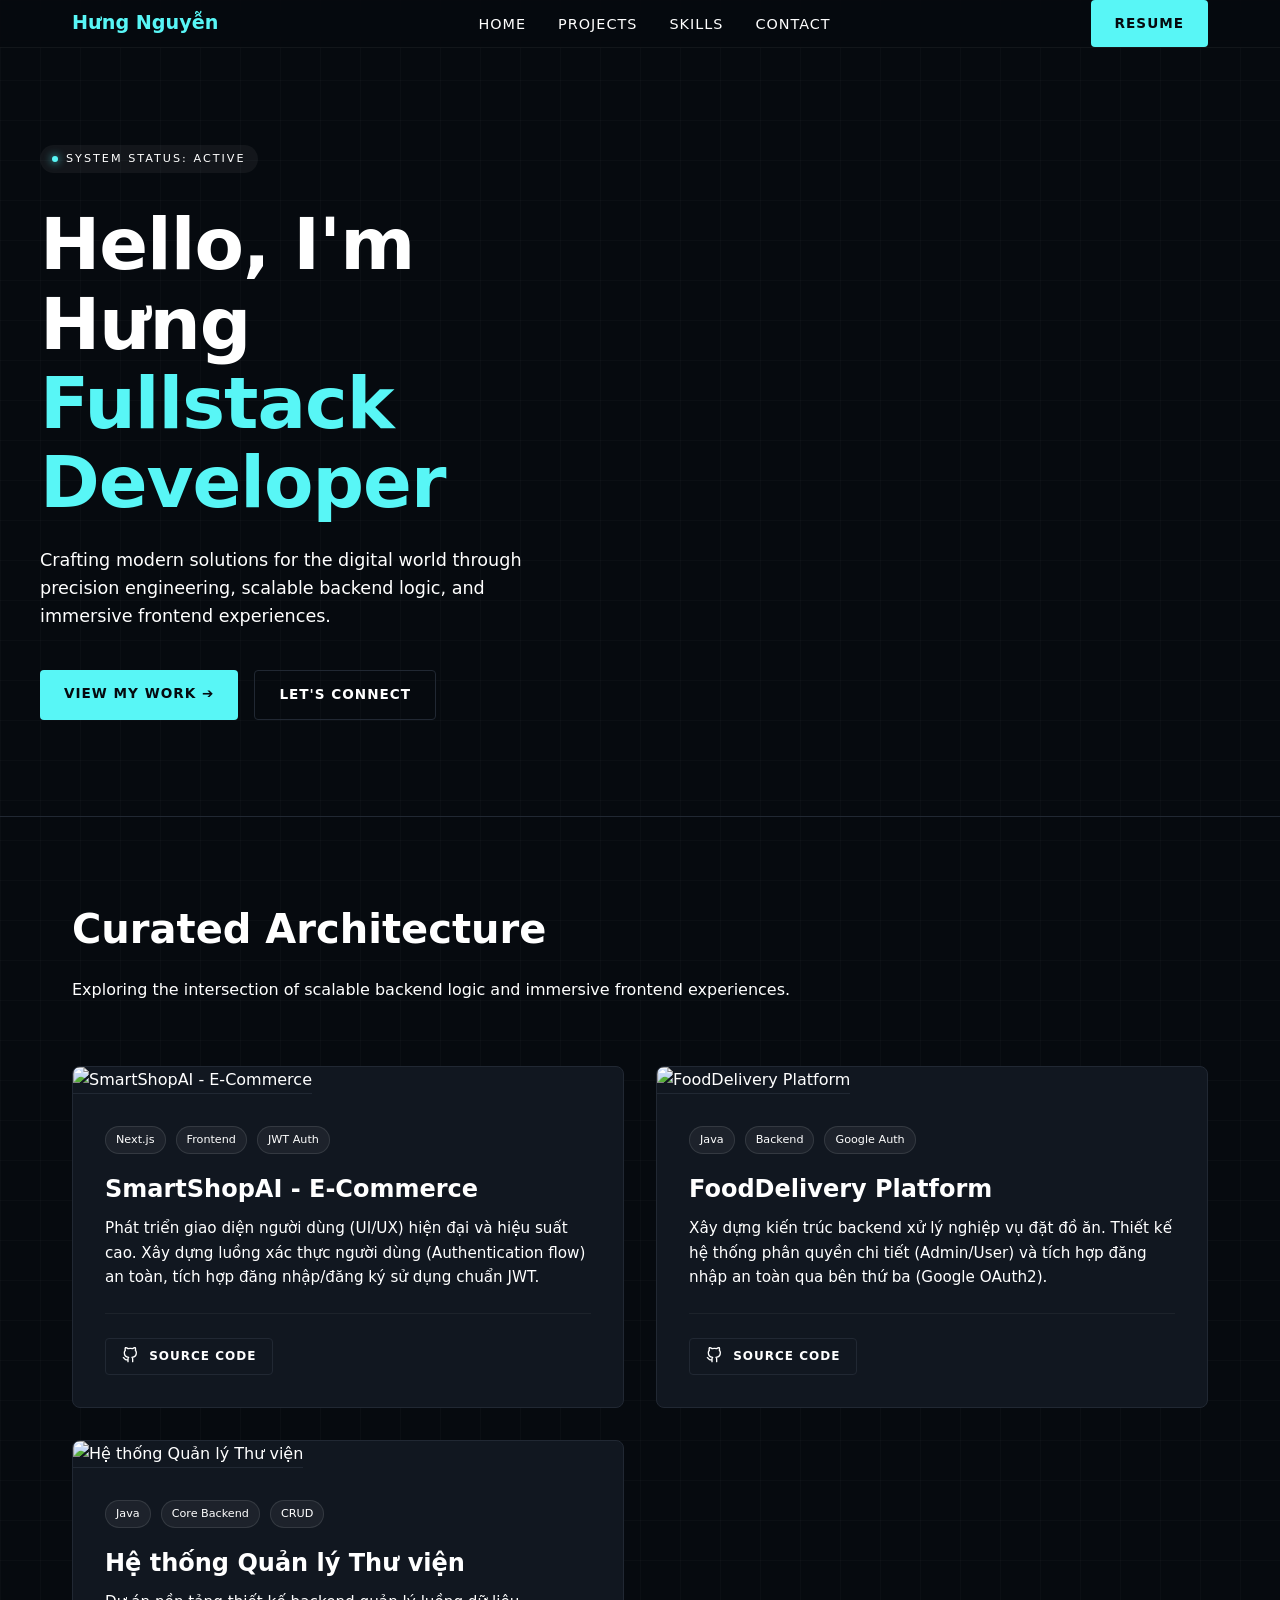
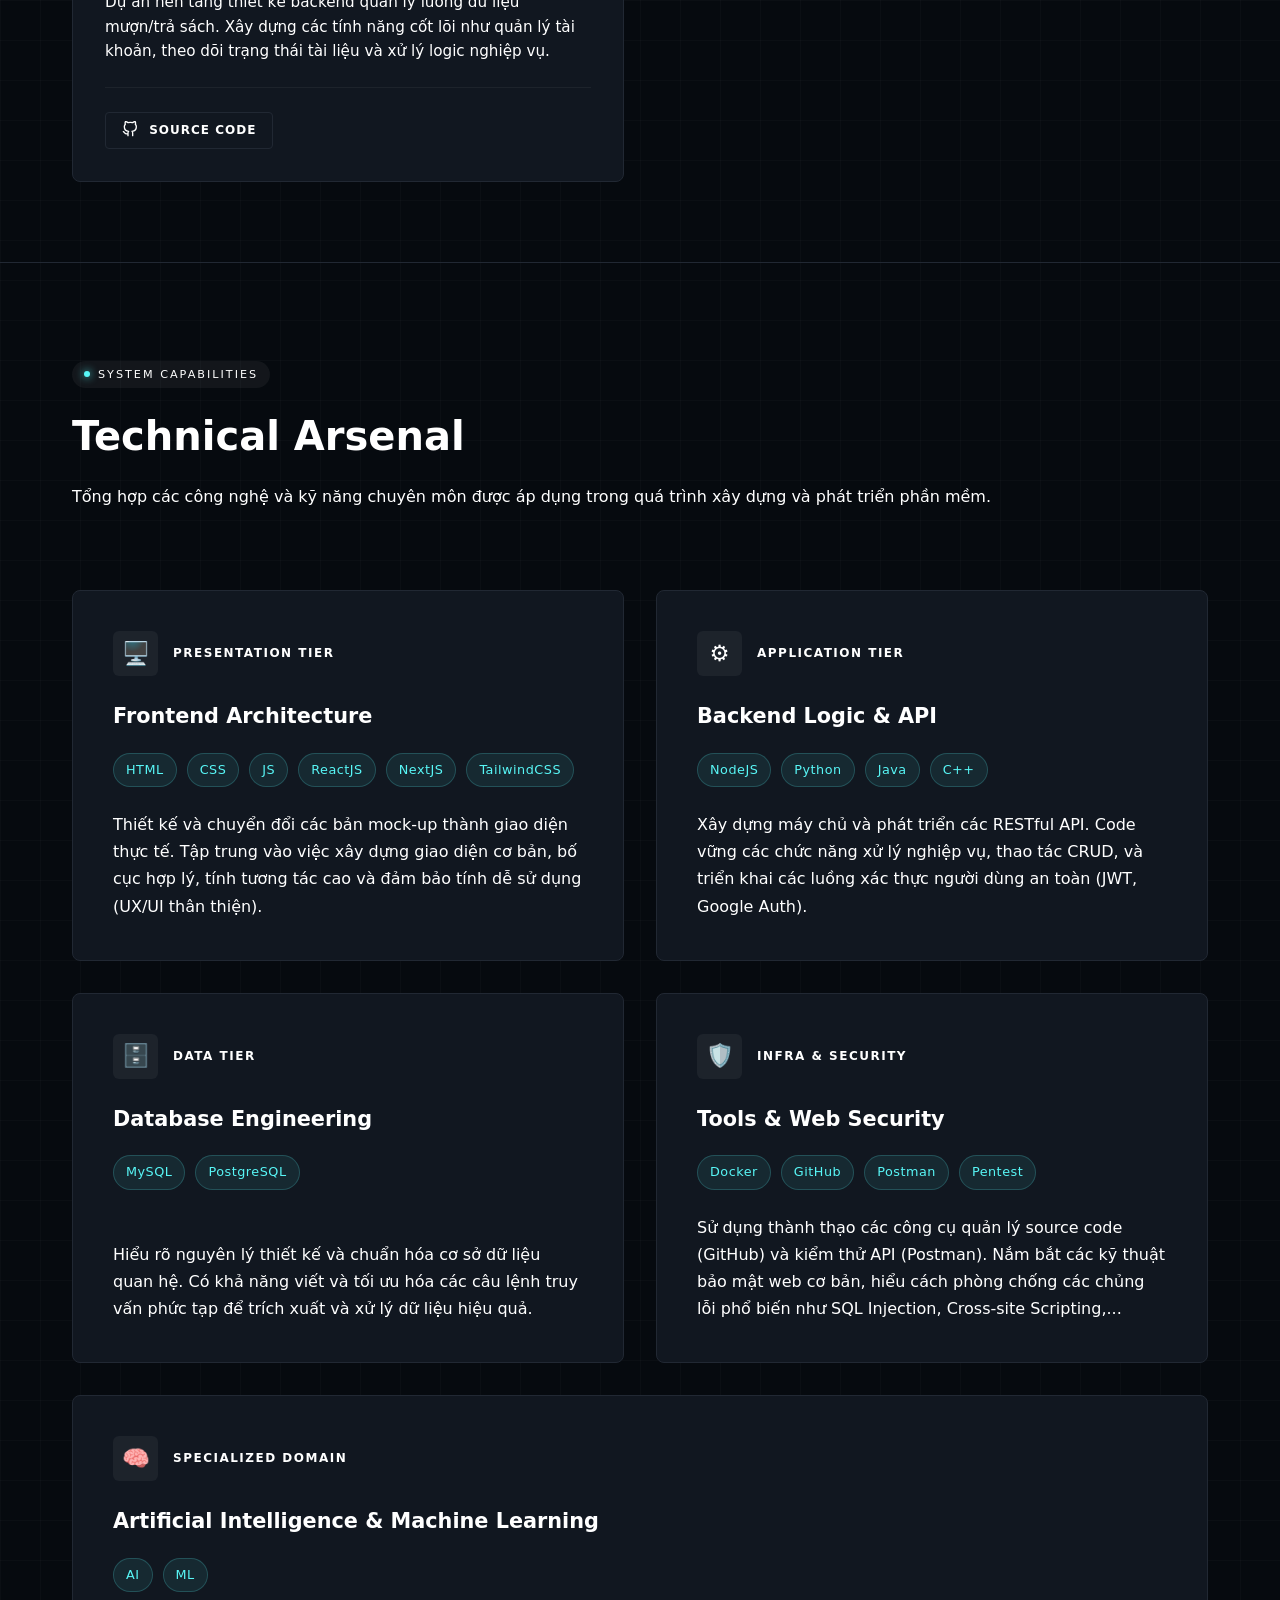
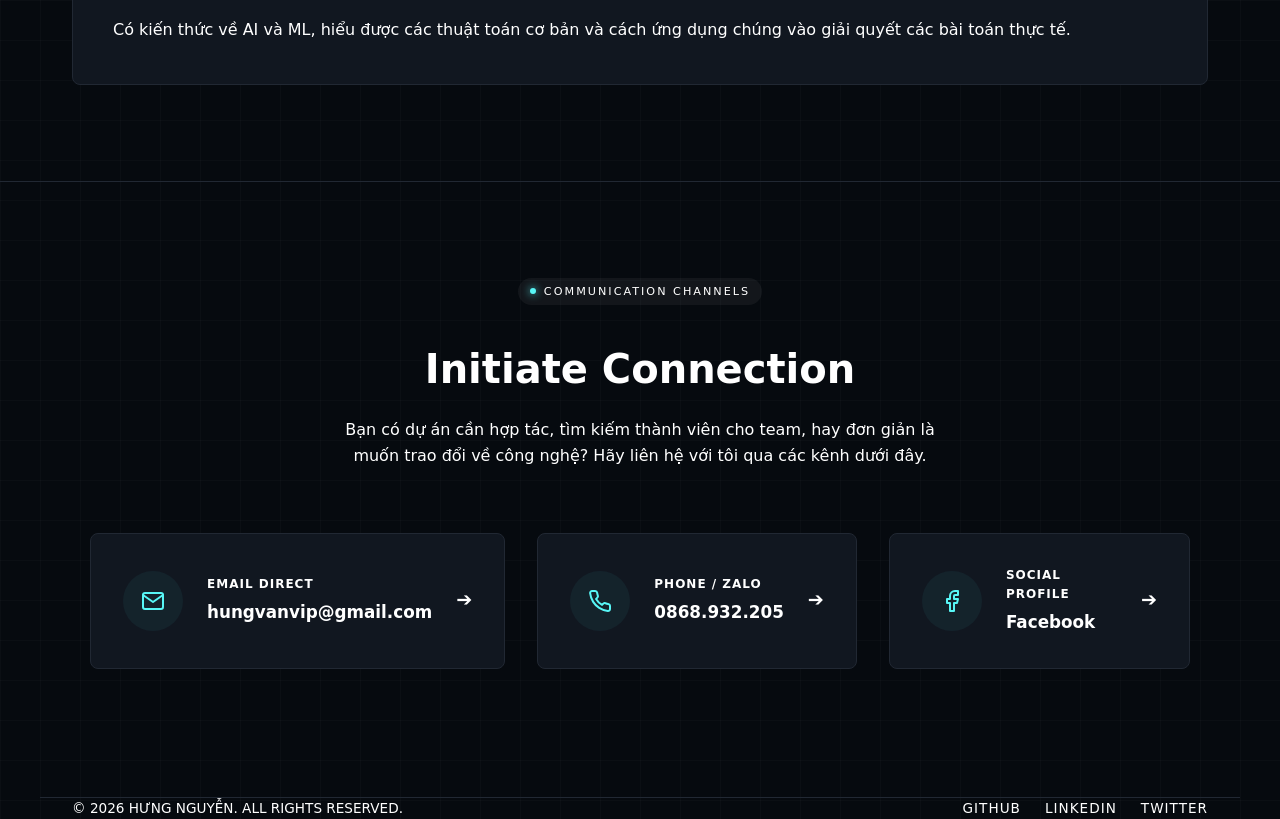
==== index.html @ 4a621cfc "First commit - Hoan thien Portfolio" ====
<!DOCTYPE html>
<html lang="en">
<head>
    <meta charset="UTF-8">
    <meta name="viewport" content="width=device-width, initial-scale=1.0">
    <title>Hưng - Fullstack Developer Portfolio</title>
    
    <link rel="stylesheet" href="css/variables.css">
    <link rel="stylesheet" href="css/style.css">
    <link rel="stylesheet" href="css/responsive.css">
</head>
<body>

    <div id="navbar-placeholder"></div>

    <main>
        <section id="Home" class="container hero">
            <div class="hero-content">
                <div class="status-pill">
                    <div class="status-dot"></div>
                    SYSTEM STATUS: ACTIVE
                </div>
                <h1>Hello, I'm Hưng <br> <span class="highlight">Fullstack Developer</span></h1>
                <p>Crafting modern solutions for the digital world through precision engineering, scalable backend logic, and immersive frontend experiences.</p>
                
                <div class="hero-actions">
                    <a href="#projects" class="btn btn-primary">VIEW MY WORK ➔</a>
                    <a href="#contact" class="btn btn-outline">LET'S CONNECT</a>
                </div>
            </div>
            <div class="hero-image-placeholder"></div>
        </section>

        <section id="projects" class="projects-section">
            <div class="container">
                <div class="section-header">
                    <h2>Curated Architecture</h2>
                    <p>Exploring the intersection of scalable backend logic and immersive frontend experiences.</p>
                </div>
                
                <div class="project-grid" id="project-grid">
                    </div>
            </div>
        </section>

        <section id="skills" class="skills-section">
            <div class="container">
                <div class="section-header">
                    <div class="status-pill">
                        <div class="status-dot"></div>
                        SYSTEM CAPABILITIES
                    </div>
                    <h2>Technical <span class="highlight">Arsenal</span></h2>
                    <p>Tổng hợp các công nghệ và kỹ năng chuyên môn được áp dụng trong quá trình xây dựng và phát triển phần mềm.</p>
                </div>

                <div class="arsenal-grid">
                    
                    <div class="skill-card">
                        <div class="card-header-top">
                            <div class="icon-box">🖥️</div>
                            <span class="layer-text">PRESENTATION TIER</span>
                        </div>
                        <h4>Frontend Architecture</h4>
                        <div class="tech-tags">
                            <span>HTML</span><span>CSS</span><span>JS</span><span>ReactJS</span><span>NextJS</span><span>TailwindCSS</span>
                        </div>
                        <p class="skill-desc">Thiết kế và chuyển đổi các bản mock-up thành giao diện thực tế. Tập trung vào việc xây dựng giao diện cơ bản, bố cục hợp lý, tính tương tác cao và đảm bảo tính dễ sử dụng (UX/UI thân thiện).</p>
                    </div>

                    <div class="skill-card">
                        <div class="card-header-top">
                            <div class="icon-box">⚙️</div>
                            <span class="layer-text">APPLICATION TIER</span>
                        </div>
                        <h4>Backend Logic & API</h4>
                        <div class="tech-tags">
                            <span>NodeJS</span><span>Python</span><span>Java</span><span>C++</span>
                        </div>
                        <p class="skill-desc">Xây dựng máy chủ và phát triển các RESTful API. Code vững các chức năng xử lý nghiệp vụ, thao tác CRUD, và triển khai các luồng xác thực người dùng an toàn (JWT, Google Auth).</p>
                    </div>

                    <div class="skill-card">
                        <div class="card-header-top">
                            <div class="icon-box">🗄️</div>
                            <span class="layer-text">DATA TIER</span>
                        </div>
                        <h4>Database Engineering</h4>
                        <div class="tech-tags">
                            <span>MySQL</span><span>PostgreSQL</span>
                        </div>
                        <p class="skill-desc">Hiểu rõ nguyên lý thiết kế và chuẩn hóa cơ sở dữ liệu quan hệ. Có khả năng viết và tối ưu hóa các câu lệnh truy vấn phức tạp để trích xuất và xử lý dữ liệu hiệu quả.</p>
                    </div>

                    <div class="skill-card">
                        <div class="card-header-top">
                            <div class="icon-box">🛡️</div>
                            <span class="layer-text">INFRA & SECURITY</span>
                        </div>
                        <h4>Tools & Web Security</h4>
                        <div class="tech-tags">
                            <span>Docker</span><span>GitHub</span><span>Postman</span><span>Pentest</span>
                        </div>
                        <p class="skill-desc">Sử dụng thành thạo các công cụ quản lý source code (GitHub) và kiểm thử API (Postman). Nắm bắt các kỹ thuật bảo mật web cơ bản, hiểu cách phòng chống các chủng lỗi phổ biến như SQL Injection, Cross-site Scripting,...</p>
                    </div>

                    <div class="skill-card full-width">
                        <div class="card-header-top">
                            <div class="icon-box">🧠</div>
                            <span class="layer-text">SPECIALIZED DOMAIN</span>
                        </div>
                        <h4>Artificial Intelligence & Machine Learning</h4>
                        <div class="tech-tags">
                            <span>AI</span><span>ML</span>
                        </div>
                        <p class="skill-desc">Có kiến thức về AI và ML, hiểu được các thuật toán cơ bản và cách ứng dụng chúng vào giải quyết các bài toán thực tế.</p>
                    </div>
                    
                </div>
            </div>
        </section>

        <section id="contact" class="contact-section">
            <div class="container">
                <div class="section-header center-header">
                    <div class="status-pill">
                        <div class="status-dot"></div>
                        COMMUNICATION CHANNELS
                    </div>
                    <h2>Initiate <span class="highlight">Connection</span></h2>
                    <p>Bạn có dự án cần hợp tác, tìm kiếm thành viên cho team, hay đơn giản là muốn trao đổi về công nghệ? Hãy liên hệ với tôi qua các kênh dưới đây.</p>
                </div>

                <div class="contact-grid">
                    <a href="mailto:hungvanvip@gmail.com" class="contact-card">
                        <div class="contact-icon">
                            <svg width="24" height="24" viewBox="0 0 24 24" fill="none" stroke="currentColor" stroke-width="2" stroke-linecap="round" stroke-linejoin="round"><path d="M4 4h16c1.1 0 2 .9 2 2v12c0 1.1-.9 2-2 2H4c-1.1 0-2-.9-2-2V6c0-1.1.9-2 2-2z"></path><polyline points="22,6 12,13 2,6"></polyline></svg>
                        </div>
                        <div class="contact-details">
                            <h4>Email Direct</h4>
                            <p>hungvanvip@gmail.com</p>
                        </div>
                        <div class="contact-arrow">➔</div>
                    </a>

                    <a href="tel:0868932205" class="contact-card">
                        <div class="contact-icon">
                            <svg width="24" height="24" viewBox="0 0 24 24" fill="none" stroke="currentColor" stroke-width="2" stroke-linecap="round" stroke-linejoin="round"><path d="M22 16.92v3a2 2 0 0 1-2.18 2 19.79 19.79 0 0 1-8.63-3.07 19.5 19.5 0 0 1-6-6 19.79 19.79 0 0 1-3.07-8.67A2 2 0 0 1 4.11 2h3a2 2 0 0 1 2 1.72 12.84 12.84 0 0 0 .7 2.81 2 2 0 0 1-.45 2.11L8.09 9.91a16 16 0 0 0 6 6l1.27-1.27a2 2 0 0 1 2.11-.45 12.84 12.84 0 0 0 2.81.7A2 2 0 0 1 22 16.92z"></path></svg>
                        </div>
                        <div class="contact-details">
                            <h4>Phone / Zalo</h4>
                            <p>0868.932.205</p>
                        </div>
                        <div class="contact-arrow">➔</div>
                    </a>

                    <a href="https://www.facebook.com/nguyen.van.hung.46654" target="_blank" class="contact-card">
                        <div class="contact-icon">
                            <svg width="24" height="24" viewBox="0 0 24 24" fill="none" stroke="currentColor" stroke-width="2" stroke-linecap="round" stroke-linejoin="round"><path d="M18 2h-3a5 5 0 0 0-5 5v3H7v4h3v8h4v-8h3l1-4h-4V7a1 1 0 0 1 1-1h3z"></path></svg>
                        </div>
                        <div class="contact-details">
                            <h4>Social Profile</h4>
                            <p>Facebook</p>
                        </div>
                        <div class="contact-arrow">➔</div>
                    </a>
                </div>
            </div>
        </section>        
    </main>

    <div id="footer-placeholder"></div>

    <script src="js/utils.js"></script>
    <script src="js/typing.js"></script> 
    <script src="js/main.js"></script>
</body>
</html>
---- css/variables.css ----
:root {
    --bg-main: #060a0f;
    --bg-card: #111720;
    --bg-card-hover: #1a222f;
    --accent-color: #58f6f6;
    --accent-hover: #3dd8d8;
    --text-primary: #ffffff;
    --border-color: #212833;
    --font-main: 'Inter', system-ui, -apple-system, sans-serif;
    --transition: all 0.3s ease;
}
---- css/style.css ----
@import url('variables.css');

* {
    margin: 0;
    padding: 0;
    box-sizing: border-box;
    font-family: var(--font-main);
}

html {
    scroll-behavior: smooth;
}

body {
    background-color: var(--bg-main);
    color: var(--text-primary);
    line-height: 1.6;
    overflow-x: hidden;
    background-image: linear-gradient(rgba(255, 255, 255, 0.02) 1px, transparent 1px), 
    linear-gradient(90deg, rgba(255, 255, 255, 0.02) 1px, transparent 1px);
    background-size: 40px 40px;
}

.container {
    max-width: 1200px;
    margin: 0 auto;
    padding: 0 2rem;
}

header {
    padding: 2rem 0;
    display: flex;
    justify-content: space-between;
    align-items: center;
}

.logo {
    color: var(--accent-color);
    font-size: 1.2rem;
    font-weight: 700;
    text-decoration: none;
}

nav ul {
    display: flex;
    gap: 2rem;
    list-style: none;
}

nav a {
    color: var(--text-secondary);
    text-decoration: none;
    font-size: 0.9rem;
    text-transform: uppercase;
    letter-spacing: 1px;
    transition: var(--transition);
}

nav a:hover, nav a.active {
    color: var(--accent-color);
    border-bottom: 2px solid var(--accent-color);
    padding-bottom: 5px;
}

#navbar-placeholder {
    position: sticky;
    top: 0;
    z-index: 9999; 
    background-color: rgba(6, 10, 15, 0.85); 
    backdrop-filter: blur(12px); 
    -webkit-backdrop-filter: blur(12px); 
    border-bottom: 1px solid rgba(255, 255, 255, 0.05); 
}

.btn {
    padding: 0.8rem 1.5rem;
    border-radius: 4px;
    font-weight: 600;
    text-decoration: none;
    text-transform: uppercase;
    font-size: 0.85rem;
    letter-spacing: 1px;
    cursor: pointer;
    transition: var(--transition);
}

.btn-primary {
    background-color: var(--accent-color);
    color: var(--bg-main);
    border: none;
}

.btn-primary:hover {
    background-color: var(--accent-hover);
    box-shadow: 0 0 15px rgba(88, 246, 246, 0.4);
}

.btn-outline {
    background-color: transparent;
    color: var(--text-primary);
    border: 1px solid var(--border-color);
}

.btn-outline:hover {
    background-color: var(--bg-card);
    border-color: var(--text-primary);
}

.btn-sm {
    padding: 0.5rem 1rem;
    font-size: 0.75rem;
}

.hero {
    display: grid;
    grid-template-columns: 1fr 1fr;
    gap: 4rem;
    padding: 6rem 0;
    align-items: center;
}

.status-pill {
    display: inline-flex;
    align-items: center;
    gap: 8px;
    padding: 5px 12px;
    background-color: rgba(255, 255, 255, 0.05);
    border-radius: 20px;
    font-size: 0.7rem;
    letter-spacing: 2px;
    text-transform: uppercase;
    color: var(--text-secondary);
    margin-bottom: 2rem;
}

.status-dot {
    width: 6px;
    height: 6px;
    background-color: var(--accent-color);
    border-radius: 50%;
    box-shadow: 0 0 8px var(--accent-color);
}

.hero h1 {
    font-size: 4.5rem;
    line-height: 1.1;
    margin-bottom: 1.5rem;
    letter-spacing: -1px;
}

.hero h1 .highlight {
    color: var(--accent-color);
    display: block;
}

.hero p {
    color: var(--text-secondary);
    font-size: 1.1rem;
    margin-bottom: 2.5rem;
    max-width: 90%;
}

.hero-actions {
    display: flex;
    gap: 1rem;
}

.stats-grid {
    display: grid;
    grid-template-columns: 1fr 1fr;
    gap: 1.5rem;
}

.stat-card {
    background-color: var(--bg-card);
    padding: 2rem;
    border-radius: 8px;
    border: 1px solid var(--border-color);
    display: flex;
    flex-direction: column;
    justify-content: space-between;
    min-height: 180px;
}

.stat-icon {
    color: var(--accent-color);
    font-size: 1.5rem;
    margin-bottom: auto;
}

.stat-number {
    font-size: 2.5rem;
    font-weight: 700;
    margin-top: 1rem;
}

.stat-label {
    color: var(--text-secondary);
    font-size: 0.75rem;
    text-transform: uppercase;
    letter-spacing: 1px;
}

.projects-section {
    padding: 5rem 0;
    border-top: 1px solid var(--border-color);
}

.section-header {
    margin-bottom: 4rem;
}

.section-header h2 {
    font-size: 2.5rem;
    margin-bottom: 1rem;
}

.section-header p {
    color: var(--text-secondary);
}

.project-grid {
    display: grid;
    grid-template-columns: repeat(2, 1fr);
    gap: 2rem;
}

.project-card {
    background-color: var(--bg-card);
    border-radius: 8px;
    overflow: hidden;
    border: 1px solid var(--border-color);
    transition: var(--transition);
}

.project-card:hover {
    transform: translateY(-5px);
    border-color: var(--accent-color);
}

.project-img {
    width: 100%;
    height: 250px;
    object-fit: cover;
    border-bottom: 1px solid var(--border-color);
}

.project-content {
    padding: 2rem;
}

.project-header {
    margin-bottom: 1rem;
}

.project-role {
    display: inline-block;
    font-size: 0.75rem;
    color: var(--bg-main);
    background-color: var(--accent-color);
    padding: 2px 8px;
    border-radius: 4px;
    font-weight: 600;
    margin-top: 0.5rem;
}

.project-content h3 {
    font-size: 1.5rem;
    margin-bottom: 0.5rem;
}

.project-content p {
    color: var(--text-secondary);
    font-size: 0.95rem;
}

.tags {
    display: flex;
    gap: 10px;
    margin-bottom: 1rem;
}

.tag {
    font-size: 0.7rem;
    padding: 4px 10px;
    background-color: rgba(255, 255, 255, 0.05);
    border: 1px solid rgba(255, 255, 255, 0.1);
    border-radius: 15px;
    color: var(--text-secondary);
}

.project-links {
    display: flex;
    gap: 10px;
    margin-top: 1.5rem;
    padding-top: 1.5rem;
    border-top: 1px solid rgba(255,255,255,0.05);
}

.skills-section {
    padding: 6rem 0;
    border-top: 1px solid var(--border-color);
}

.skills-section .status-pill {
    margin-bottom: 1rem;
}

.skills-section .section-header {
    margin-bottom: 5rem;
}

.skills-layout {
    display: block; 
}

.arsenal-grid {
    display: grid;
    grid-template-columns: repeat(2, 1fr);
    gap: 2rem;
    width: 100%;    
}

.skill-card {
    background-color: var(--bg-card);
    border: 1px solid var(--border-color);
    border-radius: 8px;
    padding: 2.5rem; 
    transition: var(--transition);
    display: flex;
    flex-direction: column; 
}

.skill-card:hover {
    border-color: rgba(88, 246, 246, 0.3);
}

.skill-card.full-width {
    grid-column: 1 / -1; 
}

.card-header-top {
    display: flex;
    align-items: center;
    justify-content: flex-start;
    gap: 15px;
    margin-bottom: 1.5rem;
}

.icon-box {
    width: 45px; 
    height: 45px;
    background-color: rgba(255, 255, 255, 0.05);
    border-radius: 6px;
    display: flex;
    align-items: center;
    justify-content: center;
    font-size: 1.4rem;
    flex-shrink: 0; 
}

.layer-text {
    font-size: 0.75rem;
    color: var(--text-secondary);
    letter-spacing: 1.5px;
    font-weight: 600;
}

.skill-card h4 {
    font-size: 1.3rem; 
    margin-bottom: 1.2rem;
}

.tech-tags {
    display: flex;
    flex-wrap: wrap; 
    gap: 10px;
    margin-bottom: 1.5rem;
}

.tech-tags span {
    font-size: 0.8rem; 
    padding: 6px 12px;
    background-color: rgba(88, 246, 246, 0.08);
    border: 1px solid rgba(88, 246, 246, 0.2);
    border-radius: 20px;
    color: var(--accent-color);
    letter-spacing: 0.5px;
    font-weight: 500;
}

.skill-desc {
    color: var(--text-secondary);
    font-size: 1rem; 
    line-height: 1.7;
    margin-top: auto; 
}

footer {
    padding: 3rem 0;
    border-top: 1px solid var(--border-color);
    display: flex;
    justify-content: space-between;
    align-items: center;
    color: var(--text-secondary);
    font-size: 0.85rem;
}

.social-links {
    display: flex;
    gap: 1.5rem;
}

.social-links a {
    color: var(--text-secondary);
    text-decoration: none;
    text-transform: uppercase;
    letter-spacing: 1px;
}

.social-links a:hover {
    color: var(--accent-color);
}

.contact-section {
    padding: 6rem 0 8rem 0;
    border-top: 1px solid var(--border-color);
}

.center-header {
    text-align: center;
    display: flex;
    flex-direction: column;
    align-items: center;
    max-width: 600px;
    margin: 0 auto 4rem auto;
}

.center-header p {
    margin: 0 auto;
}

.contact-grid {
    display: grid;
    grid-template-columns: repeat(3, 1fr); 
    gap: 2rem;
    max-width: 1100px; 
    margin: 0 auto;
}

.contact-card {
    background-color: var(--bg-card);
    border: 1px solid var(--border-color);
    border-radius: 8px;
    padding: 2rem;
    display: flex;
    align-items: center;
    gap: 1.5rem;
    text-decoration: none;
    color: var(--text-primary);
    transition: var(--transition);
}

.contact-card:hover {
    border-color: var(--accent-color);
    transform: translateY(-5px);
    box-shadow: 0 10px 30px rgba(0, 0, 0, 0.2);
}

.contact-card:hover .contact-icon {
    background-color: var(--accent-color);
    color: var(--bg-main);
}

.contact-icon {
    width: 60px;
    height: 60px;
    background-color: rgba(88, 246, 246, 0.05);
    color: var(--accent-color);
    border-radius: 50%;
    display: flex;
    align-items: center;
    justify-content: center;
    flex-shrink: 0;
    transition: var(--transition);
}

.contact-details h4 {
    color: var(--text-secondary);
    font-size: 0.75rem;
    text-transform: uppercase;
    letter-spacing: 1px;
    margin-bottom: 0.3rem;
}

.contact-details p {
    font-size: 1.05rem;
    font-weight: 600;
    color: var(--text-primary);
}

.contact-arrow {
    margin-left: auto;
    color: var(--text-secondary);
    font-size: 1.2rem;
    transition: var(--transition);
}

.contact-card:hover .contact-arrow {
    color: var(--accent-color);
    transform: translateX(8px);
}
---- css/responsive.css ----
@media (max-width: 992px) {
    .hero {
        grid-template-columns: 1fr;
        gap: 3rem;
    }
    
    .hero h1 {
        font-size: 3.5rem;
    }
}

@media (max-width: 768px) {
    header {
        flex-direction: column;
        gap: 1.5rem;
    }
    
    .project-grid {
        grid-template-columns: 1fr;
    }
    
    .stats-grid {
        grid-template-columns: 1fr;
    }
    
    .arsenal-grid {
        grid-template-columns: 1fr;
    }
    
    .skill-card.full-width {
        grid-column: 1 / -1; 
    }
    
    footer {
        flex-direction: column;
        gap: 1rem;
    }
}

@media (max-width: 480px) {
    .hero h1 {
        font-size: 2.8rem; 
    }
    
    .card-header-top {
        flex-direction: column; 
        align-items: flex-start;
        gap: 10px;
    }
    
    .skill-card {
        padding: 1.5rem; 
    }
}
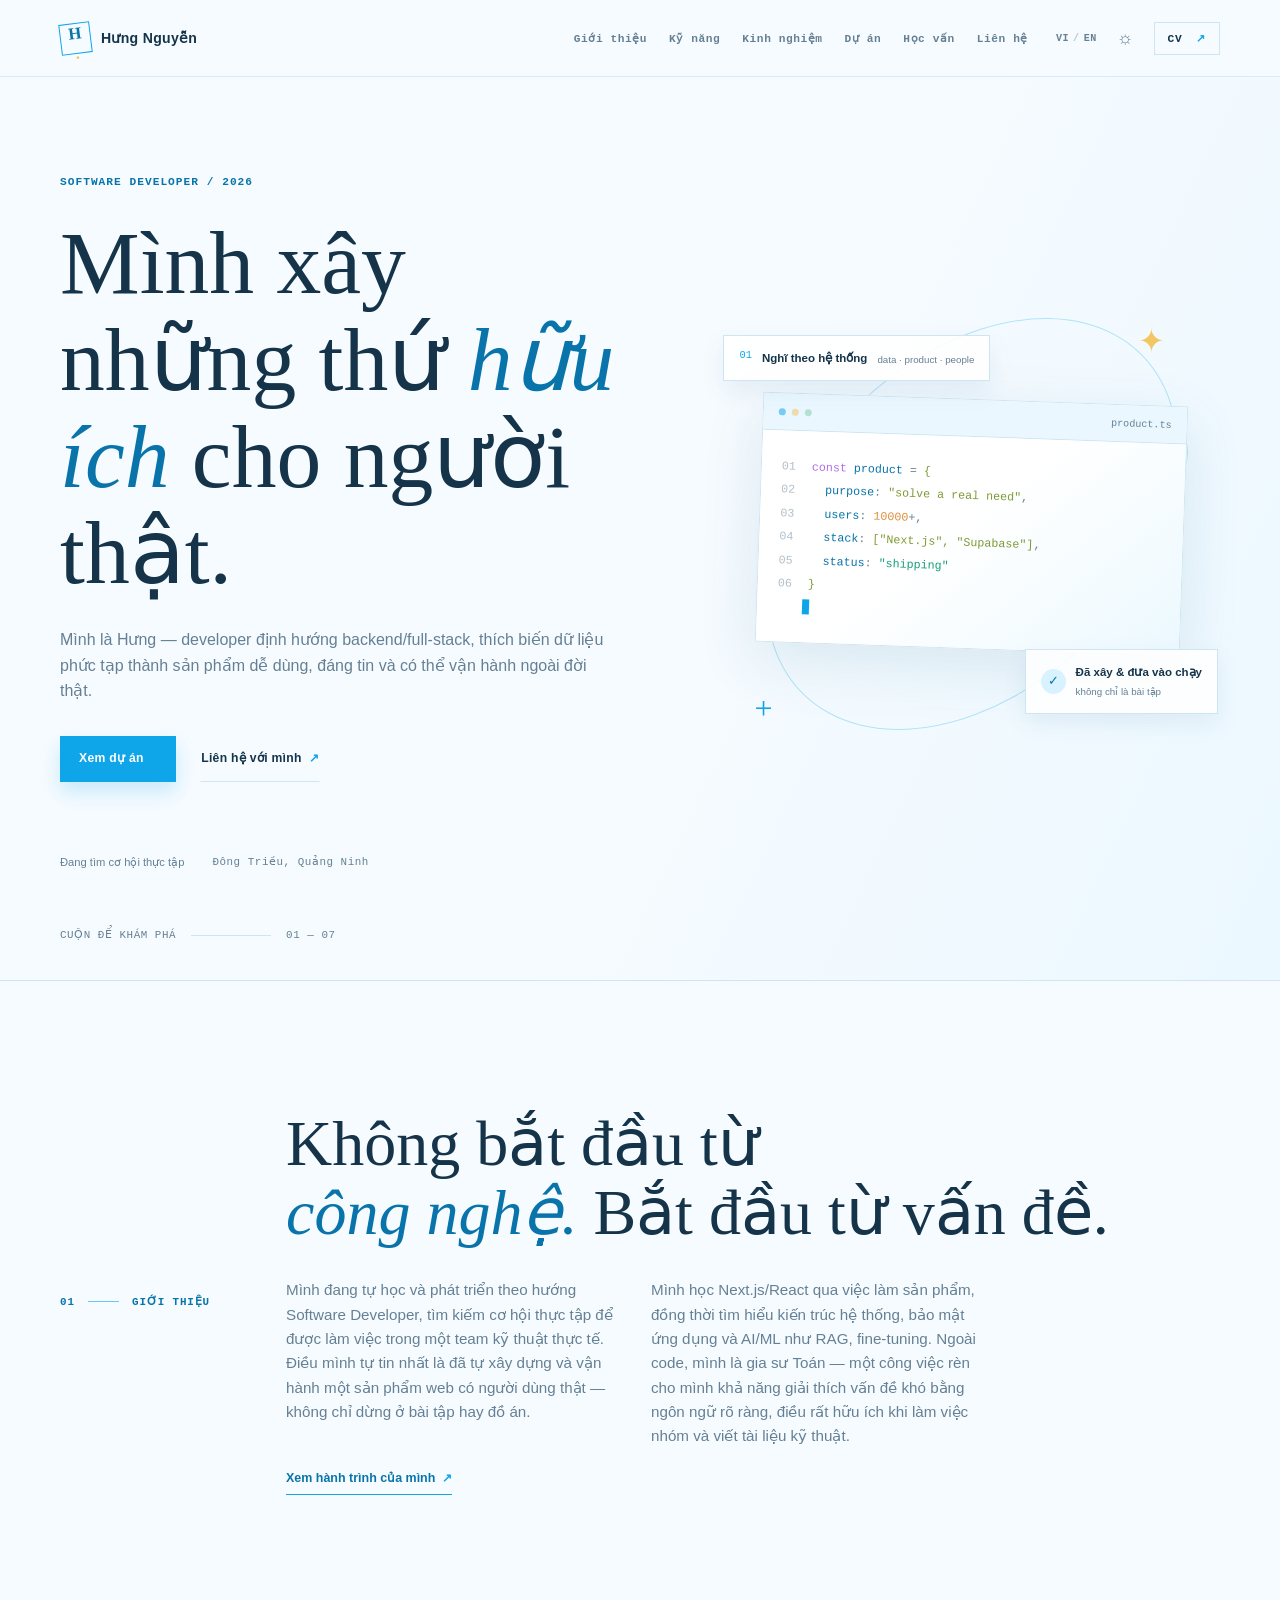
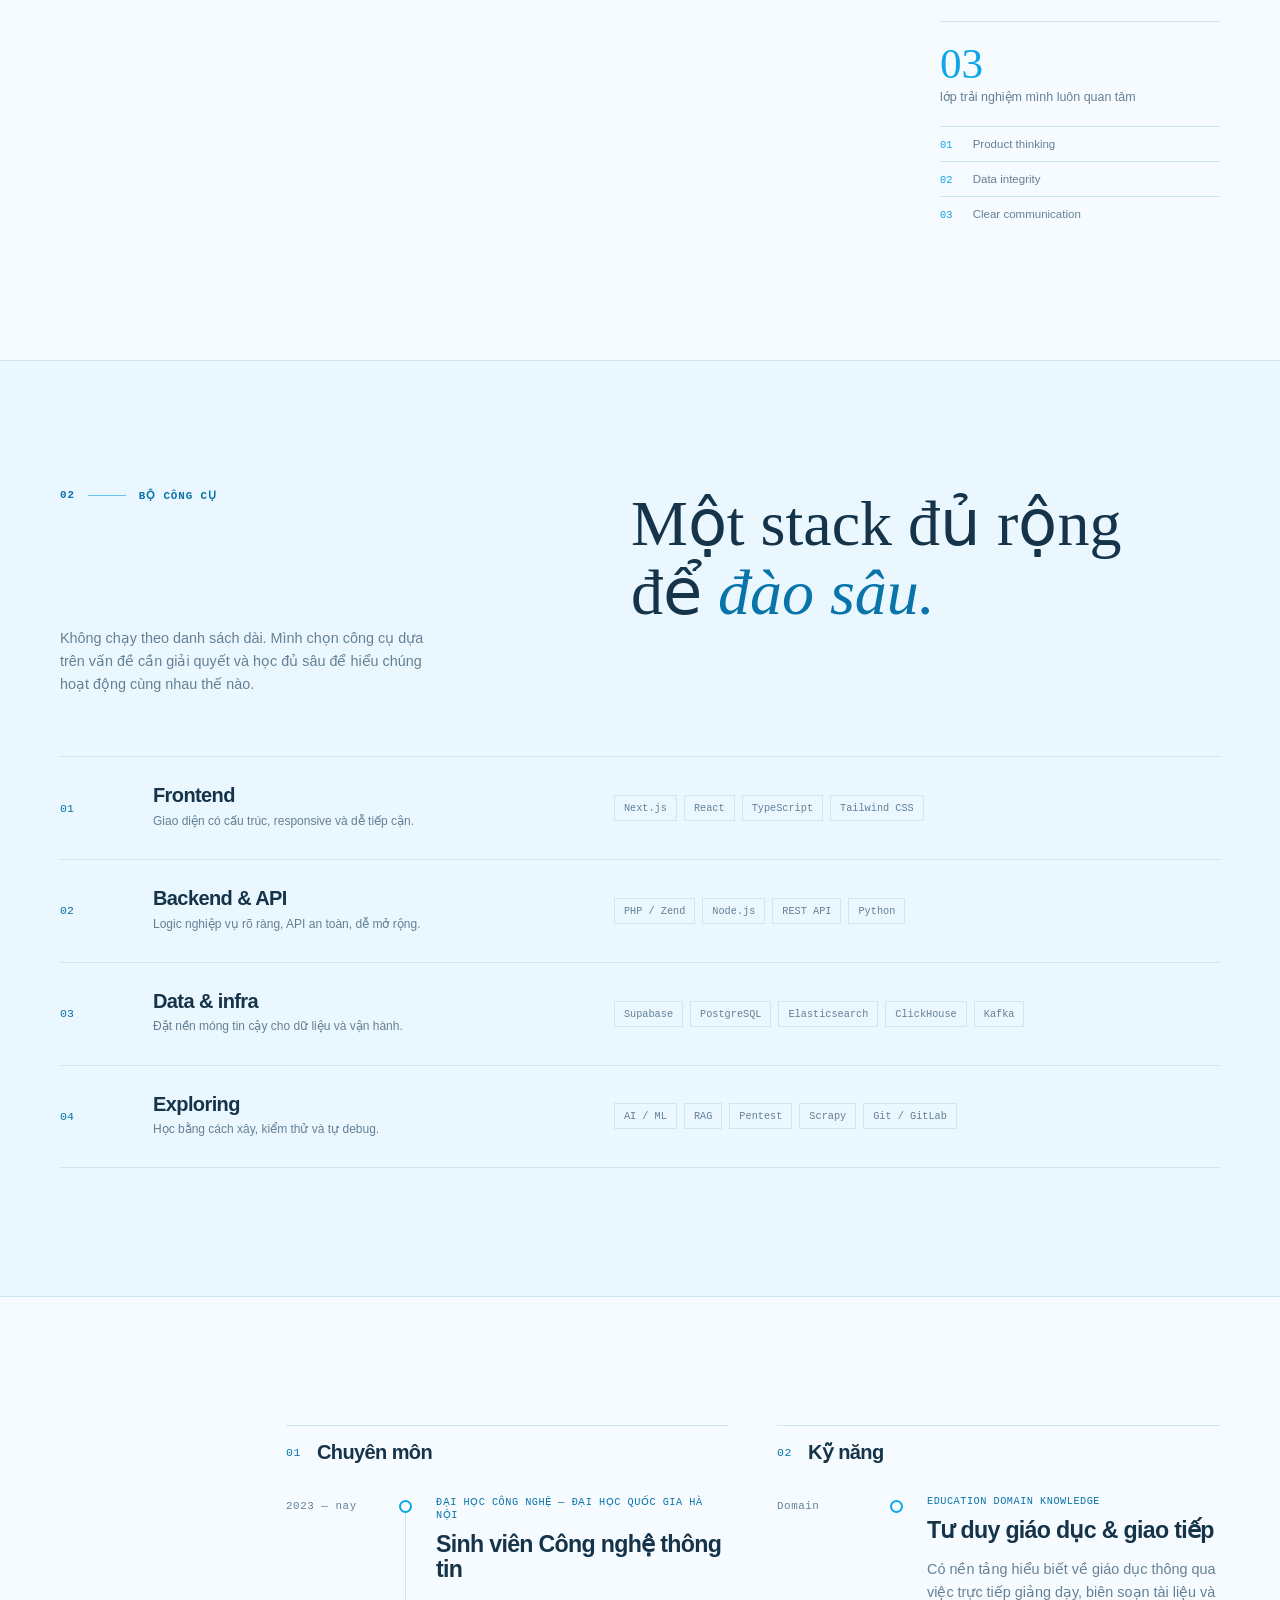
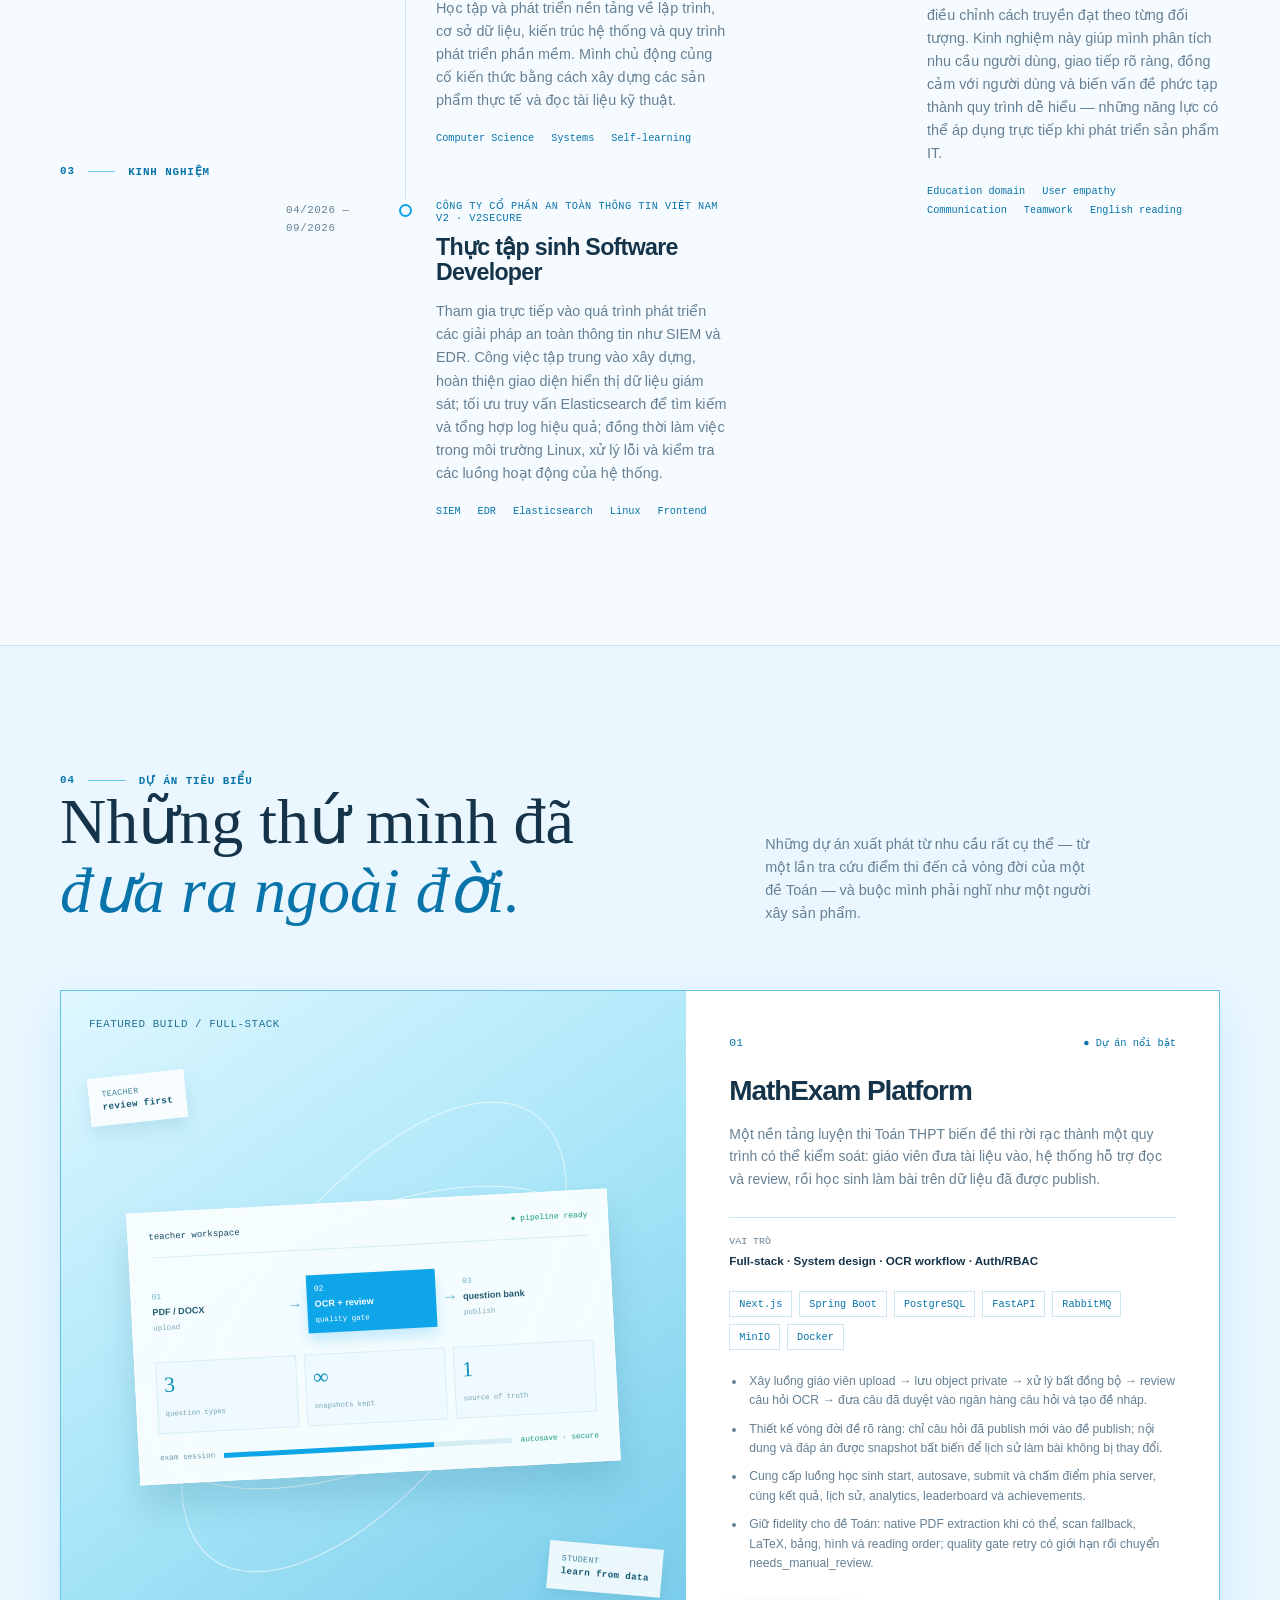
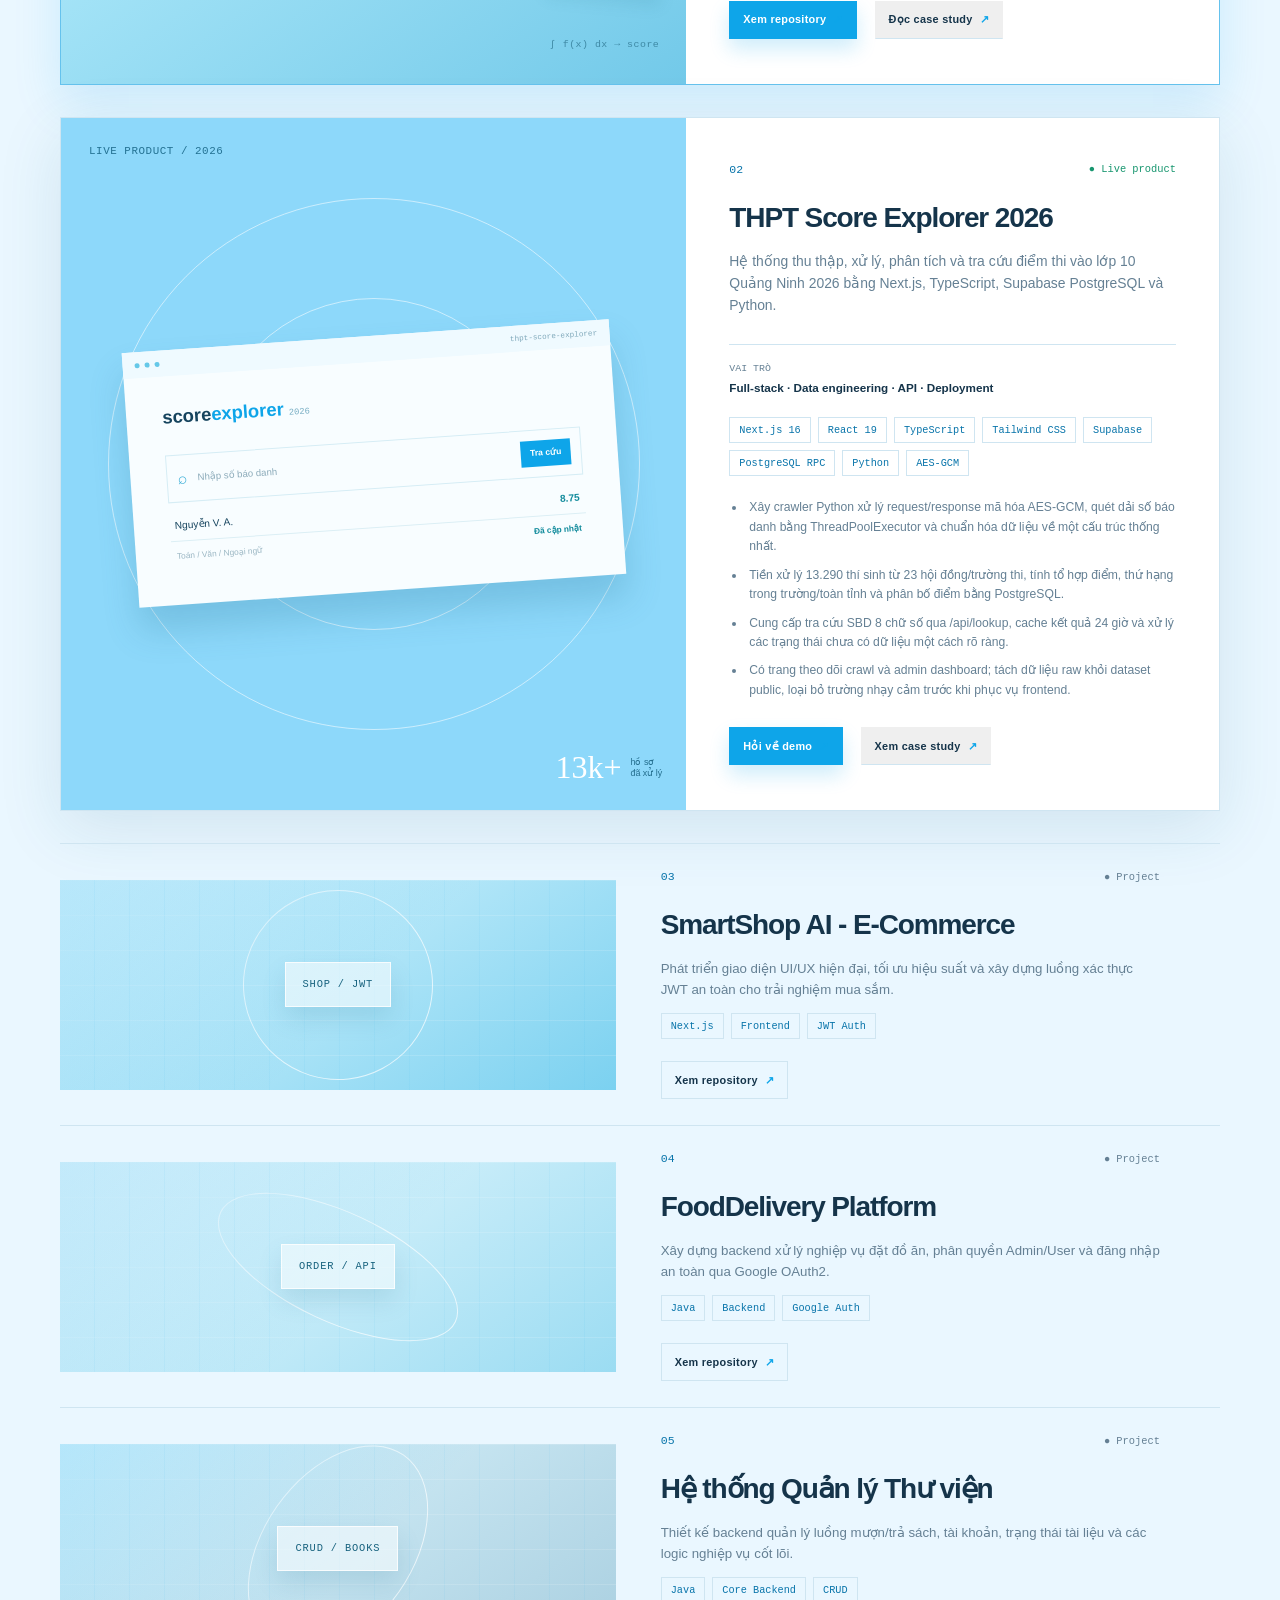
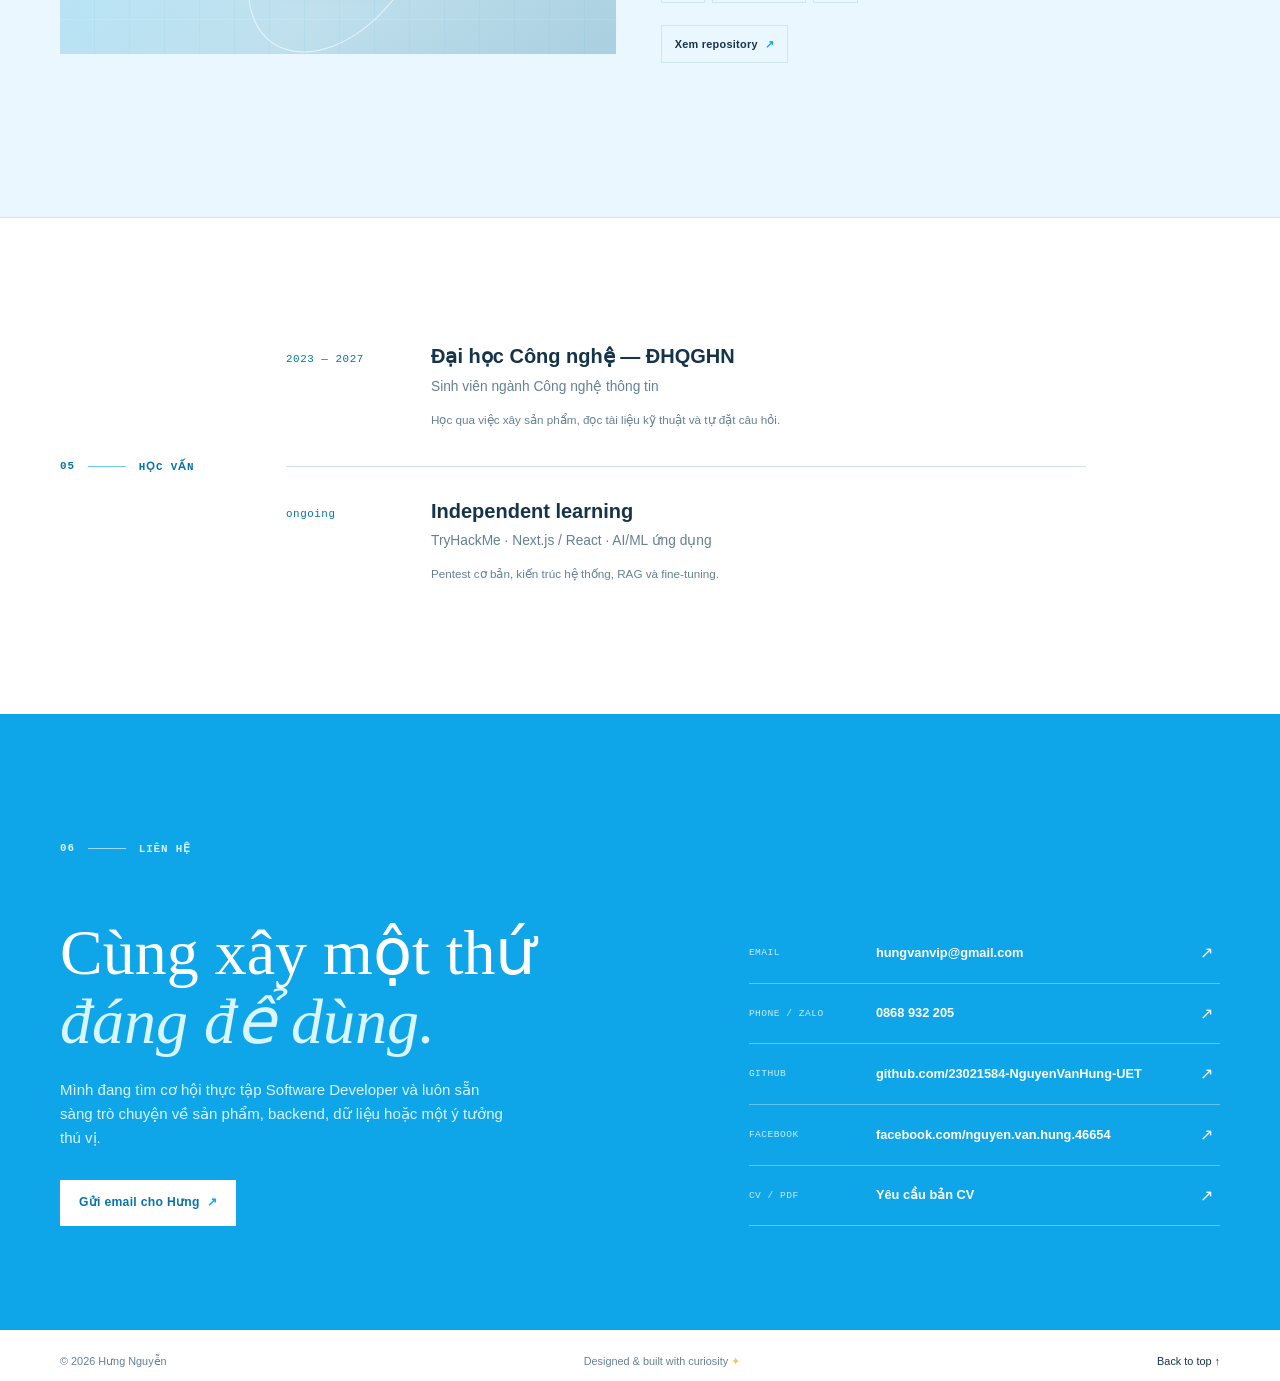
==== commit dc92562d: "Update portfolio and add Facebook contact link" ====
--- a/index.html
+++ b/index.html
@@ -1,178 +1,59 @@
-<!DOCTYPE html>
-<html lang="en">
+<!doctype html>
+<html lang="vi" data-theme="light">
 <head>
-    <meta charset="UTF-8">
-    <meta name="viewport" content="width=device-width, initial-scale=1.0">
-    <title>Hưng - Fullstack Developer Portfolio</title>
-    
-    <link rel="stylesheet" href="css/variables.css">
-    <link rel="stylesheet" href="css/style.css">
-    <link rel="stylesheet" href="css/responsive.css">
+  <meta charset="UTF-8">
+  <meta name="viewport" content="width=device-width, initial-scale=1.0">
+  <meta name="theme-color" content="#f6fbff">
+  <meta name="description" content="Portfolio của Hưng — Software Developer định hướng backend/full-stack, xây dựng sản phẩm web và pipeline dữ liệu thực tế.">
+  <meta property="og:type" content="website">
+  <meta property="og:title" content="Hưng — Software Developer">
+  <meta property="og:description" content="Từ dữ liệu lộn xộn đến sản phẩm hữu ích cho người dùng thật.">
+  <meta property="og:locale" content="vi_VN">
+  <title>Hưng — Software Developer</title>
+  <link rel="stylesheet" href="css/variables.css">
+  <link rel="stylesheet" href="css/style.css">
+  <link rel="stylesheet" href="css/responsive.css">
 </head>
 <body>
+  <div class="site-noise" aria-hidden="true"></div>
 
-    <div id="navbar-placeholder"></div>
+  <header class="site-header">
+    <div class="container nav-shell">
+      <a class="brand" href="#home" aria-label="Về đầu trang"><span class="brand-mark">H<span class="brand-mark-dot">.</span></span><span class="brand-name">Hưng Nguyễn</span></a>
+      <button class="menu-toggle" type="button" aria-expanded="false" aria-controls="main-nav" aria-label="Mở menu"><span></span><span></span></button>
+      <nav id="main-nav" class="main-nav" aria-label="Điều hướng chính"><a href="#about">About</a><a href="#skills">Stack</a><a href="#experience">Experience</a><a href="#projects">Projects</a><a href="#education">Education</a><a href="#contact">Contact</a></nav>
+      <div class="nav-actions"><button class="lang-toggle" type="button" aria-label="Chuyển sang tiếng Anh" title="Switch language"><span class="lang-vi">VI</span><span class="lang-divider">/</span><span class="lang-en">EN</span></button><button class="theme-toggle" type="button" aria-label="Chuyển dark mode" title="Chuyển dark mode"><span class="theme-sun">☼</span><span class="theme-moon">◐</span></button><a class="nav-resume" href="#contact">CV <span>↗</span></a></div>
+    </div>
+  </header>
 
-    <main>
-        <section id="Home" class="container hero">
-            <div class="hero-content">
-                <div class="status-pill">
-                    <div class="status-dot"></div>
-                    SYSTEM STATUS: ACTIVE
-                </div>
-                <h1>Hello, I'm Hưng <br> <span class="highlight">Fullstack Developer</span></h1>
-                <p>Crafting modern solutions for the digital world through precision engineering, scalable backend logic, and immersive frontend experiences.</p>
-                
-                <div class="hero-actions">
-                    <a href="#projects" class="btn btn-primary">VIEW MY WORK ➔</a>
-                    <a href="#contact" class="btn btn-outline">LET'S CONNECT</a>
-                </div>
-            </div>
-            <div class="hero-image-placeholder"></div>
-        </section>
+  <main>
+    <section id="home" class="hero section-pad"><div class="container hero-grid">
+      <div class="hero-copy reveal"><div class="eyebrow"><span class="eyebrow-line"></span> Software developer / 2026</div><h1>Mình xây những thứ <em>hữu ích</em> cho người thật.</h1><p class="hero-lead">Mình là Hưng — developer định hướng backend/full-stack, thích biến dữ liệu phức tạp thành sản phẩm dễ dùng, đáng tin và có thể vận hành ngoài đời thật.</p><div class="hero-actions"><a class="button button-primary" href="#projects">Xem dự án <span>↓</span></a><a class="button button-text" href="mailto:hungvanvip@gmail.com">Liên hệ với mình <span>↗</span></a></div><div class="hero-meta"><span><i class="pulse-dot"></i> Đang tìm cơ hội thực tập</span><span class="mono">Đông Triều, Quảng Ninh</span></div></div>
+      <div class="hero-visual reveal reveal-delay-1" aria-label="Minh họa quy trình xây dựng sản phẩm"><div class="visual-orbit orbit-one"></div><div class="visual-orbit orbit-two"></div><div class="visual-spark spark-one">✦</div><div class="visual-spark spark-two">+</div><div class="code-window"><div class="window-bar"><span></span><span></span><span></span><small>product.ts</small></div><div class="code-body"><p><b>01</b> <span class="code-key">const</span> <span class="code-name">product</span> <span>=</span> <span class="code-string">{</span></p><p><b>02</b> &nbsp; <span class="code-name">purpose</span><span>:</span> <span class="code-string">"solve a real need"</span><span>,</span></p><p><b>03</b> &nbsp; <span class="code-name">users</span><span>:</span> <span class="code-number">10000</span><span>+</span><span>,</span></p><p><b>04</b> &nbsp; <span class="code-name">stack</span><span>:</span> <span class="code-string">["Next.js", "Supabase"]</span><span>,</span></p><p><b>05</b> &nbsp; <span class="code-name">status</span><span>:</span> <span class="code-live">"shipping"</span></p><p><b>06</b> <span class="code-string">}</span></p><div class="code-cursor"></div></div></div><div class="visual-note note-top"><span>01</span><strong>Think in systems</strong><small>data · product · people</small></div><div class="visual-note note-bottom"><span class="note-check">✓</span><div><strong>Built & shipped</strong><small>not just a class project</small></div></div></div>
+    </div><div class="container hero-foot"><span class="mono">SCROLL TO EXPLORE</span><span class="scroll-line"></span><span class="mono">01 — 07</span></div></section>
 
-        <section id="projects" class="projects-section">
-            <div class="container">
-                <div class="section-header">
-                    <h2>Curated Architecture</h2>
-                    <p>Exploring the intersection of scalable backend logic and immersive frontend experiences.</p>
-                </div>
-                
-                <div class="project-grid" id="project-grid">
-                    </div>
-            </div>
-        </section>
+    <section id="about" class="section-pad section-about"><div class="container about-grid"><div class="section-label reveal"><span>01</span><span class="label-rule"></span><span>About me</span></div><div class="about-content reveal reveal-delay-1"><h2>Không bắt đầu từ<br><em>công nghệ.</em> Bắt đầu từ vấn đề.</h2><div class="about-text"><p>Mình đang tự học và phát triển theo hướng Software Developer, tìm kiếm cơ hội thực tập để được làm việc trong một team kỹ thuật thực tế. Điều mình tự tin nhất là đã tự xây dựng và vận hành một sản phẩm web có người dùng thật — không chỉ dừng ở bài tập hay đồ án.</p><p>Mình học Next.js/React qua việc làm sản phẩm, đồng thời tìm hiểu kiến trúc hệ thống, bảo mật ứng dụng và AI/ML như RAG, fine-tuning. Ngoài code, mình là gia sư Toán — một công việc rèn cho mình khả năng giải thích vấn đề khó bằng ngôn ngữ rõ ràng, điều rất hữu ích khi làm việc nhóm và viết tài liệu kỹ thuật.</p></div><a class="inline-link" href="#experience">Xem hành trình của mình <span>↗</span></a></div><div class="about-aside reveal reveal-delay-2"><div class="aside-number">03</div><p>lớp trải nghiệm mình luôn quan tâm</p><div class="aside-list"><span>01</span> Product thinking</div><div class="aside-list"><span>02</span> Data integrity</div><div class="aside-list"><span>03</span> Clear communication</div></div></div></section>
 
-        <section id="skills" class="skills-section">
-            <div class="container">
-                <div class="section-header">
-                    <div class="status-pill">
-                        <div class="status-dot"></div>
-                        SYSTEM CAPABILITIES
-                    </div>
-                    <h2>Technical <span class="highlight">Arsenal</span></h2>
-                    <p>Tổng hợp các công nghệ và kỹ năng chuyên môn được áp dụng trong quá trình xây dựng và phát triển phần mềm.</p>
-                </div>
+    <section id="skills" class="section-pad section-skills"><div class="container"><div class="section-intro reveal"><div class="section-label"><span>02</span><span class="label-rule"></span><span>My toolkit</span></div><h2>Một stack đủ rộng<br>để <em>đào sâu.</em></h2><p>Không chạy theo danh sách dài. Mình chọn công cụ dựa trên vấn đề cần giải quyết và học đủ sâu để hiểu chúng hoạt động cùng nhau thế nào.</p></div><div class="stack-list"><article class="stack-row reveal"><div class="stack-index">01</div><div class="stack-title"><h3>Frontend</h3><p>Giao diện có cấu trúc, responsive và dễ tiếp cận.</p></div><div class="stack-tags"><span>Next.js</span><span>React</span><span>TypeScript</span><span>Tailwind CSS</span></div></article><article class="stack-row reveal"><div class="stack-index">02</div><div class="stack-title"><h3>Backend & API</h3><p>Logic nghiệp vụ rõ ràng, API an toàn, dễ mở rộng.</p></div><div class="stack-tags"><span>PHP / Zend</span><span>Node.js</span><span>REST API</span><span>Python</span></div></article><article class="stack-row reveal"><div class="stack-index">03</div><div class="stack-title"><h3>Data & infra</h3><p>Đặt nền móng tin cậy cho dữ liệu và vận hành.</p></div><div class="stack-tags"><span>Supabase</span><span>PostgreSQL</span><span>Elasticsearch</span><span>ClickHouse</span><span>Kafka</span></div></article><article class="stack-row reveal"><div class="stack-index">04</div><div class="stack-title"><h3>Exploring</h3><p>Học bằng cách xây, kiểm thử và tự debug.</p></div><div class="stack-tags"><span>AI / ML</span><span>RAG</span><span>Pentest</span><span>Scrapy</span><span>Git / GitLab</span></div></article></div></div></section>
 
-                <div class="arsenal-grid">
-                    
-                    <div class="skill-card">
-                        <div class="card-header-top">
-                            <div class="icon-box">🖥️</div>
-                            <span class="layer-text">PRESENTATION TIER</span>
-                        </div>
-                        <h4>Frontend Architecture</h4>
-                        <div class="tech-tags">
-                            <span>HTML</span><span>CSS</span><span>JS</span><span>ReactJS</span><span>NextJS</span><span>TailwindCSS</span>
-                        </div>
-                        <p class="skill-desc">Thiết kế và chuyển đổi các bản mock-up thành giao diện thực tế. Tập trung vào việc xây dựng giao diện cơ bản, bố cục hợp lý, tính tương tác cao và đảm bảo tính dễ sử dụng (UX/UI thân thiện).</p>
-                    </div>
+<section id="experience" class="section-pad section-experience"><div class="container experience-grid"><div class="section-label reveal"><span>03</span><span class="label-rule"></span><span>Experience</span></div><div class="experience-groups reveal reveal-delay-1"><div class="experience-group experience-group-professional"><div class="experience-group-heading"><span class="mono">01</span><h3 class="experience-group-title">Chuyên môn</h3></div><div class="timeline"><article class="timeline-item experience-item-university"><div class="timeline-date mono">2023 — nay</div><div class="timeline-marker"></div><div class="timeline-body"><p class="role-kicker">Đại học Công nghệ — Đại học Quốc gia Hà Nội</p><h3>Sinh viên Công nghệ thông tin</h3><p>Học tập và phát triển nền tảng về lập trình, cơ sở dữ liệu, kiến trúc hệ thống và quy trình phát triển phần mềm. Mình chủ động củng cố kiến thức bằng cách xây dựng các sản phẩm thực tế và đọc tài liệu kỹ thuật.</p><div class="experience-tags"><span>Computer Science</span><span>Systems</span><span>Self-learning</span></div></div></article><article class="timeline-item experience-item-v2secure"><div class="timeline-date mono">04/2026 — 09/2026</div><div class="timeline-marker"></div><div class="timeline-body"><p class="role-kicker">CÔNG TY CỔ PHẦN AN TOÀN THÔNG TIN VIỆT NAM V2 · V2SECURE</p><h3>Software Developer Intern</h3><p>Tham gia trực tiếp vào quá trình phát triển các giải pháp an toàn thông tin như SIEM và EDR. Công việc tập trung vào xây dựng, hoàn thiện giao diện hiển thị dữ liệu giám sát; tối ưu truy vấn Elasticsearch để tìm kiếm và tổng hợp log hiệu quả; đồng thời làm việc trong môi trường Linux, xử lý lỗi và kiểm tra các luồng hoạt động của hệ thống.</p><div class="experience-tags"><span>SIEM</span><span>EDR</span><span>Elasticsearch</span><span>Linux</span><span>Frontend</span></div></div></article></div></div><div class="experience-group experience-group-skills"><div class="experience-group-heading"><span class="mono">02</span><h3 class="experience-group-title">Kỹ năng</h3></div><div class="timeline"><article class="timeline-item experience-item-tutoring"><div class="timeline-date mono">Domain</div><div class="timeline-marker"></div><div class="timeline-body"><p class="role-kicker">Education domain knowledge</p><h3>Tư duy giáo dục & giao tiếp</h3><p>Có nền tảng hiểu biết về giáo dục thông qua việc trực tiếp giảng dạy, biên soạn tài liệu và điều chỉnh cách truyền đạt theo từng đối tượng. Kinh nghiệm này giúp mình phân tích nhu cầu người dùng, giao tiếp rõ ràng, đồng cảm với người dùng và biến vấn đề phức tạp thành quy trình dễ hiểu — những năng lực có thể áp dụng trực tiếp khi phát triển sản phẩm IT.</p><div class="experience-tags"><span>Education domain</span><span>User empathy</span><span>Communication</span><span>Teamwork</span><span>English reading</span></div></div></article></div></div></div></div></section>
 
-                    <div class="skill-card">
-                        <div class="card-header-top">
-                            <div class="icon-box">⚙️</div>
-                            <span class="layer-text">APPLICATION TIER</span>
-                        </div>
-                        <h4>Backend Logic & API</h4>
-                        <div class="tech-tags">
-                            <span>NodeJS</span><span>Python</span><span>Java</span><span>C++</span>
-                        </div>
-                        <p class="skill-desc">Xây dựng máy chủ và phát triển các RESTful API. Code vững các chức năng xử lý nghiệp vụ, thao tác CRUD, và triển khai các luồng xác thực người dùng an toàn (JWT, Google Auth).</p>
-                    </div>
+    <section id="projects" class="section-pad section-projects"><div class="container"><div class="projects-heading reveal"><div><div class="section-label"><span>04</span><span class="label-rule"></span><span>Selected projects</span></div><h2>Những thứ mình đã<br><em>đưa ra ngoài đời.</em></h2></div><p>Những dự án xuất phát từ nhu cầu rất cụ thể — từ một lần tra cứu điểm thi đến cả vòng đời của một đề Toán — và buộc mình phải nghĩ như một người xây sản phẩm.</p></div>
+      <div class="project-feature project-math-exam reveal"><div class="project-visual exam-visual"><div class="visual-label mono">FEATURED BUILD / FULL-STACK</div><div class="exam-orbit exam-orbit-one"></div><div class="exam-orbit exam-orbit-two"></div><div class="exam-dashboard"><div class="exam-window-bar"><span class="exam-window-title">teacher workspace</span><span class="exam-live-dot">● pipeline ready</span></div><div class="exam-flow"><div><b>01</b><span>PDF / DOCX</span><small>upload</small></div><i>→</i><div class="flow-active"><b>02</b><span>OCR + review</span><small>quality gate</small></div><i>→</i><div><b>03</b><span>question bank</span><small>publish</small></div></div><div class="exam-stats"><div><strong>3</strong><span>question types</span></div><div><strong>∞</strong><span>snapshots kept</span></div><div><strong>1</strong><span>source of truth</span></div></div><div class="exam-progress"><span>exam session</span><b></b><em>autosave · secure</em></div></div><div class="exam-badge badge-top">TEACHER<br><strong>review first</strong></div><div class="exam-badge badge-bottom">STUDENT<br><strong>learn from data</strong></div><div class="exam-equation mono">∫ f(x) dx → score</div></div><div class="project-detail"><div class="project-topline"><span class="project-number">01</span><span class="project-status status-featured">● Featured build</span></div><h3>MathExam Platform</h3><p class="project-summary">Một nền tảng luyện thi Toán THPT biến đề thi rời rạc thành một quy trình có thể kiểm soát: giáo viên đưa tài liệu vào, hệ thống hỗ trợ đọc và review, rồi học sinh làm bài trên dữ liệu đã được publish.</p><div class="project-role-block"><span>Vai trò</span><strong>Full-stack · System design · OCR workflow · Auth/RBAC</strong></div><div class="project-tech"><span>Next.js</span><span>Spring Boot</span><span>PostgreSQL</span><span>FastAPI</span><span>RabbitMQ</span><span>MinIO</span><span>Docker</span></div><ul class="project-points"><li>Xây luồng giáo viên upload → lưu object private → xử lý bất đồng bộ → review câu hỏi OCR → đưa câu đã duyệt vào ngân hàng câu hỏi và tạo đề nháp.</li><li>Thiết kế vòng đời đề rõ ràng: chỉ câu hỏi đã publish mới vào đề publish; nội dung và đáp án được snapshot bất biến để lịch sử làm bài không bị thay đổi.</li><li>Cung cấp luồng học sinh start, autosave, submit và chấm điểm phía server, cùng kết quả, lịch sử, analytics, leaderboard và achievements.</li><li>Giữ fidelity cho đề Toán: native PDF extraction khi có thể, scan fallback, LaTeX, bảng, hình và reading order; quality gate retry có giới hạn rồi chuyển <em>needs_manual_review</em>.</li></ul><div class="project-actions"><a class="button button-primary button-small" href="https://github.com/23021584-NguyenVanHung-UET/math-exam-platform" target="_blank" rel="noreferrer">Xem repository <span>↗</span></a><button class="button button-text button-small project-more" type="button" data-project="math-exam">Đọc case study <span>↗</span></button></div></div></div>
+      <div class="project-feature project-blue reveal"><div class="project-visual score-visual"><div class="visual-label mono">DATA PRODUCT / 2026</div><div class="score-browser"><div class="browser-top"><i></i><i></i><i></i><small>thpt-score-explorer</small></div><div class="browser-content"><div class="browser-brand">score<span>explorer</span><b>2026</b></div><div class="search-bar"><span>⌕</span> Nhập số báo danh <strong>Tra cứu</strong></div><div class="result-row"><span>Nguyễn V. A.</span><b>8.75</b></div><div class="result-row faded"><span>Toán / Văn / Ngoại ngữ</span><b>Đã cập nhật</b></div></div></div><div class="visual-metric"><strong>13k+</strong><span>hồ sơ<br>đã xử lý</span></div></div><div class="project-detail"><div class="project-topline"><span class="project-number">02</span><span class="project-status">● Live product</span></div><h3>THPT Score Explorer 2026</h3><p class="project-summary">Hệ thống thu thập, xử lý, phân tích và tra cứu điểm thi vào lớp 10 Quảng Ninh 2026 bằng Next.js, TypeScript, Supabase PostgreSQL và Python.</p><div class="project-role-block"><span>Vai trò</span><strong>Full-stack · Data engineering · API · Deployment</strong></div><div class="project-tech"><span>Next.js 16</span><span>React 19</span><span>TypeScript</span><span>Tailwind CSS</span><span>Supabase</span><span>PostgreSQL RPC</span><span>Python</span><span>AES-GCM</span></div><ul class="project-points"><li>Xây crawler Python xử lý request/response mã hóa AES-GCM, quét dải số báo danh bằng ThreadPoolExecutor và chuẩn hóa dữ liệu về một cấu trúc thống nhất.</li><li>Tiền xử lý 13.290 thí sinh từ 23 hội đồng/trường thi, tính tổ hợp điểm, thứ hạng trong trường/toàn tỉnh và phân bố điểm bằng PostgreSQL.</li><li>Cung cấp tra cứu SBD 8 chữ số qua <em>/api/lookup</em>, cache kết quả 24 giờ và xử lý các trạng thái chưa có dữ liệu một cách rõ ràng.</li><li>Có trang theo dõi crawl và admin dashboard; tách dữ liệu raw khỏi dataset public, loại bỏ trường nhạy cảm trước khi phục vụ frontend.</li></ul><div class="project-actions"><a class="button button-primary button-small" href="https://thpt2026-iota.vercel.app/">Hỏi về demo <span>↗</span></a><button class="button button-text button-small project-more" type="button" data-project="scores">Xem case study <span>↗</span></button></div></div></div>
+      <article class="project-small project-old project-smartshop reveal"><div class="old-project-visual" aria-hidden="true"><span class="old-project-mark mono">SHOP / JWT</span><span class="old-project-orbit"></span></div><div><div class="project-topline"><span class="project-number">03</span><span class="project-status status-muted">● Project</span></div><h3>SmartShop AI - E-Commerce</h3><p class="project-old-description">Phát triển giao diện thương mại điện tử hiện đại, tập trung vào trải nghiệm duyệt sản phẩm, bố cục UI/UX và hiệu suất hiển thị. Mình xây dựng luồng đăng ký/đăng nhập bằng JWT để người dùng có thể xác thực an toàn trong toàn bộ quá trình sử dụng ứng dụng.</p><div class="project-tech"><span>Next.js</span><span>Frontend</span><span>JWT Auth</span></div><div class="project-actions"><a class="button button-outline button-small" href="https://github.com/23021584-NguyenVanHung-UET/SmartShopAIVersion2" target="_blank" rel="noreferrer">Xem repository <span>↗</span></a></div></div></article>
+      <article class="project-small project-old project-food reveal"><div class="old-project-visual" aria-hidden="true"><span class="old-project-mark mono">ORDER / API</span><span class="old-project-orbit"></span></div><div><div class="project-topline"><span class="project-number">04</span><span class="project-status status-muted">● Project</span></div><h3>FoodDelivery Platform</h3><p class="project-old-description">Xây dựng backend cho nền tảng đặt đồ ăn, tập trung tổ chức các luồng nghiệp vụ giữa người dùng, món ăn và đơn hàng. Hệ thống có phân quyền Admin/User và tích hợp Google OAuth2, giúp tách rõ quyền quản trị khỏi trải nghiệm đặt món của người dùng.</p><div class="project-tech"><span>Java</span><span>Backend</span><span>Google Auth</span></div><div class="project-actions"><a class="button button-outline button-small" href="https://github.com/buiductrong01012005/foodDelivery" target="_blank" rel="noreferrer">Xem repository <span>↗</span></a></div></div></article>
+      <article class="project-small project-old project-library reveal"><div class="old-project-visual" aria-hidden="true"><span class="old-project-mark mono">CRUD / BOOKS</span><span class="old-project-orbit"></span></div><div><div class="project-topline"><span class="project-number">05</span><span class="project-status status-muted">● Project</span></div><h3>Hệ thống Quản lý Thư viện</h3><p class="project-old-description">Thiết kế backend cho hệ thống quản lý thư viện, xoay quanh luồng mượn/trả sách và theo dõi trạng thái tài liệu. Project triển khai quản lý tài khoản cùng các thao tác CRUD cốt lõi, đồng thời tổ chức logic nghiệp vụ để dữ liệu sách được quản lý nhất quán.</p><div class="project-tech"><span>Java</span><span>Core Backend</span><span>CRUD</span></div><div class="project-actions"><a class="button button-outline button-small" href="https://github.com/23021584-NguyenVanHung-UET/BTL-OOP" target="_blank" rel="noreferrer">Xem repository <span>↗</span></a></div></div></article>
+    </div></section>
 
-                    <div class="skill-card">
-                        <div class="card-header-top">
-                            <div class="icon-box">🗄️</div>
-                            <span class="layer-text">DATA TIER</span>
-                        </div>
-                        <h4>Database Engineering</h4>
-                        <div class="tech-tags">
-                            <span>MySQL</span><span>PostgreSQL</span>
-                        </div>
-                        <p class="skill-desc">Hiểu rõ nguyên lý thiết kế và chuẩn hóa cơ sở dữ liệu quan hệ. Có khả năng viết và tối ưu hóa các câu lệnh truy vấn phức tạp để trích xuất và xử lý dữ liệu hiệu quả.</p>
-                    </div>
+    <section id="education" class="section-pad section-education"><div class="container education-grid"><div class="section-label reveal"><span>05</span><span class="label-rule"></span><span>Education</span></div><div class="education-main reveal reveal-delay-1"><div class="education-item"><span class="mono education-year">2023 — 2027</span><div><h3>Đại học Công nghệ — ĐHQGHN</h3><p>Sinh viên ngành Công nghệ thông tin</p><span class="education-note">Học qua việc xây sản phẩm, đọc tài liệu kỹ thuật và tự đặt câu hỏi.</span></div></div><div class="education-item"><span class="mono education-year">ongoing</span><div><h3>Independent learning</h3><p>TryHackMe · Next.js / React · AI/ML ứng dụng</p><span class="education-note">Pentest cơ bản, kiến trúc hệ thống, RAG và fine-tuning.</span></div></div></div></div></section>
 
-                    <div class="skill-card">
-                        <div class="card-header-top">
-                            <div class="icon-box">🛡️</div>
-                            <span class="layer-text">INFRA & SECURITY</span>
-                        </div>
-                        <h4>Tools & Web Security</h4>
-                        <div class="tech-tags">
-                            <span>Docker</span><span>GitHub</span><span>Postman</span><span>Pentest</span>
-                        </div>
-                        <p class="skill-desc">Sử dụng thành thạo các công cụ quản lý source code (GitHub) và kiểm thử API (Postman). Nắm bắt các kỹ thuật bảo mật web cơ bản, hiểu cách phòng chống các chủng lỗi phổ biến như SQL Injection, Cross-site Scripting,...</p>
-                    </div>
+    <section id="contact" class="section-pad section-contact"><div class="container contact-wrap reveal"><div class="section-label"><span>06</span><span class="label-rule"></span><span>Get in touch</span></div><div class="contact-grid"><div><h2>Cùng xây một thứ<br><em>đáng để dùng.</em></h2><p>Mình đang tìm cơ hội thực tập Software Developer và luôn sẵn sàng trò chuyện về sản phẩm, backend, dữ liệu hoặc một ý tưởng thú vị.</p><a class="button button-primary" href="mailto:hungvanvip@gmail.com">Gửi email cho Hưng <span>↗</span></a></div><div class="contact-links"><a href="mailto:hungvanvip@gmail.com"><span class="contact-label mono">EMAIL</span><strong>hungvanvip@gmail.com</strong><span>↗</span></a><a href="tel:0868932205"><span class="contact-label mono">PHONE / ZALO</span><strong>0868 932 205</strong><span>↗</span></a><a href="https://github.com/23021584-NguyenVanHung-UET" target="_blank" rel="noreferrer"><span class="contact-label mono">GITHUB</span><strong>github.com/23021584-NguyenVanHung-UET</strong><span>↗</span></a><a href="https://www.facebook.com/nguyen.van.hung.46654" target="_blank" rel="noopener noreferrer"><span class="contact-label mono">FACEBOOK</span><strong>facebook.com/nguyen.van.hung.46654</strong><span>↗</span></a><a href="mailto:hungvanvip@gmail.com?subject=Y%C3%AAu%20c%E1%BA%A7u%20CV%20c%E1%BB%A7a%20H%C6%B0ng"><span class="contact-label mono">CV / PDF</span><strong>Yêu cầu bản CV</strong><span>↗</span></a></div></div></div></section>
+  </main>
 
-                    <div class="skill-card full-width">
-                        <div class="card-header-top">
-                            <div class="icon-box">🧠</div>
-                            <span class="layer-text">SPECIALIZED DOMAIN</span>
-                        </div>
-                        <h4>Artificial Intelligence & Machine Learning</h4>
-                        <div class="tech-tags">
-                            <span>AI</span><span>ML</span>
-                        </div>
-                        <p class="skill-desc">Có kiến thức về AI và ML, hiểu được các thuật toán cơ bản và cách ứng dụng chúng vào giải quyết các bài toán thực tế.</p>
-                    </div>
-                    
-                </div>
-            </div>
-        </section>
+  <footer class="site-footer"><div class="container footer-inner"><span>© 2026 Hưng Nguyễn</span><span class="footer-note">Designed & built with curiosity <span>✦</span></span><a href="#home">Back to top ↑</a></div></footer>
 
-        <section id="contact" class="contact-section">
-            <div class="container">
-                <div class="section-header center-header">
-                    <div class="status-pill">
-                        <div class="status-dot"></div>
-                        COMMUNICATION CHANNELS
-                    </div>
-                    <h2>Initiate <span class="highlight">Connection</span></h2>
-                    <p>Bạn có dự án cần hợp tác, tìm kiếm thành viên cho team, hay đơn giản là muốn trao đổi về công nghệ? Hãy liên hệ với tôi qua các kênh dưới đây.</p>
-                </div>
-
-                <div class="contact-grid">
-                    <a href="mailto:hungvanvip@gmail.com" class="contact-card">
-                        <div class="contact-icon">
-                            <svg width="24" height="24" viewBox="0 0 24 24" fill="none" stroke="currentColor" stroke-width="2" stroke-linecap="round" stroke-linejoin="round"><path d="M4 4h16c1.1 0 2 .9 2 2v12c0 1.1-.9 2-2 2H4c-1.1 0-2-.9-2-2V6c0-1.1.9-2 2-2z"></path><polyline points="22,6 12,13 2,6"></polyline></svg>
-                        </div>
-                        <div class="contact-details">
-                            <h4>Email Direct</h4>
-                            <p>hungvanvip@gmail.com</p>
-                        </div>
-                        <div class="contact-arrow">➔</div>
-                    </a>
-
-                    <a href="tel:0868932205" class="contact-card">
-                        <div class="contact-icon">
-                            <svg width="24" height="24" viewBox="0 0 24 24" fill="none" stroke="currentColor" stroke-width="2" stroke-linecap="round" stroke-linejoin="round"><path d="M22 16.92v3a2 2 0 0 1-2.18 2 19.79 19.79 0 0 1-8.63-3.07 19.5 19.5 0 0 1-6-6 19.79 19.79 0 0 1-3.07-8.67A2 2 0 0 1 4.11 2h3a2 2 0 0 1 2 1.72 12.84 12.84 0 0 0 .7 2.81 2 2 0 0 1-.45 2.11L8.09 9.91a16 16 0 0 0 6 6l1.27-1.27a2 2 0 0 1 2.11-.45 12.84 12.84 0 0 0 2.81.7A2 2 0 0 1 22 16.92z"></path></svg>
-                        </div>
-                        <div class="contact-details">
-                            <h4>Phone / Zalo</h4>
-                            <p>0868.932.205</p>
-                        </div>
-                        <div class="contact-arrow">➔</div>
-                    </a>
-
-                    <a href="https://www.facebook.com/nguyen.van.hung.46654" target="_blank" class="contact-card">
-                        <div class="contact-icon">
-                            <svg width="24" height="24" viewBox="0 0 24 24" fill="none" stroke="currentColor" stroke-width="2" stroke-linecap="round" stroke-linejoin="round"><path d="M18 2h-3a5 5 0 0 0-5 5v3H7v4h3v8h4v-8h3l1-4h-4V7a1 1 0 0 1 1-1h3z"></path></svg>
-                        </div>
-                        <div class="contact-details">
-                            <h4>Social Profile</h4>
-                            <p>Facebook</p>
-                        </div>
-                        <div class="contact-arrow">➔</div>
-                    </a>
-                </div>
-            </div>
-        </section>        
-    </main>
-
-    <div id="footer-placeholder"></div>
-
-    <script src="js/utils.js"></script>
-    <script src="js/typing.js"></script> 
-    <script src="js/main.js"></script>
+  <dialog id="project-dialog" class="project-dialog" aria-labelledby="dialog-title"><button class="dialog-close" type="button" aria-label="Đóng">×</button><div class="dialog-kicker mono">CASE STUDY / <span id="dialog-number">01</span></div><h2 id="dialog-title"></h2><p id="dialog-copy"></p><div class="dialog-divider"></div><p class="dialog-note">Chi tiết kỹ thuật đang được cập nhật cùng quá trình phát triển sản phẩm.</p></dialog>
+  <script src="js/main.js"></script>
 </body>
-</html>+</html>
--- a/css/variables.css
+++ b/css/variables.css
@@ -1,11 +1,31 @@
 :root {
-    --bg-main: #060a0f;
-    --bg-card: #111720;
-    --bg-card-hover: #1a222f;
-    --accent-color: #58f6f6;
-    --accent-hover: #3dd8d8;
-    --text-primary: #ffffff;
-    --border-color: #212833;
-    --font-main: 'Inter', system-ui, -apple-system, sans-serif;
-    --transition: all 0.3s ease;
+  --bg: #f6fbff;
+  --paper: #ffffff;
+  --paper-blue: #eaf7ff;
+  --ink: #15344a;
+  --muted: #658094;
+  --line: #cfe5f1;
+  --sky: #0ea5e9;
+  --sky-dark: #0874aa;
+  --sky-soft: #d8f2ff;
+  --yellow: #f2c660;
+  --shadow: 0 18px 60px rgba(25, 95, 135, .12);
+  --serif: Cambria, 'Times New Roman', serif;
+  --sans: 'Trebuchet MS', 'Segoe UI', sans-serif;
+  --mono: 'SFMono-Regular', Consolas, 'Liberation Mono', monospace;
+  --ease: cubic-bezier(.22, 1, .36, 1);
 }
+
+[data-theme='dark'] {
+  --bg: #0b1b27;
+  --paper: #102b3b;
+  --paper-blue: #102f43;
+  --ink: #eef9ff;
+  --muted: #9ab7c7;
+  --line: #285168;
+  --sky: #48bff2;
+  --sky-dark: #8ad9fa;
+  --sky-soft: #173e53;
+  --yellow: #f5ce74;
+  --shadow: 0 18px 60px rgba(0, 0, 0, .25);
+}
--- a/css/style.css
+++ b/css/style.css
@@ -1,512 +1,108 @@
 @import url('variables.css');
 
-* {
-    margin: 0;
-    padding: 0;
-    box-sizing: border-box;
-    font-family: var(--font-main);
-}
+* { box-sizing: border-box; }
+html { scroll-behavior: smooth; }
+body { margin: 0; background: var(--bg); color: var(--ink); font-family: var(--sans); line-height: 1.6; overflow-x: hidden; transition: background .35s ease, color .35s ease; }
+body:has(dialog[open]) { overflow: hidden; }
+a { color: inherit; }
+button { font: inherit; }
+.container { width: min(1160px, calc(100% - 64px)); margin-inline: auto; }
+.mono { font-family: var(--mono); font-size: .68rem; letter-spacing: .05em; }
+.site-noise { position: fixed; inset: 0; pointer-events: none; opacity: .24; z-index: 20; background-image: radial-gradient(rgba(14, 165, 233, .12) .7px, transparent .7px); background-size: 12px 12px; mask-image: linear-gradient(to bottom, #000, transparent 72%); }
 
-html {
-    scroll-behavior: smooth;
-}
+/* Navigation */
+.site-header { position: sticky; top: 0; z-index: 10; border-bottom: 1px solid color-mix(in srgb, var(--line) 72%, transparent); background: color-mix(in srgb, var(--bg) 88%, transparent); backdrop-filter: blur(16px); }
+.nav-shell { min-height: 76px; display: flex; align-items: center; gap: 28px; }
+.brand { display: flex; align-items: center; gap: 10px; text-decoration: none; margin-right: auto; }
+.brand-mark { display: grid; place-items: center; width: 31px; height: 31px; border: 1.5px solid var(--sky); color: var(--sky-dark); font: 700 1.05rem var(--serif); transform: rotate(-7deg); }
+.brand-mark-dot { color: var(--yellow); }
+.brand-name { font-size: .88rem; font-weight: 700; letter-spacing: .02em; }
+.main-nav { display: flex; gap: 22px; align-items: center; }
+.main-nav a, .nav-resume { text-decoration: none; color: var(--muted); font: 600 .7rem var(--mono); letter-spacing: .05em; transition: color .25s ease; }
+.main-nav a:hover, .main-nav a.active { color: var(--sky-dark); }
+.nav-actions { display: flex; align-items: center; gap: 14px; }
+.lang-toggle { display: inline-flex; gap: 4px; align-items: center; padding: 6px 0; border: 0; background: transparent; color: var(--muted); cursor: pointer; font: 600 .63rem var(--mono); letter-spacing: .05em; }
+.lang-toggle:hover { color: var(--sky-dark); }
+.lang-toggle .lang-vi, .lang-toggle .lang-en { transition: color .2s ease; }
+.lang-toggle[data-language='vi'] .lang-vi, .lang-toggle[data-language='en'] .lang-en { color: var(--sky-dark); }
+.lang-divider { opacity: .45; }
+.theme-toggle { border: 0; background: transparent; color: var(--muted); cursor: pointer; padding: 6px; font-size: 1.15rem; line-height: 1; }
+.theme-toggle:hover { color: var(--sky-dark); }
+.theme-moon { display: none; }
+[data-theme='dark'] .theme-sun { display: none; }
+[data-theme='dark'] .theme-moon { display: inline; }
+.nav-resume { border: 1px solid var(--line); padding: 9px 13px; color: var(--ink); }
+.nav-resume span, .button span, .inline-link span { color: var(--sky); margin-left: 7px; }
+.menu-toggle { display: none; border: 0; background: transparent; cursor: pointer; }
 
-body {
-    background-color: var(--bg-main);
-    color: var(--text-primary);
-    line-height: 1.6;
-    overflow-x: hidden;
-    background-image: linear-gradient(rgba(255, 255, 255, 0.02) 1px, transparent 1px), 
-    linear-gradient(90deg, rgba(255, 255, 255, 0.02) 1px, transparent 1px);
-    background-size: 40px 40px;
-}
+/* Shared */
+.section-pad { padding: 128px 0; position: relative; }
+.section-pad + .section-pad { border-top: 1px solid var(--line); }
+.section-label { display: flex; gap: 13px; align-items: center; color: var(--sky-dark); font: 600 .68rem var(--mono); letter-spacing: .08em; text-transform: uppercase; white-space: nowrap; }
+.label-rule { height: 1px; width: 38px; background: var(--sky); opacity: .6; }
+h1, h2, h3, p { margin-top: 0; }
+h1, h2, h3 { line-height: 1.08; }
+h1, h2 { font-family: var(--serif); font-weight: 400; letter-spacing: normal; font-kerning: normal; }
+h1 em, h2 em { color: var(--sky-dark); font-style: italic; }
+.button { display: inline-flex; justify-content: center; align-items: center; min-height: 46px; padding: 12px 18px; border: 1px solid transparent; text-decoration: none; font-size: .76rem; font-weight: 700; letter-spacing: .025em; cursor: pointer; transition: transform .25s var(--ease), background .25s ease, border .25s ease, color .25s ease; }
+.button:hover { transform: translateY(-3px); }
+.button-primary { background: var(--sky); color: #fff; box-shadow: 0 10px 20px rgba(14, 165, 233, .2); }
+.button-primary:hover { background: var(--sky-dark); }
+.button-text { padding-inline: 0; color: var(--ink); border-bottom-color: var(--line); min-height: auto; }
+.button-text:hover { color: var(--sky-dark); border-bottom-color: var(--sky); }
+.button-outline { border-color: var(--line); color: var(--ink); }
+.button-outline:hover { border-color: var(--sky); color: var(--sky-dark); }
+.button-small { min-height: 38px; padding: 9px 13px; font-size: .68rem; }
+.inline-link { display: inline-flex; align-items: center; padding-bottom: 5px; border-bottom: 1px solid var(--sky); color: var(--sky-dark); font-size: .78rem; text-decoration: none; font-weight: 700; }
+.reveal { opacity: 0; transform: translateY(24px); transition: opacity .7s var(--ease), transform .7s var(--ease); }
+.reveal.is-visible { opacity: 1; transform: translateY(0); }
+.reveal-delay-1 { transition-delay: .12s; }
+.reveal-delay-2 { transition-delay: .22s; }
 
-.container {
-    max-width: 1200px;
-    margin: 0 auto;
-    padding: 0 2rem;
-}
+/* Hero */
+.hero { min-height: calc(100vh - 76px); display: flex; flex-direction: column; padding-top: clamp(70px, 11vh, 140px); padding-bottom: 36px; background: linear-gradient(115deg, transparent 0 55%, color-mix(in srgb, var(--sky-soft) 36%, transparent) 100%); }
+.hero-grid { display: grid; grid-template-columns: minmax(0, .94fr) minmax(400px, .8fr); gap: 80px; align-items: center; flex: 1; }
+.eyebrow { display: flex; align-items: center; gap: 12px; color: var(--sky-dark); font: 600 .7rem var(--mono); letter-spacing: .09em; text-transform: uppercase; }
+.eyebrow-line { display: inline-block; width: 30px; height: 1px; background: var(--sky); }
+.hero h1 { max-width: 650px; margin: 27px 0 25px; font-size: clamp(3.5rem, 7vw, 6.9rem); }
+.hero-lead { max-width: 550px; color: var(--muted); font-size: 1rem; }
+.hero-actions { display: flex; gap: 24px; align-items: center; margin-top: 32px; }
+.hero-meta { display: flex; gap: 28px; margin-top: 72px; color: var(--muted); font-size: .7rem; }
+.pulse-dot { display: inline-block; width: 7px; height: 7px; margin-right: 7px; border-radius: 50%; background: #4ecb91; box-shadow: 0 0 0 5px rgba(78, 203, 145, .13); }
+.hero-visual { min-height: 530px; position: relative; display: grid; place-items: center; }
+.visual-orbit { position: absolute; border: 1px solid color-mix(in srgb, var(--sky) 28%, transparent); border-radius: 50%; transform: rotate(-22deg); }
+.orbit-one { width: 460px; height: 180px; }
+.orbit-two { width: 330px; height: 480px; transform: rotate(45deg); }
+.visual-spark { position: absolute; color: var(--yellow); font: 2rem var(--serif); }
+.spark-one { top: 63px; right: 55px; }
+.spark-two { bottom: 62px; left: 31px; color: var(--sky); }
+.code-window { position: relative; z-index: 1; width: min(100%, 425px); background: var(--paper); border: 1px solid var(--line); box-shadow: var(--shadow); transform: rotate(2deg); }
+.window-bar { display: flex; align-items: center; gap: 6px; height: 37px; padding: 0 15px; border-bottom: 1px solid var(--line); background: var(--paper-blue); }
+.window-bar > span { width: 7px; height: 7px; border-radius: 50%; background: var(--sky); opacity: .52; }
+.window-bar > span:nth-child(2) { background: var(--yellow); }.window-bar > span:nth-child(3) { background: #83d0a8; }
+.window-bar small { margin-left: auto; color: var(--muted); font: .63rem var(--mono); }
+.code-body { padding: 25px 20px 28px; background: linear-gradient(140deg, var(--paper) 45%, color-mix(in srgb, var(--sky-soft) 50%, var(--paper))); color: var(--muted); font: .73rem/2 var(--mono); }
+.code-body p { margin: 0; white-space: nowrap; }.code-body p b { display: inline-block; width: 23px; color: color-mix(in srgb, var(--muted) 50%, transparent); font-weight: 400; }.code-key { color: #b36ee7; }.code-name { color: var(--sky-dark); }.code-string { color: #7d9b35; }.code-number { color: #da8e3c; }.code-live { color: #169e79; }
+.code-cursor { width: 7px; height: 15px; margin: 3px 0 0 25px; background: var(--sky); animation: blink 1.2s steps(2) infinite; }
+.visual-note { position: absolute; z-index: 2; display: flex; gap: 10px; align-items: flex-start; padding: 13px 15px; background: color-mix(in srgb, var(--paper) 90%, transparent); border: 1px solid var(--line); box-shadow: 0 10px 25px rgba(25, 95, 135, .08); }.visual-note span { color: var(--sky); font: .65rem var(--mono); }.visual-note strong { display: block; font-size: .72rem; }.visual-note small { display: block; margin-top: 3px; color: var(--muted); font-size: .61rem; }.note-top { top: 76px; left: 0; }.note-bottom { right: 2px; bottom: 75px; align-items: center; }.note-check { display: grid; place-items: center; width: 25px; height: 25px; border-radius: 50%; background: var(--sky-soft); color: var(--sky-dark) !important; font-size: .8rem !important; }
+.hero-foot { display: flex; align-items: center; gap: 15px; padding-top: 55px; color: var(--muted); }.scroll-line { width: 80px; height: 1px; background: var(--line); }
 
-header {
-    padding: 2rem 0;
-    display: flex;
-    justify-content: space-between;
-    align-items: center;
-}
+/* About / skills / experience */
+.about-grid, .experience-grid, .education-grid { display: grid; grid-template-columns: 150px minmax(0, 1fr); gap: 76px; }.about-content h2, .section-intro h2, .projects-heading h2, .contact-grid h2 { margin: 0 0 31px; font-size: clamp(2.8rem, 5vw, 5rem); }.about-text { display: grid; grid-template-columns: 1fr 1fr; gap: 30px; max-width: 700px; color: var(--muted); font-size: .95rem; }.about-aside { align-self: end; grid-column: 2; width: 280px; margin-top: 50px; margin-left: auto; padding-top: 17px; border-top: 1px solid var(--line); color: var(--muted); }.aside-number { color: var(--sky); font: 2.7rem var(--serif); }.about-aside p { margin: 0 0 18px; font-size: .78rem; }.aside-list { padding: 8px 0; border-top: 1px solid var(--line); font-size: .72rem; }.aside-list span { margin-right: 17px; color: var(--sky); font: .65rem var(--mono); }
+.section-skills { background: var(--paper-blue); }.section-intro { display: grid; grid-template-columns: 1fr 1.2fr; column-gap: 80px; align-items: end; margin-bottom: 60px; }.section-intro .section-label { align-self: start; }.section-intro h2 { margin-bottom: 0; }.section-intro > p { max-width: 390px; margin: 0; color: var(--muted); font-size: .9rem; }
+.stack-list { border-top: 1px solid var(--line); }.stack-row { display: grid; grid-template-columns: 65px 1fr 1.4fr; gap: 28px; align-items: center; padding: 28px 0; border-bottom: 1px solid var(--line); transition: padding .3s var(--ease), background .3s ease; }.stack-row:hover { padding-left: 16px; background: color-mix(in srgb, var(--paper) 35%, transparent); }.stack-index, .project-number { color: var(--sky-dark); font: .72rem var(--mono); }.stack-title h3 { margin-bottom: 5px; font-family: var(--sans); font-size: 1.25rem; font-weight: 700; letter-spacing: -.03em; }.stack-title p { margin: 0; color: var(--muted); font-size: .75rem; }.stack-tags, .project-tech, .experience-tags { display: flex; flex-wrap: wrap; gap: 7px; }.stack-tags span, .project-tech span, .experience-tags span { padding: 6px 9px; border: 1px solid var(--line); color: var(--muted); font: .64rem var(--mono); }
+.section-experience { background: var(--bg); }.timeline { max-width: 780px; }.timeline-item { position: relative; display: grid; grid-template-columns: 110px 20px 1fr; gap: 20px; padding-bottom: 55px; }.timeline-item:last-child { padding-bottom: 0; }.timeline-item:last-child .timeline-marker:after { display: none; }.timeline-date { padding-top: 3px; color: var(--muted); }.timeline-marker { position: relative; display: flex; justify-content: center; width: 20px; }.timeline-marker:before { content: ''; position: relative; z-index: 1; display: block; width: 9px; height: 9px; margin-top: 5px; border: 2px solid var(--sky); border-radius: 50%; background: var(--bg); }.timeline-marker:after { content: ''; position: absolute; top: 16px; bottom: -55px; width: 1px; background: var(--line); }.timeline-body { padding-left: 6px; }.role-kicker { margin-bottom: 11px; color: var(--sky-dark); font: .64rem var(--mono); text-transform: uppercase; letter-spacing: .05em; }.timeline-body h3 { margin-bottom: 15px; font-family: var(--sans); font-size: 1.45rem; letter-spacing: -.03em; }.timeline-body > p:not(.role-kicker) { max-width: 620px; color: var(--muted); font-size: .9rem; }.experience-tags { margin-top: 20px; }.experience-tags span { border: 0; padding: 0; margin-right: 10px; color: var(--sky-dark); }
 
-.logo {
-    color: var(--accent-color);
-    font-size: 1.2rem;
-    font-weight: 700;
-    text-decoration: none;
-}
+/* Projects */
+.section-projects { background: var(--paper-blue); }.projects-heading { display: grid; grid-template-columns: 1.1fr .8fr; gap: 80px; align-items: end; margin-bottom: 65px; }.projects-heading h2 { margin-bottom: 0; }.projects-heading > p { max-width: 340px; margin: 0; color: var(--muted); font-size: .9rem; }.project-feature { display: grid; grid-template-columns: 1.08fr .92fr; min-height: 580px; margin-bottom: 32px; border: 1px solid var(--line); box-shadow: var(--shadow); }.project-visual { position: relative; min-height: 530px; overflow: hidden; }.score-visual { display: flex; align-items: center; justify-content: center; background: #8dd8fa; }.score-visual:before, .score-visual:after { content: ''; position: absolute; border: 1px solid rgba(255,255,255,.55); border-radius: 50%; }.score-visual:before { width: 530px; height: 530px; }.score-visual:after { width: 330px; height: 330px; }.visual-label { position: absolute; top: 25px; left: 28px; z-index: 2; color: #247293; }.score-browser { position: relative; z-index: 1; width: 78%; background: #f8fdff; box-shadow: 0 23px 35px rgba(35, 113, 147, .23); transform: rotate(-4deg); }.browser-top { display: flex; gap: 5px; align-items: center; height: 26px; padding: 0 12px; background: #effaff; }.browser-top i { width: 5px; height: 5px; border-radius: 50%; background: #65c8e8; }.browser-top small { margin-left: auto; color: #7fa8ba; font: .48rem var(--mono); }.browser-content { padding: 30px 36px 35px; color: #16445e; }.browser-brand { margin-bottom: 27px; font: 700 1.15rem var(--sans); }.browser-brand span { color: #0ea5e9; }.browser-brand b { margin-left: 5px; color: #75acc2; font: .55rem var(--mono); }.search-bar { display: flex; align-items: center; gap: 10px; padding: 10px; border: 1px solid #d6edf5; color: #8cabba; font-size: .6rem; }.search-bar span { color: #3baed7; font-size: 1rem; }.search-bar strong { margin-left: auto; padding: 6px 9px; background: #0ea5e9; color: #fff; font-size: .54rem; }.result-row { display: flex; justify-content: space-between; padding: 15px 5px 7px; border-bottom: 1px solid #dceff5; font-size: .63rem; }.result-row b { color: #118b9c; }.result-row.faded { padding-top: 8px; border: 0; color: #9ab6c3; font-size: .52rem; }.visual-metric { position: absolute; z-index: 2; right: 24px; bottom: 24px; display: flex; gap: 9px; align-items: center; color: #246e8e; }.visual-metric strong { color: #fff; font: 2rem var(--serif); }.visual-metric span { font-size: .56rem; line-height: 1.25; }
+.project-detail { padding: 45px 43px; background: var(--paper); }.project-topline { display: flex; justify-content: space-between; align-items: center; margin-bottom: 27px; }.project-status { color: #18966f; font: .65rem var(--mono); }.status-muted { color: var(--muted); }.project-detail h3, .project-small h3 { margin-bottom: 17px; font-family: var(--sans); font-size: 1.75rem; letter-spacing: -.04em; }.project-summary { color: var(--muted); font-size: .87rem; }.project-role-block { display: grid; gap: 5px; margin: 27px 0 20px; padding-top: 18px; border-top: 1px solid var(--line); }.project-role-block span { color: var(--muted); font: .62rem var(--mono); text-transform: uppercase; }.project-role-block strong { font-size: .73rem; font-weight: 600; }.project-tech { margin-bottom: 22px; }.project-tech span { color: var(--sky-dark); }.project-points { margin: 0; padding-left: 17px; color: var(--muted); font-size: .76rem; }.project-points li { margin-bottom: 9px; padding-left: 3px; }.project-actions { display: flex; gap: 18px; align-items: center; margin-top: 27px; }.project-paper { grid-template-columns: .92fr 1.08fr; }.paper-visual { background: #dbe8ee; }.paper-visual:before { content: ''; position: absolute; inset: 0; background: repeating-linear-gradient(0deg, transparent 0 44px, rgba(55, 123, 151, .12) 45px), repeating-linear-gradient(90deg, transparent 0 44px, rgba(55, 123, 151, .08) 45px); }.paper-sheet { position: absolute; z-index: 1; top: 105px; left: 16%; width: 51%; height: 310px; padding: 30px 23px; background: #fff; box-shadow: 12px 14px 0 rgba(88, 148, 170, .2); transform: rotate(-7deg); }.paper-lines span { display: block; width: 85%; height: 5px; margin-bottom: 10px; background: #d9e7eb; }.paper-lines .short { width: 55%; }.paper-equation { margin: 30px 0 22px; color: #25586b; font: 1.25rem var(--serif); }.paper-equation i { color: #0ea5e9; }.paper-box { display: flex; gap: 16px; padding: 12px; border: 1px solid #b8d6df; color: #568494; font: .55rem var(--mono); }.paper-box b { color: #0ea5e9; }.pipeline-node { position: absolute; z-index: 2; padding: 9px 11px; background: #fff; color: #27728a; box-shadow: 0 5px 12px rgba(39, 114, 138, .13); font: .59rem var(--mono); }.node-a { top: 105px; right: 34px; }.node-b { top: 243px; right: 29px; background: #0ea5e9; color: #fff; }.node-c { bottom: 105px; right: 46px; }.pipeline-line { position: absolute; z-index: 1; right: 85px; width: 1px; height: 62px; border-left: 1px dashed #62abc2; }.line-a { top: 149px; transform: rotate(-27deg); }.line-b { top: 286px; transform: rotate(25deg); }.paper-caption { position: absolute; bottom: 35px; left: 31px; color: #6396a5; line-height: 1.6; }.project-small { display: grid; grid-template-columns: 1.05fr 1fr; gap: 45px; align-items: center; padding: 26px 30px 26px 0; border-top: 1px solid var(--line); }.project-small > div:last-child { padding: 0 30px 0 0; }.project-small p { max-width: 570px; color: var(--muted); font-size: .83rem; }.geometry-visual { position: relative; height: 210px; overflow: hidden; background: #e4f6fc; }.geometry-visual:before { content: ''; position: absolute; inset: 0; background: linear-gradient(90deg, transparent 49.7%, rgba(14,165,233,.17) 50%, transparent 50.3%), linear-gradient(0deg, transparent 49.7%, rgba(14,165,233,.17) 50%, transparent 50.3%); background-size: 35px 35px; }.geo-square { position: absolute; top: 49px; left: 28%; width: 115px; height: 115px; border: 2px solid var(--sky); transform: rotate(22deg); }.geo-circle { position: absolute; top: 42px; left: 43%; width: 125px; height: 125px; border: 1px solid #4a9eb8; border-radius: 50%; }.geo-line { position: absolute; top: 123px; left: 15%; width: 75%; height: 1px; background: var(--yellow); transform: rotate(-18deg); }.geo-label { position: absolute; right: 25px; bottom: 22px; color: #3c829a; }
 
-nav ul {
-    display: flex;
-    gap: 2rem;
-    list-style: none;
-}
+/* Education / contact / footer */
+.section-education { background: var(--paper); }.education-main { max-width: 800px; }.education-item { display: grid; grid-template-columns: 110px 1fr; gap: 35px; padding: 0 0 34px; margin-bottom: 34px; border-bottom: 1px solid var(--line); }.education-item:last-child { padding-bottom: 0; margin-bottom: 0; border-bottom: 0; }.education-year { padding-top: 5px; color: var(--sky-dark); }.education-item h3 { margin-bottom: 8px; font-family: var(--sans); font-size: 1.25rem; }.education-item p { margin-bottom: 8px; color: var(--muted); font-size: .86rem; }.education-note { color: var(--muted); font-size: .73rem; }
+.section-contact { padding-bottom: 104px; background: var(--sky); color: #fff; border-top: 0 !important; }.section-contact .section-label { color: #d2f3ff; }.section-contact .label-rule { background: #fff; }.contact-grid { display: grid; grid-template-columns: 1fr .8fr; gap: 100px; margin-top: 63px; }.contact-grid h2 { margin-bottom: 22px; }.contact-grid h2 em { color: #d9f6ff; }.contact-grid p { max-width: 450px; color: #daf4fc; font-size: .94rem; }.contact-grid .button-primary { margin-top: 15px; background: #fff; color: var(--sky-dark); box-shadow: none; }.contact-grid .button-primary:hover { background: #e5f8ff; }.contact-links { align-self: end; }.contact-links a { display: grid; grid-template-columns: 115px 1fr 20px; gap: 12px; align-items: center; padding: 17px 0; border-bottom: 1px solid rgba(255,255,255,.35); text-decoration: none; transition: padding .25s ease; }.contact-links a:hover { padding-left: 8px; }.contact-label { color: #c3edf8; font-size: .6rem; }.contact-links strong { overflow: hidden; text-overflow: ellipsis; font-size: .8rem; font-weight: 600; }.site-footer { padding: 23px 0; background: var(--paper); color: var(--muted); font-size: .68rem; }.footer-inner { display: flex; justify-content: space-between; gap: 20px; align-items: center; }.footer-inner a { color: var(--ink); text-decoration: none; }.footer-note span { color: var(--yellow); }
+.project-dialog { width: min(560px, calc(100% - 32px)); border: 1px solid var(--line); padding: 42px; background: var(--paper); color: var(--ink); box-shadow: var(--shadow); }.project-dialog::backdrop { background: rgba(21, 52, 74, .35); backdrop-filter: blur(4px); }.dialog-close { position: absolute; top: 14px; right: 16px; width: 32px; height: 32px; border: 0; background: var(--paper-blue); color: var(--ink); cursor: pointer; font-size: 1.3rem; }.dialog-kicker { color: var(--sky-dark); }.project-dialog h2 { margin: 20px 0 17px; font-size: 2.5rem; }.project-dialog p { color: var(--muted); font-size: .92rem; }.dialog-divider { height: 1px; margin: 28px 0 18px; background: var(--line); }.dialog-note { font-size: .75rem !important; }
 
-nav a {
-    color: var(--text-secondary);
-    text-decoration: none;
-    font-size: 0.9rem;
-    text-transform: uppercase;
-    letter-spacing: 1px;
-    transition: var(--transition);
-}
-
-nav a:hover, nav a.active {
-    color: var(--accent-color);
-    border-bottom: 2px solid var(--accent-color);
-    padding-bottom: 5px;
-}
-
-#navbar-placeholder {
-    position: sticky;
-    top: 0;
-    z-index: 9999; 
-    background-color: rgba(6, 10, 15, 0.85); 
-    backdrop-filter: blur(12px); 
-    -webkit-backdrop-filter: blur(12px); 
-    border-bottom: 1px solid rgba(255, 255, 255, 0.05); 
-}
-
-.btn {
-    padding: 0.8rem 1.5rem;
-    border-radius: 4px;
-    font-weight: 600;
-    text-decoration: none;
-    text-transform: uppercase;
-    font-size: 0.85rem;
-    letter-spacing: 1px;
-    cursor: pointer;
-    transition: var(--transition);
-}
-
-.btn-primary {
-    background-color: var(--accent-color);
-    color: var(--bg-main);
-    border: none;
-}
-
-.btn-primary:hover {
-    background-color: var(--accent-hover);
-    box-shadow: 0 0 15px rgba(88, 246, 246, 0.4);
-}
-
-.btn-outline {
-    background-color: transparent;
-    color: var(--text-primary);
-    border: 1px solid var(--border-color);
-}
-
-.btn-outline:hover {
-    background-color: var(--bg-card);
-    border-color: var(--text-primary);
-}
-
-.btn-sm {
-    padding: 0.5rem 1rem;
-    font-size: 0.75rem;
-}
-
-.hero {
-    display: grid;
-    grid-template-columns: 1fr 1fr;
-    gap: 4rem;
-    padding: 6rem 0;
-    align-items: center;
-}
-
-.status-pill {
-    display: inline-flex;
-    align-items: center;
-    gap: 8px;
-    padding: 5px 12px;
-    background-color: rgba(255, 255, 255, 0.05);
-    border-radius: 20px;
-    font-size: 0.7rem;
-    letter-spacing: 2px;
-    text-transform: uppercase;
-    color: var(--text-secondary);
-    margin-bottom: 2rem;
-}
-
-.status-dot {
-    width: 6px;
-    height: 6px;
-    background-color: var(--accent-color);
-    border-radius: 50%;
-    box-shadow: 0 0 8px var(--accent-color);
-}
-
-.hero h1 {
-    font-size: 4.5rem;
-    line-height: 1.1;
-    margin-bottom: 1.5rem;
-    letter-spacing: -1px;
-}
-
-.hero h1 .highlight {
-    color: var(--accent-color);
-    display: block;
-}
-
-.hero p {
-    color: var(--text-secondary);
-    font-size: 1.1rem;
-    margin-bottom: 2.5rem;
-    max-width: 90%;
-}
-
-.hero-actions {
-    display: flex;
-    gap: 1rem;
-}
-
-.stats-grid {
-    display: grid;
-    grid-template-columns: 1fr 1fr;
-    gap: 1.5rem;
-}
-
-.stat-card {
-    background-color: var(--bg-card);
-    padding: 2rem;
-    border-radius: 8px;
-    border: 1px solid var(--border-color);
-    display: flex;
-    flex-direction: column;
-    justify-content: space-between;
-    min-height: 180px;
-}
-
-.stat-icon {
-    color: var(--accent-color);
-    font-size: 1.5rem;
-    margin-bottom: auto;
-}
-
-.stat-number {
-    font-size: 2.5rem;
-    font-weight: 700;
-    margin-top: 1rem;
-}
-
-.stat-label {
-    color: var(--text-secondary);
-    font-size: 0.75rem;
-    text-transform: uppercase;
-    letter-spacing: 1px;
-}
-
-.projects-section {
-    padding: 5rem 0;
-    border-top: 1px solid var(--border-color);
-}
-
-.section-header {
-    margin-bottom: 4rem;
-}
-
-.section-header h2 {
-    font-size: 2.5rem;
-    margin-bottom: 1rem;
-}
-
-.section-header p {
-    color: var(--text-secondary);
-}
-
-.project-grid {
-    display: grid;
-    grid-template-columns: repeat(2, 1fr);
-    gap: 2rem;
-}
-
-.project-card {
-    background-color: var(--bg-card);
-    border-radius: 8px;
-    overflow: hidden;
-    border: 1px solid var(--border-color);
-    transition: var(--transition);
-}
-
-.project-card:hover {
-    transform: translateY(-5px);
-    border-color: var(--accent-color);
-}
-
-.project-img {
-    width: 100%;
-    height: 250px;
-    object-fit: cover;
-    border-bottom: 1px solid var(--border-color);
-}
-
-.project-content {
-    padding: 2rem;
-}
-
-.project-header {
-    margin-bottom: 1rem;
-}
-
-.project-role {
-    display: inline-block;
-    font-size: 0.75rem;
-    color: var(--bg-main);
-    background-color: var(--accent-color);
-    padding: 2px 8px;
-    border-radius: 4px;
-    font-weight: 600;
-    margin-top: 0.5rem;
-}
-
-.project-content h3 {
-    font-size: 1.5rem;
-    margin-bottom: 0.5rem;
-}
-
-.project-content p {
-    color: var(--text-secondary);
-    font-size: 0.95rem;
-}
-
-.tags {
-    display: flex;
-    gap: 10px;
-    margin-bottom: 1rem;
-}
-
-.tag {
-    font-size: 0.7rem;
-    padding: 4px 10px;
-    background-color: rgba(255, 255, 255, 0.05);
-    border: 1px solid rgba(255, 255, 255, 0.1);
-    border-radius: 15px;
-    color: var(--text-secondary);
-}
-
-.project-links {
-    display: flex;
-    gap: 10px;
-    margin-top: 1.5rem;
-    padding-top: 1.5rem;
-    border-top: 1px solid rgba(255,255,255,0.05);
-}
-
-.skills-section {
-    padding: 6rem 0;
-    border-top: 1px solid var(--border-color);
-}
-
-.skills-section .status-pill {
-    margin-bottom: 1rem;
-}
-
-.skills-section .section-header {
-    margin-bottom: 5rem;
-}
-
-.skills-layout {
-    display: block; 
-}
-
-.arsenal-grid {
-    display: grid;
-    grid-template-columns: repeat(2, 1fr);
-    gap: 2rem;
-    width: 100%;    
-}
-
-.skill-card {
-    background-color: var(--bg-card);
-    border: 1px solid var(--border-color);
-    border-radius: 8px;
-    padding: 2.5rem; 
-    transition: var(--transition);
-    display: flex;
-    flex-direction: column; 
-}
-
-.skill-card:hover {
-    border-color: rgba(88, 246, 246, 0.3);
-}
-
-.skill-card.full-width {
-    grid-column: 1 / -1; 
-}
-
-.card-header-top {
-    display: flex;
-    align-items: center;
-    justify-content: flex-start;
-    gap: 15px;
-    margin-bottom: 1.5rem;
-}
-
-.icon-box {
-    width: 45px; 
-    height: 45px;
-    background-color: rgba(255, 255, 255, 0.05);
-    border-radius: 6px;
-    display: flex;
-    align-items: center;
-    justify-content: center;
-    font-size: 1.4rem;
-    flex-shrink: 0; 
-}
-
-.layer-text {
-    font-size: 0.75rem;
-    color: var(--text-secondary);
-    letter-spacing: 1.5px;
-    font-weight: 600;
-}
-
-.skill-card h4 {
-    font-size: 1.3rem; 
-    margin-bottom: 1.2rem;
-}
-
-.tech-tags {
-    display: flex;
-    flex-wrap: wrap; 
-    gap: 10px;
-    margin-bottom: 1.5rem;
-}
-
-.tech-tags span {
-    font-size: 0.8rem; 
-    padding: 6px 12px;
-    background-color: rgba(88, 246, 246, 0.08);
-    border: 1px solid rgba(88, 246, 246, 0.2);
-    border-radius: 20px;
-    color: var(--accent-color);
-    letter-spacing: 0.5px;
-    font-weight: 500;
-}
-
-.skill-desc {
-    color: var(--text-secondary);
-    font-size: 1rem; 
-    line-height: 1.7;
-    margin-top: auto; 
-}
-
-footer {
-    padding: 3rem 0;
-    border-top: 1px solid var(--border-color);
-    display: flex;
-    justify-content: space-between;
-    align-items: center;
-    color: var(--text-secondary);
-    font-size: 0.85rem;
-}
-
-.social-links {
-    display: flex;
-    gap: 1.5rem;
-}
-
-.social-links a {
-    color: var(--text-secondary);
-    text-decoration: none;
-    text-transform: uppercase;
-    letter-spacing: 1px;
-}
-
-.social-links a:hover {
-    color: var(--accent-color);
-}
-
-.contact-section {
-    padding: 6rem 0 8rem 0;
-    border-top: 1px solid var(--border-color);
-}
-
-.center-header {
-    text-align: center;
-    display: flex;
-    flex-direction: column;
-    align-items: center;
-    max-width: 600px;
-    margin: 0 auto 4rem auto;
-}
-
-.center-header p {
-    margin: 0 auto;
-}
-
-.contact-grid {
-    display: grid;
-    grid-template-columns: repeat(3, 1fr); 
-    gap: 2rem;
-    max-width: 1100px; 
-    margin: 0 auto;
-}
-
-.contact-card {
-    background-color: var(--bg-card);
-    border: 1px solid var(--border-color);
-    border-radius: 8px;
-    padding: 2rem;
-    display: flex;
-    align-items: center;
-    gap: 1.5rem;
-    text-decoration: none;
-    color: var(--text-primary);
-    transition: var(--transition);
-}
-
-.contact-card:hover {
-    border-color: var(--accent-color);
-    transform: translateY(-5px);
-    box-shadow: 0 10px 30px rgba(0, 0, 0, 0.2);
-}
-
-.contact-card:hover .contact-icon {
-    background-color: var(--accent-color);
-    color: var(--bg-main);
-}
-
-.contact-icon {
-    width: 60px;
-    height: 60px;
-    background-color: rgba(88, 246, 246, 0.05);
-    color: var(--accent-color);
-    border-radius: 50%;
-    display: flex;
-    align-items: center;
-    justify-content: center;
-    flex-shrink: 0;
-    transition: var(--transition);
-}
-
-.contact-details h4 {
-    color: var(--text-secondary);
-    font-size: 0.75rem;
-    text-transform: uppercase;
-    letter-spacing: 1px;
-    margin-bottom: 0.3rem;
-}
-
-.contact-details p {
-    font-size: 1.05rem;
-    font-weight: 600;
-    color: var(--text-primary);
-}
-
-.contact-arrow {
-    margin-left: auto;
-    color: var(--text-secondary);
-    font-size: 1.2rem;
-    transition: var(--transition);
-}
-
-.contact-card:hover .contact-arrow {
-    color: var(--accent-color);
-    transform: translateX(8px);
-}+.project-math-exam { border-color: color-mix(in srgb, var(--sky) 55%, var(--line)); box-shadow: 0 18px 45px rgba(14, 165, 233, .14); }.status-featured { color: var(--sky-dark); }.exam-visual { display: flex; align-items: center; justify-content: center; background: linear-gradient(145deg, #dff7ff 0%, #a9e6f8 48%, #72c9e9 100%); }.exam-visual:before { content: ''; position: absolute; inset: 0; background: linear-gradient(90deg, transparent 49.8%, rgba(255,255,255,.32) 50%, transparent 50.2%), linear-gradient(0deg, transparent 49.8%, rgba(255,255,255,.25) 50%, transparent 50.2%); background-size: 48px 48px; opacity: .6; }.exam-orbit { position: absolute; border: 1px solid rgba(255,255,255,.68); border-radius: 50%; }.exam-orbit-one { width: 490px; height: 245px; transform: rotate(-25deg); }.exam-orbit-two { width: 260px; height: 550px; transform: rotate(36deg); }.exam-dashboard { position: relative; z-index: 1; width: 77%; padding: 19px 20px 21px; background: rgba(250, 254, 255, .93); border: 1px solid rgba(255,255,255,.9); box-shadow: 0 22px 34px rgba(39, 112, 139, .2); transform: rotate(-3deg); color: #1d5870; }.exam-window-bar { display: flex; justify-content: space-between; gap: 10px; padding-bottom: 15px; border-bottom: 1px solid #d4edf5; font: .56rem var(--mono); }.exam-window-title { color: #174c65; }.exam-live-dot { color: #139b7a; font-size: .5rem; }.exam-flow { display: grid; grid-template-columns: 1fr 15px 1fr 15px 1fr; gap: 6px; align-items: center; padding: 25px 0 21px; }.exam-flow > div { display: grid; gap: 4px; min-width: 0; }.exam-flow b { color: #6fb2c7; font: .5rem var(--mono); }.exam-flow span { overflow: hidden; color: #235c72; font-size: .57rem; font-weight: 700; text-overflow: ellipsis; white-space: nowrap; }.exam-flow small { color: #83aab8; font: .47rem var(--mono); }.exam-flow i { color: #5fb4d2; font-style: normal; text-align: center; }.exam-flow .flow-active { padding: 9px 7px; background: #0ea5e9; color: #fff; box-shadow: 0 8px 13px rgba(14,165,233,.2); }.exam-flow .flow-active b, .exam-flow .flow-active span, .exam-flow .flow-active small { color: #fff; }.exam-stats { display: grid; grid-template-columns: repeat(3, 1fr); gap: 8px; }.exam-stats div { padding: 10px 7px; background: #eefaff; border: 1px solid #d9eff6; }.exam-stats strong { display: block; color: #0e8fb8; font: 1.35rem var(--serif); }.exam-stats span { color: #78a3b0; font: .45rem var(--mono); }.exam-progress { display: grid; grid-template-columns: auto 1fr auto; gap: 9px; align-items: center; margin-top: 20px; color: #6f98a7; font: .48rem var(--mono); }.exam-progress b { height: 5px; background: linear-gradient(90deg, #0ea5e9 0 73%, #d7edf4 73%); }.exam-progress em { color: #159779; font-style: normal; }.exam-badge { position: absolute; z-index: 2; padding: 11px 13px; background: rgba(255,255,255,.84); color: #45849b; box-shadow: 0 8px 16px rgba(39,114,138,.13); font: .52rem/1.5 var(--mono); letter-spacing: .04em; }.exam-badge strong { color: #185b73; font-size: .58rem; }.badge-top { top: 83px; left: 28px; transform: rotate(-6deg); }.badge-bottom { right: 24px; bottom: 90px; transform: rotate(5deg); }.exam-equation { position: absolute; right: 27px; bottom: 31px; color: rgba(31, 101, 128, .65); font-size: .62rem; }
+.dialog-highlights { display: grid; gap: 14px; margin-top: 27px; }.dialog-highlight { padding: 12px 0 0; border-top: 1px solid var(--line); }.dialog-highlight strong { display: block; margin-bottom: 6px; color: var(--sky-dark); font: .62rem var(--mono); }.dialog-highlight span { display: block; color: var(--muted); font-size: .78rem; line-height: 1.55; }.project-dialog { max-height: min(760px, calc(100vh - 32px)); overflow: auto; }
+@keyframes blink { 50% { opacity: 0; } }
+@media (prefers-reduced-motion: reduce) { html { scroll-behavior: auto; } *, *:before, *:after { animation-duration: .01ms !important; animation-iteration-count: 1 !important; transition-duration: .01ms !important; } .reveal { opacity: 1; transform: none; } } .old-project-visual { position: relative; height: 210px; overflow: hidden; background: #dff7ff; }.old-project-visual img { width: 100%; height: 100%; object-fit: cover; filter: saturate(.8) contrast(.95); }.old-project-visual::after { content: ''; position: absolute; inset: 0; background: linear-gradient(135deg, rgba(14,165,233,.2), transparent 55%); }.project-old .project-actions { margin-top: 20px; } .old-project-visual { display: flex; align-items: center; justify-content: center; background: linear-gradient(145deg, #e7f9ff, #8dd8fa); }.project-smartshop .old-project-visual { background: linear-gradient(145deg, #e2f8ff, #7bd1f0); }.project-food .old-project-visual { background: linear-gradient(145deg, #f0fbff, #9bdcf2); }.project-library .old-project-visual { background: linear-gradient(145deg, #dff7ff, #a9cfe0); }.old-project-visual::before { content: ''; position: absolute; inset: 0; background: repeating-linear-gradient(0deg, transparent 0 34px, rgba(255,255,255,.28) 35px), repeating-linear-gradient(90deg, transparent 0 34px, rgba(14,165,233,.1) 35px); }.old-project-mark { position: relative; z-index: 2; padding: 13px 17px; border: 1px solid rgba(255,255,255,.8); color: #17627e; background: rgba(248,253,255,.6); box-shadow: 0 12px 24px rgba(35,113,147,.14); font-size: .65rem; letter-spacing: .08em; }.old-project-orbit { position: absolute; width: 190px; height: 190px; border: 1px solid rgba(255,255,255,.7); border-radius: 50%; transform: rotate(-28deg); }.project-food .old-project-orbit { width: 260px; height: 110px; transform: rotate(25deg); }.project-library .old-project-orbit { width: 150px; height: 230px; transform: rotate(35deg); } .experience-groups { display: grid; grid-template-columns: repeat(2, minmax(0, 1fr)); gap: 48px; }.experience-group-heading { display: flex; align-items: center; gap: 16px; margin-bottom: 31px; padding-top: 16px; border-top: 1px solid var(--line); }.experience-group-heading .mono { color: var(--sky-dark); font-size: .72rem; }.experience-group-title { margin: 0; font-family: var(--sans); font-size: 1.25rem; letter-spacing: -.03em; }.experience-group .timeline { max-width: none; }.experience-group .timeline-item { grid-template-columns: 94px 20px minmax(0, 1fr); gap: 15px; }.experience-group .role-kicker { overflow-wrap: anywhere; }.experience-group .timeline-body > p:not(.role-kicker) { max-width: none; }
--- a/css/responsive.css
+++ b/css/responsive.css
@@ -1,54 +1,16 @@
-@media (max-width: 992px) {
-    .hero {
-        grid-template-columns: 1fr;
-        gap: 3rem;
-    }
-    
-    .hero h1 {
-        font-size: 3.5rem;
-    }
+@media (max-width: 900px) {
+  .container { width: min(100% - 40px, 680px); }
+  .nav-shell { gap: 16px; }.brand-name { display: none; }.menu-toggle { display: grid; gap: 5px; padding: 7px; order: 3; }.menu-toggle span { display: block; width: 22px; height: 1px; background: var(--ink); transition: transform .25s ease; }.menu-toggle.is-open span:first-child { transform: translateY(3px) rotate(45deg); }.menu-toggle.is-open span:last-child { transform: translateY(-3px) rotate(-45deg); }
+  .main-nav { position: absolute; top: 76px; left: 0; right: 0; display: none; flex-direction: column; align-items: stretch; gap: 0; padding: 12px 20px 20px; border-bottom: 1px solid var(--line); background: var(--bg); }.main-nav.is-open { display: flex; }.main-nav a { padding: 12px 0; border-bottom: 1px solid var(--line); }.nav-actions { order: 2; margin-left: auto; }.nav-resume { display: none; }
+  .section-pad { padding: 92px 0; }.hero { min-height: auto; padding-top: 82px; }.hero-grid { grid-template-columns: 1fr; gap: 35px; }.hero h1 { max-width: 600px; }.hero-visual { min-height: 460px; width: min(100%, 560px); }.hero-meta { margin-top: 45px; }.about-grid, .experience-grid, .education-grid { grid-template-columns: 1fr; gap: 35px; }.about-aside { grid-column: auto; margin: 10px 0 0; }.section-intro, .projects-heading { grid-template-columns: 1fr; gap: 25px; }.stack-row { grid-template-columns: 50px 1fr; gap: 15px; }.stack-tags { grid-column: 2; }.project-feature { grid-template-columns: 1fr; }.project-visual { min-height: 420px; }.project-detail { padding: 36px 28px; }.project-paper { grid-template-columns: 1fr; }.project-small { grid-template-columns: 1fr; gap: 26px; padding: 0 0 25px; }.project-small > div:last-child { padding: 0; }.contact-grid { gap: 45px; }
+}
+@media (max-width: 900px) { .experience-groups { grid-template-columns: 1fr; gap: 42px; } }
+@media (max-width: 560px) { .old-project-visual { height: 175px; } }
+
+@media (max-width: 560px) {
+  .container { width: min(100% - 32px, 440px); }.nav-shell { min-height: 68px; }.main-nav { top: 68px; }.section-pad { padding: 76px 0; }.hero { padding-top: 65px; }.hero h1 { margin-top: 20px; font-size: clamp(3rem, 15vw, 4.25rem); }.hero-lead { font-size: .92rem; }.hero-actions { align-items: flex-start; flex-direction: column; gap: 16px; }.hero-meta { flex-direction: column; gap: 10px; margin-top: 38px; }.hero-visual { min-height: 360px; }.orbit-one { width: 340px; height: 130px; }.orbit-two { width: 250px; height: 350px; }.code-window { width: 93%; }.code-body { padding: 19px 10px; font-size: .58rem; }.code-body p b { width: 18px; }.note-top { top: 29px; left: -2px; }.note-bottom { right: -4px; bottom: 25px; }.visual-spark { display: none; }.section-label { font-size: .61rem; }.about-content h2, .section-intro h2, .projects-heading h2, .contact-grid h2 { font-size: 3rem; }.about-text { grid-template-columns: 1fr; gap: 0; font-size: .88rem; }.about-text p + p { margin-top: 0; }.about-aside { width: 100%; }.stack-row { grid-template-columns: 35px 1fr; }.stack-title h3 { font-size: 1.1rem; }.stack-title p { font-size: .7rem; }.stack-tags { grid-column: 2; }.stack-tags span { font-size: .59rem; }.timeline-item { grid-template-columns: 75px 15px 1fr; gap: 10px; }.timeline-date { font-size: .58rem; overflow-wrap: anywhere; }.timeline-body h3 { font-size: 1.2rem; }.timeline-body > p:not(.role-kicker) { font-size: .83rem; }.project-visual { min-height: 340px; }.visual-label { top: 18px; left: 18px; font-size: .58rem; }.score-browser { width: 90%; }.browser-content { padding: 22px 18px 25px; }.visual-metric { right: 15px; bottom: 15px; }.visual-metric strong { font-size: 1.5rem; }.project-detail { padding: 28px 19px; }.project-detail h3, .project-small h3 { font-size: 1.35rem; }.project-summary { font-size: .82rem; }.project-actions { align-items: flex-start; flex-direction: column; gap: 12px; }.paper-sheet { top: 74px; left: 8%; width: 56%; height: 230px; padding: 19px 14px; }.paper-equation { margin: 22px 0 15px; font-size: .92rem; }.paper-box { gap: 8px; padding: 8px; font-size: .43rem; }.node-a { top: 74px; right: 18px; }.node-b { top: 170px; right: 13px; }.node-c { bottom: 74px; right: 26px; }.line-a { top: 108px; right: 62px; height: 45px; }.line-b { top: 208px; right: 62px; height: 45px; }.paper-caption { bottom: 16px; left: 18px; font-size: .55rem; }.geometry-visual { height: 175px; }.project-small > div:last-child { padding: 0 3px; }.education-item { grid-template-columns: 75px 1fr; gap: 17px; }.education-item h3 { font-size: 1.08rem; }.section-contact { padding-bottom: 80px; }.contact-grid { grid-template-columns: 1fr; margin-top: 43px; }.contact-links a { grid-template-columns: 90px 1fr 15px; }.contact-links strong { font-size: .7rem; }.footer-inner { align-items: flex-start; flex-direction: column; gap: 10px; }.project-dialog { padding: 30px 22px; }.project-dialog h2 { font-size: 2rem; }
 }
 
-@media (max-width: 768px) {
-    header {
-        flex-direction: column;
-        gap: 1.5rem;
-    }
-    
-    .project-grid {
-        grid-template-columns: 1fr;
-    }
-    
-    .stats-grid {
-        grid-template-columns: 1fr;
-    }
-    
-    .arsenal-grid {
-        grid-template-columns: 1fr;
-    }
-    
-    .skill-card.full-width {
-        grid-column: 1 / -1; 
-    }
-    
-    footer {
-        flex-direction: column;
-        gap: 1rem;
-    }
+@media (max-width: 560px) {
+  .exam-dashboard { width: 88%; padding: 15px 13px 17px; }.exam-window-bar { padding-bottom: 11px; font-size: .47rem; }.exam-live-dot { font-size: .41rem; }.exam-flow { grid-template-columns: 1fr 10px 1fr 10px 1fr; gap: 3px; padding: 18px 0 15px; }.exam-flow span { font-size: .45rem; }.exam-flow small { font-size: .39rem; }.exam-flow i { font-size: .7rem; }.exam-flow .flow-active { padding: 7px 4px; }.exam-stats { gap: 4px; }.exam-stats div { padding: 7px 4px; }.exam-stats strong { font-size: 1.05rem; }.exam-stats span { font-size: .37rem; }.exam-progress { grid-template-columns: 1fr auto; gap: 6px; margin-top: 14px; }.exam-progress b { grid-column: 1 / -1; grid-row: 2; }.exam-progress em { font-size: .4rem; }.badge-top { top: 57px; left: 12px; }.badge-bottom { right: 12px; bottom: 63px; }.exam-badge { padding: 8px 9px; font-size: .41rem; }.exam-badge strong { font-size: .46rem; }.exam-equation { right: 13px; bottom: 20px; font-size: .47rem; }.dialog-highlights { gap: 11px; }.dialog-highlight span { font-size: .72rem; }
 }
-
-@media (max-width: 480px) {
-    .hero h1 {
-        font-size: 2.8rem; 
-    }
-    
-    .card-header-top {
-        flex-direction: column; 
-        align-items: flex-start;
-        gap: 10px;
-    }
-    
-    .skill-card {
-        padding: 1.5rem; 
-    }
-}
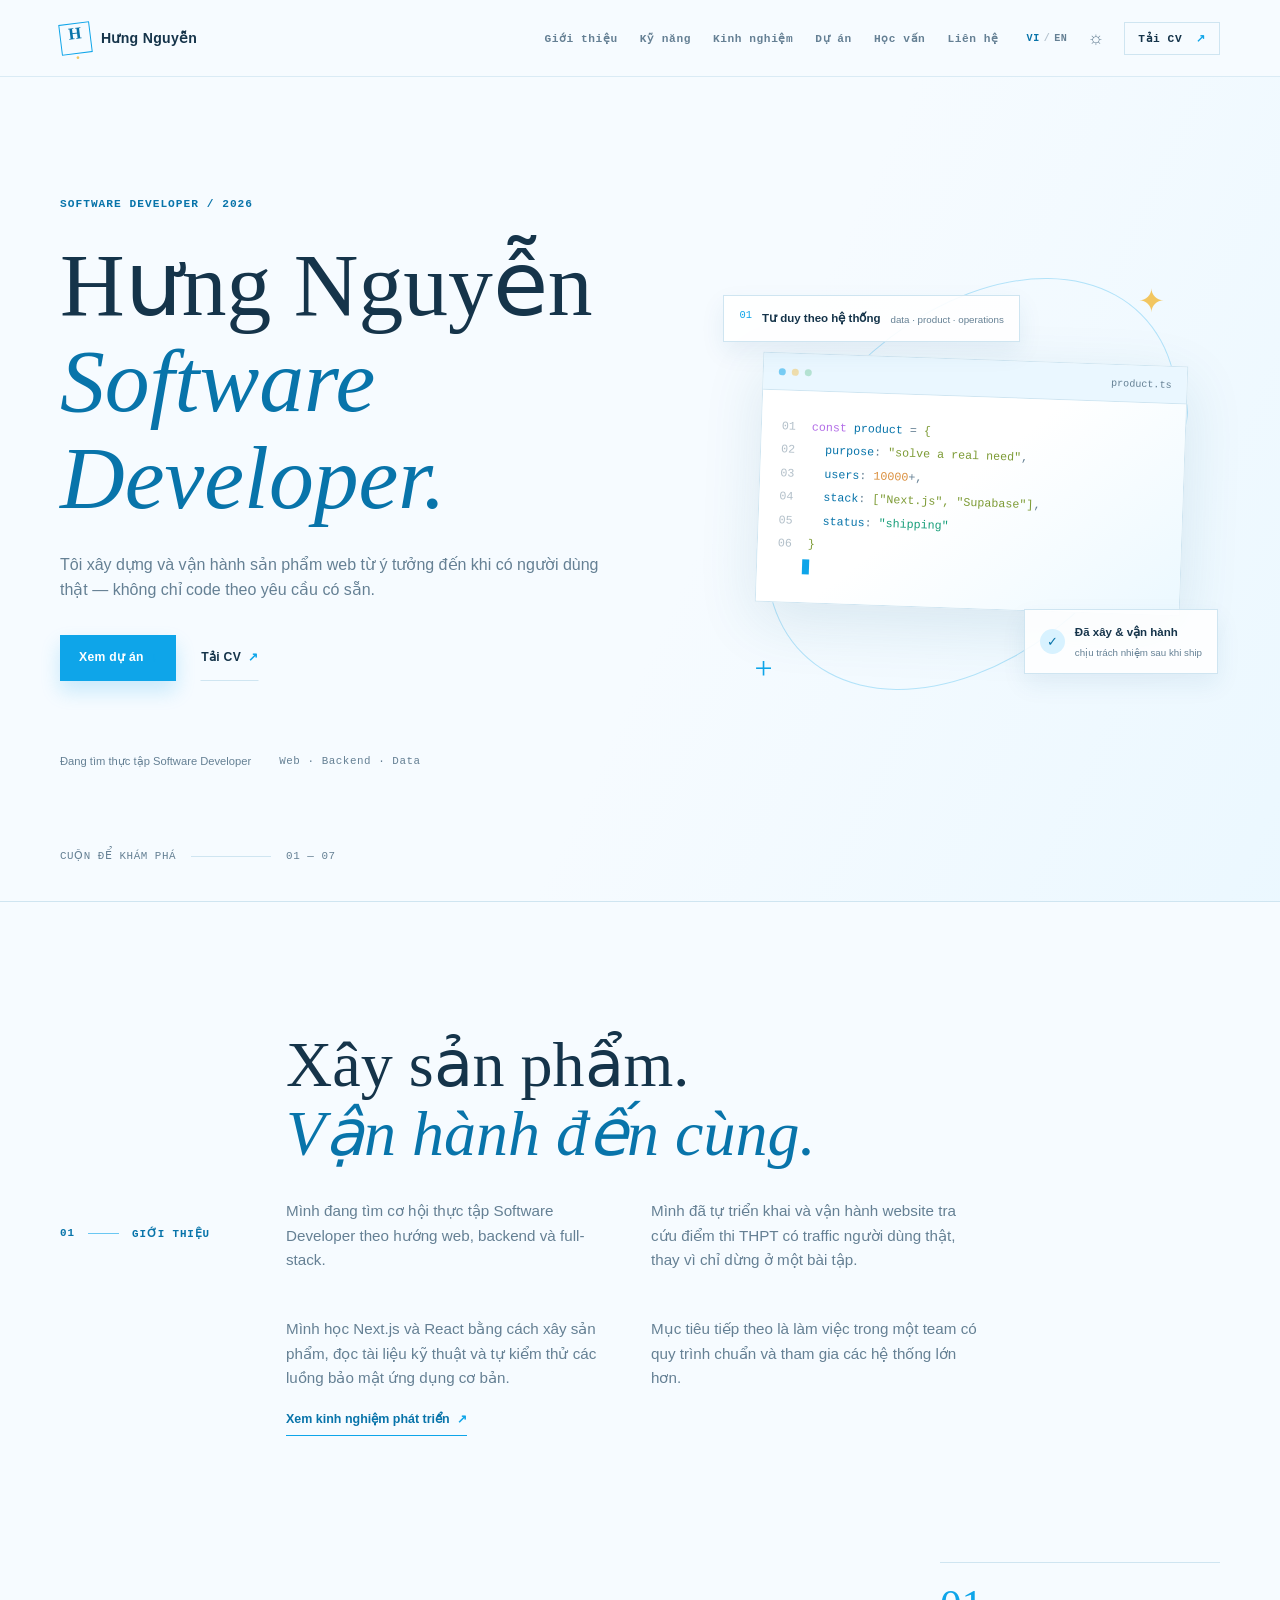
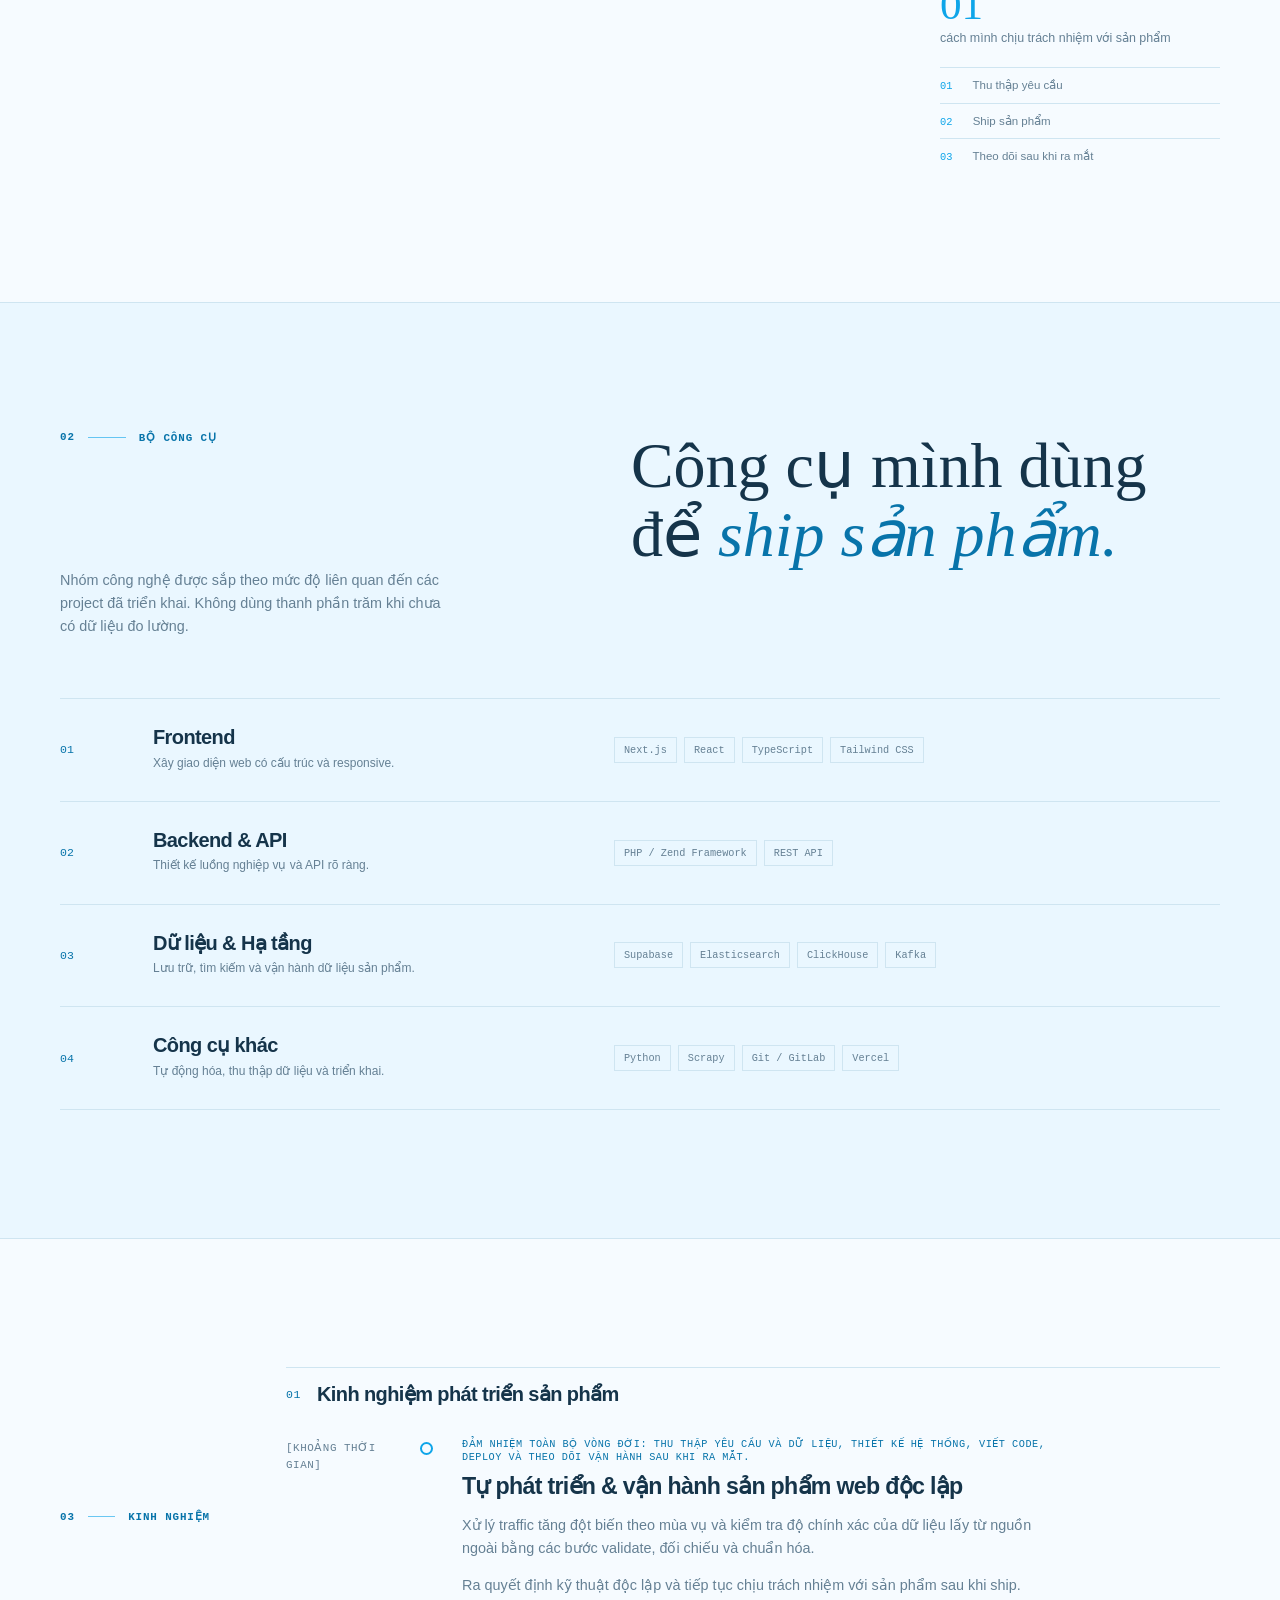
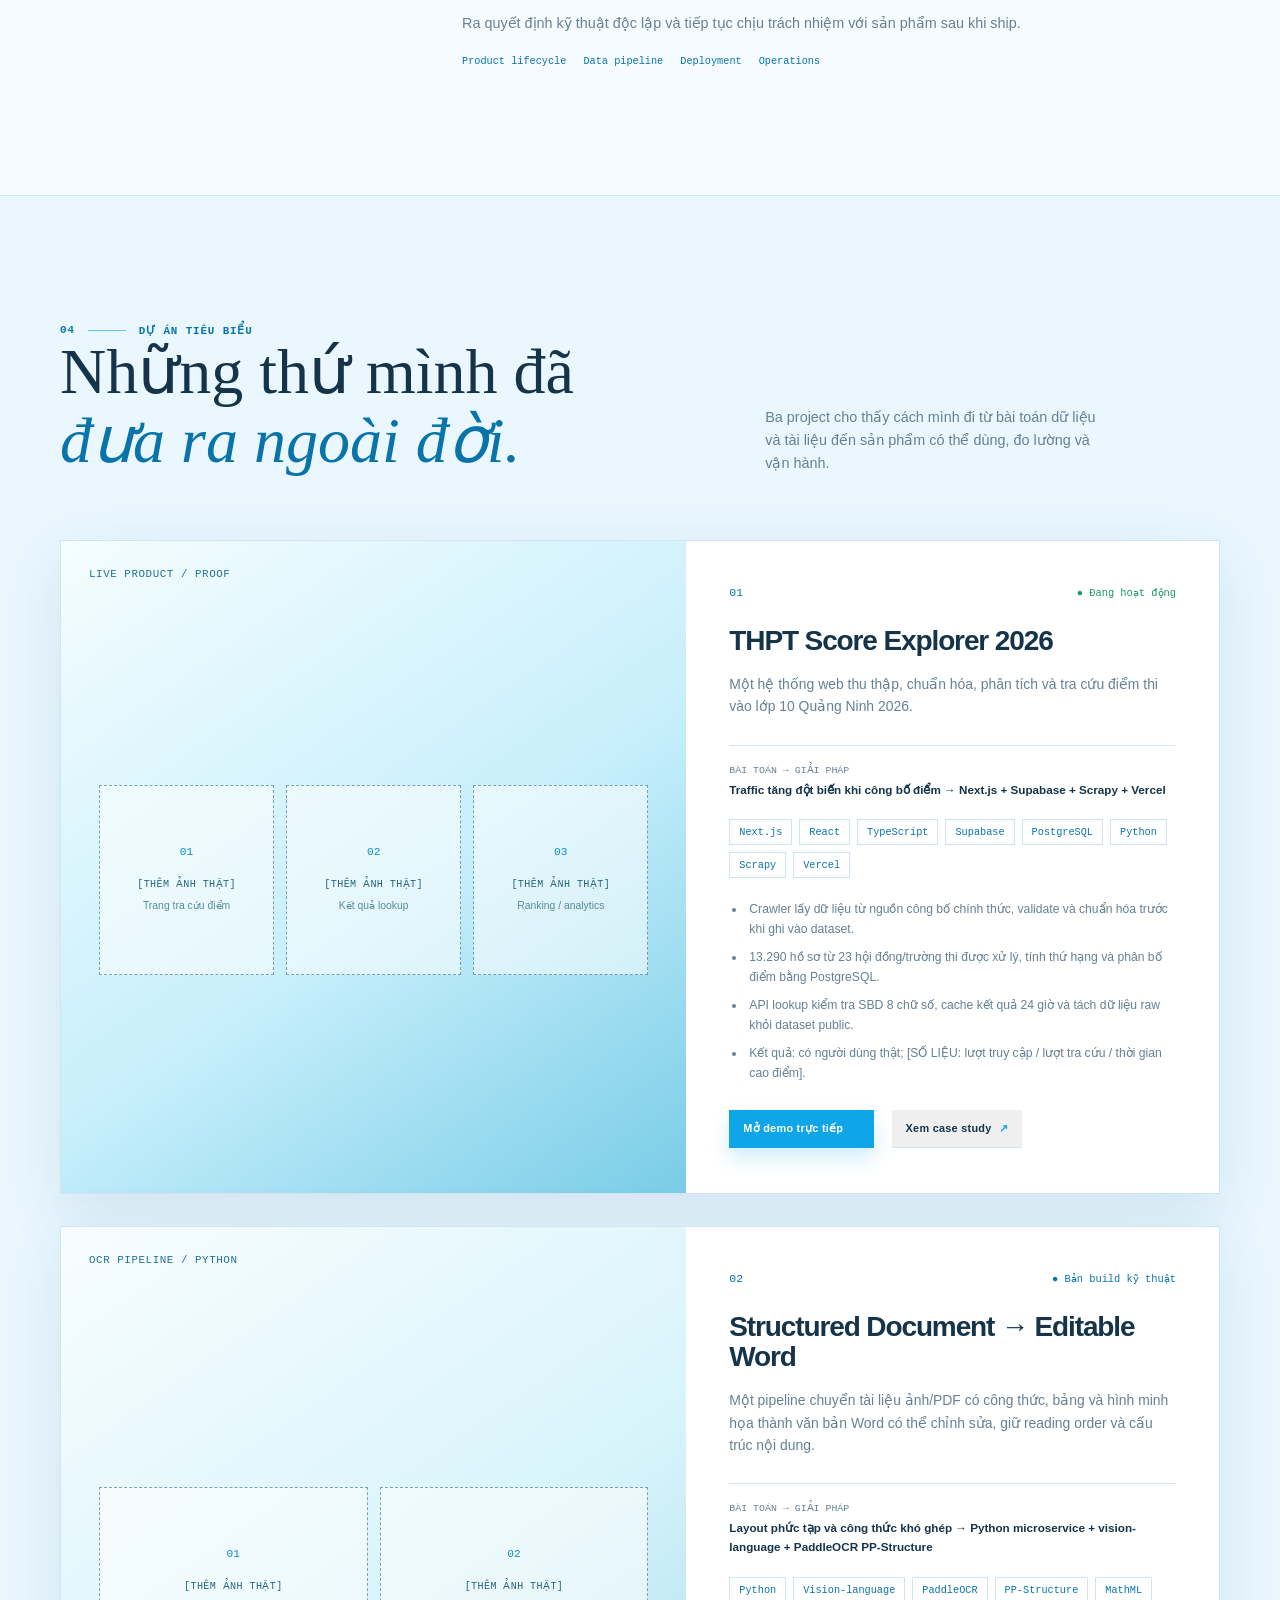
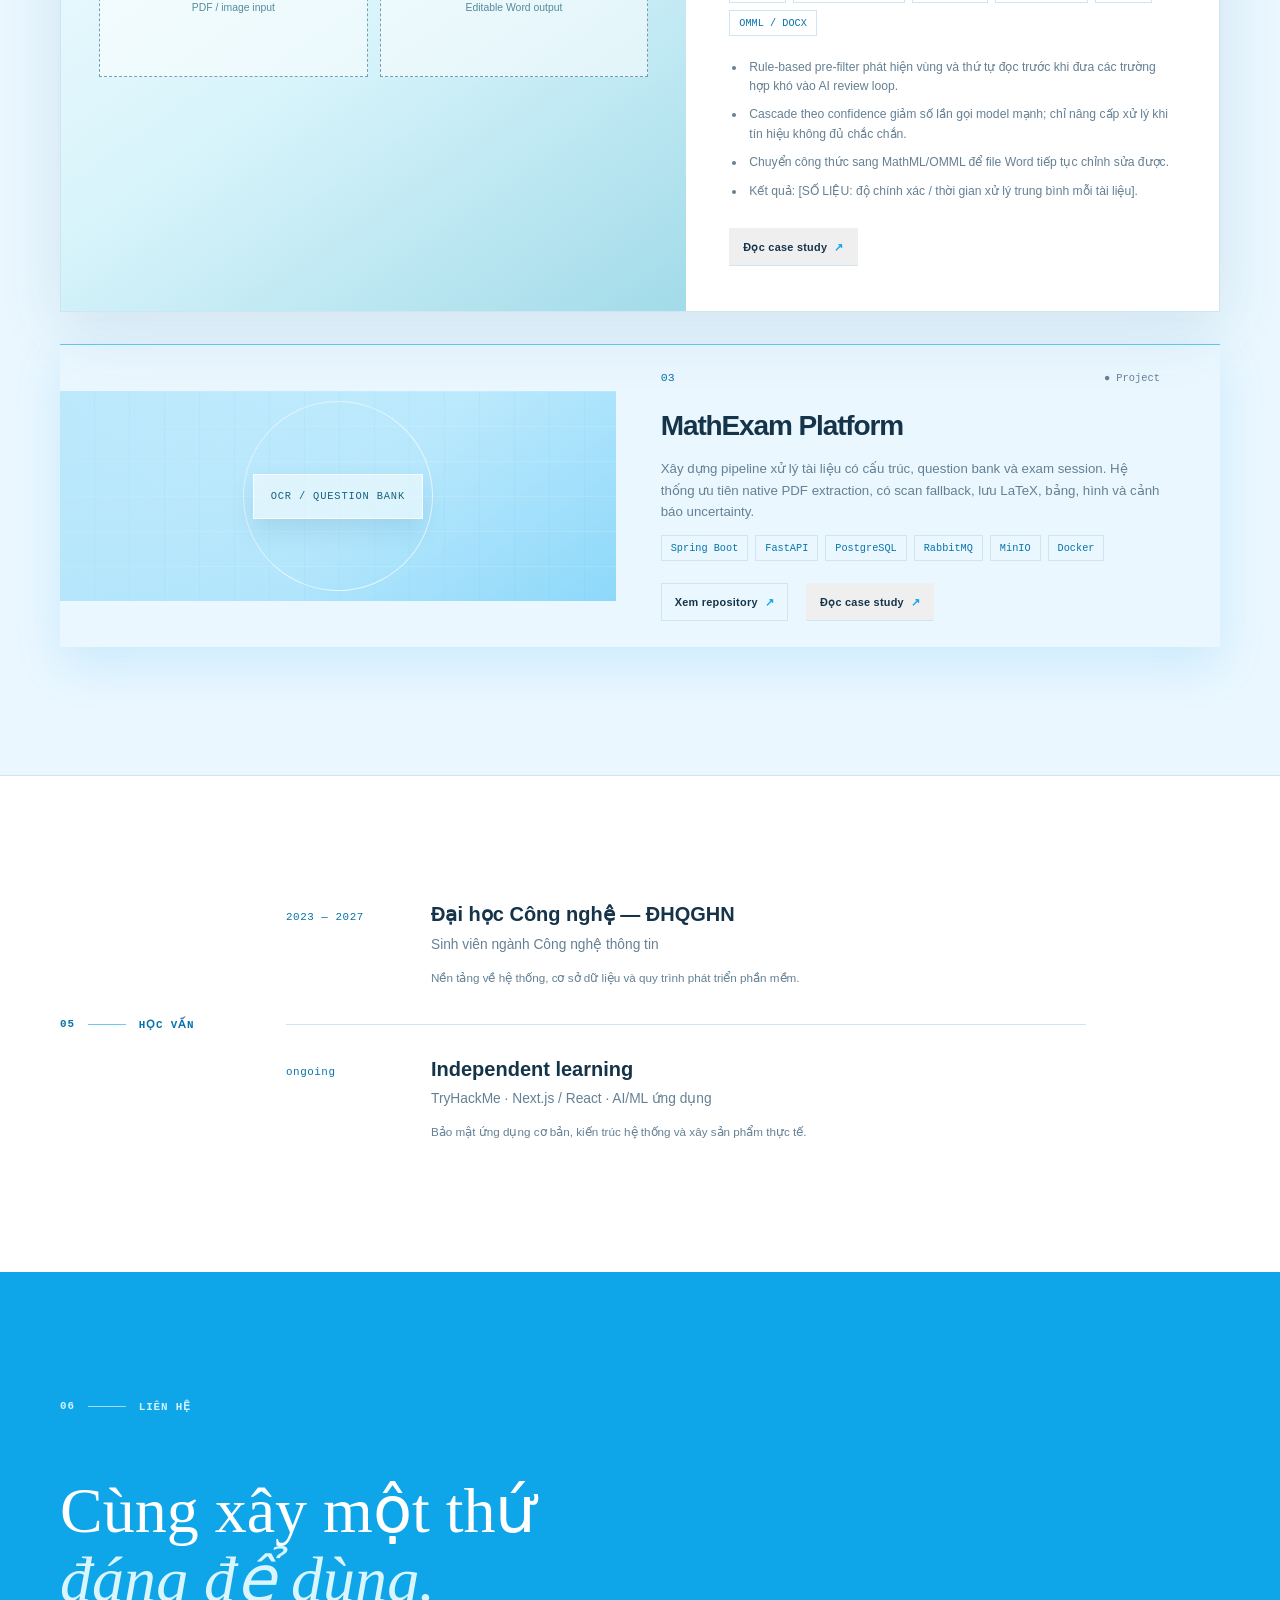
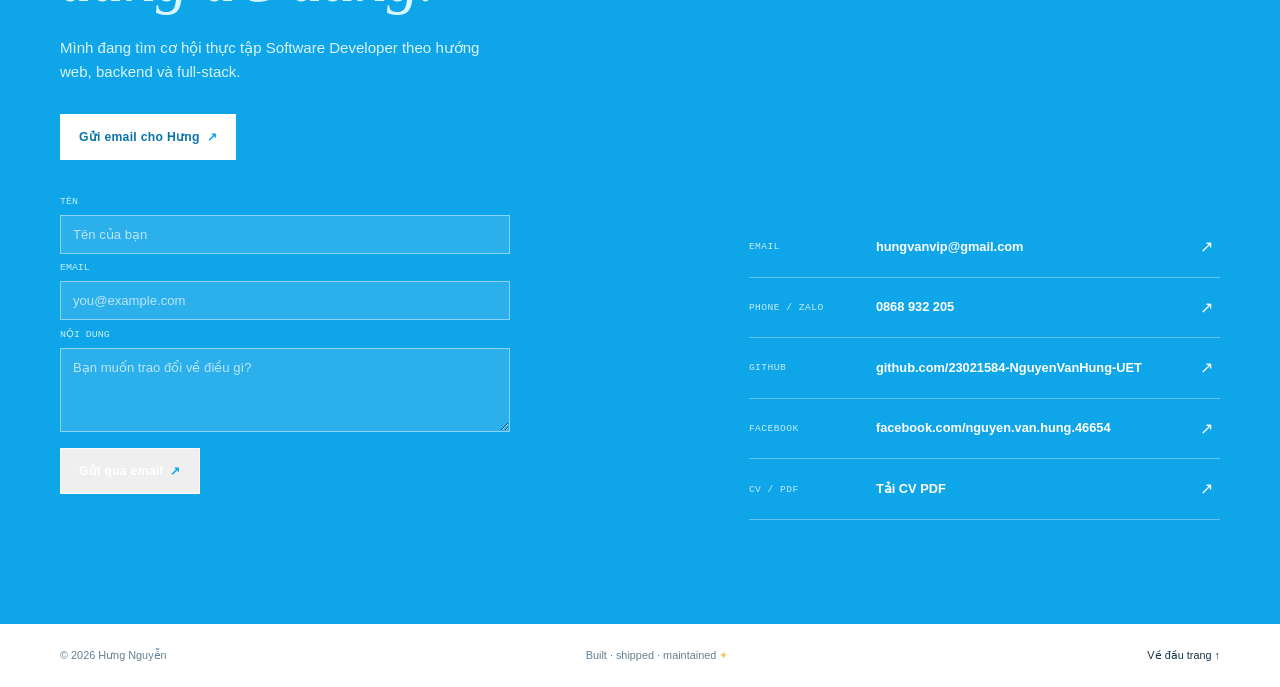
==== commit 841e08f5: "Refine portfolio positioning and project case studies" ====
--- a/index.html
+++ b/index.html
@@ -4,11 +4,14 @@
   <meta charset="UTF-8">
   <meta name="viewport" content="width=device-width, initial-scale=1.0">
   <meta name="theme-color" content="#f6fbff">
-  <meta name="description" content="Portfolio của Hưng — Software Developer định hướng backend/full-stack, xây dựng sản phẩm web và pipeline dữ liệu thực tế.">
+  <meta name="description" content="Portfolio của Hưng — Software Developer tập trung vào sản phẩm web, backend, dữ liệu và các hệ thống có người dùng thật.">
   <meta property="og:type" content="website">
   <meta property="og:title" content="Hưng — Software Developer">
   <meta property="og:description" content="Từ dữ liệu lộn xộn đến sản phẩm hữu ích cho người dùng thật.">
   <meta property="og:locale" content="vi_VN">
+  <meta property="og:url" content="https://portfolio-23021584-nguyenvanhung-uets-projects.vercel.app/">
+  <link rel="canonical" href="https://portfolio-23021584-nguyenvanhung-uets-projects.vercel.app/">
+  <link rel="sitemap" type="application/xml" href="sitemap.xml">
   <title>Hưng — Software Developer</title>
   <link rel="stylesheet" href="css/variables.css">
   <link rel="stylesheet" href="css/style.css">
@@ -22,38 +25,36 @@
       <a class="brand" href="#home" aria-label="Về đầu trang"><span class="brand-mark">H<span class="brand-mark-dot">.</span></span><span class="brand-name">Hưng Nguyễn</span></a>
       <button class="menu-toggle" type="button" aria-expanded="false" aria-controls="main-nav" aria-label="Mở menu"><span></span><span></span></button>
       <nav id="main-nav" class="main-nav" aria-label="Điều hướng chính"><a href="#about">About</a><a href="#skills">Stack</a><a href="#experience">Experience</a><a href="#projects">Projects</a><a href="#education">Education</a><a href="#contact">Contact</a></nav>
-      <div class="nav-actions"><button class="lang-toggle" type="button" aria-label="Chuyển sang tiếng Anh" title="Switch language"><span class="lang-vi">VI</span><span class="lang-divider">/</span><span class="lang-en">EN</span></button><button class="theme-toggle" type="button" aria-label="Chuyển dark mode" title="Chuyển dark mode"><span class="theme-sun">☼</span><span class="theme-moon">◐</span></button><a class="nav-resume" href="#contact">CV <span>↗</span></a></div>
+      <div class="nav-actions"><button class="lang-toggle" type="button" aria-label="Chuyển sang tiếng Anh" title="Switch language"><span class="lang-vi">VI</span><span class="lang-divider">/</span><span class="lang-en">EN</span></button><button class="theme-toggle" type="button" aria-label="Chuyển dark mode" title="Chuyển dark mode"><span class="theme-sun">☼</span><span class="theme-moon">◐</span></button><a class="nav-resume" href="assets/cv/resume.pdf" target="_blank" rel="noopener noreferrer">Tải CV <span>↗</span></a></div>
     </div>
   </header>
 
   <main>
     <section id="home" class="hero section-pad"><div class="container hero-grid">
-      <div class="hero-copy reveal"><div class="eyebrow"><span class="eyebrow-line"></span> Software developer / 2026</div><h1>Mình xây những thứ <em>hữu ích</em> cho người thật.</h1><p class="hero-lead">Mình là Hưng — developer định hướng backend/full-stack, thích biến dữ liệu phức tạp thành sản phẩm dễ dùng, đáng tin và có thể vận hành ngoài đời thật.</p><div class="hero-actions"><a class="button button-primary" href="#projects">Xem dự án <span>↓</span></a><a class="button button-text" href="mailto:hungvanvip@gmail.com">Liên hệ với mình <span>↗</span></a></div><div class="hero-meta"><span><i class="pulse-dot"></i> Đang tìm cơ hội thực tập</span><span class="mono">Đông Triều, Quảng Ninh</span></div></div>
+      <div class="hero-copy reveal"><div class="eyebrow"><span class="eyebrow-line"></span> Software Developer / Full-stack & Data</div><h1>Hưng Nguyễn<br><em>Software Developer.</em></h1><p class="hero-lead">Tôi xây dựng và vận hành sản phẩm web từ ý tưởng đến khi có người dùng thật — không chỉ code theo yêu cầu có sẵn.</p><div class="hero-actions"><a class="button button-primary" href="#projects">Xem dự án <span>↓</span></a><a class="button button-text" href="assets/cv/resume.pdf" target="_blank" rel="noopener noreferrer">Tải CV <span>↗</span></a></div><div class="hero-meta"><span><i class="pulse-dot"></i> Đang tìm thực tập Software Developer</span><span class="mono">Web · Backend · Data</span></div></div>
       <div class="hero-visual reveal reveal-delay-1" aria-label="Minh họa quy trình xây dựng sản phẩm"><div class="visual-orbit orbit-one"></div><div class="visual-orbit orbit-two"></div><div class="visual-spark spark-one">✦</div><div class="visual-spark spark-two">+</div><div class="code-window"><div class="window-bar"><span></span><span></span><span></span><small>product.ts</small></div><div class="code-body"><p><b>01</b> <span class="code-key">const</span> <span class="code-name">product</span> <span>=</span> <span class="code-string">{</span></p><p><b>02</b> &nbsp; <span class="code-name">purpose</span><span>:</span> <span class="code-string">"solve a real need"</span><span>,</span></p><p><b>03</b> &nbsp; <span class="code-name">users</span><span>:</span> <span class="code-number">10000</span><span>+</span><span>,</span></p><p><b>04</b> &nbsp; <span class="code-name">stack</span><span>:</span> <span class="code-string">["Next.js", "Supabase"]</span><span>,</span></p><p><b>05</b> &nbsp; <span class="code-name">status</span><span>:</span> <span class="code-live">"shipping"</span></p><p><b>06</b> <span class="code-string">}</span></p><div class="code-cursor"></div></div></div><div class="visual-note note-top"><span>01</span><strong>Think in systems</strong><small>data · product · people</small></div><div class="visual-note note-bottom"><span class="note-check">✓</span><div><strong>Built & shipped</strong><small>not just a class project</small></div></div></div>
     </div><div class="container hero-foot"><span class="mono">SCROLL TO EXPLORE</span><span class="scroll-line"></span><span class="mono">01 — 07</span></div></section>
 
-    <section id="about" class="section-pad section-about"><div class="container about-grid"><div class="section-label reveal"><span>01</span><span class="label-rule"></span><span>About me</span></div><div class="about-content reveal reveal-delay-1"><h2>Không bắt đầu từ<br><em>công nghệ.</em> Bắt đầu từ vấn đề.</h2><div class="about-text"><p>Mình đang tự học và phát triển theo hướng Software Developer, tìm kiếm cơ hội thực tập để được làm việc trong một team kỹ thuật thực tế. Điều mình tự tin nhất là đã tự xây dựng và vận hành một sản phẩm web có người dùng thật — không chỉ dừng ở bài tập hay đồ án.</p><p>Mình học Next.js/React qua việc làm sản phẩm, đồng thời tìm hiểu kiến trúc hệ thống, bảo mật ứng dụng và AI/ML như RAG, fine-tuning. Ngoài code, mình là gia sư Toán — một công việc rèn cho mình khả năng giải thích vấn đề khó bằng ngôn ngữ rõ ràng, điều rất hữu ích khi làm việc nhóm và viết tài liệu kỹ thuật.</p></div><a class="inline-link" href="#experience">Xem hành trình của mình <span>↗</span></a></div><div class="about-aside reveal reveal-delay-2"><div class="aside-number">03</div><p>lớp trải nghiệm mình luôn quan tâm</p><div class="aside-list"><span>01</span> Product thinking</div><div class="aside-list"><span>02</span> Data integrity</div><div class="aside-list"><span>03</span> Clear communication</div></div></div></section>
+    <section id="about" class="section-pad section-about"><div class="container about-grid"><div class="section-label reveal"><span>01</span><span class="label-rule"></span><span>About me</span></div><div class="about-content reveal reveal-delay-1"><h2>Xây sản phẩm.<br><em>Vận hành đến cùng.</em></h2><div class="about-text"><p>Mình đang tìm cơ hội thực tập Software Developer theo hướng web, backend và full-stack.</p><p>Mình đã tự triển khai và vận hành website tra cứu điểm thi THPT có traffic người dùng thật, thay vì chỉ dừng ở một bài tập.</p><p>Mình học Next.js và React bằng cách xây sản phẩm, đọc tài liệu kỹ thuật và tự kiểm thử các luồng bảo mật ứng dụng cơ bản.</p><p>Mục tiêu tiếp theo là làm việc trong một team có quy trình chuẩn và tham gia các hệ thống lớn hơn.</p></div><a class="inline-link" href="#experience">Xem kinh nghiệm phát triển <span>↗</span></a></div><div class="about-aside reveal reveal-delay-2"><div class="aside-number">01</div><p>cách mình chịu trách nhiệm với sản phẩm</p><div class="aside-list"><span>01</span> Thu thập yêu cầu</div><div class="aside-list"><span>02</span> Ship sản phẩm</div><div class="aside-list"><span>03</span> Theo dõi sau khi ra mắt</div></div></div></section>
 
-    <section id="skills" class="section-pad section-skills"><div class="container"><div class="section-intro reveal"><div class="section-label"><span>02</span><span class="label-rule"></span><span>My toolkit</span></div><h2>Một stack đủ rộng<br>để <em>đào sâu.</em></h2><p>Không chạy theo danh sách dài. Mình chọn công cụ dựa trên vấn đề cần giải quyết và học đủ sâu để hiểu chúng hoạt động cùng nhau thế nào.</p></div><div class="stack-list"><article class="stack-row reveal"><div class="stack-index">01</div><div class="stack-title"><h3>Frontend</h3><p>Giao diện có cấu trúc, responsive và dễ tiếp cận.</p></div><div class="stack-tags"><span>Next.js</span><span>React</span><span>TypeScript</span><span>Tailwind CSS</span></div></article><article class="stack-row reveal"><div class="stack-index">02</div><div class="stack-title"><h3>Backend & API</h3><p>Logic nghiệp vụ rõ ràng, API an toàn, dễ mở rộng.</p></div><div class="stack-tags"><span>PHP / Zend</span><span>Node.js</span><span>REST API</span><span>Python</span></div></article><article class="stack-row reveal"><div class="stack-index">03</div><div class="stack-title"><h3>Data & infra</h3><p>Đặt nền móng tin cậy cho dữ liệu và vận hành.</p></div><div class="stack-tags"><span>Supabase</span><span>PostgreSQL</span><span>Elasticsearch</span><span>ClickHouse</span><span>Kafka</span></div></article><article class="stack-row reveal"><div class="stack-index">04</div><div class="stack-title"><h3>Exploring</h3><p>Học bằng cách xây, kiểm thử và tự debug.</p></div><div class="stack-tags"><span>AI / ML</span><span>RAG</span><span>Pentest</span><span>Scrapy</span><span>Git / GitLab</span></div></article></div></div></section>
+    <section id="skills" class="section-pad section-skills"><div class="container"><div class="section-intro reveal"><div class="section-label"><span>02</span><span class="label-rule"></span><span>My toolkit</span></div><h2>Công cụ mình dùng<br>để <em>ship sản phẩm.</em></h2><p>Nhóm công nghệ được sắp theo mức độ liên quan đến các project đã triển khai. Không dùng thanh phần trăm khi chưa có dữ liệu đo lường.</p></div><div class="stack-list"><article class="stack-row reveal"><div class="stack-index">01</div><div class="stack-title"><h3>Frontend</h3><p>Xây giao diện web có cấu trúc và responsive.</p></div><div class="stack-tags"><span>Next.js</span><span>React</span><span>TypeScript</span><span>Tailwind CSS</span></div></article><article class="stack-row reveal"><div class="stack-index">02</div><div class="stack-title"><h3>Backend & API</h3><p>Thiết kế luồng nghiệp vụ và API rõ ràng.</p></div><div class="stack-tags"><span>PHP / Zend Framework</span><span>REST API</span></div></article><article class="stack-row reveal"><div class="stack-index">03</div><div class="stack-title"><h3>Dữ liệu & Hạ tầng</h3><p>Lưu trữ, tìm kiếm và vận hành dữ liệu sản phẩm.</p></div><div class="stack-tags"><span>Supabase</span><span>Elasticsearch</span><span>ClickHouse</span><span>Kafka</span></div></article><article class="stack-row reveal"><div class="stack-index">04</div><div class="stack-title"><h3>Công cụ khác</h3><p>Tự động hóa, thu thập dữ liệu và triển khai.</p></div><div class="stack-tags"><span>Python</span><span>Scrapy</span><span>Git / GitLab</span><span>Vercel</span></div></article></div></div></section>
 
-<section id="experience" class="section-pad section-experience"><div class="container experience-grid"><div class="section-label reveal"><span>03</span><span class="label-rule"></span><span>Experience</span></div><div class="experience-groups reveal reveal-delay-1"><div class="experience-group experience-group-professional"><div class="experience-group-heading"><span class="mono">01</span><h3 class="experience-group-title">Chuyên môn</h3></div><div class="timeline"><article class="timeline-item experience-item-university"><div class="timeline-date mono">2023 — nay</div><div class="timeline-marker"></div><div class="timeline-body"><p class="role-kicker">Đại học Công nghệ — Đại học Quốc gia Hà Nội</p><h3>Sinh viên Công nghệ thông tin</h3><p>Học tập và phát triển nền tảng về lập trình, cơ sở dữ liệu, kiến trúc hệ thống và quy trình phát triển phần mềm. Mình chủ động củng cố kiến thức bằng cách xây dựng các sản phẩm thực tế và đọc tài liệu kỹ thuật.</p><div class="experience-tags"><span>Computer Science</span><span>Systems</span><span>Self-learning</span></div></div></article><article class="timeline-item experience-item-v2secure"><div class="timeline-date mono">04/2026 — 09/2026</div><div class="timeline-marker"></div><div class="timeline-body"><p class="role-kicker">CÔNG TY CỔ PHẦN AN TOÀN THÔNG TIN VIỆT NAM V2 · V2SECURE</p><h3>Software Developer Intern</h3><p>Tham gia trực tiếp vào quá trình phát triển các giải pháp an toàn thông tin như SIEM và EDR. Công việc tập trung vào xây dựng, hoàn thiện giao diện hiển thị dữ liệu giám sát; tối ưu truy vấn Elasticsearch để tìm kiếm và tổng hợp log hiệu quả; đồng thời làm việc trong môi trường Linux, xử lý lỗi và kiểm tra các luồng hoạt động của hệ thống.</p><div class="experience-tags"><span>SIEM</span><span>EDR</span><span>Elasticsearch</span><span>Linux</span><span>Frontend</span></div></div></article></div></div><div class="experience-group experience-group-skills"><div class="experience-group-heading"><span class="mono">02</span><h3 class="experience-group-title">Kỹ năng</h3></div><div class="timeline"><article class="timeline-item experience-item-tutoring"><div class="timeline-date mono">Domain</div><div class="timeline-marker"></div><div class="timeline-body"><p class="role-kicker">Education domain knowledge</p><h3>Tư duy giáo dục & giao tiếp</h3><p>Có nền tảng hiểu biết về giáo dục thông qua việc trực tiếp giảng dạy, biên soạn tài liệu và điều chỉnh cách truyền đạt theo từng đối tượng. Kinh nghiệm này giúp mình phân tích nhu cầu người dùng, giao tiếp rõ ràng, đồng cảm với người dùng và biến vấn đề phức tạp thành quy trình dễ hiểu — những năng lực có thể áp dụng trực tiếp khi phát triển sản phẩm IT.</p><div class="experience-tags"><span>Education domain</span><span>User empathy</span><span>Communication</span><span>Teamwork</span><span>English reading</span></div></div></article></div></div></div></div></section>
+    <section id="experience" class="section-pad section-experience"><div class="container experience-grid"><div class="section-label reveal"><span>03</span><span class="label-rule"></span><span>Experience</span></div><div class="experience-main reveal reveal-delay-1"><div class="experience-group-heading"><span class="mono">01</span><h3 class="experience-group-title">Kinh nghiệm phát triển sản phẩm</h3></div><div class="timeline"><article class="timeline-item experience-item-product"><div class="timeline-date mono">[KHOẢNG THỜI GIAN]</div><div class="timeline-marker"></div><div class="timeline-body"><p class="role-kicker">Independent product development</p><h3>Tự phát triển & vận hành sản phẩm web độc lập</h3><p>Đảm nhiệm toàn bộ vòng đời: thu thập yêu cầu và dữ liệu, thiết kế hệ thống, viết code, deploy và theo dõi vận hành sau khi ra mắt.</p><p>Xử lý traffic tăng đột biến theo mùa vụ và kiểm tra độ chính xác của dữ liệu lấy từ nguồn ngoài bằng các bước validate, đối chiếu và chuẩn hóa.</p><p>Ra quyết định kỹ thuật độc lập và tiếp tục chịu trách nhiệm với sản phẩm sau khi ship.</p><div class="experience-tags"><span>Product lifecycle</span><span>Data pipeline</span><span>Deployment</span><span>Operations</span></div></div></article></div></div></div></section>
 
-    <section id="projects" class="section-pad section-projects"><div class="container"><div class="projects-heading reveal"><div><div class="section-label"><span>04</span><span class="label-rule"></span><span>Selected projects</span></div><h2>Những thứ mình đã<br><em>đưa ra ngoài đời.</em></h2></div><p>Những dự án xuất phát từ nhu cầu rất cụ thể — từ một lần tra cứu điểm thi đến cả vòng đời của một đề Toán — và buộc mình phải nghĩ như một người xây sản phẩm.</p></div>
-      <div class="project-feature project-math-exam reveal"><div class="project-visual exam-visual"><div class="visual-label mono">FEATURED BUILD / FULL-STACK</div><div class="exam-orbit exam-orbit-one"></div><div class="exam-orbit exam-orbit-two"></div><div class="exam-dashboard"><div class="exam-window-bar"><span class="exam-window-title">teacher workspace</span><span class="exam-live-dot">● pipeline ready</span></div><div class="exam-flow"><div><b>01</b><span>PDF / DOCX</span><small>upload</small></div><i>→</i><div class="flow-active"><b>02</b><span>OCR + review</span><small>quality gate</small></div><i>→</i><div><b>03</b><span>question bank</span><small>publish</small></div></div><div class="exam-stats"><div><strong>3</strong><span>question types</span></div><div><strong>∞</strong><span>snapshots kept</span></div><div><strong>1</strong><span>source of truth</span></div></div><div class="exam-progress"><span>exam session</span><b></b><em>autosave · secure</em></div></div><div class="exam-badge badge-top">TEACHER<br><strong>review first</strong></div><div class="exam-badge badge-bottom">STUDENT<br><strong>learn from data</strong></div><div class="exam-equation mono">∫ f(x) dx → score</div></div><div class="project-detail"><div class="project-topline"><span class="project-number">01</span><span class="project-status status-featured">● Featured build</span></div><h3>MathExam Platform</h3><p class="project-summary">Một nền tảng luyện thi Toán THPT biến đề thi rời rạc thành một quy trình có thể kiểm soát: giáo viên đưa tài liệu vào, hệ thống hỗ trợ đọc và review, rồi học sinh làm bài trên dữ liệu đã được publish.</p><div class="project-role-block"><span>Vai trò</span><strong>Full-stack · System design · OCR workflow · Auth/RBAC</strong></div><div class="project-tech"><span>Next.js</span><span>Spring Boot</span><span>PostgreSQL</span><span>FastAPI</span><span>RabbitMQ</span><span>MinIO</span><span>Docker</span></div><ul class="project-points"><li>Xây luồng giáo viên upload → lưu object private → xử lý bất đồng bộ → review câu hỏi OCR → đưa câu đã duyệt vào ngân hàng câu hỏi và tạo đề nháp.</li><li>Thiết kế vòng đời đề rõ ràng: chỉ câu hỏi đã publish mới vào đề publish; nội dung và đáp án được snapshot bất biến để lịch sử làm bài không bị thay đổi.</li><li>Cung cấp luồng học sinh start, autosave, submit và chấm điểm phía server, cùng kết quả, lịch sử, analytics, leaderboard và achievements.</li><li>Giữ fidelity cho đề Toán: native PDF extraction khi có thể, scan fallback, LaTeX, bảng, hình và reading order; quality gate retry có giới hạn rồi chuyển <em>needs_manual_review</em>.</li></ul><div class="project-actions"><a class="button button-primary button-small" href="https://github.com/23021584-NguyenVanHung-UET/math-exam-platform" target="_blank" rel="noreferrer">Xem repository <span>↗</span></a><button class="button button-text button-small project-more" type="button" data-project="math-exam">Đọc case study <span>↗</span></button></div></div></div>
-      <div class="project-feature project-blue reveal"><div class="project-visual score-visual"><div class="visual-label mono">DATA PRODUCT / 2026</div><div class="score-browser"><div class="browser-top"><i></i><i></i><i></i><small>thpt-score-explorer</small></div><div class="browser-content"><div class="browser-brand">score<span>explorer</span><b>2026</b></div><div class="search-bar"><span>⌕</span> Nhập số báo danh <strong>Tra cứu</strong></div><div class="result-row"><span>Nguyễn V. A.</span><b>8.75</b></div><div class="result-row faded"><span>Toán / Văn / Ngoại ngữ</span><b>Đã cập nhật</b></div></div></div><div class="visual-metric"><strong>13k+</strong><span>hồ sơ<br>đã xử lý</span></div></div><div class="project-detail"><div class="project-topline"><span class="project-number">02</span><span class="project-status">● Live product</span></div><h3>THPT Score Explorer 2026</h3><p class="project-summary">Hệ thống thu thập, xử lý, phân tích và tra cứu điểm thi vào lớp 10 Quảng Ninh 2026 bằng Next.js, TypeScript, Supabase PostgreSQL và Python.</p><div class="project-role-block"><span>Vai trò</span><strong>Full-stack · Data engineering · API · Deployment</strong></div><div class="project-tech"><span>Next.js 16</span><span>React 19</span><span>TypeScript</span><span>Tailwind CSS</span><span>Supabase</span><span>PostgreSQL RPC</span><span>Python</span><span>AES-GCM</span></div><ul class="project-points"><li>Xây crawler Python xử lý request/response mã hóa AES-GCM, quét dải số báo danh bằng ThreadPoolExecutor và chuẩn hóa dữ liệu về một cấu trúc thống nhất.</li><li>Tiền xử lý 13.290 thí sinh từ 23 hội đồng/trường thi, tính tổ hợp điểm, thứ hạng trong trường/toàn tỉnh và phân bố điểm bằng PostgreSQL.</li><li>Cung cấp tra cứu SBD 8 chữ số qua <em>/api/lookup</em>, cache kết quả 24 giờ và xử lý các trạng thái chưa có dữ liệu một cách rõ ràng.</li><li>Có trang theo dõi crawl và admin dashboard; tách dữ liệu raw khỏi dataset public, loại bỏ trường nhạy cảm trước khi phục vụ frontend.</li></ul><div class="project-actions"><a class="button button-primary button-small" href="https://thpt2026-iota.vercel.app/">Hỏi về demo <span>↗</span></a><button class="button button-text button-small project-more" type="button" data-project="scores">Xem case study <span>↗</span></button></div></div></div>
-      <article class="project-small project-old project-smartshop reveal"><div class="old-project-visual" aria-hidden="true"><span class="old-project-mark mono">SHOP / JWT</span><span class="old-project-orbit"></span></div><div><div class="project-topline"><span class="project-number">03</span><span class="project-status status-muted">● Project</span></div><h3>SmartShop AI - E-Commerce</h3><p class="project-old-description">Phát triển giao diện thương mại điện tử hiện đại, tập trung vào trải nghiệm duyệt sản phẩm, bố cục UI/UX và hiệu suất hiển thị. Mình xây dựng luồng đăng ký/đăng nhập bằng JWT để người dùng có thể xác thực an toàn trong toàn bộ quá trình sử dụng ứng dụng.</p><div class="project-tech"><span>Next.js</span><span>Frontend</span><span>JWT Auth</span></div><div class="project-actions"><a class="button button-outline button-small" href="https://github.com/23021584-NguyenVanHung-UET/SmartShopAIVersion2" target="_blank" rel="noreferrer">Xem repository <span>↗</span></a></div></div></article>
-      <article class="project-small project-old project-food reveal"><div class="old-project-visual" aria-hidden="true"><span class="old-project-mark mono">ORDER / API</span><span class="old-project-orbit"></span></div><div><div class="project-topline"><span class="project-number">04</span><span class="project-status status-muted">● Project</span></div><h3>FoodDelivery Platform</h3><p class="project-old-description">Xây dựng backend cho nền tảng đặt đồ ăn, tập trung tổ chức các luồng nghiệp vụ giữa người dùng, món ăn và đơn hàng. Hệ thống có phân quyền Admin/User và tích hợp Google OAuth2, giúp tách rõ quyền quản trị khỏi trải nghiệm đặt món của người dùng.</p><div class="project-tech"><span>Java</span><span>Backend</span><span>Google Auth</span></div><div class="project-actions"><a class="button button-outline button-small" href="https://github.com/buiductrong01012005/foodDelivery" target="_blank" rel="noreferrer">Xem repository <span>↗</span></a></div></div></article>
-      <article class="project-small project-old project-library reveal"><div class="old-project-visual" aria-hidden="true"><span class="old-project-mark mono">CRUD / BOOKS</span><span class="old-project-orbit"></span></div><div><div class="project-topline"><span class="project-number">05</span><span class="project-status status-muted">● Project</span></div><h3>Hệ thống Quản lý Thư viện</h3><p class="project-old-description">Thiết kế backend cho hệ thống quản lý thư viện, xoay quanh luồng mượn/trả sách và theo dõi trạng thái tài liệu. Project triển khai quản lý tài khoản cùng các thao tác CRUD cốt lõi, đồng thời tổ chức logic nghiệp vụ để dữ liệu sách được quản lý nhất quán.</p><div class="project-tech"><span>Java</span><span>Core Backend</span><span>CRUD</span></div><div class="project-actions"><a class="button button-outline button-small" href="https://github.com/23021584-NguyenVanHung-UET/BTL-OOP" target="_blank" rel="noreferrer">Xem repository <span>↗</span></a></div></div></article>
+    <section id="projects" class="section-pad section-projects"><div class="container"><div class="projects-heading reveal"><div><div class="section-label"><span>04</span><span class="label-rule"></span><span>Selected projects</span></div><h2>Những thứ mình đã<br><em>đưa ra ngoài đời.</em></h2></div><p>Ba project cho thấy cách mình đi từ bài toán dữ liệu và tài liệu đến sản phẩm có thể dùng, đo lường và vận hành.</p></div>
+      <div class="project-feature project-score reveal"><div class="project-visual project-proof-visual"><div class="visual-label mono">LIVE PRODUCT / PROOF</div><div class="project-proof-gallery" aria-label="Ảnh chụp thật cần bổ sung cho Score Explorer"><div class="proof-placeholder"><span>01</span><strong>[THÊM ẢNH THẬT]</strong><small>Trang tra cứu điểm</small></div><div class="proof-placeholder"><span>02</span><strong>[THÊM ẢNH THẬT]</strong><small>Kết quả lookup</small></div><div class="proof-placeholder"><span>03</span><strong>[THÊM ẢNH THẬT]</strong><small>Ranking / analytics</small></div></div></div><div class="project-detail"><div class="project-topline"><span class="project-number">01</span><span class="project-status">● Live product</span></div><h3>THPT Score Explorer 2026</h3><p class="project-summary">Một hệ thống web thu thập, chuẩn hóa, phân tích và tra cứu điểm thi vào lớp 10 Quảng Ninh 2026.</p><div class="project-role-block"><span>Bài toán → giải pháp</span><strong>Traffic tăng đột biến khi công bố điểm → Next.js + Supabase + Scrapy + Vercel</strong></div><div class="project-tech"><span>Next.js</span><span>React</span><span>TypeScript</span><span>Supabase</span><span>PostgreSQL</span><span>Python</span><span>Scrapy</span><span>Vercel</span></div><ul class="project-points"><li>Crawler lấy dữ liệu từ nguồn công bố chính thức, validate và chuẩn hóa trước khi ghi vào dataset.</li><li>13.290 hồ sơ từ 23 hội đồng/trường thi được xử lý, tính thứ hạng và phân bố điểm bằng PostgreSQL.</li><li>API lookup kiểm tra SBD 8 chữ số, cache kết quả 24 giờ và tách dữ liệu raw khỏi dataset public.</li><li>Kết quả: có người dùng thật; [SỐ LIỆU: lượt truy cập / lượt tra cứu / thời gian cao điểm].</li></ul><div class="project-actions"><a class="button button-primary button-small" href="https://thpt2026-iota.vercel.app/" target="_blank" rel="noopener noreferrer">Mở demo trực tiếp <span>↗</span></a><button class="button button-text button-small project-more" type="button" data-project="scores">Xem case study <span>↗</span></button></div></div></div>
+      <div class="project-feature project-ocr reveal"><div class="project-visual project-proof-visual project-proof-visual-ocr"><div class="visual-label mono">OCR PIPELINE / PYTHON</div><div class="project-proof-gallery" aria-label="Ảnh chụp thật cần bổ sung cho OCR converter"><div class="proof-placeholder"><span>01</span><strong>[THÊM ẢNH THẬT]</strong><small>PDF / image input</small></div><div class="proof-placeholder"><span>02</span><strong>[THÊM ẢNH THẬT]</strong><small>Editable Word output</small></div></div></div><div class="project-detail"><div class="project-topline"><span class="project-number">02</span><span class="project-status status-featured">● Technical build</span></div><h3>Structured Document → Editable Word</h3><p class="project-summary">Một pipeline chuyển tài liệu ảnh/PDF có công thức, bảng và hình minh họa thành văn bản Word có thể chỉnh sửa, giữ reading order và cấu trúc nội dung.</p><div class="project-role-block"><span>Bài toán → giải pháp</span><strong>Layout phức tạp và công thức khó ghép → Python microservice + vision-language + PaddleOCR PP-Structure</strong></div><div class="project-tech"><span>Python</span><span>Vision-language</span><span>PaddleOCR</span><span>PP-Structure</span><span>MathML</span><span>OMML / DOCX</span></div><ul class="project-points"><li>Rule-based pre-filter phát hiện vùng và thứ tự đọc trước khi đưa các trường hợp khó vào AI review loop.</li><li>Cascade theo confidence giảm số lần gọi model mạnh; chỉ nâng cấp xử lý khi tín hiệu không đủ chắc chắn.</li><li>Chuyển công thức sang MathML/OMML để kết quả Word tiếp tục chỉnh sửa được.</li><li>Kết quả: [SỐ LIỆU: độ chính xác / thời gian xử lý trung bình mỗi tài liệu].</li></ul><div class="project-actions"><button class="button button-text button-small project-more" type="button" data-project="ocr">Đọc case study <span>↗</span></button></div></div></div>
+      <article class="project-small project-old project-math-exam reveal"><div class="old-project-visual"><span class="old-project-mark mono">OCR / QUESTION BANK</span><span class="old-project-orbit"></span></div><div><div class="project-topline"><span class="project-number">03</span><span class="project-status status-muted">● Project</span></div><h3>MathExam Platform</h3><p class="project-old-description">Xây dựng pipeline xử lý tài liệu có cấu trúc, question bank và exam session. Hệ thống ưu tiên native PDF extraction, có scan fallback, lưu LaTeX, bảng, hình và cảnh báo uncertainty.</p><div class="project-tech"><span>Spring Boot</span><span>FastAPI</span><span>PostgreSQL</span><span>RabbitMQ</span><span>MinIO</span><span>Docker</span></div><div class="project-actions"><a class="button button-outline button-small" href="https://github.com/23021584-NguyenVanHung-UET/math-exam-platform" target="_blank" rel="noopener noreferrer">Xem repository <span>↗</span></a><button class="button button-text button-small project-more" type="button" data-project="math-exam">Đọc case study <span>↗</span></button></div></div></article>
     </div></section>
 
-    <section id="education" class="section-pad section-education"><div class="container education-grid"><div class="section-label reveal"><span>05</span><span class="label-rule"></span><span>Education</span></div><div class="education-main reveal reveal-delay-1"><div class="education-item"><span class="mono education-year">2023 — 2027</span><div><h3>Đại học Công nghệ — ĐHQGHN</h3><p>Sinh viên ngành Công nghệ thông tin</p><span class="education-note">Học qua việc xây sản phẩm, đọc tài liệu kỹ thuật và tự đặt câu hỏi.</span></div></div><div class="education-item"><span class="mono education-year">ongoing</span><div><h3>Independent learning</h3><p>TryHackMe · Next.js / React · AI/ML ứng dụng</p><span class="education-note">Pentest cơ bản, kiến trúc hệ thống, RAG và fine-tuning.</span></div></div></div></div></section>
+    <section id="education" class="section-pad section-education"><div class="container education-grid"><div class="section-label reveal"><span>05</span><span class="label-rule"></span><span>Education</span></div><div class="education-main reveal reveal-delay-1"><div class="education-item"><span class="mono education-year">2023 — 2027</span><div><h3>Đại học Công nghệ — ĐHQGHN</h3><p>Sinh viên ngành Công nghệ thông tin</p><span class="education-note">Nền tảng về hệ thống, cơ sở dữ liệu và quy trình phát triển phần mềm.</span></div></div><div class="education-item"><span class="mono education-year">ongoing</span><div><h3>Independent learning</h3><p>TryHackMe · Next.js / React · AI/ML ứng dụng</p><span class="education-note">Bảo mật ứng dụng cơ bản, kiến trúc hệ thống và xây sản phẩm thực tế.</span></div></div></div></div></section>
 
-    <section id="contact" class="section-pad section-contact"><div class="container contact-wrap reveal"><div class="section-label"><span>06</span><span class="label-rule"></span><span>Get in touch</span></div><div class="contact-grid"><div><h2>Cùng xây một thứ<br><em>đáng để dùng.</em></h2><p>Mình đang tìm cơ hội thực tập Software Developer và luôn sẵn sàng trò chuyện về sản phẩm, backend, dữ liệu hoặc một ý tưởng thú vị.</p><a class="button button-primary" href="mailto:hungvanvip@gmail.com">Gửi email cho Hưng <span>↗</span></a></div><div class="contact-links"><a href="mailto:hungvanvip@gmail.com"><span class="contact-label mono">EMAIL</span><strong>hungvanvip@gmail.com</strong><span>↗</span></a><a href="tel:0868932205"><span class="contact-label mono">PHONE / ZALO</span><strong>0868 932 205</strong><span>↗</span></a><a href="https://github.com/23021584-NguyenVanHung-UET" target="_blank" rel="noreferrer"><span class="contact-label mono">GITHUB</span><strong>github.com/23021584-NguyenVanHung-UET</strong><span>↗</span></a><a href="https://www.facebook.com/nguyen.van.hung.46654" target="_blank" rel="noopener noreferrer"><span class="contact-label mono">FACEBOOK</span><strong>facebook.com/nguyen.van.hung.46654</strong><span>↗</span></a><a href="mailto:hungvanvip@gmail.com?subject=Y%C3%AAu%20c%E1%BA%A7u%20CV%20c%E1%BB%A7a%20H%C6%B0ng"><span class="contact-label mono">CV / PDF</span><strong>Yêu cầu bản CV</strong><span>↗</span></a></div></div></div></section>
+    <section id="contact" class="section-pad section-contact"><div class="container contact-wrap reveal"><div class="section-label"><span>06</span><span class="label-rule"></span><span>Get in touch</span></div><div class="contact-grid"><div><h2>Cùng xây một thứ<br><em>đáng để dùng.</em></h2><p>Mình đang tìm cơ hội thực tập Software Developer theo hướng web, backend và full-stack.</p><a class="button button-primary" href="mailto:hungvanvip@gmail.com">Gửi email cho Hưng <span>↗</span></a><form id="contact-form" class="contact-form"><label for="contact-name">Tên</label><input id="contact-name" name="name" type="text" autocomplete="name" placeholder="Tên của bạn" required><label for="contact-email">Email</label><input id="contact-email" name="email" type="email" autocomplete="email" placeholder="you@example.com" required><label for="contact-message">Nội dung</label><textarea id="contact-message" name="message" rows="4" placeholder="Bạn muốn trao đổi về điều gì?" required></textarea><button class="button button-outline contact-submit" type="submit">Gửi qua email <span>↗</span></button><p id="contact-status" class="contact-status" role="status" aria-live="polite"></p></form></div><div class="contact-links"><a href="mailto:hungvanvip@gmail.com"><span class="contact-label mono">EMAIL</span><strong>hungvanvip@gmail.com</strong><span>↗</span></a><a href="tel:0868932205"><span class="contact-label mono">PHONE / ZALO</span><strong>0868 932 205</strong><span>↗</span></a><a href="https://github.com/23021584-NguyenVanHung-UET" target="_blank" rel="noreferrer"><span class="contact-label mono">GITHUB</span><strong>github.com/23021584-NguyenVanHung-UET</strong><span>↗</span></a><a href="https://www.facebook.com/nguyen.van.hung.46654" target="_blank" rel="noopener noreferrer"><span class="contact-label mono">FACEBOOK</span><strong>facebook.com/nguyen.van.hung.46654</strong><span>↗</span></a><a href="assets/cv/resume.pdf" target="_blank" rel="noopener noreferrer"><span class="contact-label mono">CV / PDF</span><strong>Tải CV PDF</strong><span>↗</span></a></div></div></div></section>
   </main>
 
-  <footer class="site-footer"><div class="container footer-inner"><span>© 2026 Hưng Nguyễn</span><span class="footer-note">Designed & built with curiosity <span>✦</span></span><a href="#home">Back to top ↑</a></div></footer>
+  <footer class="site-footer"><div class="container footer-inner"><span>© 2026 Hưng Nguyễn</span><span class="footer-note">Built · shipped · maintained <span>✦</span></span><a href="#home">Back to top ↑</a></div></footer>
 
-  <dialog id="project-dialog" class="project-dialog" aria-labelledby="dialog-title"><button class="dialog-close" type="button" aria-label="Đóng">×</button><div class="dialog-kicker mono">CASE STUDY / <span id="dialog-number">01</span></div><h2 id="dialog-title"></h2><p id="dialog-copy"></p><div class="dialog-divider"></div><p class="dialog-note">Chi tiết kỹ thuật đang được cập nhật cùng quá trình phát triển sản phẩm.</p></dialog>
+  <dialog id="project-dialog" class="project-dialog" aria-labelledby="dialog-title"><button class="dialog-close" type="button" aria-label="Đóng">×</button><div class="dialog-kicker mono">CASE STUDY / <span id="dialog-number">01</span></div><h2 id="dialog-title"></h2><p id="dialog-copy"></p><div id="dialog-highlights" class="dialog-highlights"></div><div class="dialog-divider"></div><p class="dialog-note">Số liệu chưa có sẽ được bổ sung sau khi đo trong production.</p></dialog>
   <script src="js/main.js"></script>
 </body>
 </html>
--- a/css/style.css
+++ b/css/style.css
@@ -106,3 +106,4 @@
 .dialog-highlights { display: grid; gap: 14px; margin-top: 27px; }.dialog-highlight { padding: 12px 0 0; border-top: 1px solid var(--line); }.dialog-highlight strong { display: block; margin-bottom: 6px; color: var(--sky-dark); font: .62rem var(--mono); }.dialog-highlight span { display: block; color: var(--muted); font-size: .78rem; line-height: 1.55; }.project-dialog { max-height: min(760px, calc(100vh - 32px)); overflow: auto; }
 @keyframes blink { 50% { opacity: 0; } }
 @media (prefers-reduced-motion: reduce) { html { scroll-behavior: auto; } *, *:before, *:after { animation-duration: .01ms !important; animation-iteration-count: 1 !important; transition-duration: .01ms !important; } .reveal { opacity: 1; transform: none; } } .old-project-visual { position: relative; height: 210px; overflow: hidden; background: #dff7ff; }.old-project-visual img { width: 100%; height: 100%; object-fit: cover; filter: saturate(.8) contrast(.95); }.old-project-visual::after { content: ''; position: absolute; inset: 0; background: linear-gradient(135deg, rgba(14,165,233,.2), transparent 55%); }.project-old .project-actions { margin-top: 20px; } .old-project-visual { display: flex; align-items: center; justify-content: center; background: linear-gradient(145deg, #e7f9ff, #8dd8fa); }.project-smartshop .old-project-visual { background: linear-gradient(145deg, #e2f8ff, #7bd1f0); }.project-food .old-project-visual { background: linear-gradient(145deg, #f0fbff, #9bdcf2); }.project-library .old-project-visual { background: linear-gradient(145deg, #dff7ff, #a9cfe0); }.old-project-visual::before { content: ''; position: absolute; inset: 0; background: repeating-linear-gradient(0deg, transparent 0 34px, rgba(255,255,255,.28) 35px), repeating-linear-gradient(90deg, transparent 0 34px, rgba(14,165,233,.1) 35px); }.old-project-mark { position: relative; z-index: 2; padding: 13px 17px; border: 1px solid rgba(255,255,255,.8); color: #17627e; background: rgba(248,253,255,.6); box-shadow: 0 12px 24px rgba(35,113,147,.14); font-size: .65rem; letter-spacing: .08em; }.old-project-orbit { position: absolute; width: 190px; height: 190px; border: 1px solid rgba(255,255,255,.7); border-radius: 50%; transform: rotate(-28deg); }.project-food .old-project-orbit { width: 260px; height: 110px; transform: rotate(25deg); }.project-library .old-project-orbit { width: 150px; height: 230px; transform: rotate(35deg); } .experience-groups { display: grid; grid-template-columns: repeat(2, minmax(0, 1fr)); gap: 48px; }.experience-group-heading { display: flex; align-items: center; gap: 16px; margin-bottom: 31px; padding-top: 16px; border-top: 1px solid var(--line); }.experience-group-heading .mono { color: var(--sky-dark); font-size: .72rem; }.experience-group-title { margin: 0; font-family: var(--sans); font-size: 1.25rem; letter-spacing: -.03em; }.experience-group .timeline { max-width: none; }.experience-group .timeline-item { grid-template-columns: 94px 20px minmax(0, 1fr); gap: 15px; }.experience-group .role-kicker { overflow-wrap: anywhere; }.experience-group .timeline-body > p:not(.role-kicker) { max-width: none; }
+ .project-proof-visual { display: flex; flex-direction: column; justify-content: center; min-height: 530px; padding: 64px 38px 38px; background: linear-gradient(145deg, #f5fdff 0%, #c7effb 55%, #79cce7 100%); }.project-proof-visual-ocr { background: linear-gradient(145deg, #f8fdff 0%, #d8f4fb 55%, #a2dbe9 100%); }.project-proof-gallery { display: grid; grid-template-columns: repeat(3, minmax(0, 1fr)); gap: 12px; width: 100%; }.project-proof-visual-ocr .project-proof-gallery { grid-template-columns: repeat(2, minmax(0, 1fr)); }.proof-placeholder { display: grid; align-content: center; min-height: 190px; padding: 18px; border: 1px dashed rgba(24, 91, 115, .55); background: rgba(255,255,255,.55); color: #23657d; text-align: center; }.proof-placeholder span { margin-bottom: 20px; color: #0e8fb8; font: .7rem var(--mono); }.proof-placeholder strong { font: .63rem var(--mono); letter-spacing: .04em; }.proof-placeholder small { margin-top: 8px; color: #538b9d; font-size: .65rem; }.contact-form { display: grid; gap: 8px; max-width: 450px; margin-top: 36px; }.contact-form label { color: #c3edf8; font: .62rem var(--mono); text-transform: uppercase; }.contact-form input, .contact-form textarea { width: 100%; padding: 11px 12px; border: 1px solid rgba(255,255,255,.45); background: rgba(255,255,255,.12); color: #fff; font: .82rem var(--sans); outline: none; }.contact-form input::placeholder, .contact-form textarea::placeholder { color: rgba(255,255,255,.68); }.contact-form input:focus, .contact-form textarea:focus { border-color: #fff; box-shadow: 0 0 0 2px rgba(255,255,255,.15); }.contact-form textarea { resize: vertical; }.contact-submit { justify-self: start; margin-top: 8px; border-color: rgba(255,255,255,.7); color: #fff; }.contact-submit:hover { background: rgba(255,255,255,.14); }.contact-status { min-height: 1.2em; margin: 4px 0 0 !important; color: #d9f6ff !important; font-size: .72rem !important; }
--- a/css/responsive.css
+++ b/css/responsive.css
@@ -14,3 +14,7 @@
 @media (max-width: 560px) {
   .exam-dashboard { width: 88%; padding: 15px 13px 17px; }.exam-window-bar { padding-bottom: 11px; font-size: .47rem; }.exam-live-dot { font-size: .41rem; }.exam-flow { grid-template-columns: 1fr 10px 1fr 10px 1fr; gap: 3px; padding: 18px 0 15px; }.exam-flow span { font-size: .45rem; }.exam-flow small { font-size: .39rem; }.exam-flow i { font-size: .7rem; }.exam-flow .flow-active { padding: 7px 4px; }.exam-stats { gap: 4px; }.exam-stats div { padding: 7px 4px; }.exam-stats strong { font-size: 1.05rem; }.exam-stats span { font-size: .37rem; }.exam-progress { grid-template-columns: 1fr auto; gap: 6px; margin-top: 14px; }.exam-progress b { grid-column: 1 / -1; grid-row: 2; }.exam-progress em { font-size: .4rem; }.badge-top { top: 57px; left: 12px; }.badge-bottom { right: 12px; bottom: 63px; }.exam-badge { padding: 8px 9px; font-size: .41rem; }.exam-badge strong { font-size: .46rem; }.exam-equation { right: 13px; bottom: 20px; font-size: .47rem; }.dialog-highlights { gap: 11px; }.dialog-highlight span { font-size: .72rem; }
 }
+
+@media (max-width: 560px) {
+  .project-proof-visual { padding: 58px 18px 22px; }.project-proof-gallery { gap: 7px; }.proof-placeholder { min-height: 125px; padding: 10px 5px; }.proof-placeholder span { margin-bottom: 10px; font-size: .58rem; }.proof-placeholder strong { font-size: .45rem; }.proof-placeholder small { font-size: .5rem; }.contact-form input, .contact-form textarea { font-size: .78rem; }
+}
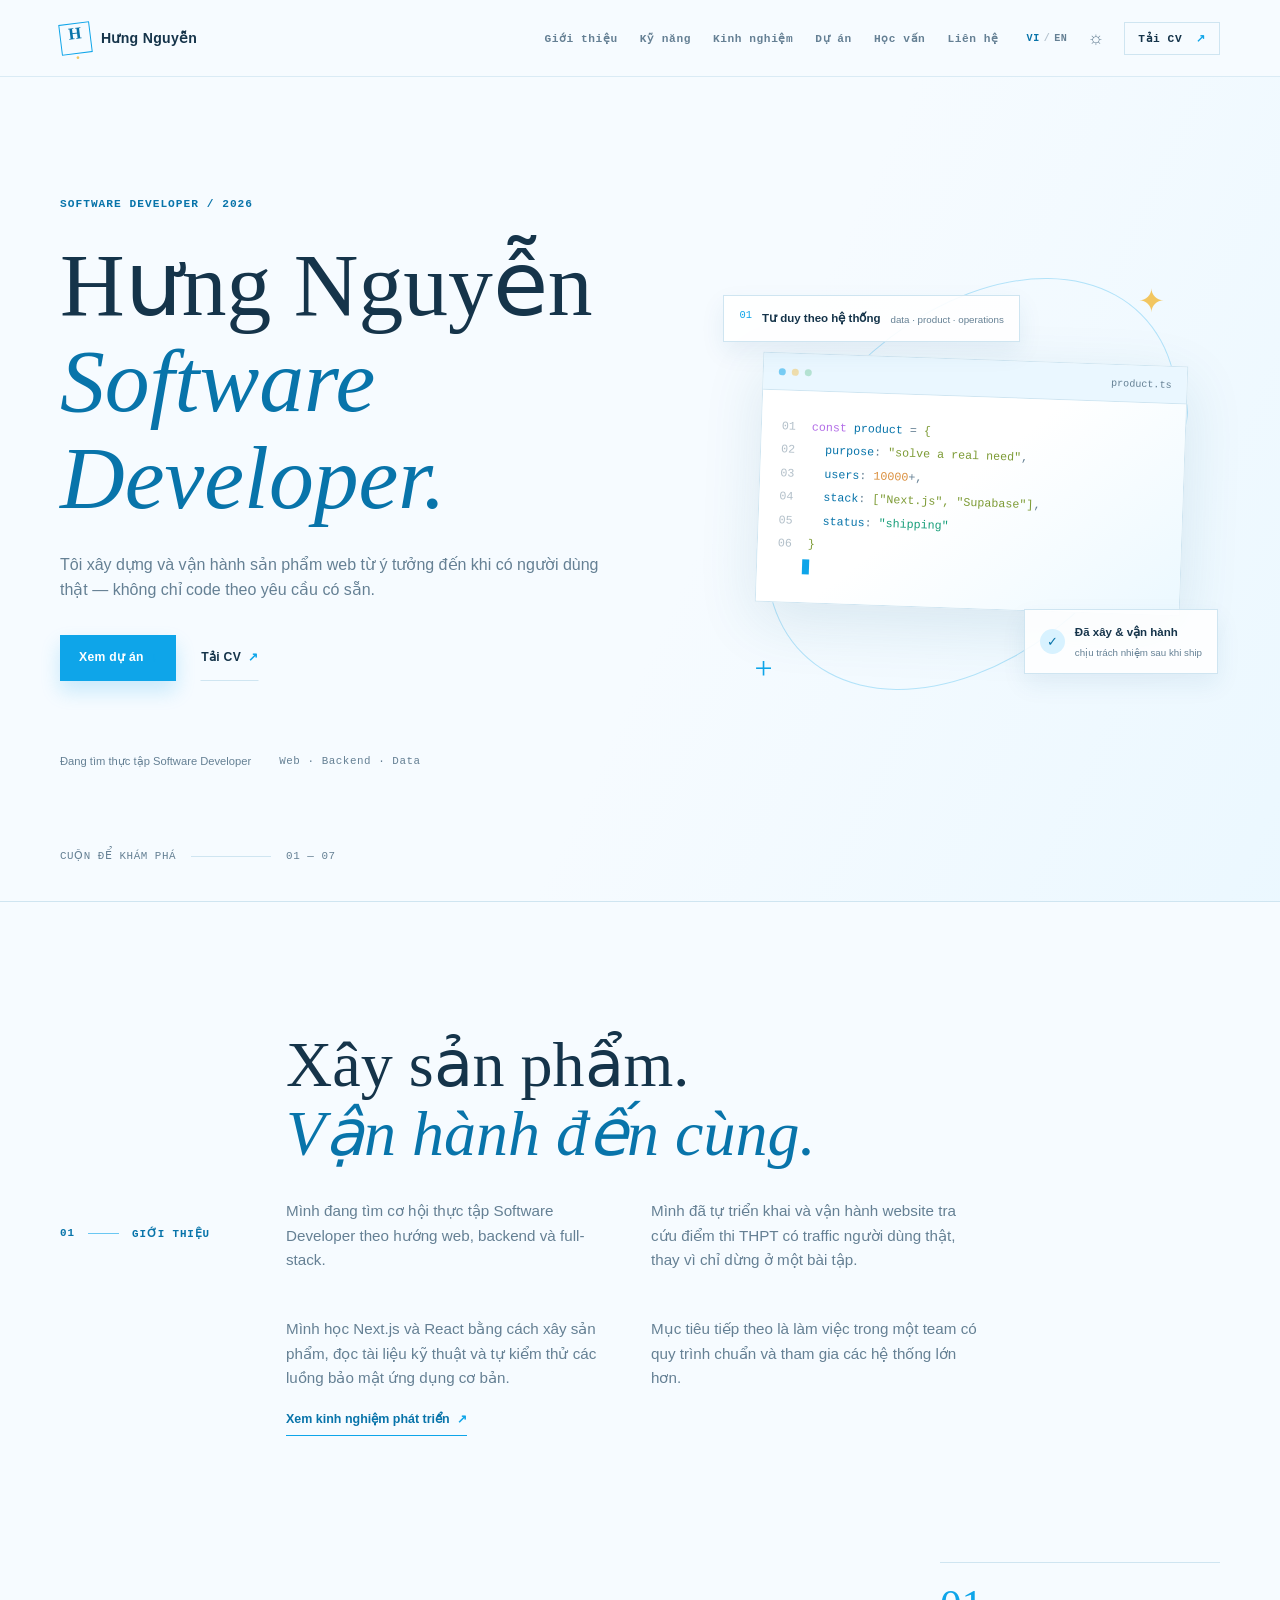
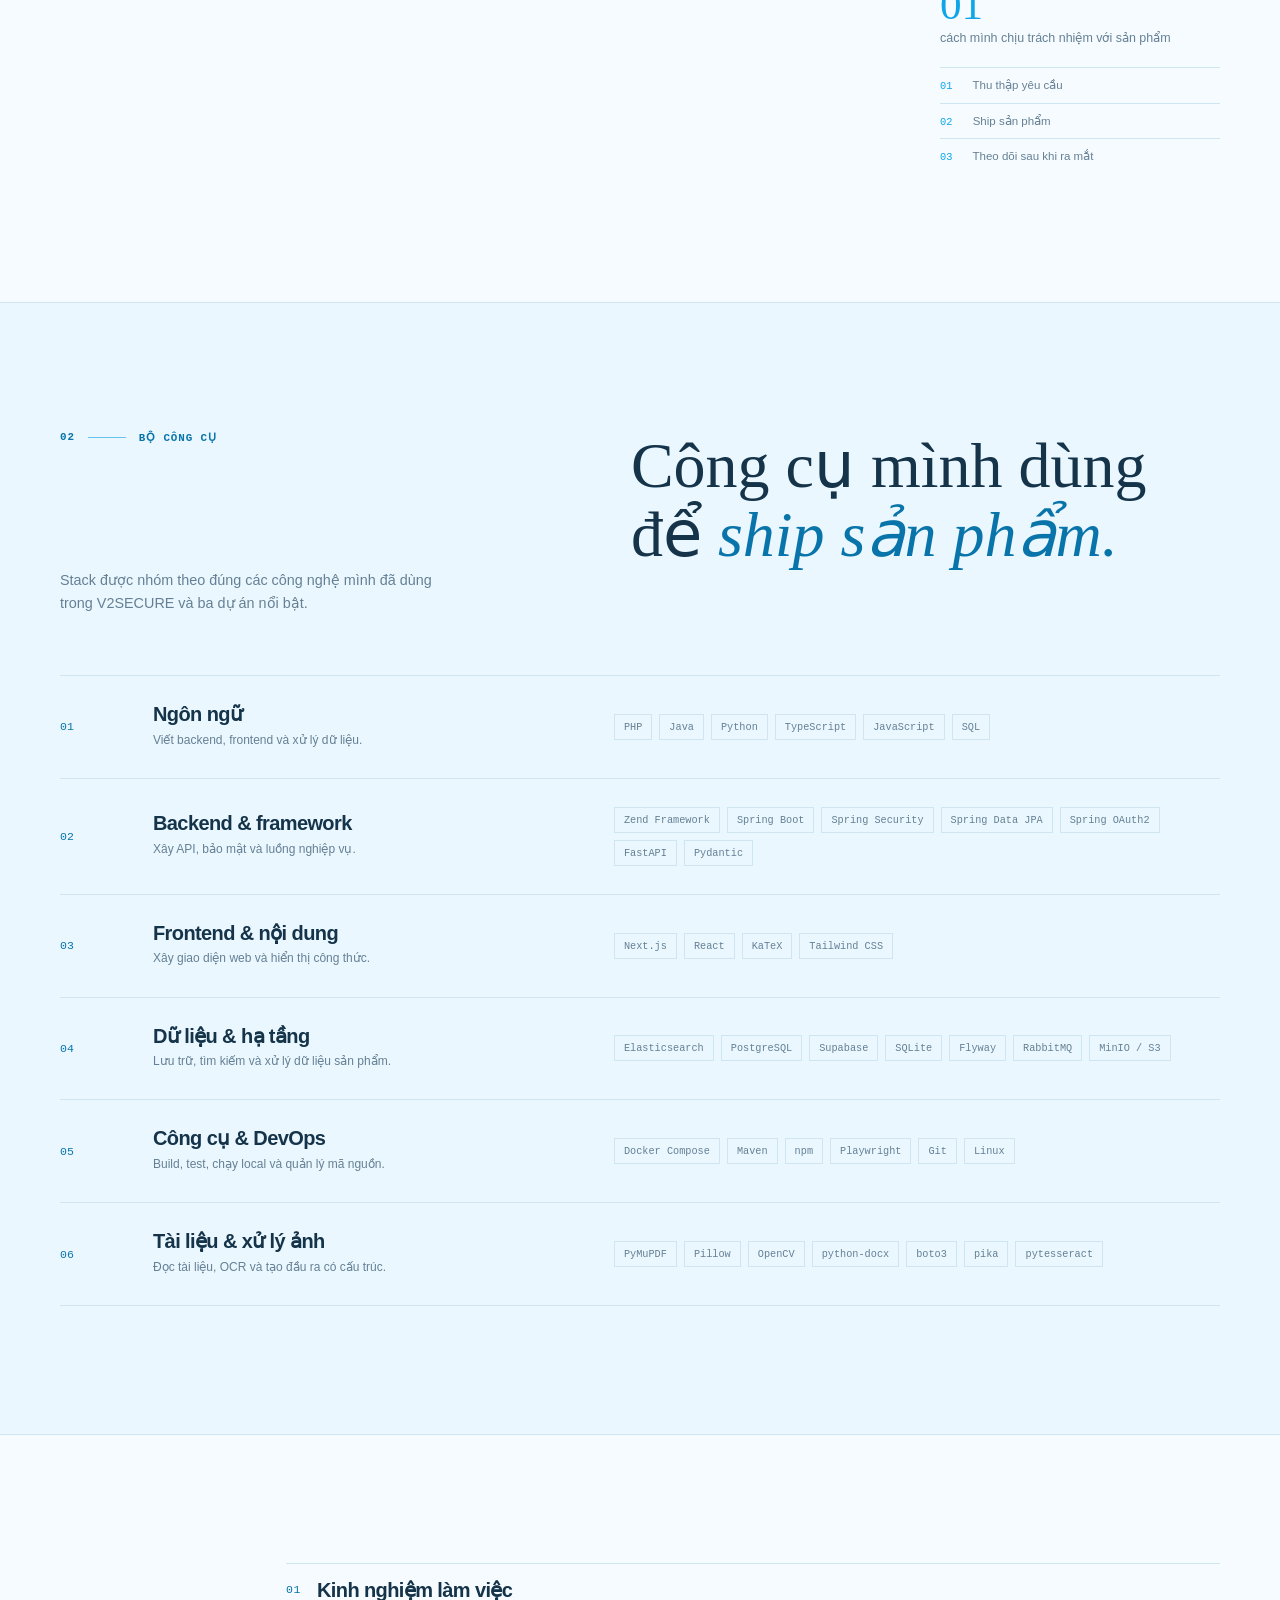
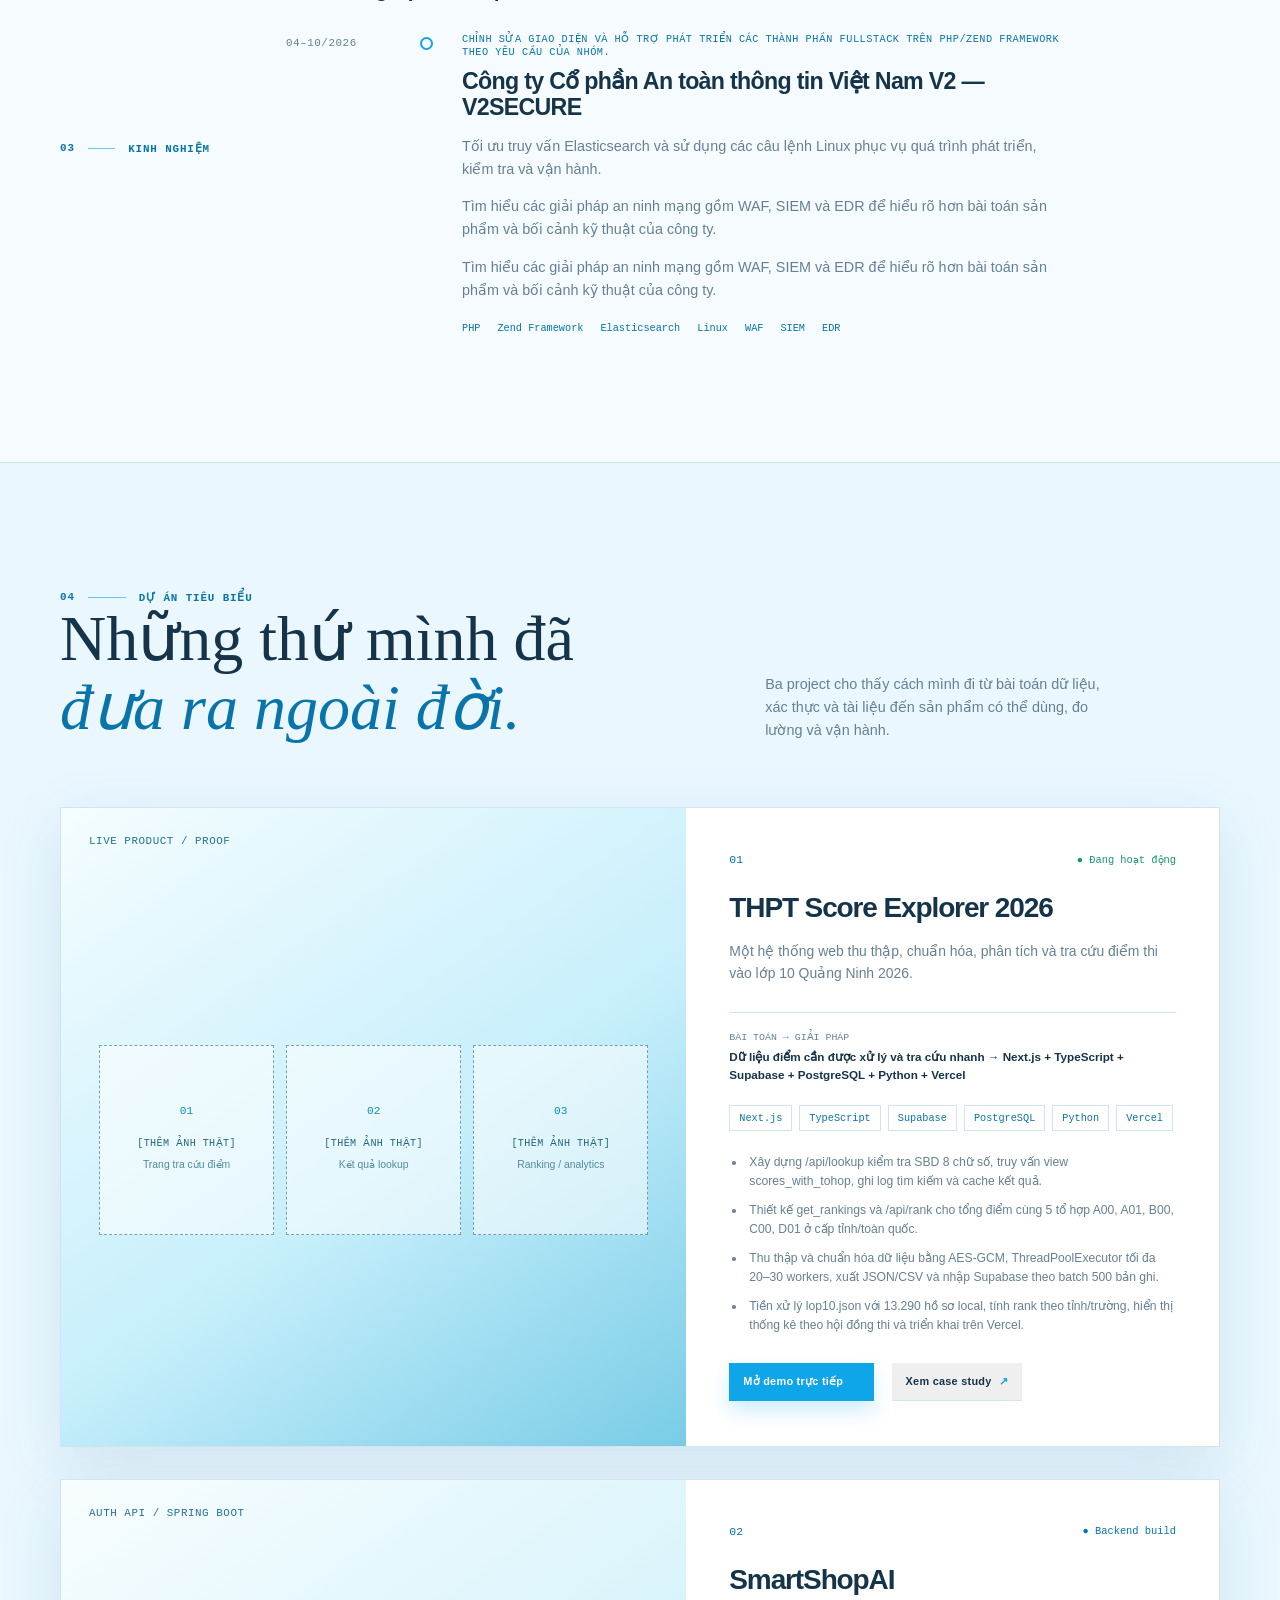
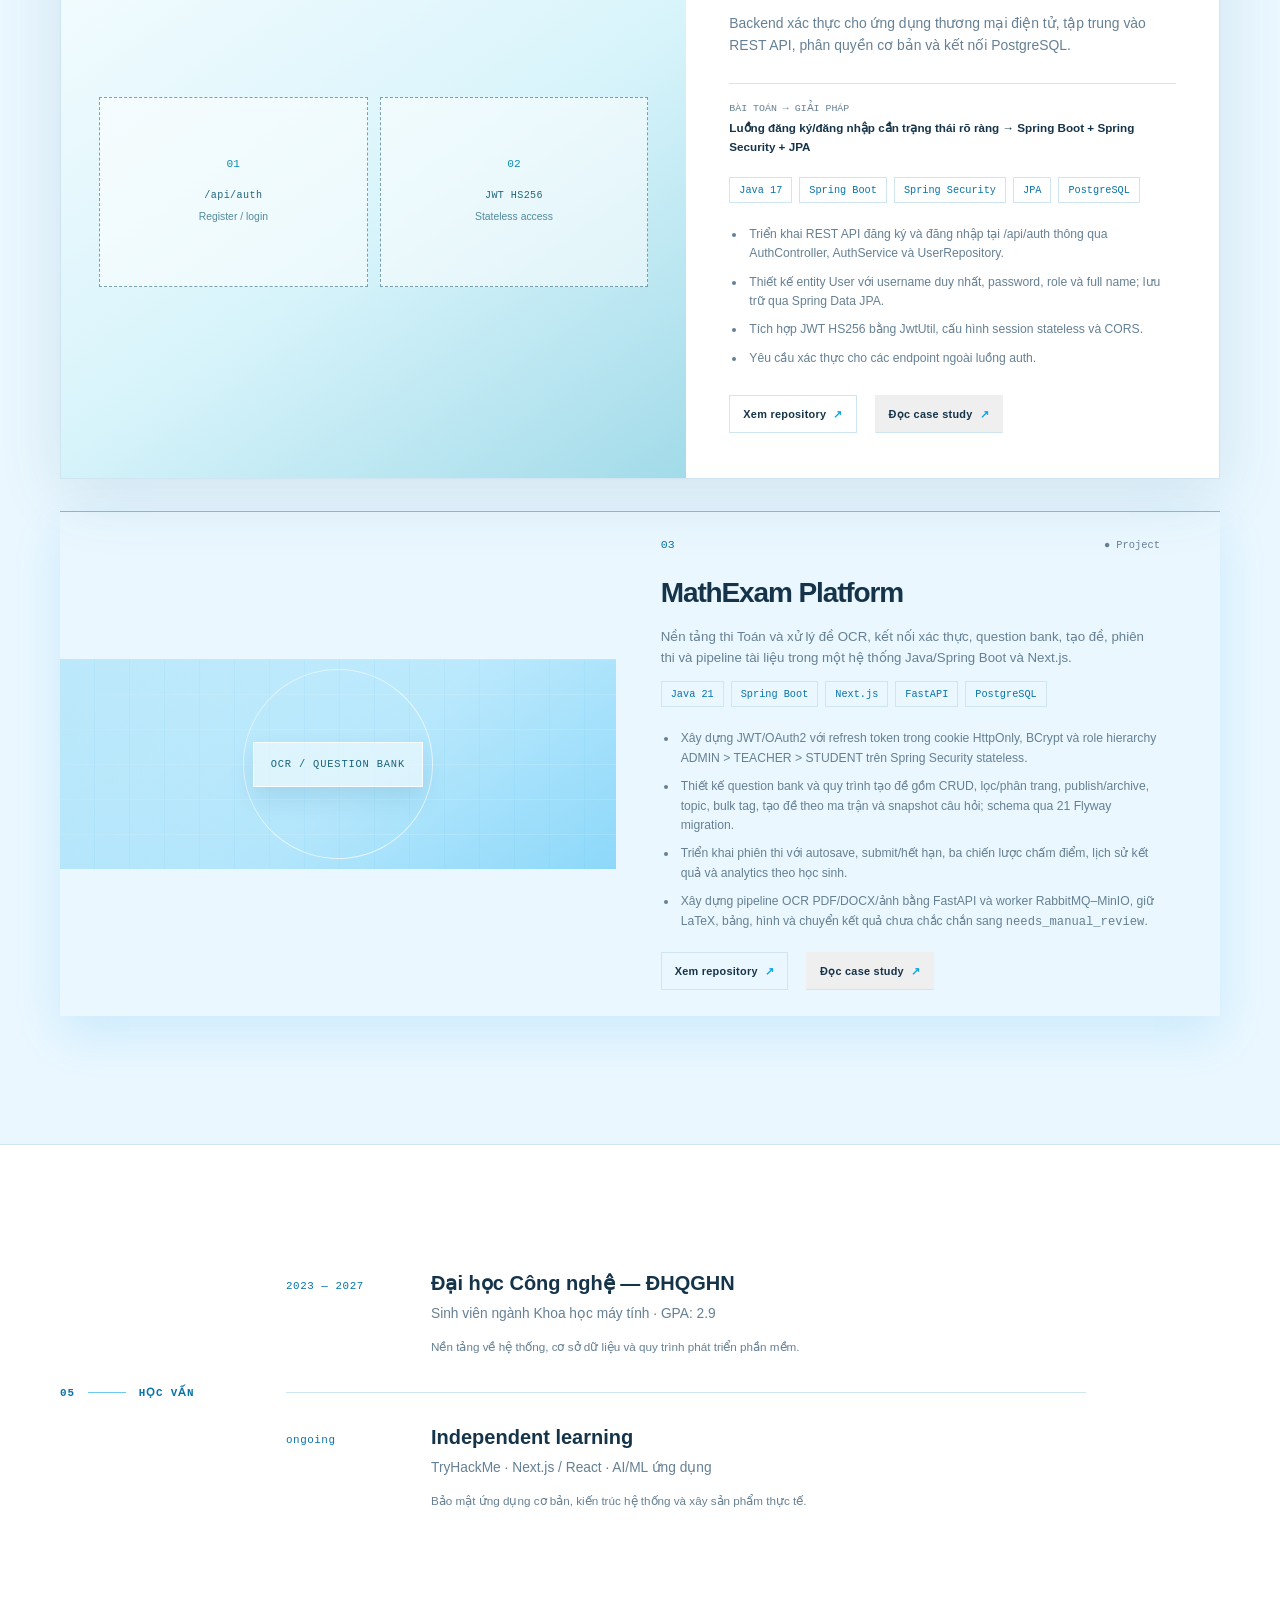
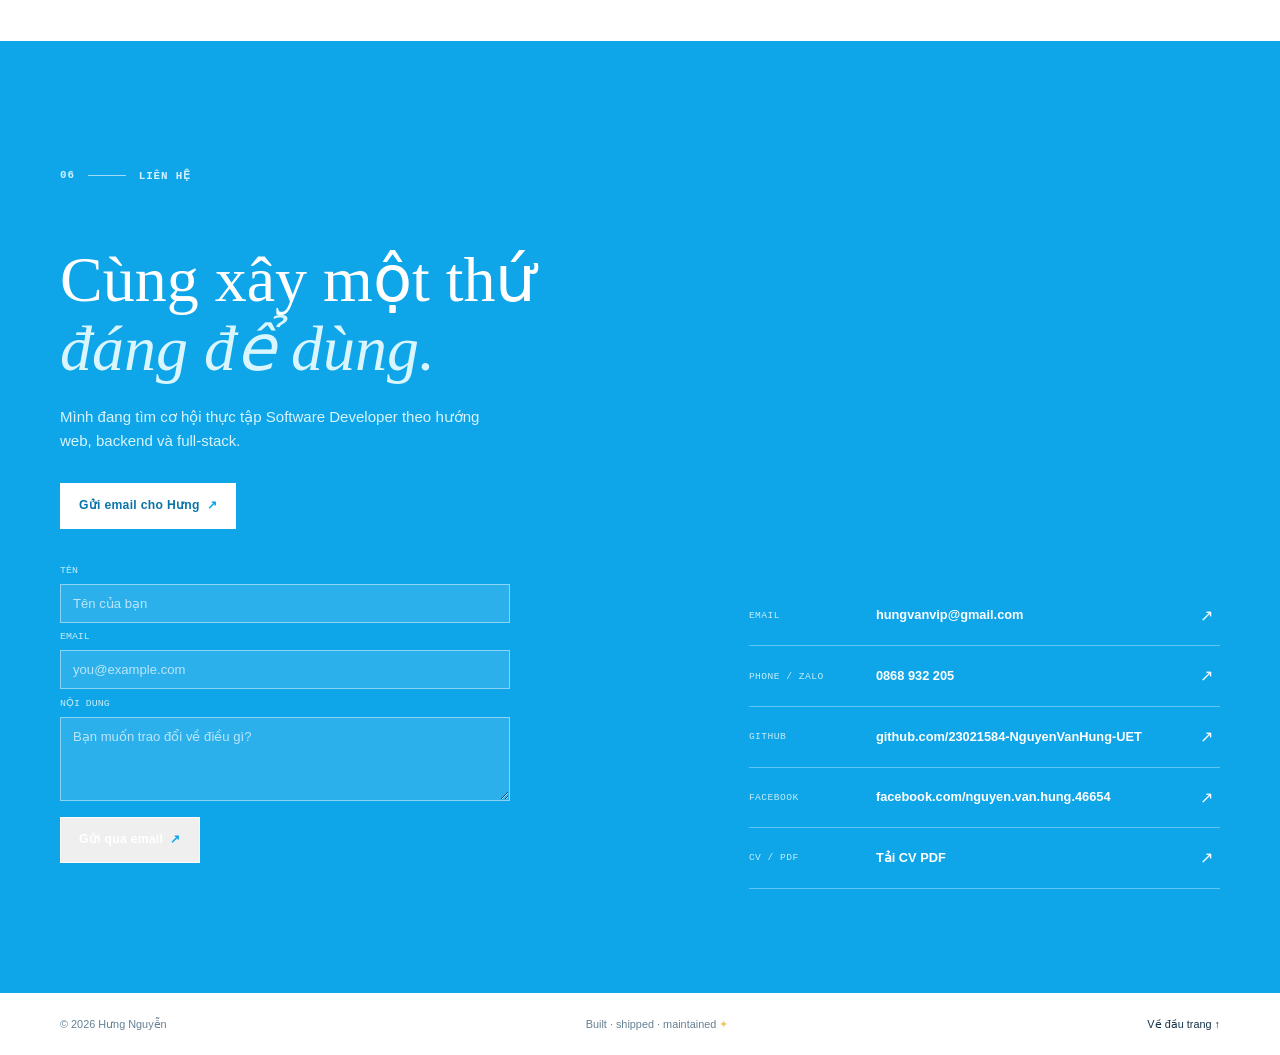
==== commit 69f44fbd: "Sync portfolio with updated CV" ====
--- a/index.html
+++ b/index.html
@@ -37,17 +37,17 @@
 
     <section id="about" class="section-pad section-about"><div class="container about-grid"><div class="section-label reveal"><span>01</span><span class="label-rule"></span><span>About me</span></div><div class="about-content reveal reveal-delay-1"><h2>Xây sản phẩm.<br><em>Vận hành đến cùng.</em></h2><div class="about-text"><p>Mình đang tìm cơ hội thực tập Software Developer theo hướng web, backend và full-stack.</p><p>Mình đã tự triển khai và vận hành website tra cứu điểm thi THPT có traffic người dùng thật, thay vì chỉ dừng ở một bài tập.</p><p>Mình học Next.js và React bằng cách xây sản phẩm, đọc tài liệu kỹ thuật và tự kiểm thử các luồng bảo mật ứng dụng cơ bản.</p><p>Mục tiêu tiếp theo là làm việc trong một team có quy trình chuẩn và tham gia các hệ thống lớn hơn.</p></div><a class="inline-link" href="#experience">Xem kinh nghiệm phát triển <span>↗</span></a></div><div class="about-aside reveal reveal-delay-2"><div class="aside-number">01</div><p>cách mình chịu trách nhiệm với sản phẩm</p><div class="aside-list"><span>01</span> Thu thập yêu cầu</div><div class="aside-list"><span>02</span> Ship sản phẩm</div><div class="aside-list"><span>03</span> Theo dõi sau khi ra mắt</div></div></div></section>
 
-    <section id="skills" class="section-pad section-skills"><div class="container"><div class="section-intro reveal"><div class="section-label"><span>02</span><span class="label-rule"></span><span>My toolkit</span></div><h2>Công cụ mình dùng<br>để <em>ship sản phẩm.</em></h2><p>Nhóm công nghệ được sắp theo mức độ liên quan đến các project đã triển khai. Không dùng thanh phần trăm khi chưa có dữ liệu đo lường.</p></div><div class="stack-list"><article class="stack-row reveal"><div class="stack-index">01</div><div class="stack-title"><h3>Frontend</h3><p>Xây giao diện web có cấu trúc và responsive.</p></div><div class="stack-tags"><span>Next.js</span><span>React</span><span>TypeScript</span><span>Tailwind CSS</span></div></article><article class="stack-row reveal"><div class="stack-index">02</div><div class="stack-title"><h3>Backend & API</h3><p>Thiết kế luồng nghiệp vụ và API rõ ràng.</p></div><div class="stack-tags"><span>PHP / Zend Framework</span><span>REST API</span></div></article><article class="stack-row reveal"><div class="stack-index">03</div><div class="stack-title"><h3>Dữ liệu & Hạ tầng</h3><p>Lưu trữ, tìm kiếm và vận hành dữ liệu sản phẩm.</p></div><div class="stack-tags"><span>Supabase</span><span>Elasticsearch</span><span>ClickHouse</span><span>Kafka</span></div></article><article class="stack-row reveal"><div class="stack-index">04</div><div class="stack-title"><h3>Công cụ khác</h3><p>Tự động hóa, thu thập dữ liệu và triển khai.</p></div><div class="stack-tags"><span>Python</span><span>Scrapy</span><span>Git / GitLab</span><span>Vercel</span></div></article></div></div></section>
+    <section id="skills" class="section-pad section-skills"><div class="container"><div class="section-intro reveal"><div class="section-label"><span>02</span><span class="label-rule"></span><span>My toolkit</span></div><h2>Công cụ mình dùng<br>để <em>ship sản phẩm.</em></h2><p>Stack được nhóm theo đúng các công nghệ mình đã dùng trong V2SECURE và ba dự án nổi bật.</p></div><div class="stack-list"><article class="stack-row reveal"><div class="stack-index">01</div><div class="stack-title"><h3>Ngôn ngữ</h3><p>Viết backend, frontend và xử lý dữ liệu.</p></div><div class="stack-tags"><span>PHP</span><span>Java</span><span>Python</span><span>TypeScript</span><span>JavaScript</span><span>SQL</span></div></article><article class="stack-row reveal"><div class="stack-index">02</div><div class="stack-title"><h3>Backend & framework</h3><p>Xây API, bảo mật và luồng nghiệp vụ.</p></div><div class="stack-tags"><span>Zend Framework</span><span>Spring Boot</span><span>Spring Security</span><span>Spring Data JPA</span><span>Spring OAuth2</span><span>FastAPI</span><span>Pydantic</span></div></article><article class="stack-row reveal"><div class="stack-index">03</div><div class="stack-title"><h3>Frontend & nội dung</h3><p>Xây giao diện web và hiển thị công thức.</p></div><div class="stack-tags"><span>Next.js</span><span>React</span><span>KaTeX</span><span>Tailwind CSS</span></div></article><article class="stack-row reveal"><div class="stack-index">04</div><div class="stack-title"><h3>Dữ liệu & hạ tầng</h3><p>Lưu trữ, tìm kiếm và xử lý dữ liệu sản phẩm.</p></div><div class="stack-tags"><span>Elasticsearch</span><span>PostgreSQL</span><span>Supabase</span><span>SQLite</span><span>Flyway</span><span>RabbitMQ</span><span>MinIO / S3</span></div></article><article class="stack-row reveal"><div class="stack-index">05</div><div class="stack-title"><h3>Công cụ & DevOps</h3><p>Build, test, chạy local và quản lý mã nguồn.</p></div><div class="stack-tags"><span>Docker Compose</span><span>Maven</span><span>npm</span><span>Playwright</span><span>Git</span><span>Linux</span></div></article><article class="stack-row reveal"><div class="stack-index">06</div><div class="stack-title"><h3>Tài liệu & xử lý ảnh</h3><p>Đọc tài liệu, OCR và tạo đầu ra có cấu trúc.</p></div><div class="stack-tags"><span>PyMuPDF</span><span>Pillow</span><span>OpenCV</span><span>python-docx</span><span>boto3</span><span>pika</span><span>pytesseract</span></div></article></div></div></section>
 
-    <section id="experience" class="section-pad section-experience"><div class="container experience-grid"><div class="section-label reveal"><span>03</span><span class="label-rule"></span><span>Experience</span></div><div class="experience-main reveal reveal-delay-1"><div class="experience-group-heading"><span class="mono">01</span><h3 class="experience-group-title">Kinh nghiệm phát triển sản phẩm</h3></div><div class="timeline"><article class="timeline-item experience-item-product"><div class="timeline-date mono">[KHOẢNG THỜI GIAN]</div><div class="timeline-marker"></div><div class="timeline-body"><p class="role-kicker">Independent product development</p><h3>Tự phát triển & vận hành sản phẩm web độc lập</h3><p>Đảm nhiệm toàn bộ vòng đời: thu thập yêu cầu và dữ liệu, thiết kế hệ thống, viết code, deploy và theo dõi vận hành sau khi ra mắt.</p><p>Xử lý traffic tăng đột biến theo mùa vụ và kiểm tra độ chính xác của dữ liệu lấy từ nguồn ngoài bằng các bước validate, đối chiếu và chuẩn hóa.</p><p>Ra quyết định kỹ thuật độc lập và tiếp tục chịu trách nhiệm với sản phẩm sau khi ship.</p><div class="experience-tags"><span>Product lifecycle</span><span>Data pipeline</span><span>Deployment</span><span>Operations</span></div></div></article></div></div></div></section>
+    <section id="experience" class="section-pad section-experience"><div class="container experience-grid"><div class="section-label reveal"><span>03</span><span class="label-rule"></span><span>Experience</span></div><div class="experience-main reveal reveal-delay-1"><div class="experience-group-heading"><span class="mono">01</span><h3 class="experience-group-title">Kinh nghiệm làm việc</h3></div><div class="timeline"><article class="timeline-item experience-item-v2secure"><div class="timeline-date mono">04–10/2026</div><div class="timeline-marker"></div><div class="timeline-body"><p class="role-kicker">Fullstack Developer Intern</p><h3>Công ty Cổ phần An toàn thông tin Việt Nam V2 — V2SECURE</h3><p>Chỉnh sửa giao diện và hỗ trợ phát triển các thành phần fullstack trên PHP/Zend Framework theo yêu cầu của nhóm.</p><p>Tối ưu truy vấn Elasticsearch và sử dụng các câu lệnh Linux phục vụ quá trình phát triển, kiểm tra và vận hành.</p><p>Tìm hiểu các giải pháp an ninh mạng gồm WAF, SIEM và EDR để hiểu rõ hơn bài toán sản phẩm và bối cảnh kỹ thuật của công ty.</p><div class="experience-tags"><span>PHP</span><span>Zend Framework</span><span>Elasticsearch</span><span>Linux</span><span>WAF</span><span>SIEM</span><span>EDR</span></div></div></article></div></div></div></section>
 
-    <section id="projects" class="section-pad section-projects"><div class="container"><div class="projects-heading reveal"><div><div class="section-label"><span>04</span><span class="label-rule"></span><span>Selected projects</span></div><h2>Những thứ mình đã<br><em>đưa ra ngoài đời.</em></h2></div><p>Ba project cho thấy cách mình đi từ bài toán dữ liệu và tài liệu đến sản phẩm có thể dùng, đo lường và vận hành.</p></div>
-      <div class="project-feature project-score reveal"><div class="project-visual project-proof-visual"><div class="visual-label mono">LIVE PRODUCT / PROOF</div><div class="project-proof-gallery" aria-label="Ảnh chụp thật cần bổ sung cho Score Explorer"><div class="proof-placeholder"><span>01</span><strong>[THÊM ẢNH THẬT]</strong><small>Trang tra cứu điểm</small></div><div class="proof-placeholder"><span>02</span><strong>[THÊM ẢNH THẬT]</strong><small>Kết quả lookup</small></div><div class="proof-placeholder"><span>03</span><strong>[THÊM ẢNH THẬT]</strong><small>Ranking / analytics</small></div></div></div><div class="project-detail"><div class="project-topline"><span class="project-number">01</span><span class="project-status">● Live product</span></div><h3>THPT Score Explorer 2026</h3><p class="project-summary">Một hệ thống web thu thập, chuẩn hóa, phân tích và tra cứu điểm thi vào lớp 10 Quảng Ninh 2026.</p><div class="project-role-block"><span>Bài toán → giải pháp</span><strong>Traffic tăng đột biến khi công bố điểm → Next.js + Supabase + Scrapy + Vercel</strong></div><div class="project-tech"><span>Next.js</span><span>React</span><span>TypeScript</span><span>Supabase</span><span>PostgreSQL</span><span>Python</span><span>Scrapy</span><span>Vercel</span></div><ul class="project-points"><li>Crawler lấy dữ liệu từ nguồn công bố chính thức, validate và chuẩn hóa trước khi ghi vào dataset.</li><li>13.290 hồ sơ từ 23 hội đồng/trường thi được xử lý, tính thứ hạng và phân bố điểm bằng PostgreSQL.</li><li>API lookup kiểm tra SBD 8 chữ số, cache kết quả 24 giờ và tách dữ liệu raw khỏi dataset public.</li><li>Kết quả: có người dùng thật; [SỐ LIỆU: lượt truy cập / lượt tra cứu / thời gian cao điểm].</li></ul><div class="project-actions"><a class="button button-primary button-small" href="https://thpt2026-iota.vercel.app/" target="_blank" rel="noopener noreferrer">Mở demo trực tiếp <span>↗</span></a><button class="button button-text button-small project-more" type="button" data-project="scores">Xem case study <span>↗</span></button></div></div></div>
-      <div class="project-feature project-ocr reveal"><div class="project-visual project-proof-visual project-proof-visual-ocr"><div class="visual-label mono">OCR PIPELINE / PYTHON</div><div class="project-proof-gallery" aria-label="Ảnh chụp thật cần bổ sung cho OCR converter"><div class="proof-placeholder"><span>01</span><strong>[THÊM ẢNH THẬT]</strong><small>PDF / image input</small></div><div class="proof-placeholder"><span>02</span><strong>[THÊM ẢNH THẬT]</strong><small>Editable Word output</small></div></div></div><div class="project-detail"><div class="project-topline"><span class="project-number">02</span><span class="project-status status-featured">● Technical build</span></div><h3>Structured Document → Editable Word</h3><p class="project-summary">Một pipeline chuyển tài liệu ảnh/PDF có công thức, bảng và hình minh họa thành văn bản Word có thể chỉnh sửa, giữ reading order và cấu trúc nội dung.</p><div class="project-role-block"><span>Bài toán → giải pháp</span><strong>Layout phức tạp và công thức khó ghép → Python microservice + vision-language + PaddleOCR PP-Structure</strong></div><div class="project-tech"><span>Python</span><span>Vision-language</span><span>PaddleOCR</span><span>PP-Structure</span><span>MathML</span><span>OMML / DOCX</span></div><ul class="project-points"><li>Rule-based pre-filter phát hiện vùng và thứ tự đọc trước khi đưa các trường hợp khó vào AI review loop.</li><li>Cascade theo confidence giảm số lần gọi model mạnh; chỉ nâng cấp xử lý khi tín hiệu không đủ chắc chắn.</li><li>Chuyển công thức sang MathML/OMML để kết quả Word tiếp tục chỉnh sửa được.</li><li>Kết quả: [SỐ LIỆU: độ chính xác / thời gian xử lý trung bình mỗi tài liệu].</li></ul><div class="project-actions"><button class="button button-text button-small project-more" type="button" data-project="ocr">Đọc case study <span>↗</span></button></div></div></div>
-      <article class="project-small project-old project-math-exam reveal"><div class="old-project-visual"><span class="old-project-mark mono">OCR / QUESTION BANK</span><span class="old-project-orbit"></span></div><div><div class="project-topline"><span class="project-number">03</span><span class="project-status status-muted">● Project</span></div><h3>MathExam Platform</h3><p class="project-old-description">Xây dựng pipeline xử lý tài liệu có cấu trúc, question bank và exam session. Hệ thống ưu tiên native PDF extraction, có scan fallback, lưu LaTeX, bảng, hình và cảnh báo uncertainty.</p><div class="project-tech"><span>Spring Boot</span><span>FastAPI</span><span>PostgreSQL</span><span>RabbitMQ</span><span>MinIO</span><span>Docker</span></div><div class="project-actions"><a class="button button-outline button-small" href="https://github.com/23021584-NguyenVanHung-UET/math-exam-platform" target="_blank" rel="noopener noreferrer">Xem repository <span>↗</span></a><button class="button button-text button-small project-more" type="button" data-project="math-exam">Đọc case study <span>↗</span></button></div></div></article>
+    <section id="projects" class="section-pad section-projects"><div class="container"><div class="projects-heading reveal"><div><div class="section-label"><span>04</span><span class="label-rule"></span><span>Selected projects</span></div><h2>Những thứ mình đã<br><em>đưa ra ngoài đời.</em></h2></div><p>Ba project cho thấy cách mình đi từ bài toán dữ liệu, xác thực và tài liệu đến sản phẩm có thể dùng, đo lường và vận hành.</p></div>
+      <div class="project-feature project-score reveal"><div class="project-visual project-proof-visual"><div class="visual-label mono">LIVE PRODUCT / PROOF</div><div class="project-proof-gallery" aria-label="Ảnh chụp thật cần bổ sung cho Score Explorer"><div class="proof-placeholder"><span>01</span><strong>[THÊM ẢNH THẬT]</strong><small>Trang tra cứu điểm</small></div><div class="proof-placeholder"><span>02</span><strong>[THÊM ẢNH THẬT]</strong><small>Kết quả lookup</small></div><div class="proof-placeholder"><span>03</span><strong>[THÊM ẢNH THẬT]</strong><small>Ranking / analytics</small></div></div></div><div class="project-detail"><div class="project-topline"><span class="project-number">01</span><span class="project-status">● Live product</span></div><h3>THPT Score Explorer 2026</h3><p class="project-summary">Hệ thống web tra cứu điểm và xếp hạng lớp 10, xử lý dữ liệu từ khâu thu thập, giải mã, chuẩn hóa đến API lookup và ranking.</p><div class="project-role-block"><span>Bài toán → giải pháp</span><strong>Dữ liệu điểm cần được xử lý và tra cứu nhanh → Next.js + TypeScript + Supabase + PostgreSQL + Python + Vercel</strong></div><div class="project-tech"><span>Next.js</span><span>TypeScript</span><span>Supabase</span><span>PostgreSQL</span><span>Python</span><span>Vercel</span></div><ul class="project-points"><li>Xây dựng <code>/api/lookup</code> kiểm tra SBD 8 chữ số, truy vấn view <code>scores_with_tohop</code>, ghi log tìm kiếm và cache kết quả.</li><li>Thiết kế hàm PostgreSQL <code>get_rankings</code> và API <code>/api/rank</code> cho tổng điểm cùng 5 tổ hợp A00, A01, B00, C00, D01 ở cấp tỉnh/toàn quốc.</li><li>Tự động thu thập và chuẩn hóa dữ liệu bằng AES-GCM, ThreadPoolExecutor tối đa 20–30 workers, xuất JSON/CSV và nhập Supabase theo batch 500 bản ghi.</li><li>Tiền xử lý <code>lop10.json</code> với 13.290 hồ sơ local, tính rank theo tỉnh/trường và hiển thị thống kê theo hội đồng thi; ứng dụng được triển khai trên Vercel.</li></ul><div class="project-actions"><a class="button button-primary button-small" href="https://thpt2026-iota.vercel.app/" target="_blank" rel="noopener noreferrer">Mở demo trực tiếp <span>↗</span></a><button class="button button-text button-small project-more" type="button" data-project="scores">Xem case study <span>↗</span></button></div></div></div>
+      <div class="project-feature project-smartshop reveal"><div class="project-visual project-proof-visual project-proof-visual-ocr"><div class="visual-label mono">AUTH API / SPRING BOOT</div><div class="project-proof-gallery" aria-label="Minh họa luồng xác thực SmartShopAI"><div class="proof-placeholder"><span>01</span><strong>/api/auth</strong><small>Register / login</small></div><div class="proof-placeholder"><span>02</span><strong>JWT HS256</strong><small>Stateless access</small></div></div></div><div class="project-detail"><div class="project-topline"><span class="project-number">02</span><span class="project-status status-featured">● Backend build</span></div><h3>SmartShopAI</h3><p class="project-summary">Backend xác thực cho ứng dụng thương mại điện tử, tập trung vào REST API, phân quyền cơ bản và kết nối PostgreSQL.</p><div class="project-role-block"><span>Bài toán → giải pháp</span><strong>Luồng đăng ký/đăng nhập cần trạng thái rõ ràng → Spring Boot + Spring Security + JPA</strong></div><div class="project-tech"><span>Java 17</span><span>Spring Boot</span><span>Spring Security</span><span>JPA</span><span>PostgreSQL</span></div><ul class="project-points"><li>Triển khai REST API đăng ký và đăng nhập tại <code>/api/auth</code> thông qua AuthController, AuthService và UserRepository.</li><li>Thiết kế entity User với username duy nhất, password, role và full name; lưu trữ qua Spring Data JPA.</li><li>Tích hợp JWT HS256 bằng JwtUtil, cấu hình session stateless và CORS.</li><li>Yêu cầu xác thực cho các endpoint ngoài luồng auth.</li></ul><div class="project-actions"><a class="button button-outline button-small" href="https://github.com/23021584-NguyenVanHung-UET/SmartShopAI" target="_blank" rel="noopener noreferrer">Xem repository <span>↗</span></a><button class="button button-text button-small project-more" type="button" data-project="smartshop">Đọc case study <span>↗</span></button></div></div></div>
+      <article class="project-small project-old project-math-exam reveal"><div class="old-project-visual"><span class="old-project-mark mono">OCR / QUESTION BANK</span><span class="old-project-orbit"></span></div><div><div class="project-topline"><span class="project-number">03</span><span class="project-status status-muted">● Project</span></div><h3>MathExam Platform</h3><p class="project-old-description">Nền tảng thi Toán và xử lý đề OCR, kết nối xác thực, question bank, tạo đề, phiên thi và pipeline tài liệu trong một hệ thống Java/Spring Boot và Next.js.</p><div class="project-tech"><span>Java 21</span><span>Spring Boot</span><span>Next.js</span><span>FastAPI</span><span>PostgreSQL</span></div><ul class="project-points"><li>Xây dựng JWT/OAuth2 với refresh token trong cookie HttpOnly, BCrypt và role hierarchy ADMIN &gt; TEACHER &gt; STUDENT trên Spring Security stateless.</li><li>Thiết kế question bank và quy trình tạo đề gồm CRUD, lọc/phân trang, publish/archive, topic, bulk tag, tạo đề theo ma trận và snapshot câu hỏi; schema qua 21 Flyway migration.</li><li>Triển khai phiên thi với autosave, submit/hết hạn, ba chiến lược chấm điểm, lịch sử kết quả và analytics theo học sinh.</li><li>Xây dựng pipeline OCR PDF/DOCX/ảnh bằng FastAPI và worker RabbitMQ–MinIO, giữ LaTeX, bảng, hình và chuyển kết quả chưa chắc chắn sang <code>needs_manual_review</code>.</li></ul><div class="project-actions"><a class="button button-outline button-small" href="https://github.com/23021584-NguyenVanHung-UET/math-exam-platform" target="_blank" rel="noopener noreferrer">Xem repository <span>↗</span></a><button class="button button-text button-small project-more" type="button" data-project="math-exam">Đọc case study <span>↗</span></button></div></div></article>
     </div></section>
 
-    <section id="education" class="section-pad section-education"><div class="container education-grid"><div class="section-label reveal"><span>05</span><span class="label-rule"></span><span>Education</span></div><div class="education-main reveal reveal-delay-1"><div class="education-item"><span class="mono education-year">2023 — 2027</span><div><h3>Đại học Công nghệ — ĐHQGHN</h3><p>Sinh viên ngành Công nghệ thông tin</p><span class="education-note">Nền tảng về hệ thống, cơ sở dữ liệu và quy trình phát triển phần mềm.</span></div></div><div class="education-item"><span class="mono education-year">ongoing</span><div><h3>Independent learning</h3><p>TryHackMe · Next.js / React · AI/ML ứng dụng</p><span class="education-note">Bảo mật ứng dụng cơ bản, kiến trúc hệ thống và xây sản phẩm thực tế.</span></div></div></div></div></section>
+    <section id="education" class="section-pad section-education"><div class="container education-grid"><div class="section-label reveal"><span>05</span><span class="label-rule"></span><span>Education</span></div><div class="education-main reveal reveal-delay-1"><div class="education-item"><span class="mono education-year">2023 — 2027</span><div><h3>Đại học Công nghệ — ĐHQGHN</h3><p>Sinh viên ngành Khoa học máy tính · GPA: 2.9</p><span class="education-note">Nền tảng về hệ thống, cơ sở dữ liệu và quy trình phát triển phần mềm.</span></div></div><div class="education-item"><span class="mono education-year">ongoing</span><div><h3>Independent learning</h3><p>TryHackMe · Next.js / React · AI/ML ứng dụng</p><span class="education-note">Bảo mật ứng dụng cơ bản, kiến trúc hệ thống và xây sản phẩm thực tế.</span></div></div></div></div></section>
 
     <section id="contact" class="section-pad section-contact"><div class="container contact-wrap reveal"><div class="section-label"><span>06</span><span class="label-rule"></span><span>Get in touch</span></div><div class="contact-grid"><div><h2>Cùng xây một thứ<br><em>đáng để dùng.</em></h2><p>Mình đang tìm cơ hội thực tập Software Developer theo hướng web, backend và full-stack.</p><a class="button button-primary" href="mailto:hungvanvip@gmail.com">Gửi email cho Hưng <span>↗</span></a><form id="contact-form" class="contact-form"><label for="contact-name">Tên</label><input id="contact-name" name="name" type="text" autocomplete="name" placeholder="Tên của bạn" required><label for="contact-email">Email</label><input id="contact-email" name="email" type="email" autocomplete="email" placeholder="you@example.com" required><label for="contact-message">Nội dung</label><textarea id="contact-message" name="message" rows="4" placeholder="Bạn muốn trao đổi về điều gì?" required></textarea><button class="button button-outline contact-submit" type="submit">Gửi qua email <span>↗</span></button><p id="contact-status" class="contact-status" role="status" aria-live="polite"></p></form></div><div class="contact-links"><a href="mailto:hungvanvip@gmail.com"><span class="contact-label mono">EMAIL</span><strong>hungvanvip@gmail.com</strong><span>↗</span></a><a href="tel:0868932205"><span class="contact-label mono">PHONE / ZALO</span><strong>0868 932 205</strong><span>↗</span></a><a href="https://github.com/23021584-NguyenVanHung-UET" target="_blank" rel="noreferrer"><span class="contact-label mono">GITHUB</span><strong>github.com/23021584-NguyenVanHung-UET</strong><span>↗</span></a><a href="https://www.facebook.com/nguyen.van.hung.46654" target="_blank" rel="noopener noreferrer"><span class="contact-label mono">FACEBOOK</span><strong>facebook.com/nguyen.van.hung.46654</strong><span>↗</span></a><a href="assets/cv/resume.pdf" target="_blank" rel="noopener noreferrer"><span class="contact-label mono">CV / PDF</span><strong>Tải CV PDF</strong><span>↗</span></a></div></div></div></section>
   </main>
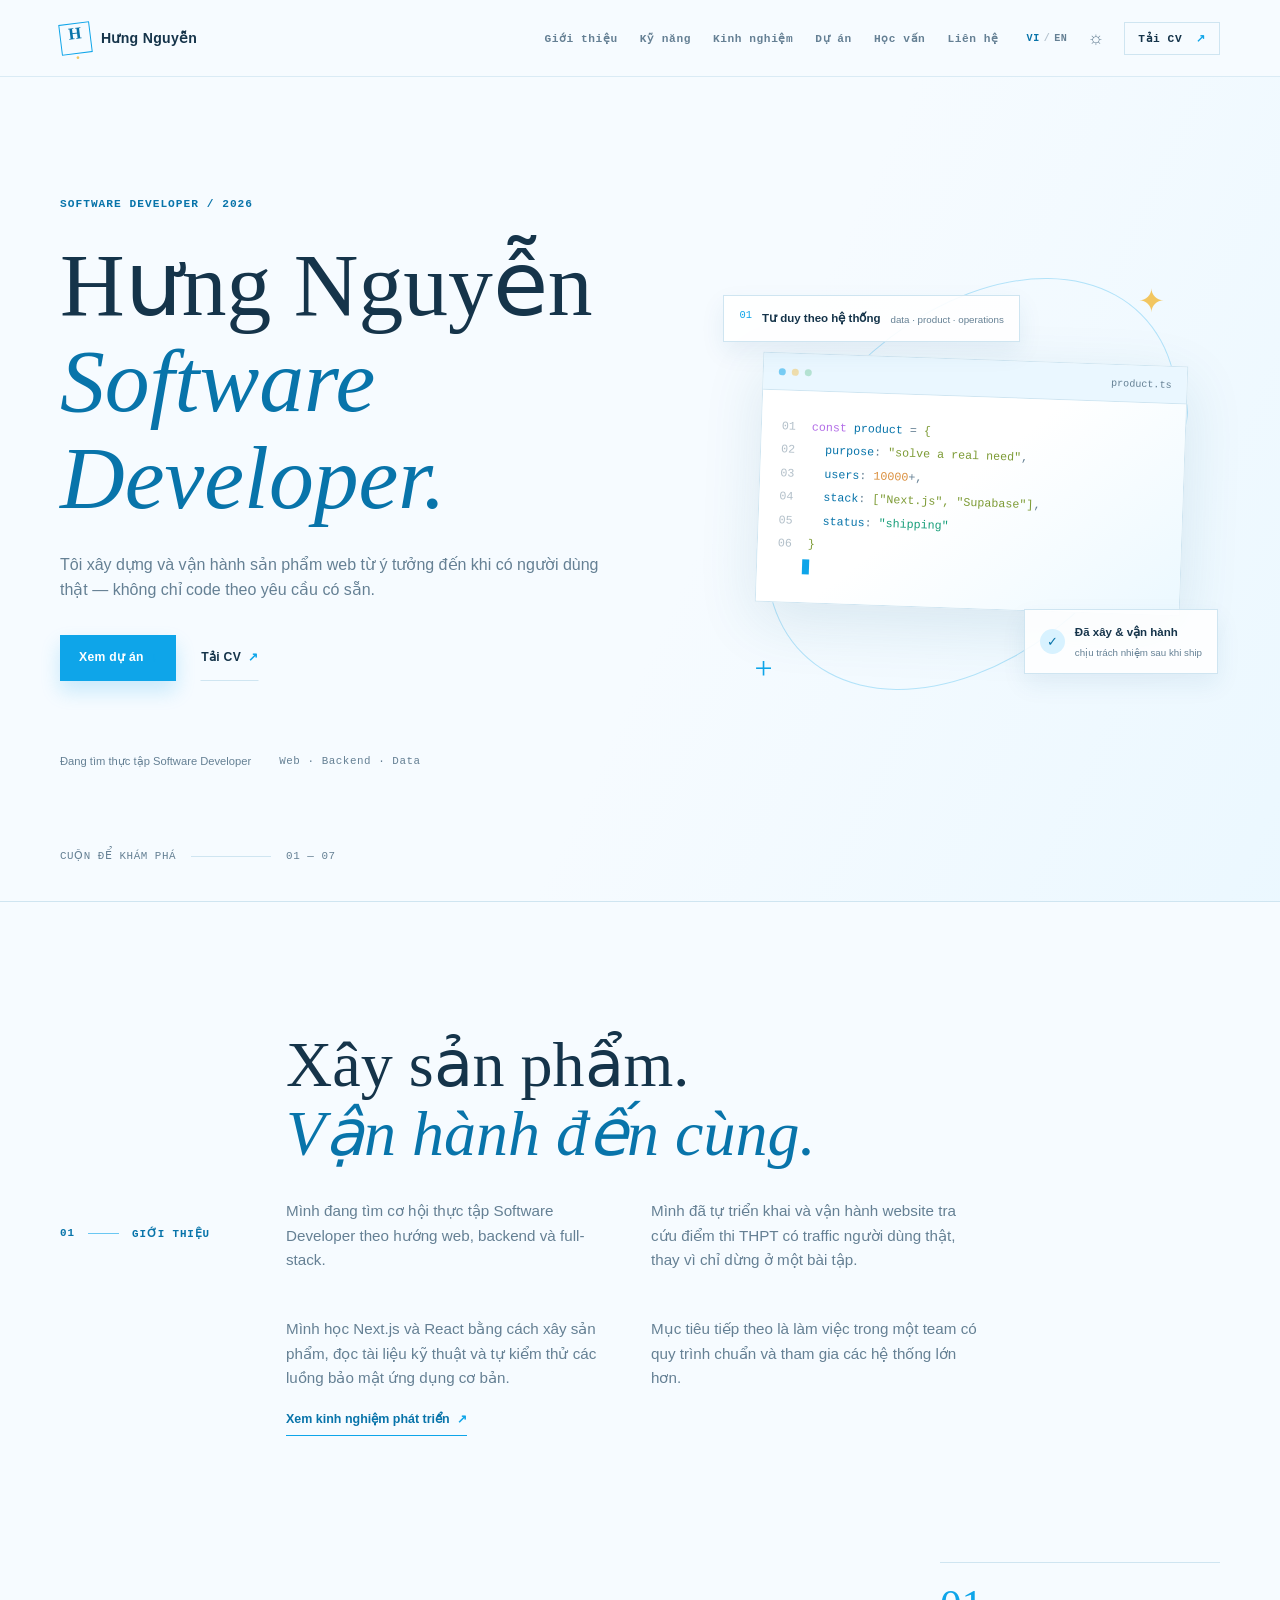
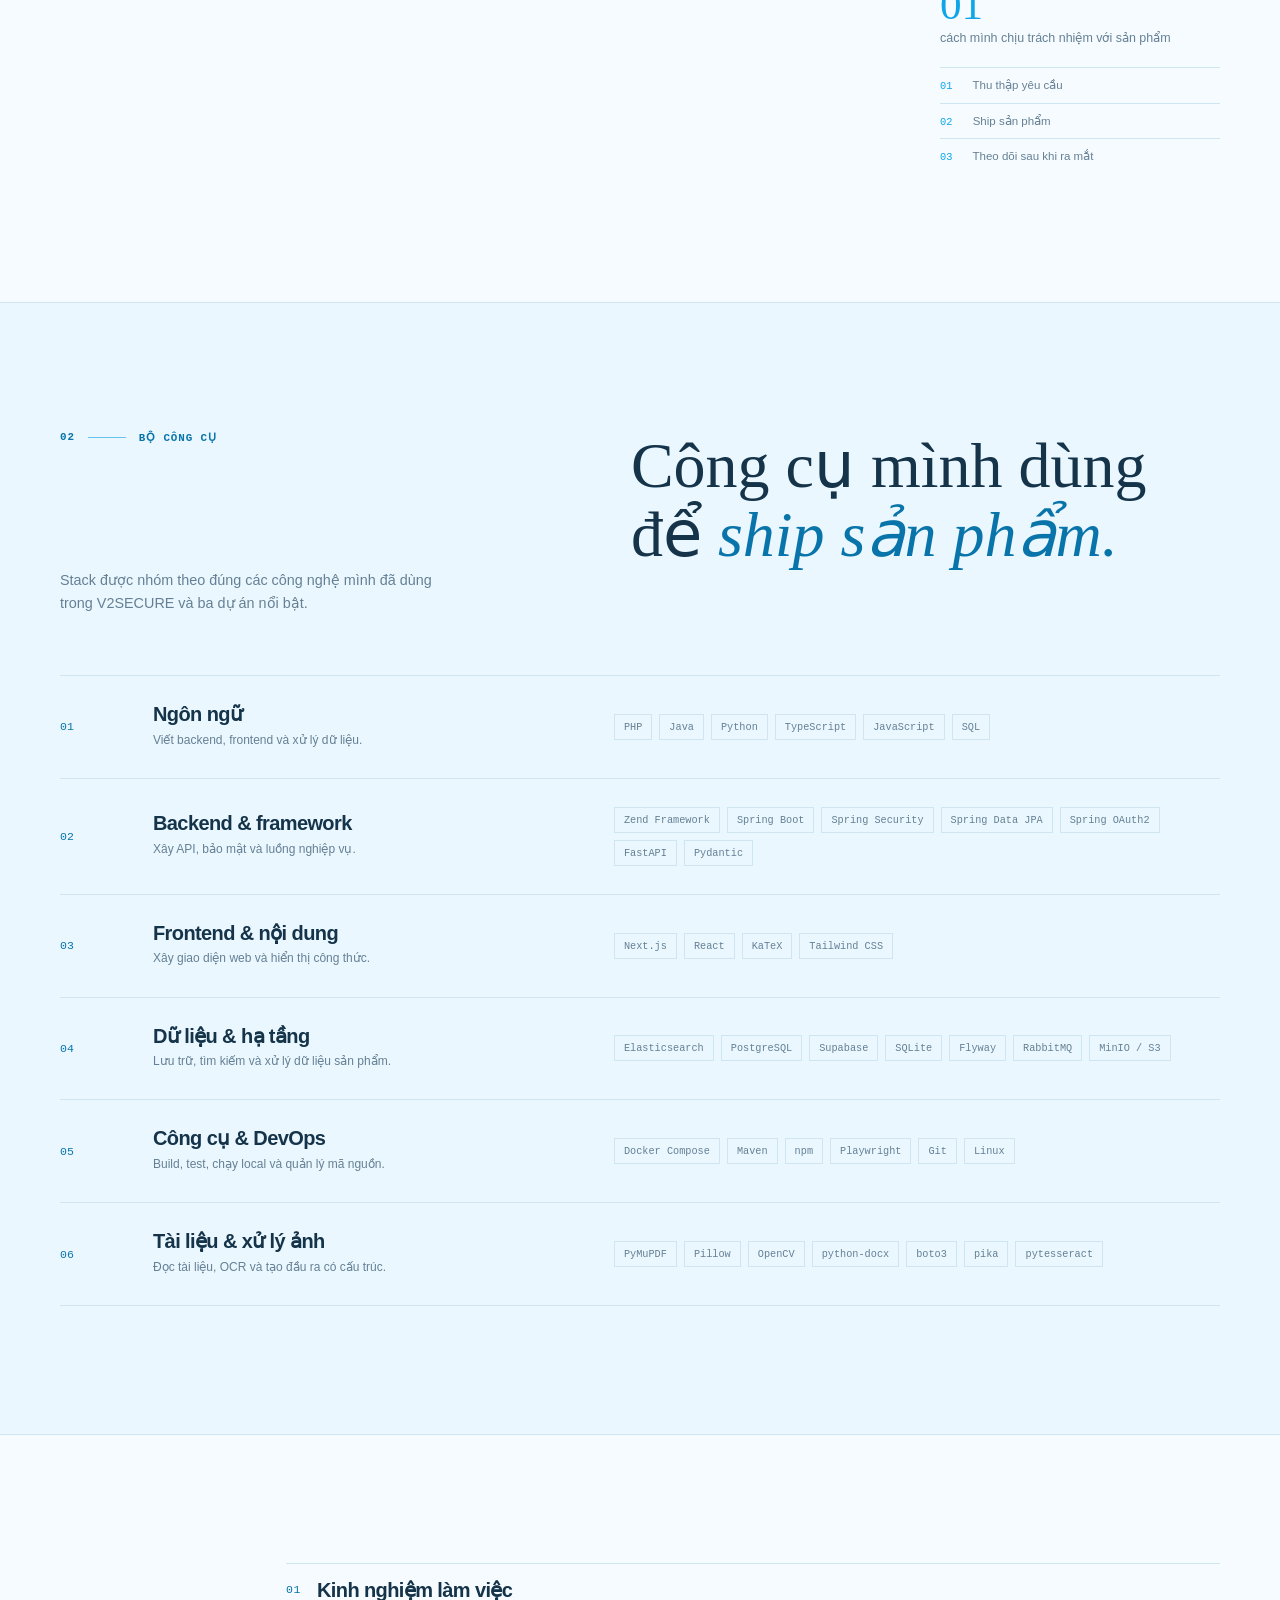
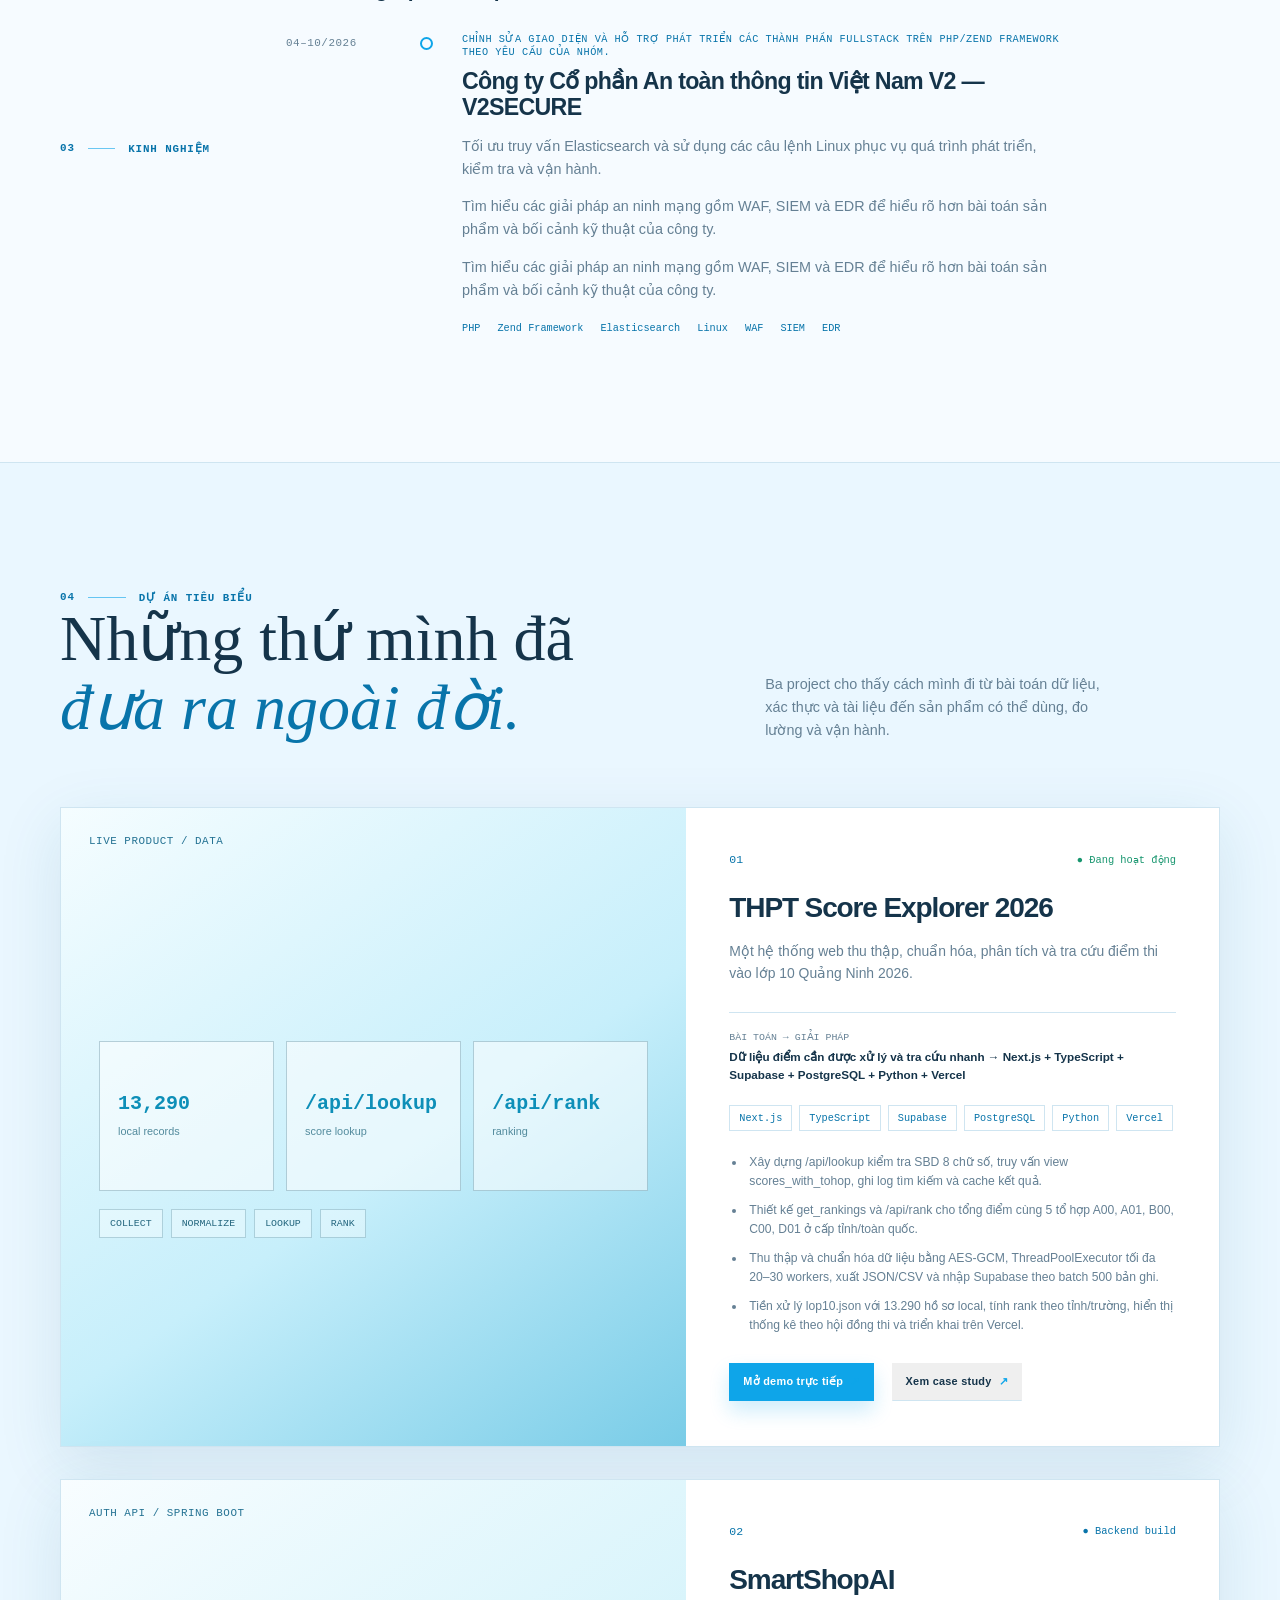
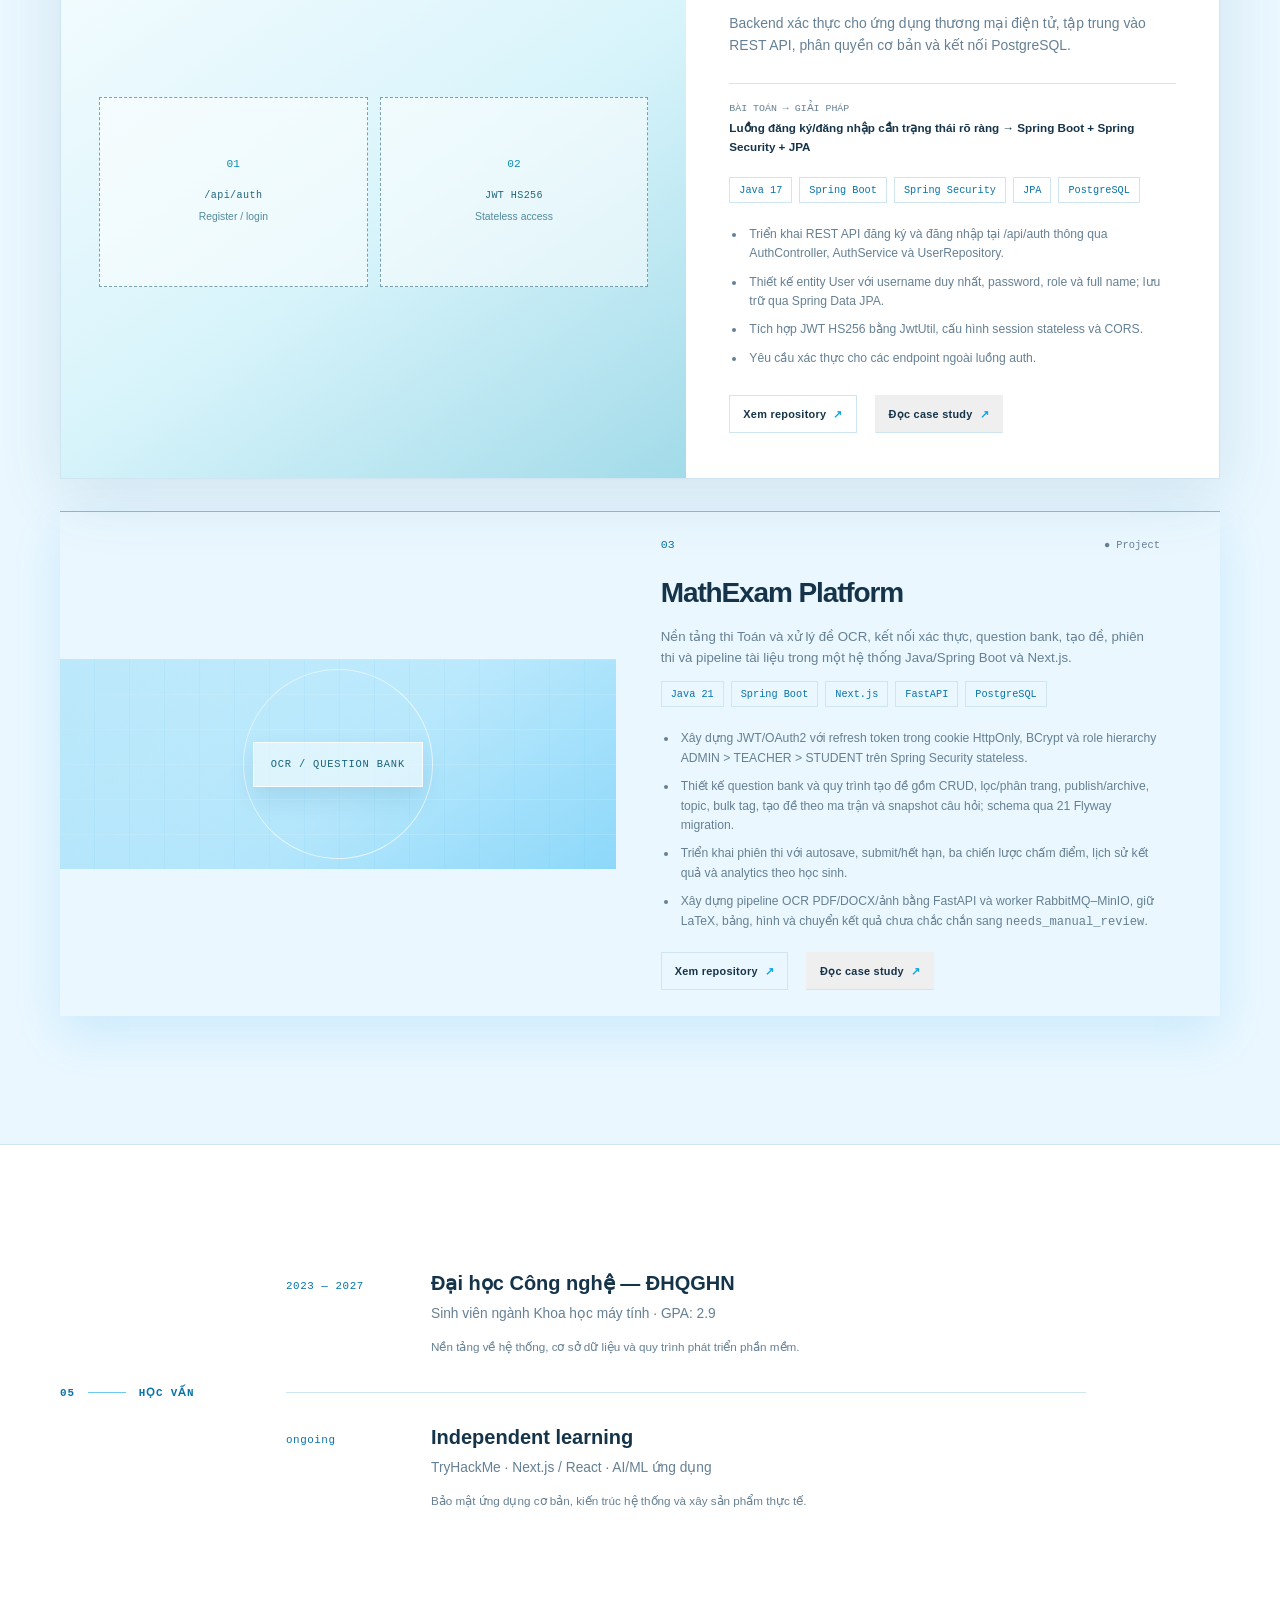
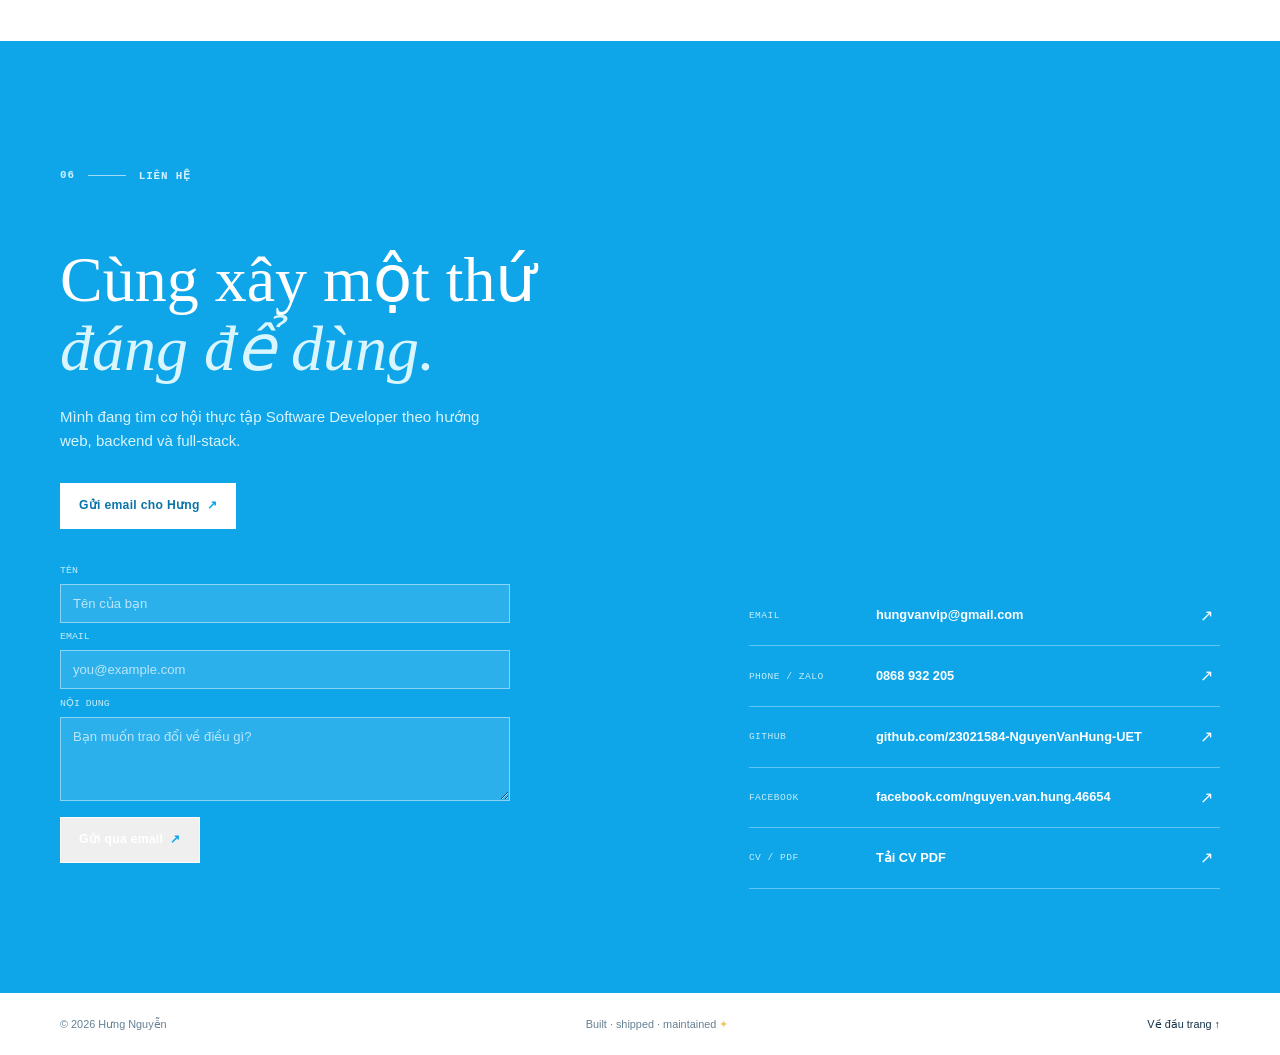
==== commit 645b189e: "Remove image placeholders from score project visual" ====
--- a/index.html
+++ b/index.html
@@ -42,7 +42,7 @@
     <section id="experience" class="section-pad section-experience"><div class="container experience-grid"><div class="section-label reveal"><span>03</span><span class="label-rule"></span><span>Experience</span></div><div class="experience-main reveal reveal-delay-1"><div class="experience-group-heading"><span class="mono">01</span><h3 class="experience-group-title">Kinh nghiệm làm việc</h3></div><div class="timeline"><article class="timeline-item experience-item-v2secure"><div class="timeline-date mono">04–10/2026</div><div class="timeline-marker"></div><div class="timeline-body"><p class="role-kicker">Fullstack Developer Intern</p><h3>Công ty Cổ phần An toàn thông tin Việt Nam V2 — V2SECURE</h3><p>Chỉnh sửa giao diện và hỗ trợ phát triển các thành phần fullstack trên PHP/Zend Framework theo yêu cầu của nhóm.</p><p>Tối ưu truy vấn Elasticsearch và sử dụng các câu lệnh Linux phục vụ quá trình phát triển, kiểm tra và vận hành.</p><p>Tìm hiểu các giải pháp an ninh mạng gồm WAF, SIEM và EDR để hiểu rõ hơn bài toán sản phẩm và bối cảnh kỹ thuật của công ty.</p><div class="experience-tags"><span>PHP</span><span>Zend Framework</span><span>Elasticsearch</span><span>Linux</span><span>WAF</span><span>SIEM</span><span>EDR</span></div></div></article></div></div></div></section>
 
     <section id="projects" class="section-pad section-projects"><div class="container"><div class="projects-heading reveal"><div><div class="section-label"><span>04</span><span class="label-rule"></span><span>Selected projects</span></div><h2>Những thứ mình đã<br><em>đưa ra ngoài đời.</em></h2></div><p>Ba project cho thấy cách mình đi từ bài toán dữ liệu, xác thực và tài liệu đến sản phẩm có thể dùng, đo lường và vận hành.</p></div>
-      <div class="project-feature project-score reveal"><div class="project-visual project-proof-visual"><div class="visual-label mono">LIVE PRODUCT / PROOF</div><div class="project-proof-gallery" aria-label="Ảnh chụp thật cần bổ sung cho Score Explorer"><div class="proof-placeholder"><span>01</span><strong>[THÊM ẢNH THẬT]</strong><small>Trang tra cứu điểm</small></div><div class="proof-placeholder"><span>02</span><strong>[THÊM ẢNH THẬT]</strong><small>Kết quả lookup</small></div><div class="proof-placeholder"><span>03</span><strong>[THÊM ẢNH THẬT]</strong><small>Ranking / analytics</small></div></div></div><div class="project-detail"><div class="project-topline"><span class="project-number">01</span><span class="project-status">● Live product</span></div><h3>THPT Score Explorer 2026</h3><p class="project-summary">Hệ thống web tra cứu điểm và xếp hạng lớp 10, xử lý dữ liệu từ khâu thu thập, giải mã, chuẩn hóa đến API lookup và ranking.</p><div class="project-role-block"><span>Bài toán → giải pháp</span><strong>Dữ liệu điểm cần được xử lý và tra cứu nhanh → Next.js + TypeScript + Supabase + PostgreSQL + Python + Vercel</strong></div><div class="project-tech"><span>Next.js</span><span>TypeScript</span><span>Supabase</span><span>PostgreSQL</span><span>Python</span><span>Vercel</span></div><ul class="project-points"><li>Xây dựng <code>/api/lookup</code> kiểm tra SBD 8 chữ số, truy vấn view <code>scores_with_tohop</code>, ghi log tìm kiếm và cache kết quả.</li><li>Thiết kế hàm PostgreSQL <code>get_rankings</code> và API <code>/api/rank</code> cho tổng điểm cùng 5 tổ hợp A00, A01, B00, C00, D01 ở cấp tỉnh/toàn quốc.</li><li>Tự động thu thập và chuẩn hóa dữ liệu bằng AES-GCM, ThreadPoolExecutor tối đa 20–30 workers, xuất JSON/CSV và nhập Supabase theo batch 500 bản ghi.</li><li>Tiền xử lý <code>lop10.json</code> với 13.290 hồ sơ local, tính rank theo tỉnh/trường và hiển thị thống kê theo hội đồng thi; ứng dụng được triển khai trên Vercel.</li></ul><div class="project-actions"><a class="button button-primary button-small" href="https://thpt2026-iota.vercel.app/" target="_blank" rel="noopener noreferrer">Mở demo trực tiếp <span>↗</span></a><button class="button button-text button-small project-more" type="button" data-project="scores">Xem case study <span>↗</span></button></div></div></div>
+      <div class="project-feature project-score reveal"><div class="project-visual project-proof-visual"><div class="visual-label mono">LIVE PRODUCT / DATA</div><div class="proof-metric-grid"><div><strong>13,290</strong><small>local records</small></div><div><strong>/api/lookup</strong><small>score lookup</small></div><div><strong>/api/rank</strong><small>ranking</small></div></div><div class="proof-flow"><span>collect</span><span>normalize</span><span>lookup</span><span>rank</span></div></div><div class="project-detail"><div class="project-topline"><span class="project-number">01</span><span class="project-status">● Live product</span></div><h3>THPT Score Explorer 2026</h3><p class="project-summary">Hệ thống web tra cứu điểm và xếp hạng lớp 10, xử lý dữ liệu từ khâu thu thập, giải mã, chuẩn hóa đến API lookup và ranking.</p><div class="project-role-block"><span>Bài toán → giải pháp</span><strong>Dữ liệu điểm cần được xử lý và tra cứu nhanh → Next.js + TypeScript + Supabase + PostgreSQL + Python + Vercel</strong></div><div class="project-tech"><span>Next.js</span><span>TypeScript</span><span>Supabase</span><span>PostgreSQL</span><span>Python</span><span>Vercel</span></div><ul class="project-points"><li>Xây dựng <code>/api/lookup</code> kiểm tra SBD 8 chữ số, truy vấn view <code>scores_with_tohop</code>, ghi log tìm kiếm và cache kết quả.</li><li>Thiết kế hàm PostgreSQL <code>get_rankings</code> và API <code>/api/rank</code> cho tổng điểm cùng 5 tổ hợp A00, A01, B00, C00, D01 ở cấp tỉnh/toàn quốc.</li><li>Tự động thu thập và chuẩn hóa dữ liệu bằng AES-GCM, ThreadPoolExecutor tối đa 20–30 workers, xuất JSON/CSV và nhập Supabase theo batch 500 bản ghi.</li><li>Tiền xử lý <code>lop10.json</code> với 13.290 hồ sơ local, tính rank theo tỉnh/trường và hiển thị thống kê theo hội đồng thi; ứng dụng được triển khai trên Vercel.</li></ul><div class="project-actions"><a class="button button-primary button-small" href="https://thpt2026-iota.vercel.app/" target="_blank" rel="noopener noreferrer">Mở demo trực tiếp <span>↗</span></a><button class="button button-text button-small project-more" type="button" data-project="scores">Xem case study <span>↗</span></button></div></div></div>
       <div class="project-feature project-smartshop reveal"><div class="project-visual project-proof-visual project-proof-visual-ocr"><div class="visual-label mono">AUTH API / SPRING BOOT</div><div class="project-proof-gallery" aria-label="Minh họa luồng xác thực SmartShopAI"><div class="proof-placeholder"><span>01</span><strong>/api/auth</strong><small>Register / login</small></div><div class="proof-placeholder"><span>02</span><strong>JWT HS256</strong><small>Stateless access</small></div></div></div><div class="project-detail"><div class="project-topline"><span class="project-number">02</span><span class="project-status status-featured">● Backend build</span></div><h3>SmartShopAI</h3><p class="project-summary">Backend xác thực cho ứng dụng thương mại điện tử, tập trung vào REST API, phân quyền cơ bản và kết nối PostgreSQL.</p><div class="project-role-block"><span>Bài toán → giải pháp</span><strong>Luồng đăng ký/đăng nhập cần trạng thái rõ ràng → Spring Boot + Spring Security + JPA</strong></div><div class="project-tech"><span>Java 17</span><span>Spring Boot</span><span>Spring Security</span><span>JPA</span><span>PostgreSQL</span></div><ul class="project-points"><li>Triển khai REST API đăng ký và đăng nhập tại <code>/api/auth</code> thông qua AuthController, AuthService và UserRepository.</li><li>Thiết kế entity User với username duy nhất, password, role và full name; lưu trữ qua Spring Data JPA.</li><li>Tích hợp JWT HS256 bằng JwtUtil, cấu hình session stateless và CORS.</li><li>Yêu cầu xác thực cho các endpoint ngoài luồng auth.</li></ul><div class="project-actions"><a class="button button-outline button-small" href="https://github.com/23021584-NguyenVanHung-UET/SmartShopAI" target="_blank" rel="noopener noreferrer">Xem repository <span>↗</span></a><button class="button button-text button-small project-more" type="button" data-project="smartshop">Đọc case study <span>↗</span></button></div></div></div>
       <article class="project-small project-old project-math-exam reveal"><div class="old-project-visual"><span class="old-project-mark mono">OCR / QUESTION BANK</span><span class="old-project-orbit"></span></div><div><div class="project-topline"><span class="project-number">03</span><span class="project-status status-muted">● Project</span></div><h3>MathExam Platform</h3><p class="project-old-description">Nền tảng thi Toán và xử lý đề OCR, kết nối xác thực, question bank, tạo đề, phiên thi và pipeline tài liệu trong một hệ thống Java/Spring Boot và Next.js.</p><div class="project-tech"><span>Java 21</span><span>Spring Boot</span><span>Next.js</span><span>FastAPI</span><span>PostgreSQL</span></div><ul class="project-points"><li>Xây dựng JWT/OAuth2 với refresh token trong cookie HttpOnly, BCrypt và role hierarchy ADMIN &gt; TEACHER &gt; STUDENT trên Spring Security stateless.</li><li>Thiết kế question bank và quy trình tạo đề gồm CRUD, lọc/phân trang, publish/archive, topic, bulk tag, tạo đề theo ma trận và snapshot câu hỏi; schema qua 21 Flyway migration.</li><li>Triển khai phiên thi với autosave, submit/hết hạn, ba chiến lược chấm điểm, lịch sử kết quả và analytics theo học sinh.</li><li>Xây dựng pipeline OCR PDF/DOCX/ảnh bằng FastAPI và worker RabbitMQ–MinIO, giữ LaTeX, bảng, hình và chuyển kết quả chưa chắc chắn sang <code>needs_manual_review</code>.</li></ul><div class="project-actions"><a class="button button-outline button-small" href="https://github.com/23021584-NguyenVanHung-UET/math-exam-platform" target="_blank" rel="noopener noreferrer">Xem repository <span>↗</span></a><button class="button button-text button-small project-more" type="button" data-project="math-exam">Đọc case study <span>↗</span></button></div></div></article>
     </div></section>
--- a/css/style.css
+++ b/css/style.css
@@ -106,4 +106,4 @@
 .dialog-highlights { display: grid; gap: 14px; margin-top: 27px; }.dialog-highlight { padding: 12px 0 0; border-top: 1px solid var(--line); }.dialog-highlight strong { display: block; margin-bottom: 6px; color: var(--sky-dark); font: .62rem var(--mono); }.dialog-highlight span { display: block; color: var(--muted); font-size: .78rem; line-height: 1.55; }.project-dialog { max-height: min(760px, calc(100vh - 32px)); overflow: auto; }
 @keyframes blink { 50% { opacity: 0; } }
 @media (prefers-reduced-motion: reduce) { html { scroll-behavior: auto; } *, *:before, *:after { animation-duration: .01ms !important; animation-iteration-count: 1 !important; transition-duration: .01ms !important; } .reveal { opacity: 1; transform: none; } } .old-project-visual { position: relative; height: 210px; overflow: hidden; background: #dff7ff; }.old-project-visual img { width: 100%; height: 100%; object-fit: cover; filter: saturate(.8) contrast(.95); }.old-project-visual::after { content: ''; position: absolute; inset: 0; background: linear-gradient(135deg, rgba(14,165,233,.2), transparent 55%); }.project-old .project-actions { margin-top: 20px; } .old-project-visual { display: flex; align-items: center; justify-content: center; background: linear-gradient(145deg, #e7f9ff, #8dd8fa); }.project-smartshop .old-project-visual { background: linear-gradient(145deg, #e2f8ff, #7bd1f0); }.project-food .old-project-visual { background: linear-gradient(145deg, #f0fbff, #9bdcf2); }.project-library .old-project-visual { background: linear-gradient(145deg, #dff7ff, #a9cfe0); }.old-project-visual::before { content: ''; position: absolute; inset: 0; background: repeating-linear-gradient(0deg, transparent 0 34px, rgba(255,255,255,.28) 35px), repeating-linear-gradient(90deg, transparent 0 34px, rgba(14,165,233,.1) 35px); }.old-project-mark { position: relative; z-index: 2; padding: 13px 17px; border: 1px solid rgba(255,255,255,.8); color: #17627e; background: rgba(248,253,255,.6); box-shadow: 0 12px 24px rgba(35,113,147,.14); font-size: .65rem; letter-spacing: .08em; }.old-project-orbit { position: absolute; width: 190px; height: 190px; border: 1px solid rgba(255,255,255,.7); border-radius: 50%; transform: rotate(-28deg); }.project-food .old-project-orbit { width: 260px; height: 110px; transform: rotate(25deg); }.project-library .old-project-orbit { width: 150px; height: 230px; transform: rotate(35deg); } .experience-groups { display: grid; grid-template-columns: repeat(2, minmax(0, 1fr)); gap: 48px; }.experience-group-heading { display: flex; align-items: center; gap: 16px; margin-bottom: 31px; padding-top: 16px; border-top: 1px solid var(--line); }.experience-group-heading .mono { color: var(--sky-dark); font-size: .72rem; }.experience-group-title { margin: 0; font-family: var(--sans); font-size: 1.25rem; letter-spacing: -.03em; }.experience-group .timeline { max-width: none; }.experience-group .timeline-item { grid-template-columns: 94px 20px minmax(0, 1fr); gap: 15px; }.experience-group .role-kicker { overflow-wrap: anywhere; }.experience-group .timeline-body > p:not(.role-kicker) { max-width: none; }
- .project-proof-visual { display: flex; flex-direction: column; justify-content: center; min-height: 530px; padding: 64px 38px 38px; background: linear-gradient(145deg, #f5fdff 0%, #c7effb 55%, #79cce7 100%); }.project-proof-visual-ocr { background: linear-gradient(145deg, #f8fdff 0%, #d8f4fb 55%, #a2dbe9 100%); }.project-proof-gallery { display: grid; grid-template-columns: repeat(3, minmax(0, 1fr)); gap: 12px; width: 100%; }.project-proof-visual-ocr .project-proof-gallery { grid-template-columns: repeat(2, minmax(0, 1fr)); }.proof-placeholder { display: grid; align-content: center; min-height: 190px; padding: 18px; border: 1px dashed rgba(24, 91, 115, .55); background: rgba(255,255,255,.55); color: #23657d; text-align: center; }.proof-placeholder span { margin-bottom: 20px; color: #0e8fb8; font: .7rem var(--mono); }.proof-placeholder strong { font: .63rem var(--mono); letter-spacing: .04em; }.proof-placeholder small { margin-top: 8px; color: #538b9d; font-size: .65rem; }.contact-form { display: grid; gap: 8px; max-width: 450px; margin-top: 36px; }.contact-form label { color: #c3edf8; font: .62rem var(--mono); text-transform: uppercase; }.contact-form input, .contact-form textarea { width: 100%; padding: 11px 12px; border: 1px solid rgba(255,255,255,.45); background: rgba(255,255,255,.12); color: #fff; font: .82rem var(--sans); outline: none; }.contact-form input::placeholder, .contact-form textarea::placeholder { color: rgba(255,255,255,.68); }.contact-form input:focus, .contact-form textarea:focus { border-color: #fff; box-shadow: 0 0 0 2px rgba(255,255,255,.15); }.contact-form textarea { resize: vertical; }.contact-submit { justify-self: start; margin-top: 8px; border-color: rgba(255,255,255,.7); color: #fff; }.contact-submit:hover { background: rgba(255,255,255,.14); }.contact-status { min-height: 1.2em; margin: 4px 0 0 !important; color: #d9f6ff !important; font-size: .72rem !important; }
+ .project-proof-visual { display: flex; flex-direction: column; justify-content: center; min-height: 530px; padding: 64px 38px 38px; background: linear-gradient(145deg, #f5fdff 0%, #c7effb 55%, #79cce7 100%); }.project-proof-visual-ocr { background: linear-gradient(145deg, #f8fdff 0%, #d8f4fb 55%, #a2dbe9 100%); }.project-proof-gallery { display: grid; grid-template-columns: repeat(3, minmax(0, 1fr)); gap: 12px; width: 100%; }.project-proof-visual-ocr .project-proof-gallery { grid-template-columns: repeat(2, minmax(0, 1fr)); }.proof-placeholder { display: grid; align-content: center; min-height: 190px; padding: 18px; border: 1px dashed rgba(24, 91, 115, .55); background: rgba(255,255,255,.55); color: #23657d; text-align: center; }.proof-placeholder span { margin-bottom: 20px; color: #0e8fb8; font: .7rem var(--mono); }.proof-placeholder strong { font: .63rem var(--mono); letter-spacing: .04em; }.proof-placeholder small { margin-top: 8px; color: #538b9d; font-size: .65rem; }.proof-metric-grid { display: grid; grid-template-columns: repeat(3, minmax(0, 1fr)); gap: 12px; width: 100%; }.proof-metric-grid > div { display: grid; gap: 8px; min-height: 150px; align-content: center; padding: 18px; border: 1px solid rgba(24, 91, 115, .28); background: rgba(255,255,255,.56); color: #23657d; }.proof-metric-grid strong { color: #0e8fb8; font: 700 1.25rem var(--mono); }.proof-metric-grid small { color: #538b9d; font-size: .68rem; }.proof-flow { display: flex; flex-wrap: wrap; gap: 8px; margin-top: 18px; }.proof-flow span { padding: 8px 10px; border: 1px solid rgba(24, 91, 115, .25); background: rgba(255,255,255,.35); color: #23657d; font: .62rem var(--mono); text-transform: uppercase; }.contact-form { display: grid; gap: 8px; max-width: 450px; margin-top: 36px; }.contact-form label { color: #c3edf8; font: .62rem var(--mono); text-transform: uppercase; }.contact-form input, .contact-form textarea { width: 100%; padding: 11px 12px; border: 1px solid rgba(255,255,255,.45); background: rgba(255,255,255,.12); color: #fff; font: .82rem var(--sans); outline: none; }.contact-form input::placeholder, .contact-form textarea::placeholder { color: rgba(255,255,255,.68); }.contact-form input:focus, .contact-form textarea:focus { border-color: #fff; box-shadow: 0 0 0 2px rgba(255,255,255,.15); }.contact-form textarea { resize: vertical; }.contact-submit { justify-self: start; margin-top: 8px; border-color: rgba(255,255,255,.7); color: #fff; }.contact-submit:hover { background: rgba(255,255,255,.14); }.contact-status { min-height: 1.2em; margin: 4px 0 0 !important; color: #d9f6ff !important; font-size: .72rem !important; }
--- a/css/responsive.css
+++ b/css/responsive.css
@@ -8,7 +8,7 @@
 @media (max-width: 560px) { .old-project-visual { height: 175px; } }
 
 @media (max-width: 560px) {
-  .container { width: min(100% - 32px, 440px); }.nav-shell { min-height: 68px; }.main-nav { top: 68px; }.section-pad { padding: 76px 0; }.hero { padding-top: 65px; }.hero h1 { margin-top: 20px; font-size: clamp(3rem, 15vw, 4.25rem); }.hero-lead { font-size: .92rem; }.hero-actions { align-items: flex-start; flex-direction: column; gap: 16px; }.hero-meta { flex-direction: column; gap: 10px; margin-top: 38px; }.hero-visual { min-height: 360px; }.orbit-one { width: 340px; height: 130px; }.orbit-two { width: 250px; height: 350px; }.code-window { width: 93%; }.code-body { padding: 19px 10px; font-size: .58rem; }.code-body p b { width: 18px; }.note-top { top: 29px; left: -2px; }.note-bottom { right: -4px; bottom: 25px; }.visual-spark { display: none; }.section-label { font-size: .61rem; }.about-content h2, .section-intro h2, .projects-heading h2, .contact-grid h2 { font-size: 3rem; }.about-text { grid-template-columns: 1fr; gap: 0; font-size: .88rem; }.about-text p + p { margin-top: 0; }.about-aside { width: 100%; }.stack-row { grid-template-columns: 35px 1fr; }.stack-title h3 { font-size: 1.1rem; }.stack-title p { font-size: .7rem; }.stack-tags { grid-column: 2; }.stack-tags span { font-size: .59rem; }.timeline-item { grid-template-columns: 75px 15px 1fr; gap: 10px; }.timeline-date { font-size: .58rem; overflow-wrap: anywhere; }.timeline-body h3 { font-size: 1.2rem; }.timeline-body > p:not(.role-kicker) { font-size: .83rem; }.project-visual { min-height: 340px; }.visual-label { top: 18px; left: 18px; font-size: .58rem; }.score-browser { width: 90%; }.browser-content { padding: 22px 18px 25px; }.visual-metric { right: 15px; bottom: 15px; }.visual-metric strong { font-size: 1.5rem; }.project-detail { padding: 28px 19px; }.project-detail h3, .project-small h3 { font-size: 1.35rem; }.project-summary { font-size: .82rem; }.project-actions { align-items: flex-start; flex-direction: column; gap: 12px; }.paper-sheet { top: 74px; left: 8%; width: 56%; height: 230px; padding: 19px 14px; }.paper-equation { margin: 22px 0 15px; font-size: .92rem; }.paper-box { gap: 8px; padding: 8px; font-size: .43rem; }.node-a { top: 74px; right: 18px; }.node-b { top: 170px; right: 13px; }.node-c { bottom: 74px; right: 26px; }.line-a { top: 108px; right: 62px; height: 45px; }.line-b { top: 208px; right: 62px; height: 45px; }.paper-caption { bottom: 16px; left: 18px; font-size: .55rem; }.geometry-visual { height: 175px; }.project-small > div:last-child { padding: 0 3px; }.education-item { grid-template-columns: 75px 1fr; gap: 17px; }.education-item h3 { font-size: 1.08rem; }.section-contact { padding-bottom: 80px; }.contact-grid { grid-template-columns: 1fr; margin-top: 43px; }.contact-links a { grid-template-columns: 90px 1fr 15px; }.contact-links strong { font-size: .7rem; }.footer-inner { align-items: flex-start; flex-direction: column; gap: 10px; }.project-dialog { padding: 30px 22px; }.project-dialog h2 { font-size: 2rem; }
+  .container { width: min(100% - 32px, 440px); }.nav-shell { min-height: 68px; }.main-nav { top: 68px; }.section-pad { padding: 76px 0; }.hero { padding-top: 65px; }.hero h1 { margin-top: 20px; font-size: clamp(3rem, 15vw, 4.25rem); }.hero-lead { font-size: .92rem; }.hero-actions { align-items: flex-start; flex-direction: column; gap: 16px; }.hero-meta { flex-direction: column; gap: 10px; margin-top: 38px; }.hero-visual { min-height: 360px; }.orbit-one { width: 340px; height: 130px; }.orbit-two { width: 250px; height: 350px; }.code-window { width: 93%; }.code-body { padding: 19px 10px; font-size: .58rem; }.code-body p b { width: 18px; }.note-top { top: 29px; left: -2px; }.note-bottom { right: -4px; bottom: 25px; }.visual-spark { display: none; }.section-label { font-size: .61rem; }.about-content h2, .section-intro h2, .projects-heading h2, .contact-grid h2 { font-size: 3rem; }.about-text { grid-template-columns: 1fr; gap: 0; font-size: .88rem; }.about-text p + p { margin-top: 0; }.about-aside { width: 100%; }.stack-row { grid-template-columns: 35px 1fr; }.stack-title h3 { font-size: 1.1rem; }.stack-title p { font-size: .7rem; }.stack-tags { grid-column: 2; }.stack-tags span { font-size: .59rem; }.timeline-item { grid-template-columns: 75px 15px 1fr; gap: 10px; }.timeline-date { font-size: .58rem; overflow-wrap: anywhere; }.timeline-body h3 { font-size: 1.2rem; }.timeline-body > p:not(.role-kicker) { font-size: .83rem; }.project-visual { min-height: 340px; }.visual-label { top: 18px; left: 18px; font-size: .58rem; }.score-browser { width: 90%; }.browser-content { padding: 22px 18px 25px; }.visual-metric { right: 15px; bottom: 15px; }.visual-metric strong { font-size: 1.5rem; }.proof-metric-grid > div { min-height: 105px; padding: 12px 9px; }.proof-metric-grid strong { font-size: .9rem; }.proof-metric-grid small { font-size: .56rem; }.proof-flow span { padding: 7px 8px; font-size: .55rem; }.project-detail { padding: 28px 19px; }.project-detail h3, .project-small h3 { font-size: 1.35rem; }.project-summary { font-size: .82rem; }.project-actions { align-items: flex-start; flex-direction: column; gap: 12px; }.paper-sheet { top: 74px; left: 8%; width: 56%; height: 230px; padding: 19px 14px; }.paper-equation { margin: 22px 0 15px; font-size: .92rem; }.paper-box { gap: 8px; padding: 8px; font-size: .43rem; }.node-a { top: 74px; right: 18px; }.node-b { top: 170px; right: 13px; }.node-c { bottom: 74px; right: 26px; }.line-a { top: 108px; right: 62px; height: 45px; }.line-b { top: 208px; right: 62px; height: 45px; }.paper-caption { bottom: 16px; left: 18px; font-size: .55rem; }.geometry-visual { height: 175px; }.project-small > div:last-child { padding: 0 3px; }.education-item { grid-template-columns: 75px 1fr; gap: 17px; }.education-item h3 { font-size: 1.08rem; }.section-contact { padding-bottom: 80px; }.contact-grid { grid-template-columns: 1fr; margin-top: 43px; }.contact-links a { grid-template-columns: 90px 1fr 15px; }.contact-links strong { font-size: .7rem; }.footer-inner { align-items: flex-start; flex-direction: column; gap: 10px; }.project-dialog { padding: 30px 22px; }.project-dialog h2 { font-size: 2rem; }
 }
 
 @media (max-width: 560px) {
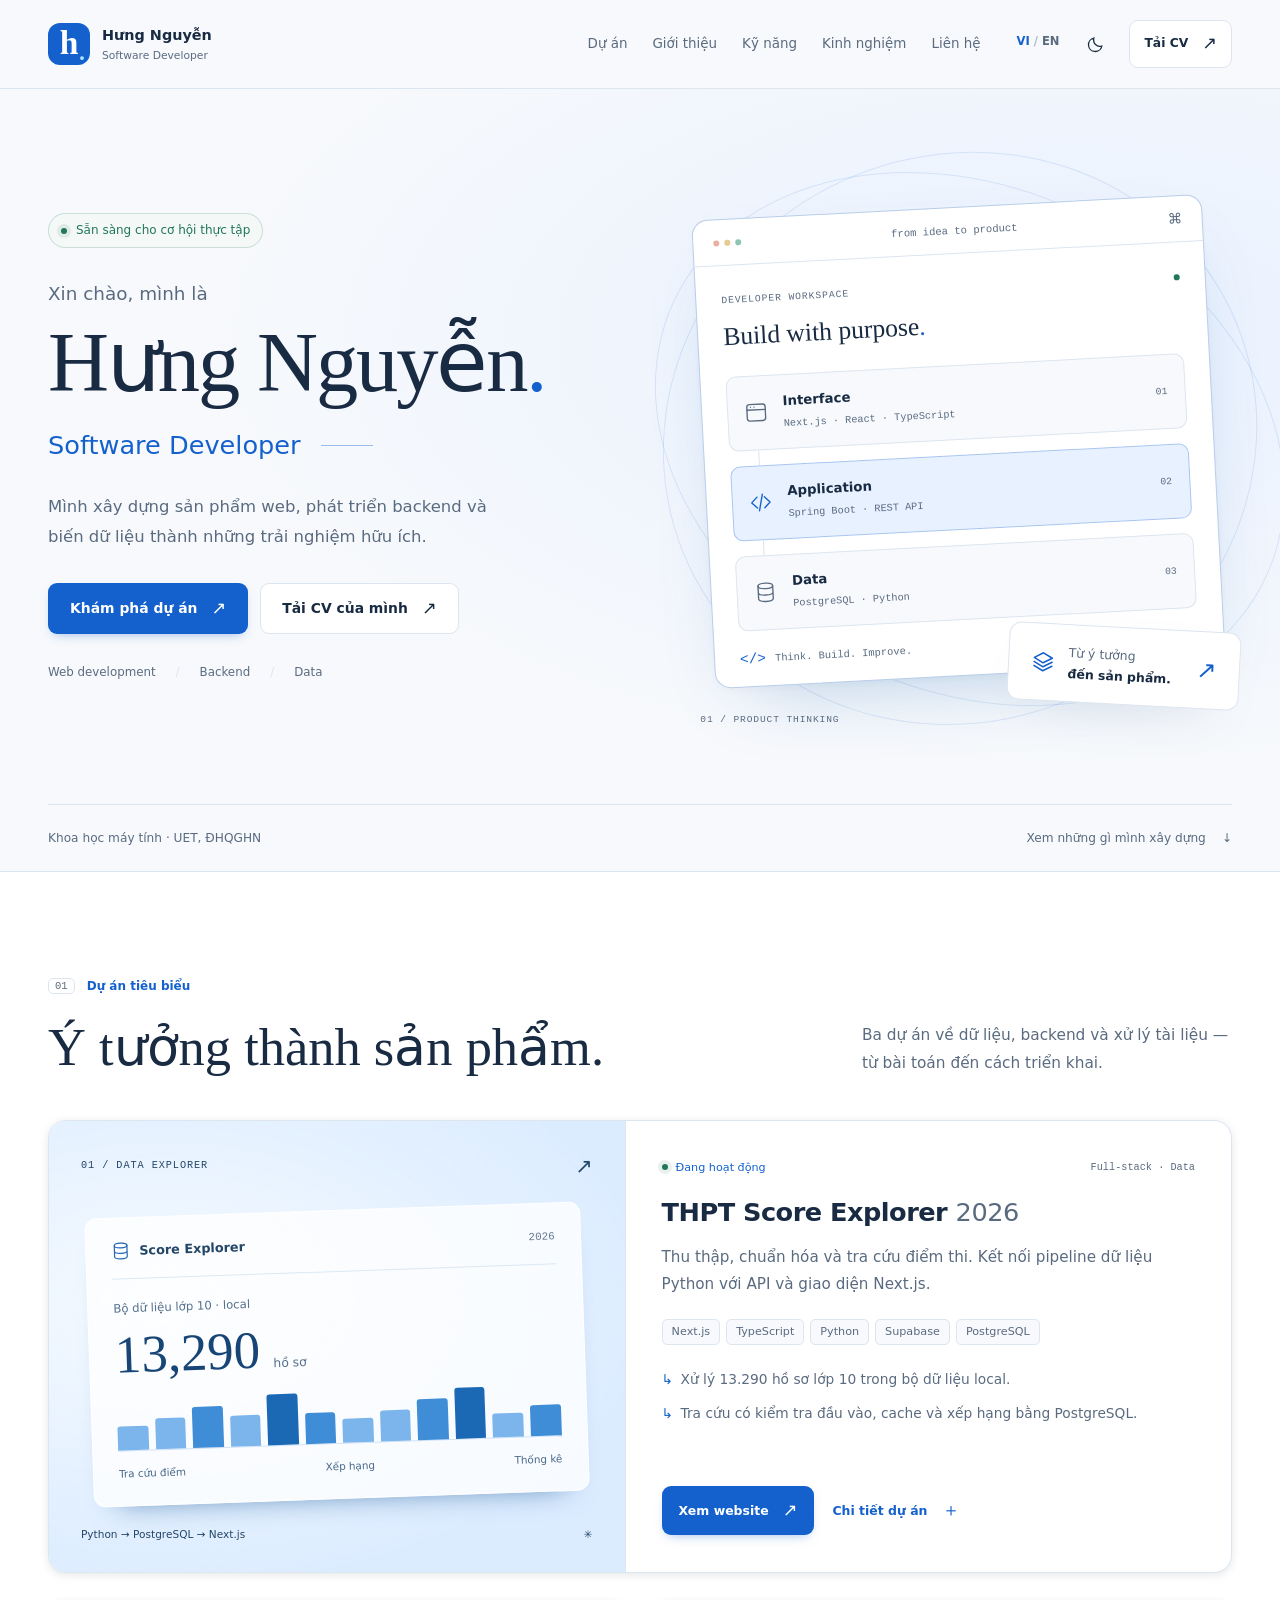
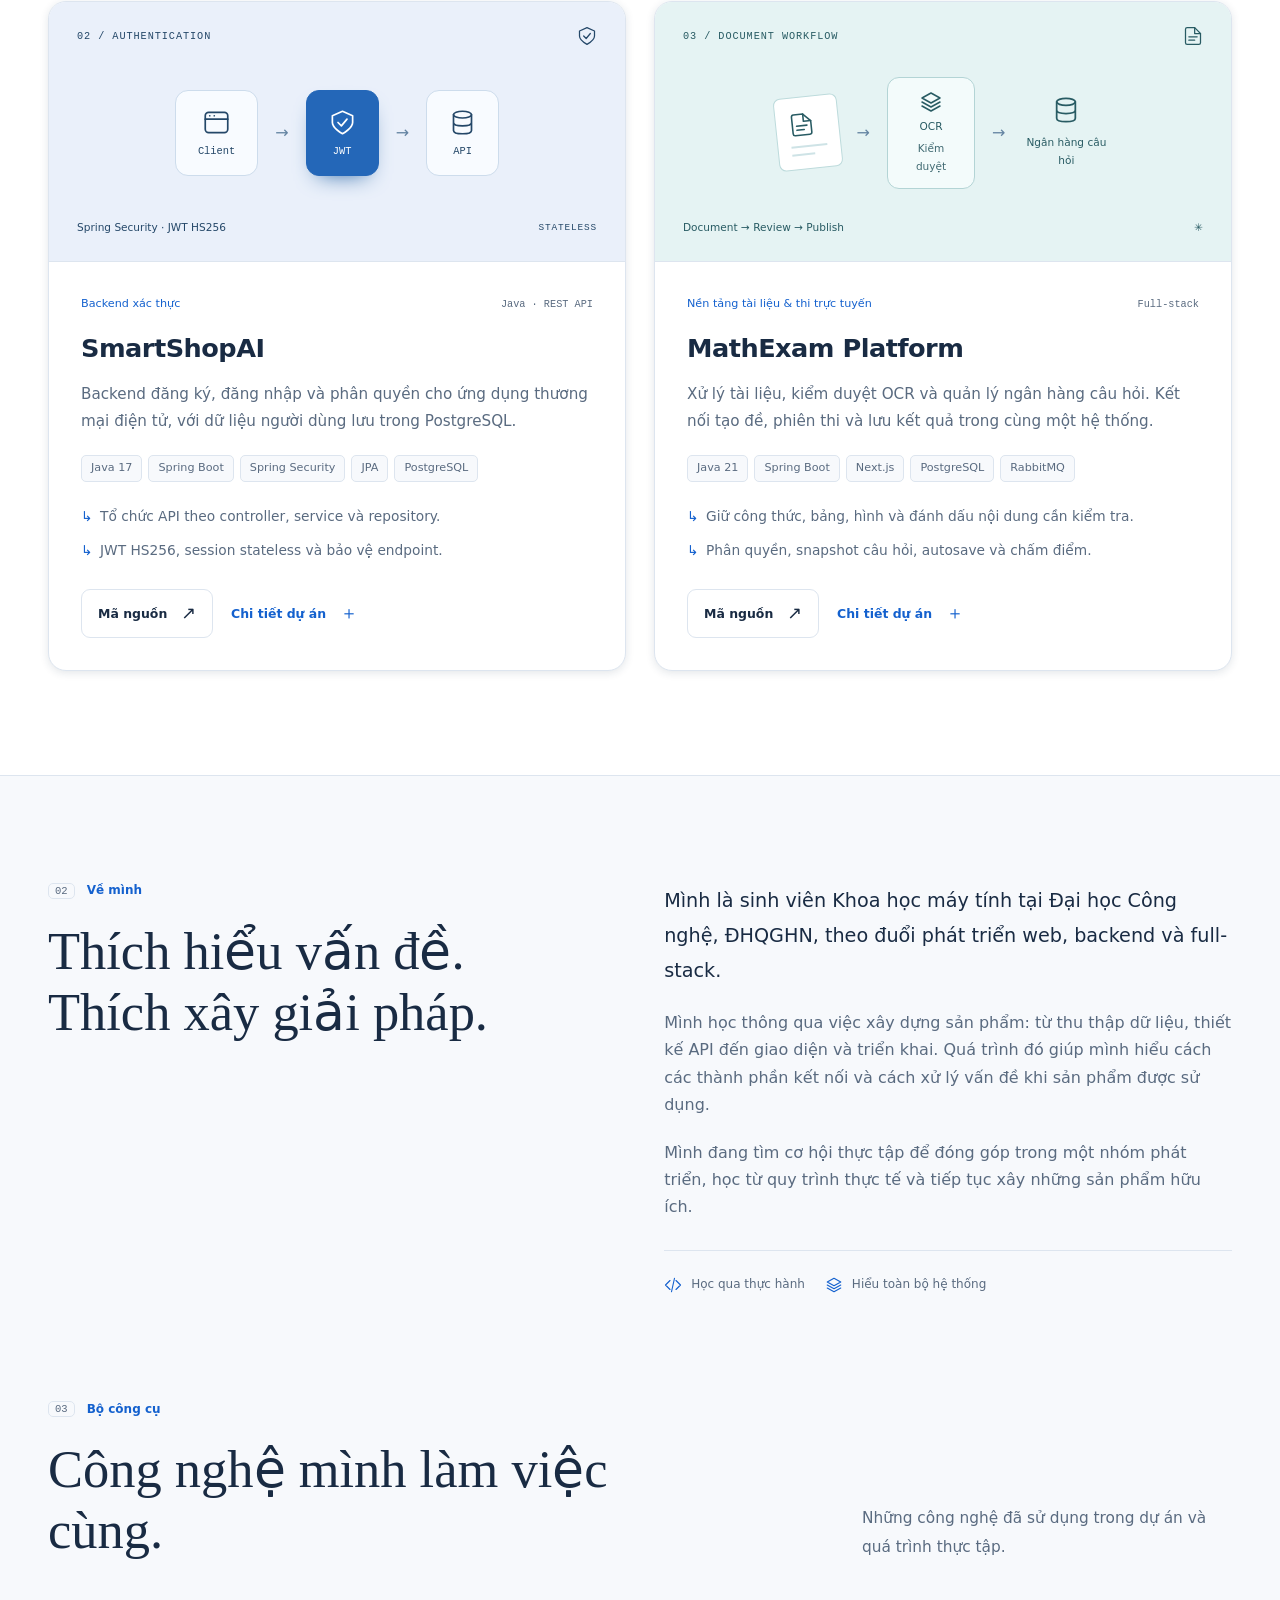
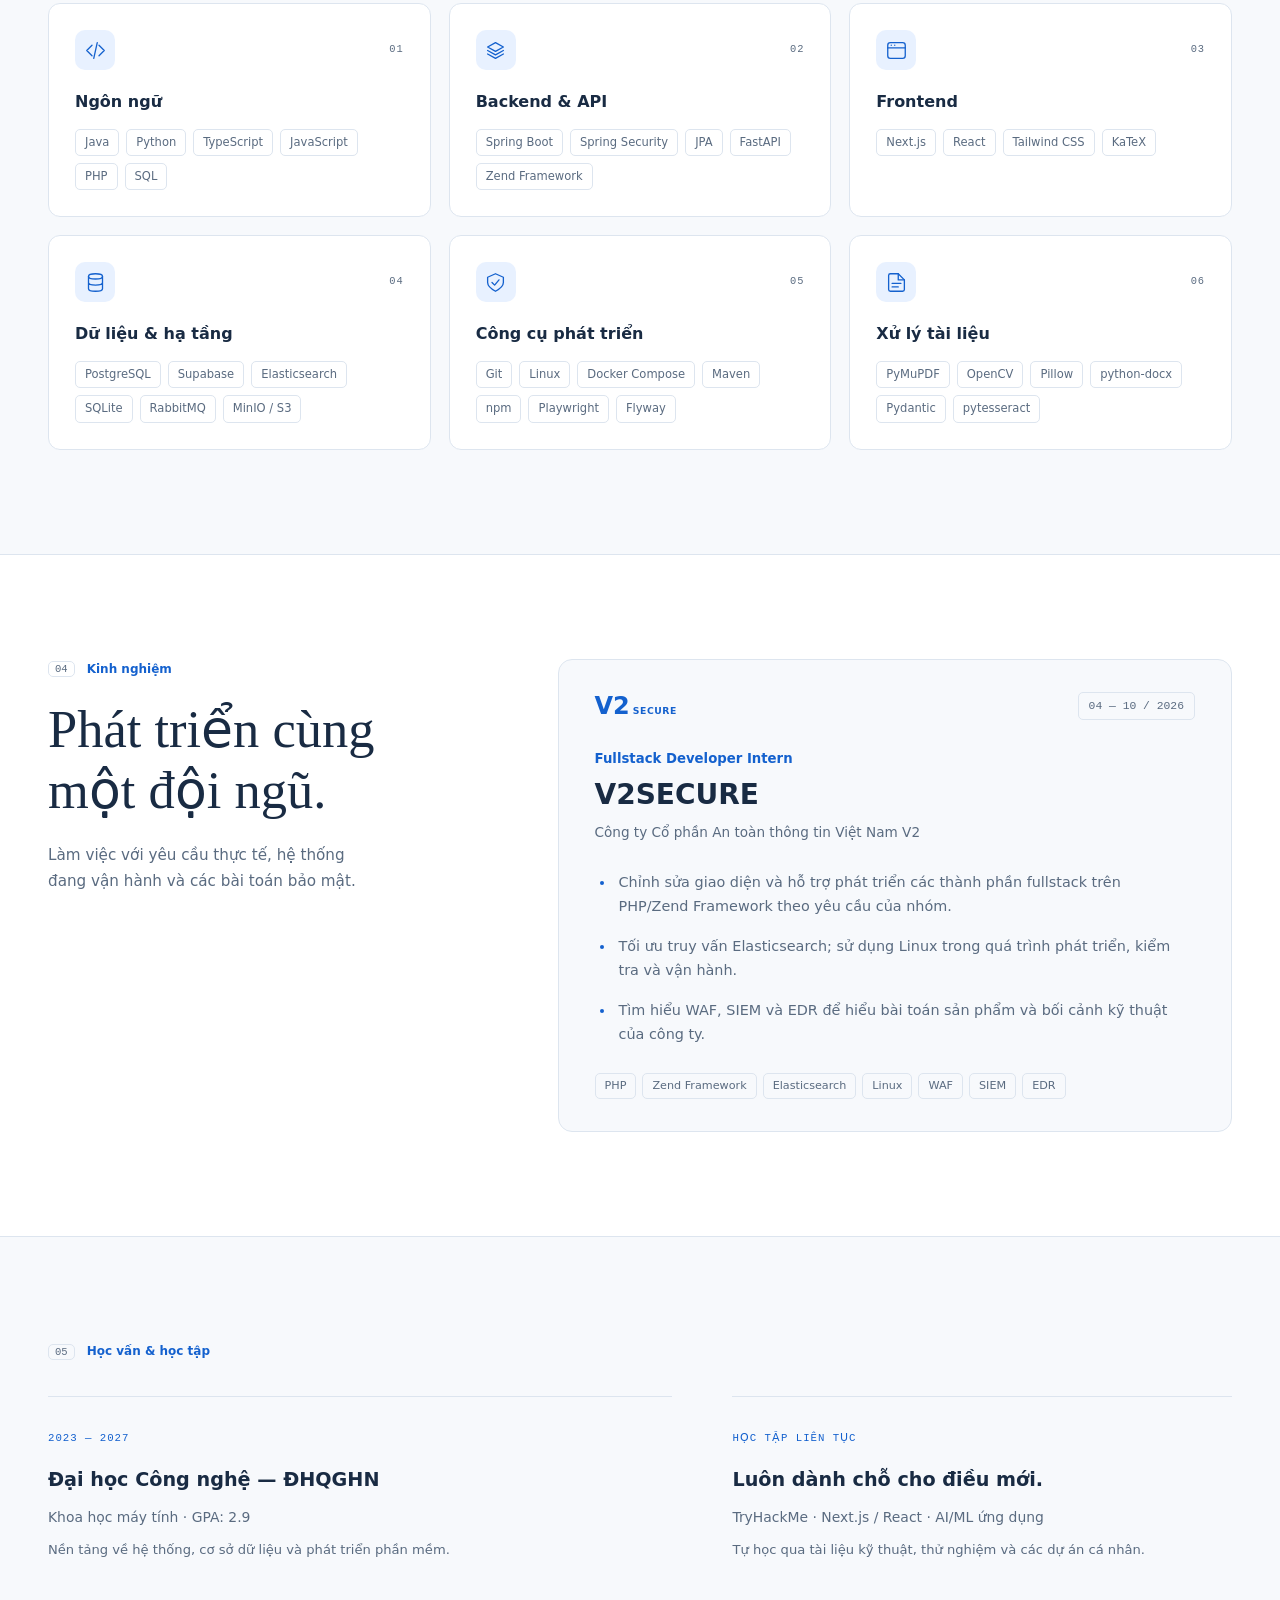
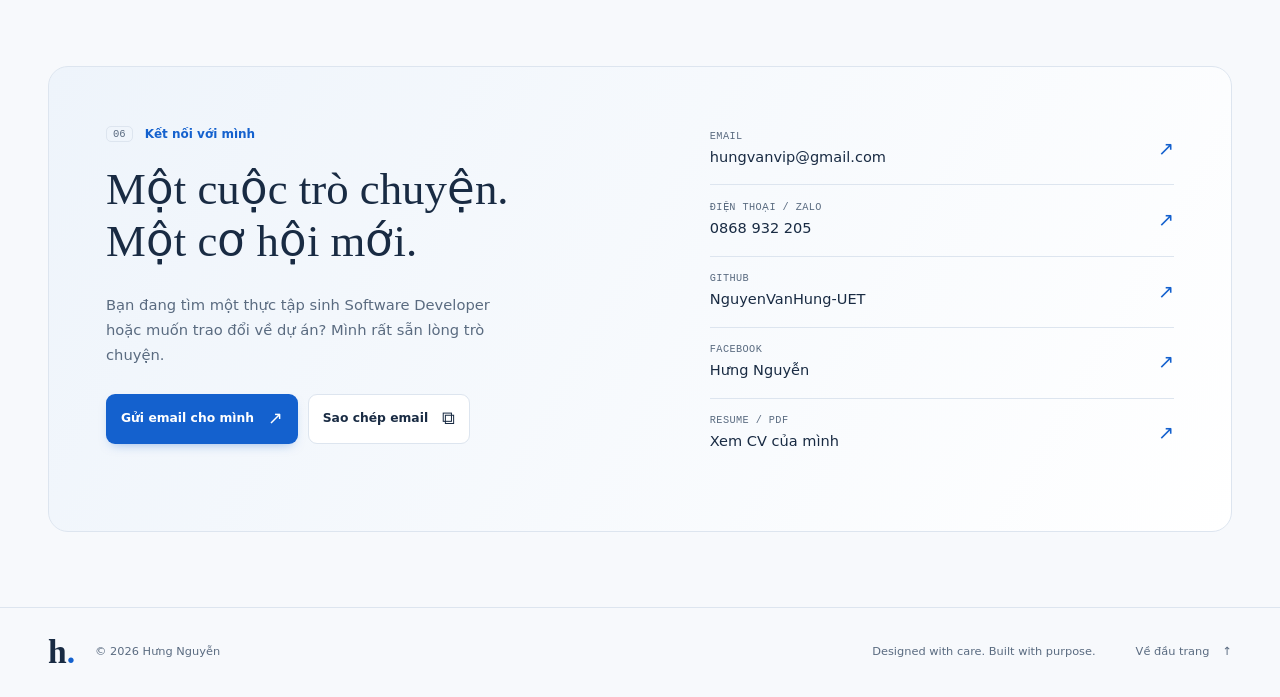
==== commit db0d4273: "Redesign portfolio with readable bilingual layouts and responsive project cards" ====
--- a/index.html
+++ b/index.html
@@ -3,58 +3,211 @@
 <head>
   <meta charset="UTF-8">
   <meta name="viewport" content="width=device-width, initial-scale=1.0">
-  <meta name="theme-color" content="#f6fbff">
-  <meta name="description" content="Portfolio của Hưng — Software Developer tập trung vào sản phẩm web, backend, dữ liệu và các hệ thống có người dùng thật.">
+  <meta name="theme-color" content="#f7f9fc">
+  <meta name="description" content="Hưng Nguyễn — Software Developer. Các dự án web, backend và xử lý dữ liệu với Next.js, Spring Boot và Python.">
   <meta property="og:type" content="website">
-  <meta property="og:title" content="Hưng — Software Developer">
-  <meta property="og:description" content="Từ dữ liệu lộn xộn đến sản phẩm hữu ích cho người dùng thật.">
+  <meta property="og:title" content="Hưng Nguyễn — Software Developer">
+  <meta property="og:description" content="Khám phá dự án, kinh nghiệm và cách Hưng xây dựng sản phẩm web.">
   <meta property="og:locale" content="vi_VN">
-  <meta property="og:url" content="https://portfolio-23021584-nguyenvanhung-uets-projects.vercel.app/">
-  <link rel="canonical" href="https://portfolio-23021584-nguyenvanhung-uets-projects.vercel.app/">
+  <meta property="og:url" content="https://hung-uet-portfolio.vercel.app/">
+  <link rel="canonical" href="https://hung-uet-portfolio.vercel.app/">
   <link rel="sitemap" type="application/xml" href="sitemap.xml">
-  <title>Hưng — Software Developer</title>
+  <title>Hưng Nguyễn — Software Developer</title>
+  <link rel="icon" href="assets/favicon.svg" type="image/svg+xml">
   <link rel="stylesheet" href="css/variables.css">
   <link rel="stylesheet" href="css/style.css">
   <link rel="stylesheet" href="css/responsive.css">
+  <script src="js/main.js" defer></script>
 </head>
 <body>
-  <div class="site-noise" aria-hidden="true"></div>
-
+  <a class="skip-link" href="#main" data-vi="Đến nội dung chính" data-en="Skip to content">Đến nội dung chính</a>
   <header class="site-header">
     <div class="container nav-shell">
-      <a class="brand" href="#home" aria-label="Về đầu trang"><span class="brand-mark">H<span class="brand-mark-dot">.</span></span><span class="brand-name">Hưng Nguyễn</span></a>
-      <button class="menu-toggle" type="button" aria-expanded="false" aria-controls="main-nav" aria-label="Mở menu"><span></span><span></span></button>
-      <nav id="main-nav" class="main-nav" aria-label="Điều hướng chính"><a href="#about">About</a><a href="#skills">Stack</a><a href="#experience">Experience</a><a href="#projects">Projects</a><a href="#education">Education</a><a href="#contact">Contact</a></nav>
-      <div class="nav-actions"><button class="lang-toggle" type="button" aria-label="Chuyển sang tiếng Anh" title="Switch language"><span class="lang-vi">VI</span><span class="lang-divider">/</span><span class="lang-en">EN</span></button><button class="theme-toggle" type="button" aria-label="Chuyển dark mode" title="Chuyển dark mode"><span class="theme-sun">☼</span><span class="theme-moon">◐</span></button><a class="nav-resume" href="assets/cv/resume.pdf" target="_blank" rel="noopener noreferrer">Tải CV <span>↗</span></a></div>
+      <a class="brand" href="#home" aria-label="Hưng Nguyễn — Home"><span class="brand-mark">h<span>.</span></span><span>Hưng Nguyễn<span class="brand-caption">Software Developer</span></span></a>
+      <nav id="main-nav" class="main-nav" aria-label="Main navigation">
+        <a href="#projects" data-vi="Dự án" data-en="Work">Dự án</a>
+        <a href="#about" data-vi="Giới thiệu" data-en="About">Giới thiệu</a>
+        <a href="#skills" data-vi="Kỹ năng" data-en="Stack">Kỹ năng</a>
+        <a href="#experience" data-vi="Kinh nghiệm" data-en="Experience">Kinh nghiệm</a>
+        <a href="#contact" data-vi="Liên hệ" data-en="Contact">Liên hệ</a>
+      </nav>
+      <div class="nav-actions">
+        <button class="lang-toggle" type="button" aria-label="Switch to English"><span class="lang-vi">VI</span><span class="lang-divider">/</span><span class="lang-en">EN</span></button>
+        <button class="theme-toggle icon-button" type="button" aria-label="Chuyển giao diện tối"><svg class="theme-moon" viewBox="0 0 24 24" fill="none" stroke="currentColor" stroke-width="1.6" aria-hidden="true"><path d="M20 14a8 8 0 0 1-10-10 8.5 8.5 0 1 0 10 10Z"/></svg><svg class="theme-sun" viewBox="0 0 24 24" fill="none" stroke="currentColor" stroke-width="1.6" aria-hidden="true"><circle cx="12" cy="12" r="4"/><path d="M12 1v2m0 18v2M1 12h2m18 0h2M4 4l2 2m12 12 2 2M4 20l2-2M18 6l2-2"/></svg></button>
+        <a class="button nav-resume" href="assets/cv/resume.pdf" target="_blank" rel="noopener noreferrer"><span  data-vi="Tải CV" data-en="Resume">Tải CV</span><span aria-hidden="true">↗</span></a>
+        <button class="menu-toggle icon-button" type="button" aria-expanded="false" aria-controls="main-nav" aria-label="Mở menu"><span></span><span></span></button>
+      </div>
     </div>
   </header>
 
-  <main>
-    <section id="home" class="hero section-pad"><div class="container hero-grid">
-      <div class="hero-copy reveal"><div class="eyebrow"><span class="eyebrow-line"></span> Software Developer / Full-stack & Data</div><h1>Hưng Nguyễn<br><em>Software Developer.</em></h1><p class="hero-lead">Tôi xây dựng và vận hành sản phẩm web từ ý tưởng đến khi có người dùng thật — không chỉ code theo yêu cầu có sẵn.</p><div class="hero-actions"><a class="button button-primary" href="#projects">Xem dự án <span>↓</span></a><a class="button button-text" href="assets/cv/resume.pdf" target="_blank" rel="noopener noreferrer">Tải CV <span>↗</span></a></div><div class="hero-meta"><span><i class="pulse-dot"></i> Đang tìm thực tập Software Developer</span><span class="mono">Web · Backend · Data</span></div></div>
-      <div class="hero-visual reveal reveal-delay-1" aria-label="Minh họa quy trình xây dựng sản phẩm"><div class="visual-orbit orbit-one"></div><div class="visual-orbit orbit-two"></div><div class="visual-spark spark-one">✦</div><div class="visual-spark spark-two">+</div><div class="code-window"><div class="window-bar"><span></span><span></span><span></span><small>product.ts</small></div><div class="code-body"><p><b>01</b> <span class="code-key">const</span> <span class="code-name">product</span> <span>=</span> <span class="code-string">{</span></p><p><b>02</b> &nbsp; <span class="code-name">purpose</span><span>:</span> <span class="code-string">"solve a real need"</span><span>,</span></p><p><b>03</b> &nbsp; <span class="code-name">users</span><span>:</span> <span class="code-number">10000</span><span>+</span><span>,</span></p><p><b>04</b> &nbsp; <span class="code-name">stack</span><span>:</span> <span class="code-string">["Next.js", "Supabase"]</span><span>,</span></p><p><b>05</b> &nbsp; <span class="code-name">status</span><span>:</span> <span class="code-live">"shipping"</span></p><p><b>06</b> <span class="code-string">}</span></p><div class="code-cursor"></div></div></div><div class="visual-note note-top"><span>01</span><strong>Think in systems</strong><small>data · product · people</small></div><div class="visual-note note-bottom"><span class="note-check">✓</span><div><strong>Built & shipped</strong><small>not just a class project</small></div></div></div>
-    </div><div class="container hero-foot"><span class="mono">SCROLL TO EXPLORE</span><span class="scroll-line"></span><span class="mono">01 — 07</span></div></section>
-
-    <section id="about" class="section-pad section-about"><div class="container about-grid"><div class="section-label reveal"><span>01</span><span class="label-rule"></span><span>About me</span></div><div class="about-content reveal reveal-delay-1"><h2>Xây sản phẩm.<br><em>Vận hành đến cùng.</em></h2><div class="about-text"><p>Mình đang tìm cơ hội thực tập Software Developer theo hướng web, backend và full-stack.</p><p>Mình đã tự triển khai và vận hành website tra cứu điểm thi THPT có traffic người dùng thật, thay vì chỉ dừng ở một bài tập.</p><p>Mình học Next.js và React bằng cách xây sản phẩm, đọc tài liệu kỹ thuật và tự kiểm thử các luồng bảo mật ứng dụng cơ bản.</p><p>Mục tiêu tiếp theo là làm việc trong một team có quy trình chuẩn và tham gia các hệ thống lớn hơn.</p></div><a class="inline-link" href="#experience">Xem kinh nghiệm phát triển <span>↗</span></a></div><div class="about-aside reveal reveal-delay-2"><div class="aside-number">01</div><p>cách mình chịu trách nhiệm với sản phẩm</p><div class="aside-list"><span>01</span> Thu thập yêu cầu</div><div class="aside-list"><span>02</span> Ship sản phẩm</div><div class="aside-list"><span>03</span> Theo dõi sau khi ra mắt</div></div></div></section>
-
-    <section id="skills" class="section-pad section-skills"><div class="container"><div class="section-intro reveal"><div class="section-label"><span>02</span><span class="label-rule"></span><span>My toolkit</span></div><h2>Công cụ mình dùng<br>để <em>ship sản phẩm.</em></h2><p>Stack được nhóm theo đúng các công nghệ mình đã dùng trong V2SECURE và ba dự án nổi bật.</p></div><div class="stack-list"><article class="stack-row reveal"><div class="stack-index">01</div><div class="stack-title"><h3>Ngôn ngữ</h3><p>Viết backend, frontend và xử lý dữ liệu.</p></div><div class="stack-tags"><span>PHP</span><span>Java</span><span>Python</span><span>TypeScript</span><span>JavaScript</span><span>SQL</span></div></article><article class="stack-row reveal"><div class="stack-index">02</div><div class="stack-title"><h3>Backend & framework</h3><p>Xây API, bảo mật và luồng nghiệp vụ.</p></div><div class="stack-tags"><span>Zend Framework</span><span>Spring Boot</span><span>Spring Security</span><span>Spring Data JPA</span><span>Spring OAuth2</span><span>FastAPI</span><span>Pydantic</span></div></article><article class="stack-row reveal"><div class="stack-index">03</div><div class="stack-title"><h3>Frontend & nội dung</h3><p>Xây giao diện web và hiển thị công thức.</p></div><div class="stack-tags"><span>Next.js</span><span>React</span><span>KaTeX</span><span>Tailwind CSS</span></div></article><article class="stack-row reveal"><div class="stack-index">04</div><div class="stack-title"><h3>Dữ liệu & hạ tầng</h3><p>Lưu trữ, tìm kiếm và xử lý dữ liệu sản phẩm.</p></div><div class="stack-tags"><span>Elasticsearch</span><span>PostgreSQL</span><span>Supabase</span><span>SQLite</span><span>Flyway</span><span>RabbitMQ</span><span>MinIO / S3</span></div></article><article class="stack-row reveal"><div class="stack-index">05</div><div class="stack-title"><h3>Công cụ & DevOps</h3><p>Build, test, chạy local và quản lý mã nguồn.</p></div><div class="stack-tags"><span>Docker Compose</span><span>Maven</span><span>npm</span><span>Playwright</span><span>Git</span><span>Linux</span></div></article><article class="stack-row reveal"><div class="stack-index">06</div><div class="stack-title"><h3>Tài liệu & xử lý ảnh</h3><p>Đọc tài liệu, OCR và tạo đầu ra có cấu trúc.</p></div><div class="stack-tags"><span>PyMuPDF</span><span>Pillow</span><span>OpenCV</span><span>python-docx</span><span>boto3</span><span>pika</span><span>pytesseract</span></div></article></div></div></section>
-
-    <section id="experience" class="section-pad section-experience"><div class="container experience-grid"><div class="section-label reveal"><span>03</span><span class="label-rule"></span><span>Experience</span></div><div class="experience-main reveal reveal-delay-1"><div class="experience-group-heading"><span class="mono">01</span><h3 class="experience-group-title">Kinh nghiệm làm việc</h3></div><div class="timeline"><article class="timeline-item experience-item-v2secure"><div class="timeline-date mono">04–10/2026</div><div class="timeline-marker"></div><div class="timeline-body"><p class="role-kicker">Fullstack Developer Intern</p><h3>Công ty Cổ phần An toàn thông tin Việt Nam V2 — V2SECURE</h3><p>Chỉnh sửa giao diện và hỗ trợ phát triển các thành phần fullstack trên PHP/Zend Framework theo yêu cầu của nhóm.</p><p>Tối ưu truy vấn Elasticsearch và sử dụng các câu lệnh Linux phục vụ quá trình phát triển, kiểm tra và vận hành.</p><p>Tìm hiểu các giải pháp an ninh mạng gồm WAF, SIEM và EDR để hiểu rõ hơn bài toán sản phẩm và bối cảnh kỹ thuật của công ty.</p><div class="experience-tags"><span>PHP</span><span>Zend Framework</span><span>Elasticsearch</span><span>Linux</span><span>WAF</span><span>SIEM</span><span>EDR</span></div></div></article></div></div></div></section>
-
-    <section id="projects" class="section-pad section-projects"><div class="container"><div class="projects-heading reveal"><div><div class="section-label"><span>04</span><span class="label-rule"></span><span>Selected projects</span></div><h2>Những thứ mình đã<br><em>đưa ra ngoài đời.</em></h2></div><p>Ba project cho thấy cách mình đi từ bài toán dữ liệu, xác thực và tài liệu đến sản phẩm có thể dùng, đo lường và vận hành.</p></div>
-      <div class="project-feature project-score reveal"><div class="project-visual project-proof-visual"><div class="visual-label mono">LIVE PRODUCT / DATA</div><div class="proof-metric-grid"><div><strong>13,290</strong><small>local records</small></div><div><strong>/api/lookup</strong><small>score lookup</small></div><div><strong>/api/rank</strong><small>ranking</small></div></div><div class="proof-flow"><span>collect</span><span>normalize</span><span>lookup</span><span>rank</span></div></div><div class="project-detail"><div class="project-topline"><span class="project-number">01</span><span class="project-status">● Live product</span></div><h3>THPT Score Explorer 2026</h3><p class="project-summary">Hệ thống web tra cứu điểm và xếp hạng lớp 10, xử lý dữ liệu từ khâu thu thập, giải mã, chuẩn hóa đến API lookup và ranking.</p><div class="project-role-block"><span>Bài toán → giải pháp</span><strong>Dữ liệu điểm cần được xử lý và tra cứu nhanh → Next.js + TypeScript + Supabase + PostgreSQL + Python + Vercel</strong></div><div class="project-tech"><span>Next.js</span><span>TypeScript</span><span>Supabase</span><span>PostgreSQL</span><span>Python</span><span>Vercel</span></div><ul class="project-points"><li>Xây dựng <code>/api/lookup</code> kiểm tra SBD 8 chữ số, truy vấn view <code>scores_with_tohop</code>, ghi log tìm kiếm và cache kết quả.</li><li>Thiết kế hàm PostgreSQL <code>get_rankings</code> và API <code>/api/rank</code> cho tổng điểm cùng 5 tổ hợp A00, A01, B00, C00, D01 ở cấp tỉnh/toàn quốc.</li><li>Tự động thu thập và chuẩn hóa dữ liệu bằng AES-GCM, ThreadPoolExecutor tối đa 20–30 workers, xuất JSON/CSV và nhập Supabase theo batch 500 bản ghi.</li><li>Tiền xử lý <code>lop10.json</code> với 13.290 hồ sơ local, tính rank theo tỉnh/trường và hiển thị thống kê theo hội đồng thi; ứng dụng được triển khai trên Vercel.</li></ul><div class="project-actions"><a class="button button-primary button-small" href="https://thpt2026-iota.vercel.app/" target="_blank" rel="noopener noreferrer">Mở demo trực tiếp <span>↗</span></a><button class="button button-text button-small project-more" type="button" data-project="scores">Xem case study <span>↗</span></button></div></div></div>
-      <div class="project-feature project-smartshop reveal"><div class="project-visual project-proof-visual project-proof-visual-ocr"><div class="visual-label mono">AUTH API / SPRING BOOT</div><div class="project-proof-gallery" aria-label="Minh họa luồng xác thực SmartShopAI"><div class="proof-placeholder"><span>01</span><strong>/api/auth</strong><small>Register / login</small></div><div class="proof-placeholder"><span>02</span><strong>JWT HS256</strong><small>Stateless access</small></div></div></div><div class="project-detail"><div class="project-topline"><span class="project-number">02</span><span class="project-status status-featured">● Backend build</span></div><h3>SmartShopAI</h3><p class="project-summary">Backend xác thực cho ứng dụng thương mại điện tử, tập trung vào REST API, phân quyền cơ bản và kết nối PostgreSQL.</p><div class="project-role-block"><span>Bài toán → giải pháp</span><strong>Luồng đăng ký/đăng nhập cần trạng thái rõ ràng → Spring Boot + Spring Security + JPA</strong></div><div class="project-tech"><span>Java 17</span><span>Spring Boot</span><span>Spring Security</span><span>JPA</span><span>PostgreSQL</span></div><ul class="project-points"><li>Triển khai REST API đăng ký và đăng nhập tại <code>/api/auth</code> thông qua AuthController, AuthService và UserRepository.</li><li>Thiết kế entity User với username duy nhất, password, role và full name; lưu trữ qua Spring Data JPA.</li><li>Tích hợp JWT HS256 bằng JwtUtil, cấu hình session stateless và CORS.</li><li>Yêu cầu xác thực cho các endpoint ngoài luồng auth.</li></ul><div class="project-actions"><a class="button button-outline button-small" href="https://github.com/23021584-NguyenVanHung-UET/SmartShopAI" target="_blank" rel="noopener noreferrer">Xem repository <span>↗</span></a><button class="button button-text button-small project-more" type="button" data-project="smartshop">Đọc case study <span>↗</span></button></div></div></div>
-      <article class="project-small project-old project-math-exam reveal"><div class="old-project-visual"><span class="old-project-mark mono">OCR / QUESTION BANK</span><span class="old-project-orbit"></span></div><div><div class="project-topline"><span class="project-number">03</span><span class="project-status status-muted">● Project</span></div><h3>MathExam Platform</h3><p class="project-old-description">Nền tảng thi Toán và xử lý đề OCR, kết nối xác thực, question bank, tạo đề, phiên thi và pipeline tài liệu trong một hệ thống Java/Spring Boot và Next.js.</p><div class="project-tech"><span>Java 21</span><span>Spring Boot</span><span>Next.js</span><span>FastAPI</span><span>PostgreSQL</span></div><ul class="project-points"><li>Xây dựng JWT/OAuth2 với refresh token trong cookie HttpOnly, BCrypt và role hierarchy ADMIN &gt; TEACHER &gt; STUDENT trên Spring Security stateless.</li><li>Thiết kế question bank và quy trình tạo đề gồm CRUD, lọc/phân trang, publish/archive, topic, bulk tag, tạo đề theo ma trận và snapshot câu hỏi; schema qua 21 Flyway migration.</li><li>Triển khai phiên thi với autosave, submit/hết hạn, ba chiến lược chấm điểm, lịch sử kết quả và analytics theo học sinh.</li><li>Xây dựng pipeline OCR PDF/DOCX/ảnh bằng FastAPI và worker RabbitMQ–MinIO, giữ LaTeX, bảng, hình và chuyển kết quả chưa chắc chắn sang <code>needs_manual_review</code>.</li></ul><div class="project-actions"><a class="button button-outline button-small" href="https://github.com/23021584-NguyenVanHung-UET/math-exam-platform" target="_blank" rel="noopener noreferrer">Xem repository <span>↗</span></a><button class="button button-text button-small project-more" type="button" data-project="math-exam">Đọc case study <span>↗</span></button></div></div></article>
-    </div></section>
-
-    <section id="education" class="section-pad section-education"><div class="container education-grid"><div class="section-label reveal"><span>05</span><span class="label-rule"></span><span>Education</span></div><div class="education-main reveal reveal-delay-1"><div class="education-item"><span class="mono education-year">2023 — 2027</span><div><h3>Đại học Công nghệ — ĐHQGHN</h3><p>Sinh viên ngành Khoa học máy tính · GPA: 2.9</p><span class="education-note">Nền tảng về hệ thống, cơ sở dữ liệu và quy trình phát triển phần mềm.</span></div></div><div class="education-item"><span class="mono education-year">ongoing</span><div><h3>Independent learning</h3><p>TryHackMe · Next.js / React · AI/ML ứng dụng</p><span class="education-note">Bảo mật ứng dụng cơ bản, kiến trúc hệ thống và xây sản phẩm thực tế.</span></div></div></div></div></section>
-
-    <section id="contact" class="section-pad section-contact"><div class="container contact-wrap reveal"><div class="section-label"><span>06</span><span class="label-rule"></span><span>Get in touch</span></div><div class="contact-grid"><div><h2>Cùng xây một thứ<br><em>đáng để dùng.</em></h2><p>Mình đang tìm cơ hội thực tập Software Developer theo hướng web, backend và full-stack.</p><a class="button button-primary" href="mailto:hungvanvip@gmail.com">Gửi email cho Hưng <span>↗</span></a><form id="contact-form" class="contact-form"><label for="contact-name">Tên</label><input id="contact-name" name="name" type="text" autocomplete="name" placeholder="Tên của bạn" required><label for="contact-email">Email</label><input id="contact-email" name="email" type="email" autocomplete="email" placeholder="you@example.com" required><label for="contact-message">Nội dung</label><textarea id="contact-message" name="message" rows="4" placeholder="Bạn muốn trao đổi về điều gì?" required></textarea><button class="button button-outline contact-submit" type="submit">Gửi qua email <span>↗</span></button><p id="contact-status" class="contact-status" role="status" aria-live="polite"></p></form></div><div class="contact-links"><a href="mailto:hungvanvip@gmail.com"><span class="contact-label mono">EMAIL</span><strong>hungvanvip@gmail.com</strong><span>↗</span></a><a href="tel:0868932205"><span class="contact-label mono">PHONE / ZALO</span><strong>0868 932 205</strong><span>↗</span></a><a href="https://github.com/23021584-NguyenVanHung-UET" target="_blank" rel="noreferrer"><span class="contact-label mono">GITHUB</span><strong>github.com/23021584-NguyenVanHung-UET</strong><span>↗</span></a><a href="https://www.facebook.com/nguyen.van.hung.46654" target="_blank" rel="noopener noreferrer"><span class="contact-label mono">FACEBOOK</span><strong>facebook.com/nguyen.van.hung.46654</strong><span>↗</span></a><a href="assets/cv/resume.pdf" target="_blank" rel="noopener noreferrer"><span class="contact-label mono">CV / PDF</span><strong>Tải CV PDF</strong><span>↗</span></a></div></div></div></section>
+  <main id="main">
+    <section id="home" class="hero">
+      <div class="container hero-grid">
+        <div class="hero-copy reveal">
+          <div class="availability"><span class="status-dot"></span><span  data-vi="Sẵn sàng cho cơ hội thực tập" data-en="Open to internship opportunities">Sẵn sàng cho cơ hội thực tập</span></div>
+          <p class="hero-greeting" data-vi="Xin chào, mình là" data-en="Hello, I’m">Xin chào, mình là</p>
+          <h1>Hưng Nguyễn<span class="name-dot">.</span></h1>
+          <p class="hero-role">Software Developer<span class="role-rule"></span></p>
+          <p class="hero-lead" data-vi="Mình xây dựng sản phẩm web, phát triển backend và biến dữ liệu thành những trải nghiệm hữu ích." data-en="I build web products, develop backends and turn data into useful experiences.">Mình xây dựng sản phẩm web, phát triển backend và biến dữ liệu thành những trải nghiệm hữu ích.</p>
+          <div class="hero-actions"><a class="button button-primary" href="#projects"><span  data-vi="Khám phá dự án" data-en="Explore my work">Khám phá dự án</span><span aria-hidden="true">↗</span></a><a class="button button-outline" href="assets/cv/resume.pdf" target="_blank" rel="noopener noreferrer"><span  data-vi="Tải CV của mình" data-en="Download my CV">Tải CV của mình</span><span aria-hidden="true">↗</span></a></div>
+          <div class="hero-meta"><span>Web development</span><span>Backend</span><span>Data</span></div>
+        </div>
+        <div class="hero-visual reveal" aria-hidden="true">
+          <div class="orbital orbital-one"></div><div class="orbital orbital-two"></div>
+          <div class="studio-window">
+            <div class="studio-toolbar"><div class="window-dots"><i></i><i></i><i></i></div><span>from idea to product</span><span class="toolbar-symbol">⌘</span></div>
+            <div class="studio-content">
+              <div class="studio-heading"><span class="mono">DEVELOPER WORKSPACE</span><span class="tiny-dot"></span></div>
+              <div class="studio-title">Build with purpose<span>.</span></div>
+              <div class="system-layer"><svg viewBox="0 0 24 24" fill="none" stroke="currentColor" stroke-width="1.5" stroke-linecap="round" stroke-linejoin="round" aria-hidden="true"><rect x="2" y="3" width="20" height="18" rx="3"/><path d="M2 9h20M6 6h.01M10 6h.01"/></svg><div><strong>Interface</strong><span>Next.js · React · TypeScript</span></div><span class="layer-number">01</span></div>
+              <div class="system-connector"></div>
+              <div class="system-layer layer-active"><svg viewBox="0 0 24 24" fill="none" stroke="currentColor" stroke-width="1.5" stroke-linecap="round" stroke-linejoin="round" aria-hidden="true"><path d="m8 6-6 6 6 6m8-12 6 6-6 6M14 3l-4 18"/></svg><div><strong>Application</strong><span>Spring Boot · REST API</span></div><span class="layer-number">02</span></div>
+              <div class="system-connector"></div>
+              <div class="system-layer"><svg viewBox="0 0 24 24" fill="none" stroke="currentColor" stroke-width="1.5" stroke-linecap="round" stroke-linejoin="round" aria-hidden="true"><ellipse cx="12" cy="5" rx="8" ry="3"/><path d="M4 5v14c0 4 16 4 16 0V5M4 12c0 4 16 4 16 0"/></svg><div><strong>Data</strong><span>PostgreSQL · Python</span></div><span class="layer-number">03</span></div>
+              <div class="studio-footer"><span class="code-brackets">&lt;/&gt;</span><span>Think. Build. Improve.</span></div>
+            </div>
+          </div>
+          <div class="floating-note"><svg viewBox="0 0 24 24" fill="none" stroke="currentColor" stroke-width="1.5" stroke-linecap="round" stroke-linejoin="round" aria-hidden="true"><path d="m12 3 9 5-9 5-9-5 9-5Zm-9 9 9 5 9-5M3 16l9 5 9-5"/></svg><span><span  data-vi="Từ ý tưởng" data-en="From an idea">Từ ý tưởng</span><strong><span  data-vi="đến sản phẩm." data-en="to a product.">đến sản phẩm.</span></strong></span><span class="note-arrow">↗</span></div>
+          <span class="visual-coordinate mono">01 / PRODUCT THINKING</span>
+        </div>
+      </div>
+      <div class="container hero-bottom"><span class="hero-location"><span  data-vi="Khoa học máy tính · UET, ĐHQGHN" data-en="Computer Science · UET, VNU">Khoa học máy tính · UET, ĐHQGHN</span></span><a href="#projects"><span  data-vi="Xem những gì mình xây dựng" data-en="See what I’m building">Xem những gì mình xây dựng</span><span aria-hidden="true">↓</span></a></div>
+    </section>
+
+    <section id="projects" class="section-pad section-projects">
+      <div class="container">
+        <div class="section-heading reveal"><div><div class="section-label"><span class="section-number">01</span><span  data-vi="Dự án tiêu biểu" data-en="Selected work">Dự án tiêu biểu</span></div><h2  data-vi="Ý tưởng thành sản phẩm." data-en="Ideas, put into practice.">Ý tưởng thành sản phẩm.</h2></div><p  data-vi="Ba dự án về dữ liệu, backend và xử lý tài liệu — từ bài toán đến cách triển khai." data-en="Three projects across data, backends and document processing — from the problem to the implementation.">Ba dự án về dữ liệu, backend và xử lý tài liệu — từ bài toán đến cách triển khai.</p></div>
+        <article class="project-card project-featured reveal">
+          <div class="project-art score-art">
+            <div class="art-topline"><span class="mono">01 / DATA EXPLORER</span><span class="art-symbol" aria-hidden="true">↗</span></div>
+            <div class="score-panel">
+              <div class="panel-heading"><svg viewBox="0 0 24 24" fill="none" stroke="currentColor" stroke-width="1.5" stroke-linecap="round" stroke-linejoin="round" aria-hidden="true"><ellipse cx="12" cy="5" rx="8" ry="3"/><path d="M4 5v14c0 4 16 4 16 0V5M4 12c0 4 16 4 16 0"/></svg><span>Score Explorer</span><span class="panel-year">2026</span></div>
+              <div class="dataset-label"><span  data-vi="Bộ dữ liệu lớp 10 · local" data-en="Grade-10 dataset · local">Bộ dữ liệu lớp 10 · local</span></div>
+              <div class="dataset-number">13,290<span><span  data-vi="hồ sơ" data-en="records">hồ sơ</span></span></div>
+              <div class="data-lines" aria-hidden="true"><i></i><i></i><i></i><i></i><i></i><i></i><i></i><i></i><i></i><i></i><i></i><i></i></div>
+              <div class="data-capabilities"><span><span  data-vi="Tra cứu điểm" data-en="Score lookup">Tra cứu điểm</span></span><span><span  data-vi="Xếp hạng" data-en="Rankings">Xếp hạng</span></span><span><span  data-vi="Thống kê" data-en="Statistics">Thống kê</span></span></div>
+            </div>
+            <div class="art-caption"><span>Python → PostgreSQL → Next.js</span><span aria-hidden="true">✳</span></div>
+          </div>
+          <div class="project-content">
+            <div class="project-kicker"><span class="status-dot"></span><span  data-vi="Đang hoạt động" data-en="Live website">Đang hoạt động</span><span class="project-category">Full-stack · Data</span></div>
+            <h3>THPT Score Explorer <span>2026</span></h3>
+            <p class="project-summary" data-vi="Thu thập, chuẩn hóa và tra cứu điểm thi. Kết nối pipeline dữ liệu Python với API và giao diện Next.js." data-en="Collect, normalize and explore exam scores. A Python data pipeline connected to APIs and a Next.js interface.">Thu thập, chuẩn hóa và tra cứu điểm thi. Kết nối pipeline dữ liệu Python với API và giao diện Next.js.</p>
+            <ul class="tags" aria-label="Tech stack"><li>Next.js</li><li>TypeScript</li><li>Python</li><li>Supabase</li><li>PostgreSQL</li></ul>
+            <ul class="project-points"><li  data-vi="Xử lý 13.290 hồ sơ lớp 10 trong bộ dữ liệu local." data-en="Processed 13,290 grade-10 records in the local dataset.">Xử lý 13.290 hồ sơ lớp 10 trong bộ dữ liệu local.</li><li  data-vi="Tra cứu có kiểm tra đầu vào, cache và xếp hạng bằng PostgreSQL." data-en="Validated, cached lookups and PostgreSQL rankings.">Tra cứu có kiểm tra đầu vào, cache và xếp hạng bằng PostgreSQL.</li></ul>
+            <div class="project-actions"><a class="button button-primary" href="https://thpt2026-iota.vercel.app/" target="_blank" rel="noopener noreferrer"><span  data-vi="Xem website" data-en="Visit website">Xem website</span><span aria-hidden="true">↗</span></a><button class="button button-text project-more" type="button" data-project="scores"><span  data-vi="Chi tiết dự án" data-en="Read case study">Chi tiết dự án</span><span aria-hidden="true">＋</span></button></div>
+          </div>
+        </article>
+        <div class="project-grid">
+          <article class="project-card reveal">
+            <div class="project-art auth-art">
+              <div class="art-topline"><span class="mono">02 / AUTHENTICATION</span><svg viewBox="0 0 24 24" fill="none" stroke="currentColor" stroke-width="1.5" stroke-linecap="round" stroke-linejoin="round" aria-hidden="true"><path d="M12 2 3 6v6c0 5 9 10 9 10s9-5 9-10V6l-9-4Z"/><path d="m8 12 3 3 5-6"/></svg></div>
+              <div class="auth-diagram" aria-hidden="true"><div class="auth-node"><svg viewBox="0 0 24 24" fill="none" stroke="currentColor" stroke-width="1.5" stroke-linecap="round" stroke-linejoin="round" aria-hidden="true"><rect x="2" y="3" width="20" height="18" rx="3"/><path d="M2 9h20M6 6h.01M10 6h.01"/></svg><span>Client</span></div><span class="flow-line">→</span><div class="auth-node auth-core"><svg viewBox="0 0 24 24" fill="none" stroke="currentColor" stroke-width="1.5" stroke-linecap="round" stroke-linejoin="round" aria-hidden="true"><path d="M12 2 3 6v6c0 5 9 10 9 10s9-5 9-10V6l-9-4Z"/><path d="m8 12 3 3 5-6"/></svg><span>JWT</span></div><span class="flow-line">→</span><div class="auth-node"><svg viewBox="0 0 24 24" fill="none" stroke="currentColor" stroke-width="1.5" stroke-linecap="round" stroke-linejoin="round" aria-hidden="true"><ellipse cx="12" cy="5" rx="8" ry="3"/><path d="M4 5v14c0 4 16 4 16 0V5M4 12c0 4 16 4 16 0"/></svg><span>API</span></div></div>
+              <div class="art-caption"><span>Spring Security · JWT HS256</span><span class="mono">STATELESS</span></div>
+            </div>
+            <div class="project-content">
+              <div class="project-kicker"><span  data-vi="Backend xác thực" data-en="Authentication backend">Backend xác thực</span><span class="project-category">Java · REST API</span></div>
+              <h3>SmartShopAI</h3>
+              <p class="project-summary" data-vi="Backend đăng ký, đăng nhập và phân quyền cho ứng dụng thương mại điện tử, với dữ liệu người dùng lưu trong PostgreSQL." data-en="Registration, login and role-based access for an e-commerce application, with user data persisted in PostgreSQL.">Backend đăng ký, đăng nhập và phân quyền cho ứng dụng thương mại điện tử, với dữ liệu người dùng lưu trong PostgreSQL.</p>
+              <ul class="tags" aria-label="Tech stack"><li>Java 17</li><li>Spring Boot</li><li>Spring Security</li><li>JPA</li><li>PostgreSQL</li></ul>
+              <ul class="project-points"><li  data-vi="Tổ chức API theo controller, service và repository." data-en="Organized APIs into controller, service and repository layers.">Tổ chức API theo controller, service và repository.</li><li  data-vi="JWT HS256, session stateless và bảo vệ endpoint." data-en="JWT HS256, stateless sessions and protected endpoints.">JWT HS256, session stateless và bảo vệ endpoint.</li></ul>
+              <div class="project-actions"><a class="button button-outline" href="https://github.com/23021584-NguyenVanHung-UET/SmartShopAI" target="_blank" rel="noopener noreferrer"><span  data-vi="Mã nguồn" data-en="Source code">Mã nguồn</span><span aria-hidden="true">↗</span></a><button class="button button-text project-more" type="button" data-project="smartshop"><span  data-vi="Chi tiết dự án" data-en="Read case study">Chi tiết dự án</span><span aria-hidden="true">＋</span></button></div>
+            </div>
+          </article>
+          <article class="project-card reveal">
+            <div class="project-art document-art">
+              <div class="art-topline"><span class="mono">03 / DOCUMENT WORKFLOW</span><svg viewBox="0 0 24 24" fill="none" stroke="currentColor" stroke-width="1.5" stroke-linecap="round" stroke-linejoin="round" aria-hidden="true"><path d="M14 2H5a2 2 0 0 0-2 2v16a2 2 0 0 0 2 2h14a2 2 0 0 0 2-2V9l-7-7Z"/><path d="M14 2v7h7M7 13h10M7 17h7"/></svg></div>
+              <div class="document-diagram"><div class="mini-document" aria-hidden="true"><svg viewBox="0 0 24 24" fill="none" stroke="currentColor" stroke-width="1.5" stroke-linecap="round" stroke-linejoin="round" aria-hidden="true"><path d="M14 2H5a2 2 0 0 0-2 2v16a2 2 0 0 0 2 2h14a2 2 0 0 0 2-2V9l-7-7Z"/><path d="M14 2v7h7M7 13h10M7 17h7"/></svg><i></i><i></i></div><span class="flow-line" aria-hidden="true">→</span><div class="review-node"><svg viewBox="0 0 24 24" fill="none" stroke="currentColor" stroke-width="1.5" stroke-linecap="round" stroke-linejoin="round" aria-hidden="true"><path d="m12 3 9 5-9 5-9-5 9-5Zm-9 9 9 5 9-5M3 16l9 5 9-5"/></svg><span>OCR</span><small><span  data-vi="Kiểm duyệt" data-en="Review">Kiểm duyệt</span></small></div><span class="flow-line" aria-hidden="true">→</span><div class="bank-node"><svg viewBox="0 0 24 24" fill="none" stroke="currentColor" stroke-width="1.5" stroke-linecap="round" stroke-linejoin="round" aria-hidden="true"><ellipse cx="12" cy="5" rx="8" ry="3"/><path d="M4 5v14c0 4 16 4 16 0V5M4 12c0 4 16 4 16 0"/></svg><span><span  data-vi="Ngân hàng câu hỏi" data-en="Question bank">Ngân hàng câu hỏi</span></span></div></div>
+              <div class="art-caption"><span>Document → Review → Publish</span><span aria-hidden="true">✳</span></div>
+            </div>
+            <div class="project-content">
+              <div class="project-kicker"><span  data-vi="Nền tảng tài liệu &amp; thi trực tuyến" data-en="Documents &amp; exam platform">Nền tảng tài liệu &amp; thi trực tuyến</span><span class="project-category">Full-stack</span></div>
+              <h3>MathExam Platform</h3>
+              <p class="project-summary" data-vi="Xử lý tài liệu, kiểm duyệt OCR và quản lý ngân hàng câu hỏi. Kết nối tạo đề, phiên thi và lưu kết quả trong cùng một hệ thống." data-en="Document processing, OCR review and question-bank management. Exam creation, sessions and results connected in one system.">Xử lý tài liệu, kiểm duyệt OCR và quản lý ngân hàng câu hỏi. Kết nối tạo đề, phiên thi và lưu kết quả trong cùng một hệ thống.</p>
+              <ul class="tags" aria-label="Tech stack"><li>Java 21</li><li>Spring Boot</li><li>Next.js</li><li>PostgreSQL</li><li>RabbitMQ</li></ul>
+              <ul class="project-points"><li  data-vi="Giữ công thức, bảng, hình và đánh dấu nội dung cần kiểm tra." data-en="Preserves formulas, tables and figures; flags uncertain content for review.">Giữ công thức, bảng, hình và đánh dấu nội dung cần kiểm tra.</li><li  data-vi="Phân quyền, snapshot câu hỏi, autosave và chấm điểm." data-en="Role-based access, question snapshots, autosave and grading.">Phân quyền, snapshot câu hỏi, autosave và chấm điểm.</li></ul>
+              <div class="project-actions"><a class="button button-outline" href="https://github.com/23021584-NguyenVanHung-UET/math-exam-platform" target="_blank" rel="noopener noreferrer"><span  data-vi="Mã nguồn" data-en="Source code">Mã nguồn</span><span aria-hidden="true">↗</span></a><button class="button button-text project-more" type="button" data-project="math-exam"><span  data-vi="Chi tiết dự án" data-en="Read case study">Chi tiết dự án</span><span aria-hidden="true">＋</span></button></div>
+            </div>
+          </article>
+        </div>
+      </div>
+    </section>
+
+    <section id="about" class="section-pad section-about">
+      <div class="container about-grid">
+        <div class="about-heading reveal"><div class="section-label"><span class="section-number">02</span><span  data-vi="Về mình" data-en="A little about me">Về mình</span></div><h2  data-vi="Thích hiểu vấn đề.&#10;Thích xây giải pháp." data-en="Understand the problem.&#10;Build the solution.">Thích hiểu vấn đề.&#10;Thích xây giải pháp.</h2></div>
+        <div class="about-copy reveal">
+          <p class="about-lead" data-vi="Mình là sinh viên Khoa học máy tính tại Đại học Công nghệ, ĐHQGHN, theo đuổi phát triển web, backend và full-stack." data-en="I’m a Computer Science student at UET, VNU, focused on web, backend and full-stack development.">Mình là sinh viên Khoa học máy tính tại Đại học Công nghệ, ĐHQGHN, theo đuổi phát triển web, backend và full-stack.</p>
+          <p  data-vi="Mình học thông qua việc xây dựng sản phẩm: từ thu thập dữ liệu, thiết kế API đến giao diện và triển khai. Quá trình đó giúp mình hiểu cách các thành phần kết nối và cách xử lý vấn đề khi sản phẩm được sử dụng." data-en="I learn by building products: collecting data, designing APIs, creating interfaces and deploying them. That process helps me understand how the pieces connect and how to solve problems in use.">Mình học thông qua việc xây dựng sản phẩm: từ thu thập dữ liệu, thiết kế API đến giao diện và triển khai. Quá trình đó giúp mình hiểu cách các thành phần kết nối và cách xử lý vấn đề khi sản phẩm được sử dụng.</p>
+          <p  data-vi="Mình đang tìm cơ hội thực tập để đóng góp trong một nhóm phát triển, học từ quy trình thực tế và tiếp tục xây những sản phẩm hữu ích." data-en="I’m looking for an internship where I can contribute to a development team, learn from its engineering process and keep building useful products.">Mình đang tìm cơ hội thực tập để đóng góp trong một nhóm phát triển, học từ quy trình thực tế và tiếp tục xây những sản phẩm hữu ích.</p>
+          <div class="about-principles"><span><svg viewBox="0 0 24 24" fill="none" stroke="currentColor" stroke-width="1.5" stroke-linecap="round" stroke-linejoin="round" aria-hidden="true"><path d="m8 6-6 6 6 6m8-12 6 6-6 6M14 3l-4 18"/></svg><span  data-vi="Học qua thực hành" data-en="Learn by doing">Học qua thực hành</span></span><span><svg viewBox="0 0 24 24" fill="none" stroke="currentColor" stroke-width="1.5" stroke-linecap="round" stroke-linejoin="round" aria-hidden="true"><path d="m12 3 9 5-9 5-9-5 9-5Zm-9 9 9 5 9-5M3 16l9 5 9-5"/></svg><span  data-vi="Hiểu toàn bộ hệ thống" data-en="Think in systems">Hiểu toàn bộ hệ thống</span></span></div>
+        </div>
+      </div>
+    </section>
+
+    <section id="skills" class="section-pad section-skills">
+      <div class="container">
+        <div class="section-heading reveal"><div><div class="section-label"><span class="section-number">03</span><span  data-vi="Bộ công cụ" data-en="My toolkit">Bộ công cụ</span></div><h2  data-vi="Công nghệ mình làm việc cùng." data-en="The tools behind the work.">Công nghệ mình làm việc cùng.</h2></div><p  data-vi="Những công nghệ đã sử dụng trong dự án và quá trình thực tập." data-en="Technologies I have used in projects and during my internship.">Những công nghệ đã sử dụng trong dự án và quá trình thực tập.</p></div>
+        <div class="skills-grid">
+          <article class="skill-card reveal"><div class="skill-heading"><span class="skill-icon"><svg viewBox="0 0 24 24" fill="none" stroke="currentColor" stroke-width="1.5" stroke-linecap="round" stroke-linejoin="round" aria-hidden="true"><path d="m8 6-6 6 6 6m8-12 6 6-6 6M14 3l-4 18"/></svg></span><span class="mono">01</span></div><h3  data-vi="Ngôn ngữ" data-en="Languages">Ngôn ngữ</h3><ul class="tags" aria-label="Tech stack"><li>Java</li><li>Python</li><li>TypeScript</li><li>JavaScript</li><li>PHP</li><li>SQL</li></ul></article>
+          <article class="skill-card reveal"><div class="skill-heading"><span class="skill-icon"><svg viewBox="0 0 24 24" fill="none" stroke="currentColor" stroke-width="1.5" stroke-linecap="round" stroke-linejoin="round" aria-hidden="true"><path d="m12 3 9 5-9 5-9-5 9-5Zm-9 9 9 5 9-5M3 16l9 5 9-5"/></svg></span><span class="mono">02</span></div><h3  data-vi="Backend &amp; API" data-en="Backend &amp; APIs">Backend &amp; API</h3><ul class="tags" aria-label="Tech stack"><li>Spring Boot</li><li>Spring Security</li><li>JPA</li><li>FastAPI</li><li>Zend Framework</li></ul></article>
+          <article class="skill-card reveal"><div class="skill-heading"><span class="skill-icon"><svg viewBox="0 0 24 24" fill="none" stroke="currentColor" stroke-width="1.5" stroke-linecap="round" stroke-linejoin="round" aria-hidden="true"><rect x="2" y="3" width="20" height="18" rx="3"/><path d="M2 9h20M6 6h.01M10 6h.01"/></svg></span><span class="mono">03</span></div><h3  data-vi="Frontend" data-en="Frontend">Frontend</h3><ul class="tags" aria-label="Tech stack"><li>Next.js</li><li>React</li><li>Tailwind CSS</li><li>KaTeX</li></ul></article>
+          <article class="skill-card reveal"><div class="skill-heading"><span class="skill-icon"><svg viewBox="0 0 24 24" fill="none" stroke="currentColor" stroke-width="1.5" stroke-linecap="round" stroke-linejoin="round" aria-hidden="true"><ellipse cx="12" cy="5" rx="8" ry="3"/><path d="M4 5v14c0 4 16 4 16 0V5M4 12c0 4 16 4 16 0"/></svg></span><span class="mono">04</span></div><h3  data-vi="Dữ liệu &amp; hạ tầng" data-en="Data &amp; infrastructure">Dữ liệu &amp; hạ tầng</h3><ul class="tags" aria-label="Tech stack"><li>PostgreSQL</li><li>Supabase</li><li>Elasticsearch</li><li>SQLite</li><li>RabbitMQ</li><li>MinIO / S3</li></ul></article>
+          <article class="skill-card reveal"><div class="skill-heading"><span class="skill-icon"><svg viewBox="0 0 24 24" fill="none" stroke="currentColor" stroke-width="1.5" stroke-linecap="round" stroke-linejoin="round" aria-hidden="true"><path d="M12 2 3 6v6c0 5 9 10 9 10s9-5 9-10V6l-9-4Z"/><path d="m8 12 3 3 5-6"/></svg></span><span class="mono">05</span></div><h3  data-vi="Công cụ phát triển" data-en="Development tools">Công cụ phát triển</h3><ul class="tags" aria-label="Tech stack"><li>Git</li><li>Linux</li><li>Docker Compose</li><li>Maven</li><li>npm</li><li>Playwright</li><li>Flyway</li></ul></article>
+          <article class="skill-card reveal"><div class="skill-heading"><span class="skill-icon"><svg viewBox="0 0 24 24" fill="none" stroke="currentColor" stroke-width="1.5" stroke-linecap="round" stroke-linejoin="round" aria-hidden="true"><path d="M14 2H5a2 2 0 0 0-2 2v16a2 2 0 0 0 2 2h14a2 2 0 0 0 2-2V9l-7-7Z"/><path d="M14 2v7h7M7 13h10M7 17h7"/></svg></span><span class="mono">06</span></div><h3  data-vi="Xử lý tài liệu" data-en="Document processing">Xử lý tài liệu</h3><ul class="tags" aria-label="Tech stack"><li>PyMuPDF</li><li>OpenCV</li><li>Pillow</li><li>python-docx</li><li>Pydantic</li><li>pytesseract</li></ul></article>
+        </div>
+      </div>
+    </section>
+
+    <section id="experience" class="section-pad section-experience">
+      <div class="container experience-layout">
+        <div class="experience-heading reveal"><div class="section-label"><span class="section-number">04</span><span  data-vi="Kinh nghiệm" data-en="Experience">Kinh nghiệm</span></div><h2  data-vi="Phát triển cùng&#10;một đội ngũ." data-en="Building as&#10;part of a team.">Phát triển cùng&#10;một đội ngũ.</h2><p  data-vi="Làm việc với yêu cầu thực tế, hệ thống đang vận hành và các bài toán bảo mật." data-en="Working with real requirements, running systems and security products.">Làm việc với yêu cầu thực tế, hệ thống đang vận hành và các bài toán bảo mật.</p></div>
+        <article class="experience-card reveal">
+          <div class="experience-top"><span class="company-mark" aria-hidden="true">V2<span>SECURE</span></span><span class="date-pill">04 — 10 / 2026</span></div>
+          <p class="role-kicker">Fullstack Developer Intern</p>
+          <h3>V2SECURE</h3>
+          <p class="company-name" data-vi="Công ty Cổ phần An toàn thông tin Việt Nam V2" data-en="Vietnam V2 Information Security Joint Stock Company">Công ty Cổ phần An toàn thông tin Việt Nam V2</p>
+          <ul class="experience-points">
+            <li  data-vi="Chỉnh sửa giao diện và hỗ trợ phát triển các thành phần fullstack trên PHP/Zend Framework theo yêu cầu của nhóm." data-en="Updated interfaces and supported fullstack components on PHP/Zend Framework based on team requirements.">Chỉnh sửa giao diện và hỗ trợ phát triển các thành phần fullstack trên PHP/Zend Framework theo yêu cầu của nhóm.</li>
+            <li  data-vi="Tối ưu truy vấn Elasticsearch; sử dụng Linux trong quá trình phát triển, kiểm tra và vận hành." data-en="Optimized Elasticsearch queries and used Linux for development, testing and operations.">Tối ưu truy vấn Elasticsearch; sử dụng Linux trong quá trình phát triển, kiểm tra và vận hành.</li>
+            <li  data-vi="Tìm hiểu WAF, SIEM và EDR để hiểu bài toán sản phẩm và bối cảnh kỹ thuật của công ty." data-en="Studied WAF, SIEM and EDR to understand the company’s products and technical context.">Tìm hiểu WAF, SIEM và EDR để hiểu bài toán sản phẩm và bối cảnh kỹ thuật của công ty.</li>
+          </ul>
+          <ul class="tags" aria-label="Tech stack"><li>PHP</li><li>Zend Framework</li><li>Elasticsearch</li><li>Linux</li><li>WAF</li><li>SIEM</li><li>EDR</li></ul>
+        </article>
+      </div>
+    </section>
+
+    <section id="education" class="section-pad section-education">
+      <div class="container">
+        <div class="section-label"><span class="section-number">05</span><span  data-vi="Học vấn &amp; học tập" data-en="Education &amp; learning">Học vấn &amp; học tập</span></div>
+        <div class="education-grid">
+          <article class="education-card reveal"><span class="mono">2023 — 2027</span><h2  data-vi="Đại học Công nghệ — ĐHQGHN" data-en="University of Engineering and Technology — VNU">Đại học Công nghệ — ĐHQGHN</h2><p  data-vi="Khoa học máy tính · GPA: 2.9" data-en="Computer Science · GPA: 2.9">Khoa học máy tính · GPA: 2.9</p><p class="education-note" data-vi="Nền tảng về hệ thống, cơ sở dữ liệu và phát triển phần mềm." data-en="Foundations in systems, databases and software development.">Nền tảng về hệ thống, cơ sở dữ liệu và phát triển phần mềm.</p></article>
+          <article class="education-card reveal"><span class="mono" data-vi="HỌC TẬP LIÊN TỤC" data-en="CONTINUOUS LEARNING">HỌC TẬP LIÊN TỤC</span><h2  data-vi="Luôn dành chỗ cho điều mới." data-en="Always room to learn.">Luôn dành chỗ cho điều mới.</h2><p  data-vi="TryHackMe · Next.js / React · AI/ML ứng dụng" data-en="TryHackMe · Next.js / React · Applied AI/ML">TryHackMe · Next.js / React · AI/ML ứng dụng</p><p class="education-note" data-vi="Tự học qua tài liệu kỹ thuật, thử nghiệm và các dự án cá nhân." data-en="Learning through technical documentation, experiments and personal projects.">Tự học qua tài liệu kỹ thuật, thử nghiệm và các dự án cá nhân.</p></article>
+        </div>
+      </div>
+    </section>
+
+    <section id="contact" class="section-contact">
+      <div class="container">
+        <div class="contact-card reveal">
+          <div class="contact-copy"><div class="section-label"><span class="section-number">06</span><span  data-vi="Kết nối với mình" data-en="Let’s connect">Kết nối với mình</span></div><h2  data-vi="Một cuộc trò chuyện.&#10;Một cơ hội mới." data-en="A conversation.&#10;A new opportunity.">Một cuộc trò chuyện.&#10;Một cơ hội mới.</h2><p  data-vi="Bạn đang tìm một thực tập sinh Software Developer hoặc muốn trao đổi về dự án? Mình rất sẵn lòng trò chuyện." data-en="Looking for a Software Developer intern or want to talk about a project? I’d love to hear from you.">Bạn đang tìm một thực tập sinh Software Developer hoặc muốn trao đổi về dự án? Mình rất sẵn lòng trò chuyện.</p><div class="contact-actions"><a class="button button-primary" href="mailto:hungvanvip@gmail.com"><span  data-vi="Gửi email cho mình" data-en="Send me an email">Gửi email cho mình</span><span aria-hidden="true">↗</span></a><button type="button" class="button button-outline copy-email"><span  data-vi="Sao chép email" data-en="Copy email">Sao chép email</span><span aria-hidden="true">⧉</span></button></div><p id="copy-status" class="copy-status" role="status" aria-live="polite"></p></div>
+          <div class="contact-links">
+            <a href="mailto:hungvanvip@gmail.com"><span class="contact-label">EMAIL</span><strong>hungvanvip@gmail.com</strong><span aria-hidden="true">↗</span></a>
+            <a href="tel:0868932205"><span class="contact-label"><span  data-vi="ĐIỆN THOẠI / ZALO" data-en="PHONE / ZALO">ĐIỆN THOẠI / ZALO</span></span><strong>0868 932 205</strong><span aria-hidden="true">↗</span></a>
+            <a href="https://github.com/23021584-NguyenVanHung-UET" target="_blank" rel="noopener noreferrer"><span class="contact-label">GITHUB</span><strong>NguyenVanHung-UET</strong><span aria-hidden="true">↗</span></a>
+            <a href="https://www.facebook.com/nguyen.van.hung.46654" target="_blank" rel="noopener noreferrer"><span class="contact-label">FACEBOOK</span><strong>Hưng Nguyễn</strong><span aria-hidden="true">↗</span></a>
+            <a href="assets/cv/resume.pdf" target="_blank" rel="noopener noreferrer"><span class="contact-label">RESUME / PDF</span><strong><span  data-vi="Xem CV của mình" data-en="View my resume">Xem CV của mình</span></strong><span aria-hidden="true">↗</span></a>
+          </div>
+        </div>
+      </div>
+    </section>
   </main>
 
-  <footer class="site-footer"><div class="container footer-inner"><span>© 2026 Hưng Nguyễn</span><span class="footer-note">Built · shipped · maintained <span>✦</span></span><a href="#home">Back to top ↑</a></div></footer>
-
-  <dialog id="project-dialog" class="project-dialog" aria-labelledby="dialog-title"><button class="dialog-close" type="button" aria-label="Đóng">×</button><div class="dialog-kicker mono">CASE STUDY / <span id="dialog-number">01</span></div><h2 id="dialog-title"></h2><p id="dialog-copy"></p><div id="dialog-highlights" class="dialog-highlights"></div><div class="dialog-divider"></div><p class="dialog-note">Số liệu chưa có sẽ được bổ sung sau khi đo trong production.</p></dialog>
-  <script src="js/main.js"></script>
+  <footer class="site-footer"><div class="container footer-inner"><a class="footer-brand" href="#home">h<span>.</span></a><span>© 2026 Hưng Nguyễn</span><span class="footer-note">Designed with care. Built with purpose.</span><a href="#home"><span  data-vi="Về đầu trang" data-en="Back to top">Về đầu trang</span><span aria-hidden="true">↑</span></a></div></footer>
+  <dialog id="project-dialog" class="project-dialog" aria-labelledby="dialog-title">
+    <div class="dialog-topline"><span class="mono">CASE STUDY / <span id="dialog-number"></span></span><button class="dialog-close icon-button" type="button" aria-label="Đóng" autofocus>×</button></div>
+    <h2 id="dialog-title"></h2><p id="dialog-copy"></p><div id="dialog-highlights" class="dialog-highlights"></div>
+    <div class="dialog-footer"><span  data-vi="Chi tiết triển khai &amp; phạm vi dự án" data-en="Implementation details &amp; project scope">Chi tiết triển khai &amp; phạm vi dự án</span><button class="button button-outline dialog-done" type="button"><span  data-vi="Đóng" data-en="Close">Đóng</span></button></div>
+  </dialog>
 </body>
 </html>
--- a/css/variables.css
+++ b/css/variables.css
@@ -1,31 +1,32 @@
 :root {
-  --bg: #f6fbff;
+  color-scheme: light;
+  --bg: #f7f9fc;
   --paper: #ffffff;
-  --paper-blue: #eaf7ff;
-  --ink: #15344a;
-  --muted: #658094;
-  --line: #cfe5f1;
-  --sky: #0ea5e9;
-  --sky-dark: #0874aa;
-  --sky-soft: #d8f2ff;
-  --yellow: #f2c660;
-  --shadow: 0 18px 60px rgba(25, 95, 135, .12);
-  --serif: Cambria, 'Times New Roman', serif;
-  --sans: 'Trebuchet MS', 'Segoe UI', sans-serif;
-  --mono: 'SFMono-Regular', Consolas, 'Liberation Mono', monospace;
+  --soft: #eef4fb;
+  --ink: #192b43;
+  --muted: #5a6b80;
+  --line: #dde5ef;
+  --accent: #1461ce;
+  --accent-hover: #0b4da9;
+  --accent-soft: #e8f1ff;
+  --green: #21775a;
+  --shadow: 0 20px 60px -30px rgba(23, 54, 94, .22);
+  --sans: 'Segoe UI', system-ui, -apple-system, BlinkMacSystemFont, Arial, sans-serif;
+  --serif: Cambria, Georgia, 'Times New Roman', serif;
+  --mono: Consolas, 'SFMono-Regular', monospace;
   --ease: cubic-bezier(.22, 1, .36, 1);
 }
-
 [data-theme='dark'] {
-  --bg: #0b1b27;
-  --paper: #102b3b;
-  --paper-blue: #102f43;
-  --ink: #eef9ff;
-  --muted: #9ab7c7;
-  --line: #285168;
-  --sky: #48bff2;
-  --sky-dark: #8ad9fa;
-  --sky-soft: #173e53;
-  --yellow: #f5ce74;
-  --shadow: 0 18px 60px rgba(0, 0, 0, .25);
+  color-scheme: dark;
+  --bg: #101923;
+  --paper: #182430;
+  --soft: #1c2e41;
+  --ink: #ebf1f9;
+  --muted: #adbed1;
+  --line: #334555;
+  --accent: #93c3ff;
+  --accent-hover: #c0ddff;
+  --accent-soft: #243b55;
+  --green: #85d4b2;
+  --shadow: 0 20px 60px -30px rgba(0, 0, 0, .5);
 }
--- a/css/style.css
+++ b/css/style.css
@@ -1,109 +1,182 @@
-@import url('variables.css');
-
+/* Portfolio — editorial layout, accessible controls and CSS illustrations. */
 * { box-sizing: border-box; }
-html { scroll-behavior: smooth; }
-body { margin: 0; background: var(--bg); color: var(--ink); font-family: var(--sans); line-height: 1.6; overflow-x: hidden; transition: background .35s ease, color .35s ease; }
+html { scroll-behavior: smooth; scroll-padding-top: 104px; }
+body { margin: 0; background: var(--bg); color: var(--ink); font-family: var(--sans); font-size: 16px; line-height: 1.7; -webkit-font-smoothing: antialiased; }
 body:has(dialog[open]) { overflow: hidden; }
-a { color: inherit; }
-button { font: inherit; }
-.container { width: min(1160px, calc(100% - 64px)); margin-inline: auto; }
-.mono { font-family: var(--mono); font-size: .68rem; letter-spacing: .05em; }
-.site-noise { position: fixed; inset: 0; pointer-events: none; opacity: .24; z-index: 20; background-image: radial-gradient(rgba(14, 165, 233, .12) .7px, transparent .7px); background-size: 12px 12px; mask-image: linear-gradient(to bottom, #000, transparent 72%); }
-
-/* Navigation */
-.site-header { position: sticky; top: 0; z-index: 10; border-bottom: 1px solid color-mix(in srgb, var(--line) 72%, transparent); background: color-mix(in srgb, var(--bg) 88%, transparent); backdrop-filter: blur(16px); }
-.nav-shell { min-height: 76px; display: flex; align-items: center; gap: 28px; }
-.brand { display: flex; align-items: center; gap: 10px; text-decoration: none; margin-right: auto; }
-.brand-mark { display: grid; place-items: center; width: 31px; height: 31px; border: 1.5px solid var(--sky); color: var(--sky-dark); font: 700 1.05rem var(--serif); transform: rotate(-7deg); }
-.brand-mark-dot { color: var(--yellow); }
-.brand-name { font-size: .88rem; font-weight: 700; letter-spacing: .02em; }
-.main-nav { display: flex; gap: 22px; align-items: center; }
-.main-nav a, .nav-resume { text-decoration: none; color: var(--muted); font: 600 .7rem var(--mono); letter-spacing: .05em; transition: color .25s ease; }
-.main-nav a:hover, .main-nav a.active { color: var(--sky-dark); }
-.nav-actions { display: flex; align-items: center; gap: 14px; }
-.lang-toggle { display: inline-flex; gap: 4px; align-items: center; padding: 6px 0; border: 0; background: transparent; color: var(--muted); cursor: pointer; font: 600 .63rem var(--mono); letter-spacing: .05em; }
-.lang-toggle:hover { color: var(--sky-dark); }
-.lang-toggle .lang-vi, .lang-toggle .lang-en { transition: color .2s ease; }
-.lang-toggle[data-language='vi'] .lang-vi, .lang-toggle[data-language='en'] .lang-en { color: var(--sky-dark); }
+button, input, textarea { font: inherit; }
+button, a { -webkit-tap-highlight-color: transparent; }
+button { cursor: pointer; }
+a { color: inherit; text-decoration: none; }
+svg { display: block; width: 24px; height: 24px; flex-shrink: 0; }
+h1, h2, h3, p { margin: 0; }
+h1, h2 { font-family: var(--serif); font-weight: 500; font-kerning: normal; }
+h2 { font-size: clamp(2.3rem, 4.1vw, 3.45rem); line-height: 1.16; text-wrap: balance; white-space: pre-line; }
+h3 { line-height: 1.3; }
+p { color: var(--muted); }
+button:focus-visible, a:focus-visible { outline: 3px solid var(--accent); outline-offset: 5px; border-radius: 5px; }
+::selection { color: var(--ink); background: #bddcfa; }
+.container { width: min(1200px, calc(100% - 96px)); margin-inline: auto; }
+.section-pad { padding: 104px 0; }
+.mono { font-family: var(--mono); font-size: .71rem; letter-spacing: .09em; }
+.skip-link { position: fixed; top: 8px; left: 8px; padding: 10px 20px; z-index: 100; background: var(--paper); transform: translateY(-150%); }
+.skip-link:focus { transform: none; }
+/* Header */
+.site-header { position: sticky; top: 0; z-index: 30; background: color-mix(in srgb, var(--bg) 93%, transparent); backdrop-filter: blur(16px); border-bottom: 1px solid var(--line); }
+.nav-shell { display: flex; align-items: center; gap: 30px; min-height: 88px; }
+.brand { display: flex; align-items: center; gap: 12px; margin-right: auto; font-size: .9rem; font-weight: 650; line-height: 1.4; flex-shrink: 0; }
+.brand-mark { display: grid; place-items: center; position: relative; width: 42px; height: 42px; background: var(--accent); color: var(--paper); border-radius: 12px; font: 700 2.1rem/1 var(--serif); padding-bottom: 3px; }
+.brand-mark > span { position: absolute; right: 5px; bottom: 1px; font-size: 1.5rem; color: #a7e3ff; }
+.brand-caption { display: block; font-size: .67rem; font-weight: 400; color: var(--muted); margin-top: 2px; }
+.main-nav { display: flex; align-items: center; gap: 25px; }
+.main-nav a { position: relative; font-size: .84rem; color: var(--muted); padding-block: 12px; transition: color .2s; }
+.main-nav a:hover, .main-nav a.active { color: var(--accent); }
+.main-nav a.active::after { content: ''; position: absolute; bottom: 4px; left: 0; right: 0; height: 2px; border-radius: 2px; background: var(--accent); }
+.nav-actions { display: flex; align-items: center; gap: 8px; }
+.lang-toggle { border: 0; background: transparent; padding: 10px 6px; min-height: 44px; display: flex; gap: 4px; font-size: .72rem; font-weight: 650; color: var(--muted); }
 .lang-divider { opacity: .45; }
-.theme-toggle { border: 0; background: transparent; color: var(--muted); cursor: pointer; padding: 6px; font-size: 1.15rem; line-height: 1; }
-.theme-toggle:hover { color: var(--sky-dark); }
-.theme-moon { display: none; }
-[data-theme='dark'] .theme-sun { display: none; }
-[data-theme='dark'] .theme-moon { display: inline; }
-.nav-resume { border: 1px solid var(--line); padding: 9px 13px; color: var(--ink); }
-.nav-resume span, .button span, .inline-link span { color: var(--sky); margin-left: 7px; }
-.menu-toggle { display: none; border: 0; background: transparent; cursor: pointer; }
-
-/* Shared */
-.section-pad { padding: 128px 0; position: relative; }
-.section-pad + .section-pad { border-top: 1px solid var(--line); }
-.section-label { display: flex; gap: 13px; align-items: center; color: var(--sky-dark); font: 600 .68rem var(--mono); letter-spacing: .08em; text-transform: uppercase; white-space: nowrap; }
-.label-rule { height: 1px; width: 38px; background: var(--sky); opacity: .6; }
-h1, h2, h3, p { margin-top: 0; }
-h1, h2, h3 { line-height: 1.08; }
-h1, h2 { font-family: var(--serif); font-weight: 400; letter-spacing: normal; font-kerning: normal; }
-h1 em, h2 em { color: var(--sky-dark); font-style: italic; }
-.button { display: inline-flex; justify-content: center; align-items: center; min-height: 46px; padding: 12px 18px; border: 1px solid transparent; text-decoration: none; font-size: .76rem; font-weight: 700; letter-spacing: .025em; cursor: pointer; transition: transform .25s var(--ease), background .25s ease, border .25s ease, color .25s ease; }
-.button:hover { transform: translateY(-3px); }
-.button-primary { background: var(--sky); color: #fff; box-shadow: 0 10px 20px rgba(14, 165, 233, .2); }
-.button-primary:hover { background: var(--sky-dark); }
-.button-text { padding-inline: 0; color: var(--ink); border-bottom-color: var(--line); min-height: auto; }
-.button-text:hover { color: var(--sky-dark); border-bottom-color: var(--sky); }
-.button-outline { border-color: var(--line); color: var(--ink); }
-.button-outline:hover { border-color: var(--sky); color: var(--sky-dark); }
-.button-small { min-height: 38px; padding: 9px 13px; font-size: .68rem; }
-.inline-link { display: inline-flex; align-items: center; padding-bottom: 5px; border-bottom: 1px solid var(--sky); color: var(--sky-dark); font-size: .78rem; text-decoration: none; font-weight: 700; }
-.reveal { opacity: 0; transform: translateY(24px); transition: opacity .7s var(--ease), transform .7s var(--ease); }
-.reveal.is-visible { opacity: 1; transform: translateY(0); }
-.reveal-delay-1 { transition-delay: .12s; }
-.reveal-delay-2 { transition-delay: .22s; }
-
+html[lang='vi'] .lang-vi, html[lang='en'] .lang-en { color: var(--accent); }
+.icon-button { display: grid; place-items: center; width: 44px; height: 44px; flex-shrink: 0; border: 1px solid transparent; border-radius: 12px; color: var(--ink); background: transparent; }
+.icon-button:hover { background: var(--soft); border-color: var(--line); }
+.theme-toggle svg { width: 19px; height: 19px; }
+.theme-sun, [data-theme='dark'] .theme-moon { display: none; }
+[data-theme='dark'] .theme-sun { display: block; }
+.menu-toggle { display: none; }
+.button { display: inline-flex; align-items: center; justify-content: center; gap: 14px; padding: 12px 21px; min-height: 48px; border: 1px solid transparent; border-radius: 9px; font-size: .87rem; font-weight: 600; line-height: 1.45; transition: background .2s, transform .2s, border-color .2s, box-shadow .2s; }
+.button > span:last-child:not(:first-child) { font-size: 1.1rem; font-weight: 400; }
+.button:hover { transform: translateY(-2px); }
+.button-primary { color: #fff; background: #1461ce; box-shadow: 0 5px 12px -6px #1461ce80; }
+.button-primary:hover { background: #0b4da9; box-shadow: 0 8px 20px -10px #1461ce; }
+.button-outline, .nav-resume { background: var(--paper); color: var(--ink); border-color: var(--line); }
+.button-outline:hover, .nav-resume:hover { border-color: var(--accent); background: var(--accent-soft); }
+.button-text { color: var(--accent); background: transparent; padding-inline: 8px; }
+.button-text:hover { background: var(--accent-soft); }
+.nav-resume { font-size: .77rem; padding: 10px 14px; min-height: 42px; margin-left: 4px; }
 /* Hero */
-.hero { min-height: calc(100vh - 76px); display: flex; flex-direction: column; padding-top: clamp(70px, 11vh, 140px); padding-bottom: 36px; background: linear-gradient(115deg, transparent 0 55%, color-mix(in srgb, var(--sky-soft) 36%, transparent) 100%); }
-.hero-grid { display: grid; grid-template-columns: minmax(0, .94fr) minmax(400px, .8fr); gap: 80px; align-items: center; flex: 1; }
-.eyebrow { display: flex; align-items: center; gap: 12px; color: var(--sky-dark); font: 600 .7rem var(--mono); letter-spacing: .09em; text-transform: uppercase; }
-.eyebrow-line { display: inline-block; width: 30px; height: 1px; background: var(--sky); }
-.hero h1 { max-width: 650px; margin: 27px 0 25px; font-size: clamp(3.5rem, 7vw, 6.9rem); }
-.hero-lead { max-width: 550px; color: var(--muted); font-size: 1rem; }
-.hero-actions { display: flex; gap: 24px; align-items: center; margin-top: 32px; }
-.hero-meta { display: flex; gap: 28px; margin-top: 72px; color: var(--muted); font-size: .7rem; }
-.pulse-dot { display: inline-block; width: 7px; height: 7px; margin-right: 7px; border-radius: 50%; background: #4ecb91; box-shadow: 0 0 0 5px rgba(78, 203, 145, .13); }
-.hero-visual { min-height: 530px; position: relative; display: grid; place-items: center; }
-.visual-orbit { position: absolute; border: 1px solid color-mix(in srgb, var(--sky) 28%, transparent); border-radius: 50%; transform: rotate(-22deg); }
-.orbit-one { width: 460px; height: 180px; }
-.orbit-two { width: 330px; height: 480px; transform: rotate(45deg); }
-.visual-spark { position: absolute; color: var(--yellow); font: 2rem var(--serif); }
-.spark-one { top: 63px; right: 55px; }
-.spark-two { bottom: 62px; left: 31px; color: var(--sky); }
-.code-window { position: relative; z-index: 1; width: min(100%, 425px); background: var(--paper); border: 1px solid var(--line); box-shadow: var(--shadow); transform: rotate(2deg); }
-.window-bar { display: flex; align-items: center; gap: 6px; height: 37px; padding: 0 15px; border-bottom: 1px solid var(--line); background: var(--paper-blue); }
-.window-bar > span { width: 7px; height: 7px; border-radius: 50%; background: var(--sky); opacity: .52; }
-.window-bar > span:nth-child(2) { background: var(--yellow); }.window-bar > span:nth-child(3) { background: #83d0a8; }
-.window-bar small { margin-left: auto; color: var(--muted); font: .63rem var(--mono); }
-.code-body { padding: 25px 20px 28px; background: linear-gradient(140deg, var(--paper) 45%, color-mix(in srgb, var(--sky-soft) 50%, var(--paper))); color: var(--muted); font: .73rem/2 var(--mono); }
-.code-body p { margin: 0; white-space: nowrap; }.code-body p b { display: inline-block; width: 23px; color: color-mix(in srgb, var(--muted) 50%, transparent); font-weight: 400; }.code-key { color: #b36ee7; }.code-name { color: var(--sky-dark); }.code-string { color: #7d9b35; }.code-number { color: #da8e3c; }.code-live { color: #169e79; }
-.code-cursor { width: 7px; height: 15px; margin: 3px 0 0 25px; background: var(--sky); animation: blink 1.2s steps(2) infinite; }
-.visual-note { position: absolute; z-index: 2; display: flex; gap: 10px; align-items: flex-start; padding: 13px 15px; background: color-mix(in srgb, var(--paper) 90%, transparent); border: 1px solid var(--line); box-shadow: 0 10px 25px rgba(25, 95, 135, .08); }.visual-note span { color: var(--sky); font: .65rem var(--mono); }.visual-note strong { display: block; font-size: .72rem; }.visual-note small { display: block; margin-top: 3px; color: var(--muted); font-size: .61rem; }.note-top { top: 76px; left: 0; }.note-bottom { right: 2px; bottom: 75px; align-items: center; }.note-check { display: grid; place-items: center; width: 25px; height: 25px; border-radius: 50%; background: var(--sky-soft); color: var(--sky-dark) !important; font-size: .8rem !important; }
-.hero-foot { display: flex; align-items: center; gap: 15px; padding-top: 55px; color: var(--muted); }.scroll-line { width: 80px; height: 1px; background: var(--line); }
-
-/* About / skills / experience */
-.about-grid, .experience-grid, .education-grid { display: grid; grid-template-columns: 150px minmax(0, 1fr); gap: 76px; }.about-content h2, .section-intro h2, .projects-heading h2, .contact-grid h2 { margin: 0 0 31px; font-size: clamp(2.8rem, 5vw, 5rem); }.about-text { display: grid; grid-template-columns: 1fr 1fr; gap: 30px; max-width: 700px; color: var(--muted); font-size: .95rem; }.about-aside { align-self: end; grid-column: 2; width: 280px; margin-top: 50px; margin-left: auto; padding-top: 17px; border-top: 1px solid var(--line); color: var(--muted); }.aside-number { color: var(--sky); font: 2.7rem var(--serif); }.about-aside p { margin: 0 0 18px; font-size: .78rem; }.aside-list { padding: 8px 0; border-top: 1px solid var(--line); font-size: .72rem; }.aside-list span { margin-right: 17px; color: var(--sky); font: .65rem var(--mono); }
-.section-skills { background: var(--paper-blue); }.section-intro { display: grid; grid-template-columns: 1fr 1.2fr; column-gap: 80px; align-items: end; margin-bottom: 60px; }.section-intro .section-label { align-self: start; }.section-intro h2 { margin-bottom: 0; }.section-intro > p { max-width: 390px; margin: 0; color: var(--muted); font-size: .9rem; }
-.stack-list { border-top: 1px solid var(--line); }.stack-row { display: grid; grid-template-columns: 65px 1fr 1.4fr; gap: 28px; align-items: center; padding: 28px 0; border-bottom: 1px solid var(--line); transition: padding .3s var(--ease), background .3s ease; }.stack-row:hover { padding-left: 16px; background: color-mix(in srgb, var(--paper) 35%, transparent); }.stack-index, .project-number { color: var(--sky-dark); font: .72rem var(--mono); }.stack-title h3 { margin-bottom: 5px; font-family: var(--sans); font-size: 1.25rem; font-weight: 700; letter-spacing: -.03em; }.stack-title p { margin: 0; color: var(--muted); font-size: .75rem; }.stack-tags, .project-tech, .experience-tags { display: flex; flex-wrap: wrap; gap: 7px; }.stack-tags span, .project-tech span, .experience-tags span { padding: 6px 9px; border: 1px solid var(--line); color: var(--muted); font: .64rem var(--mono); }
-.section-experience { background: var(--bg); }.timeline { max-width: 780px; }.timeline-item { position: relative; display: grid; grid-template-columns: 110px 20px 1fr; gap: 20px; padding-bottom: 55px; }.timeline-item:last-child { padding-bottom: 0; }.timeline-item:last-child .timeline-marker:after { display: none; }.timeline-date { padding-top: 3px; color: var(--muted); }.timeline-marker { position: relative; display: flex; justify-content: center; width: 20px; }.timeline-marker:before { content: ''; position: relative; z-index: 1; display: block; width: 9px; height: 9px; margin-top: 5px; border: 2px solid var(--sky); border-radius: 50%; background: var(--bg); }.timeline-marker:after { content: ''; position: absolute; top: 16px; bottom: -55px; width: 1px; background: var(--line); }.timeline-body { padding-left: 6px; }.role-kicker { margin-bottom: 11px; color: var(--sky-dark); font: .64rem var(--mono); text-transform: uppercase; letter-spacing: .05em; }.timeline-body h3 { margin-bottom: 15px; font-family: var(--sans); font-size: 1.45rem; letter-spacing: -.03em; }.timeline-body > p:not(.role-kicker) { max-width: 620px; color: var(--muted); font-size: .9rem; }.experience-tags { margin-top: 20px; }.experience-tags span { border: 0; padding: 0; margin-right: 10px; color: var(--sky-dark); }
-
-/* Projects */
-.section-projects { background: var(--paper-blue); }.projects-heading { display: grid; grid-template-columns: 1.1fr .8fr; gap: 80px; align-items: end; margin-bottom: 65px; }.projects-heading h2 { margin-bottom: 0; }.projects-heading > p { max-width: 340px; margin: 0; color: var(--muted); font-size: .9rem; }.project-feature { display: grid; grid-template-columns: 1.08fr .92fr; min-height: 580px; margin-bottom: 32px; border: 1px solid var(--line); box-shadow: var(--shadow); }.project-visual { position: relative; min-height: 530px; overflow: hidden; }.score-visual { display: flex; align-items: center; justify-content: center; background: #8dd8fa; }.score-visual:before, .score-visual:after { content: ''; position: absolute; border: 1px solid rgba(255,255,255,.55); border-radius: 50%; }.score-visual:before { width: 530px; height: 530px; }.score-visual:after { width: 330px; height: 330px; }.visual-label { position: absolute; top: 25px; left: 28px; z-index: 2; color: #247293; }.score-browser { position: relative; z-index: 1; width: 78%; background: #f8fdff; box-shadow: 0 23px 35px rgba(35, 113, 147, .23); transform: rotate(-4deg); }.browser-top { display: flex; gap: 5px; align-items: center; height: 26px; padding: 0 12px; background: #effaff; }.browser-top i { width: 5px; height: 5px; border-radius: 50%; background: #65c8e8; }.browser-top small { margin-left: auto; color: #7fa8ba; font: .48rem var(--mono); }.browser-content { padding: 30px 36px 35px; color: #16445e; }.browser-brand { margin-bottom: 27px; font: 700 1.15rem var(--sans); }.browser-brand span { color: #0ea5e9; }.browser-brand b { margin-left: 5px; color: #75acc2; font: .55rem var(--mono); }.search-bar { display: flex; align-items: center; gap: 10px; padding: 10px; border: 1px solid #d6edf5; color: #8cabba; font-size: .6rem; }.search-bar span { color: #3baed7; font-size: 1rem; }.search-bar strong { margin-left: auto; padding: 6px 9px; background: #0ea5e9; color: #fff; font-size: .54rem; }.result-row { display: flex; justify-content: space-between; padding: 15px 5px 7px; border-bottom: 1px solid #dceff5; font-size: .63rem; }.result-row b { color: #118b9c; }.result-row.faded { padding-top: 8px; border: 0; color: #9ab6c3; font-size: .52rem; }.visual-metric { position: absolute; z-index: 2; right: 24px; bottom: 24px; display: flex; gap: 9px; align-items: center; color: #246e8e; }.visual-metric strong { color: #fff; font: 2rem var(--serif); }.visual-metric span { font-size: .56rem; line-height: 1.25; }
-.project-detail { padding: 45px 43px; background: var(--paper); }.project-topline { display: flex; justify-content: space-between; align-items: center; margin-bottom: 27px; }.project-status { color: #18966f; font: .65rem var(--mono); }.status-muted { color: var(--muted); }.project-detail h3, .project-small h3 { margin-bottom: 17px; font-family: var(--sans); font-size: 1.75rem; letter-spacing: -.04em; }.project-summary { color: var(--muted); font-size: .87rem; }.project-role-block { display: grid; gap: 5px; margin: 27px 0 20px; padding-top: 18px; border-top: 1px solid var(--line); }.project-role-block span { color: var(--muted); font: .62rem var(--mono); text-transform: uppercase; }.project-role-block strong { font-size: .73rem; font-weight: 600; }.project-tech { margin-bottom: 22px; }.project-tech span { color: var(--sky-dark); }.project-points { margin: 0; padding-left: 17px; color: var(--muted); font-size: .76rem; }.project-points li { margin-bottom: 9px; padding-left: 3px; }.project-actions { display: flex; gap: 18px; align-items: center; margin-top: 27px; }.project-paper { grid-template-columns: .92fr 1.08fr; }.paper-visual { background: #dbe8ee; }.paper-visual:before { content: ''; position: absolute; inset: 0; background: repeating-linear-gradient(0deg, transparent 0 44px, rgba(55, 123, 151, .12) 45px), repeating-linear-gradient(90deg, transparent 0 44px, rgba(55, 123, 151, .08) 45px); }.paper-sheet { position: absolute; z-index: 1; top: 105px; left: 16%; width: 51%; height: 310px; padding: 30px 23px; background: #fff; box-shadow: 12px 14px 0 rgba(88, 148, 170, .2); transform: rotate(-7deg); }.paper-lines span { display: block; width: 85%; height: 5px; margin-bottom: 10px; background: #d9e7eb; }.paper-lines .short { width: 55%; }.paper-equation { margin: 30px 0 22px; color: #25586b; font: 1.25rem var(--serif); }.paper-equation i { color: #0ea5e9; }.paper-box { display: flex; gap: 16px; padding: 12px; border: 1px solid #b8d6df; color: #568494; font: .55rem var(--mono); }.paper-box b { color: #0ea5e9; }.pipeline-node { position: absolute; z-index: 2; padding: 9px 11px; background: #fff; color: #27728a; box-shadow: 0 5px 12px rgba(39, 114, 138, .13); font: .59rem var(--mono); }.node-a { top: 105px; right: 34px; }.node-b { top: 243px; right: 29px; background: #0ea5e9; color: #fff; }.node-c { bottom: 105px; right: 46px; }.pipeline-line { position: absolute; z-index: 1; right: 85px; width: 1px; height: 62px; border-left: 1px dashed #62abc2; }.line-a { top: 149px; transform: rotate(-27deg); }.line-b { top: 286px; transform: rotate(25deg); }.paper-caption { position: absolute; bottom: 35px; left: 31px; color: #6396a5; line-height: 1.6; }.project-small { display: grid; grid-template-columns: 1.05fr 1fr; gap: 45px; align-items: center; padding: 26px 30px 26px 0; border-top: 1px solid var(--line); }.project-small > div:last-child { padding: 0 30px 0 0; }.project-small p { max-width: 570px; color: var(--muted); font-size: .83rem; }.geometry-visual { position: relative; height: 210px; overflow: hidden; background: #e4f6fc; }.geometry-visual:before { content: ''; position: absolute; inset: 0; background: linear-gradient(90deg, transparent 49.7%, rgba(14,165,233,.17) 50%, transparent 50.3%), linear-gradient(0deg, transparent 49.7%, rgba(14,165,233,.17) 50%, transparent 50.3%); background-size: 35px 35px; }.geo-square { position: absolute; top: 49px; left: 28%; width: 115px; height: 115px; border: 2px solid var(--sky); transform: rotate(22deg); }.geo-circle { position: absolute; top: 42px; left: 43%; width: 125px; height: 125px; border: 1px solid #4a9eb8; border-radius: 50%; }.geo-line { position: absolute; top: 123px; left: 15%; width: 75%; height: 1px; background: var(--yellow); transform: rotate(-18deg); }.geo-label { position: absolute; right: 25px; bottom: 22px; color: #3c829a; }
-
-/* Education / contact / footer */
-.section-education { background: var(--paper); }.education-main { max-width: 800px; }.education-item { display: grid; grid-template-columns: 110px 1fr; gap: 35px; padding: 0 0 34px; margin-bottom: 34px; border-bottom: 1px solid var(--line); }.education-item:last-child { padding-bottom: 0; margin-bottom: 0; border-bottom: 0; }.education-year { padding-top: 5px; color: var(--sky-dark); }.education-item h3 { margin-bottom: 8px; font-family: var(--sans); font-size: 1.25rem; }.education-item p { margin-bottom: 8px; color: var(--muted); font-size: .86rem; }.education-note { color: var(--muted); font-size: .73rem; }
-.section-contact { padding-bottom: 104px; background: var(--sky); color: #fff; border-top: 0 !important; }.section-contact .section-label { color: #d2f3ff; }.section-contact .label-rule { background: #fff; }.contact-grid { display: grid; grid-template-columns: 1fr .8fr; gap: 100px; margin-top: 63px; }.contact-grid h2 { margin-bottom: 22px; }.contact-grid h2 em { color: #d9f6ff; }.contact-grid p { max-width: 450px; color: #daf4fc; font-size: .94rem; }.contact-grid .button-primary { margin-top: 15px; background: #fff; color: var(--sky-dark); box-shadow: none; }.contact-grid .button-primary:hover { background: #e5f8ff; }.contact-links { align-self: end; }.contact-links a { display: grid; grid-template-columns: 115px 1fr 20px; gap: 12px; align-items: center; padding: 17px 0; border-bottom: 1px solid rgba(255,255,255,.35); text-decoration: none; transition: padding .25s ease; }.contact-links a:hover { padding-left: 8px; }.contact-label { color: #c3edf8; font-size: .6rem; }.contact-links strong { overflow: hidden; text-overflow: ellipsis; font-size: .8rem; font-weight: 600; }.site-footer { padding: 23px 0; background: var(--paper); color: var(--muted); font-size: .68rem; }.footer-inner { display: flex; justify-content: space-between; gap: 20px; align-items: center; }.footer-inner a { color: var(--ink); text-decoration: none; }.footer-note span { color: var(--yellow); }
-.project-dialog { width: min(560px, calc(100% - 32px)); border: 1px solid var(--line); padding: 42px; background: var(--paper); color: var(--ink); box-shadow: var(--shadow); }.project-dialog::backdrop { background: rgba(21, 52, 74, .35); backdrop-filter: blur(4px); }.dialog-close { position: absolute; top: 14px; right: 16px; width: 32px; height: 32px; border: 0; background: var(--paper-blue); color: var(--ink); cursor: pointer; font-size: 1.3rem; }.dialog-kicker { color: var(--sky-dark); }.project-dialog h2 { margin: 20px 0 17px; font-size: 2.5rem; }.project-dialog p { color: var(--muted); font-size: .92rem; }.dialog-divider { height: 1px; margin: 28px 0 18px; background: var(--line); }.dialog-note { font-size: .75rem !important; }
-
-.project-math-exam { border-color: color-mix(in srgb, var(--sky) 55%, var(--line)); box-shadow: 0 18px 45px rgba(14, 165, 233, .14); }.status-featured { color: var(--sky-dark); }.exam-visual { display: flex; align-items: center; justify-content: center; background: linear-gradient(145deg, #dff7ff 0%, #a9e6f8 48%, #72c9e9 100%); }.exam-visual:before { content: ''; position: absolute; inset: 0; background: linear-gradient(90deg, transparent 49.8%, rgba(255,255,255,.32) 50%, transparent 50.2%), linear-gradient(0deg, transparent 49.8%, rgba(255,255,255,.25) 50%, transparent 50.2%); background-size: 48px 48px; opacity: .6; }.exam-orbit { position: absolute; border: 1px solid rgba(255,255,255,.68); border-radius: 50%; }.exam-orbit-one { width: 490px; height: 245px; transform: rotate(-25deg); }.exam-orbit-two { width: 260px; height: 550px; transform: rotate(36deg); }.exam-dashboard { position: relative; z-index: 1; width: 77%; padding: 19px 20px 21px; background: rgba(250, 254, 255, .93); border: 1px solid rgba(255,255,255,.9); box-shadow: 0 22px 34px rgba(39, 112, 139, .2); transform: rotate(-3deg); color: #1d5870; }.exam-window-bar { display: flex; justify-content: space-between; gap: 10px; padding-bottom: 15px; border-bottom: 1px solid #d4edf5; font: .56rem var(--mono); }.exam-window-title { color: #174c65; }.exam-live-dot { color: #139b7a; font-size: .5rem; }.exam-flow { display: grid; grid-template-columns: 1fr 15px 1fr 15px 1fr; gap: 6px; align-items: center; padding: 25px 0 21px; }.exam-flow > div { display: grid; gap: 4px; min-width: 0; }.exam-flow b { color: #6fb2c7; font: .5rem var(--mono); }.exam-flow span { overflow: hidden; color: #235c72; font-size: .57rem; font-weight: 700; text-overflow: ellipsis; white-space: nowrap; }.exam-flow small { color: #83aab8; font: .47rem var(--mono); }.exam-flow i { color: #5fb4d2; font-style: normal; text-align: center; }.exam-flow .flow-active { padding: 9px 7px; background: #0ea5e9; color: #fff; box-shadow: 0 8px 13px rgba(14,165,233,.2); }.exam-flow .flow-active b, .exam-flow .flow-active span, .exam-flow .flow-active small { color: #fff; }.exam-stats { display: grid; grid-template-columns: repeat(3, 1fr); gap: 8px; }.exam-stats div { padding: 10px 7px; background: #eefaff; border: 1px solid #d9eff6; }.exam-stats strong { display: block; color: #0e8fb8; font: 1.35rem var(--serif); }.exam-stats span { color: #78a3b0; font: .45rem var(--mono); }.exam-progress { display: grid; grid-template-columns: auto 1fr auto; gap: 9px; align-items: center; margin-top: 20px; color: #6f98a7; font: .48rem var(--mono); }.exam-progress b { height: 5px; background: linear-gradient(90deg, #0ea5e9 0 73%, #d7edf4 73%); }.exam-progress em { color: #159779; font-style: normal; }.exam-badge { position: absolute; z-index: 2; padding: 11px 13px; background: rgba(255,255,255,.84); color: #45849b; box-shadow: 0 8px 16px rgba(39,114,138,.13); font: .52rem/1.5 var(--mono); letter-spacing: .04em; }.exam-badge strong { color: #185b73; font-size: .58rem; }.badge-top { top: 83px; left: 28px; transform: rotate(-6deg); }.badge-bottom { right: 24px; bottom: 90px; transform: rotate(5deg); }.exam-equation { position: absolute; right: 27px; bottom: 31px; color: rgba(31, 101, 128, .65); font-size: .62rem; }
-.dialog-highlights { display: grid; gap: 14px; margin-top: 27px; }.dialog-highlight { padding: 12px 0 0; border-top: 1px solid var(--line); }.dialog-highlight strong { display: block; margin-bottom: 6px; color: var(--sky-dark); font: .62rem var(--mono); }.dialog-highlight span { display: block; color: var(--muted); font-size: .78rem; line-height: 1.55; }.project-dialog { max-height: min(760px, calc(100vh - 32px)); overflow: auto; }
-@keyframes blink { 50% { opacity: 0; } }
-@media (prefers-reduced-motion: reduce) { html { scroll-behavior: auto; } *, *:before, *:after { animation-duration: .01ms !important; animation-iteration-count: 1 !important; transition-duration: .01ms !important; } .reveal { opacity: 1; transform: none; } } .old-project-visual { position: relative; height: 210px; overflow: hidden; background: #dff7ff; }.old-project-visual img { width: 100%; height: 100%; object-fit: cover; filter: saturate(.8) contrast(.95); }.old-project-visual::after { content: ''; position: absolute; inset: 0; background: linear-gradient(135deg, rgba(14,165,233,.2), transparent 55%); }.project-old .project-actions { margin-top: 20px; } .old-project-visual { display: flex; align-items: center; justify-content: center; background: linear-gradient(145deg, #e7f9ff, #8dd8fa); }.project-smartshop .old-project-visual { background: linear-gradient(145deg, #e2f8ff, #7bd1f0); }.project-food .old-project-visual { background: linear-gradient(145deg, #f0fbff, #9bdcf2); }.project-library .old-project-visual { background: linear-gradient(145deg, #dff7ff, #a9cfe0); }.old-project-visual::before { content: ''; position: absolute; inset: 0; background: repeating-linear-gradient(0deg, transparent 0 34px, rgba(255,255,255,.28) 35px), repeating-linear-gradient(90deg, transparent 0 34px, rgba(14,165,233,.1) 35px); }.old-project-mark { position: relative; z-index: 2; padding: 13px 17px; border: 1px solid rgba(255,255,255,.8); color: #17627e; background: rgba(248,253,255,.6); box-shadow: 0 12px 24px rgba(35,113,147,.14); font-size: .65rem; letter-spacing: .08em; }.old-project-orbit { position: absolute; width: 190px; height: 190px; border: 1px solid rgba(255,255,255,.7); border-radius: 50%; transform: rotate(-28deg); }.project-food .old-project-orbit { width: 260px; height: 110px; transform: rotate(25deg); }.project-library .old-project-orbit { width: 150px; height: 230px; transform: rotate(35deg); } .experience-groups { display: grid; grid-template-columns: repeat(2, minmax(0, 1fr)); gap: 48px; }.experience-group-heading { display: flex; align-items: center; gap: 16px; margin-bottom: 31px; padding-top: 16px; border-top: 1px solid var(--line); }.experience-group-heading .mono { color: var(--sky-dark); font-size: .72rem; }.experience-group-title { margin: 0; font-family: var(--sans); font-size: 1.25rem; letter-spacing: -.03em; }.experience-group .timeline { max-width: none; }.experience-group .timeline-item { grid-template-columns: 94px 20px minmax(0, 1fr); gap: 15px; }.experience-group .role-kicker { overflow-wrap: anywhere; }.experience-group .timeline-body > p:not(.role-kicker) { max-width: none; }
- .project-proof-visual { display: flex; flex-direction: column; justify-content: center; min-height: 530px; padding: 64px 38px 38px; background: linear-gradient(145deg, #f5fdff 0%, #c7effb 55%, #79cce7 100%); }.project-proof-visual-ocr { background: linear-gradient(145deg, #f8fdff 0%, #d8f4fb 55%, #a2dbe9 100%); }.project-proof-gallery { display: grid; grid-template-columns: repeat(3, minmax(0, 1fr)); gap: 12px; width: 100%; }.project-proof-visual-ocr .project-proof-gallery { grid-template-columns: repeat(2, minmax(0, 1fr)); }.proof-placeholder { display: grid; align-content: center; min-height: 190px; padding: 18px; border: 1px dashed rgba(24, 91, 115, .55); background: rgba(255,255,255,.55); color: #23657d; text-align: center; }.proof-placeholder span { margin-bottom: 20px; color: #0e8fb8; font: .7rem var(--mono); }.proof-placeholder strong { font: .63rem var(--mono); letter-spacing: .04em; }.proof-placeholder small { margin-top: 8px; color: #538b9d; font-size: .65rem; }.proof-metric-grid { display: grid; grid-template-columns: repeat(3, minmax(0, 1fr)); gap: 12px; width: 100%; }.proof-metric-grid > div { display: grid; gap: 8px; min-height: 150px; align-content: center; padding: 18px; border: 1px solid rgba(24, 91, 115, .28); background: rgba(255,255,255,.56); color: #23657d; }.proof-metric-grid strong { color: #0e8fb8; font: 700 1.25rem var(--mono); }.proof-metric-grid small { color: #538b9d; font-size: .68rem; }.proof-flow { display: flex; flex-wrap: wrap; gap: 8px; margin-top: 18px; }.proof-flow span { padding: 8px 10px; border: 1px solid rgba(24, 91, 115, .25); background: rgba(255,255,255,.35); color: #23657d; font: .62rem var(--mono); text-transform: uppercase; }.contact-form { display: grid; gap: 8px; max-width: 450px; margin-top: 36px; }.contact-form label { color: #c3edf8; font: .62rem var(--mono); text-transform: uppercase; }.contact-form input, .contact-form textarea { width: 100%; padding: 11px 12px; border: 1px solid rgba(255,255,255,.45); background: rgba(255,255,255,.12); color: #fff; font: .82rem var(--sans); outline: none; }.contact-form input::placeholder, .contact-form textarea::placeholder { color: rgba(255,255,255,.68); }.contact-form input:focus, .contact-form textarea:focus { border-color: #fff; box-shadow: 0 0 0 2px rgba(255,255,255,.15); }.contact-form textarea { resize: vertical; }.contact-submit { justify-self: start; margin-top: 8px; border-color: rgba(255,255,255,.7); color: #fff; }.contact-submit:hover { background: rgba(255,255,255,.14); }.contact-status { min-height: 1.2em; margin: 4px 0 0 !important; color: #d9f6ff !important; font-size: .72rem !important; }
+.hero { overflow: clip; position: relative; background: radial-gradient(ellipse at 84% 32%, var(--accent-soft), transparent 58%); }
+.hero-grid { display: grid; grid-template-columns: 1.1fr 1fr; gap: 36px; align-items: center; padding-top: 83px; padding-bottom: 80px; min-height: 680px; }
+.availability { display: inline-flex; align-items: center; gap: 9px; font-size: .75rem; color: var(--green); padding: 6px 12px; border: 1px solid color-mix(in srgb, var(--green) 20%, transparent); background: color-mix(in srgb, var(--green) 5%, var(--paper)); border-radius: 30px; margin-bottom: 30px; }
+.status-dot, .tiny-dot { width: 6px; height: 6px; border-radius: 50%; background: var(--green); display: inline-block; flex-shrink: 0; }
+.status-dot { box-shadow: 0 0 0 4px color-mix(in srgb, var(--green) 10%, transparent); }
+.hero-greeting { font-size: 1.15rem; color: var(--muted); margin-bottom: 8px; }
+.hero h1 { font-size: clamp(3.5rem, 6.6vw, 5.7rem); line-height: 1.1; letter-spacing: -.025em; white-space: nowrap; }
+.name-dot { color: var(--accent); }
+.hero-role { display: flex; align-items: center; gap: 20px; color: var(--accent); font-size: clamp(1.1rem, 2vw, 1.6rem); margin-top: 14px; font-weight: 500; }
+.role-rule { height: 1px; width: 52px; background: var(--accent); opacity: .4; }
+.hero-lead { max-width: 470px; font-size: 1.03rem; line-height: 1.85; margin-top: 24px; }
+.hero-actions { display: flex; flex-wrap: wrap; gap: 12px; margin-top: 30px; }
+.hero-meta { display: flex; flex-wrap: wrap; align-items: center; gap: 20px; margin-top: 28px; color: var(--muted); font-size: .74rem; }
+.hero-meta span + span::before { content: '/'; color: var(--line); margin-right: 20px; }
+.hero-visual { position: relative; min-width: 0; padding: 35px 18px 48px; }
+.orbital { position: absolute; border: 1px solid color-mix(in srgb, var(--accent) 12%, transparent); border-radius: 50%; pointer-events: none; }
+.orbital-one { inset: -17px -28px 2px -25px; transform: rotate(-25deg); }
+.orbital-two { inset: 15px -65px 33px -42px; transform: rotate(25deg); }
+.studio-window { position: relative; z-index: 1; border: 1px solid color-mix(in srgb, var(--accent) 18%, var(--line)); border-radius: 16px; background: var(--paper); box-shadow: 0 30px 80px -40px #1c65a85c, 0 3px 8px #23527908; transform: rotate(-3deg); }
+.studio-toolbar { display: flex; align-items: center; justify-content: space-between; gap: 12px; padding: 14px 20px; border-bottom: 1px solid var(--line); color: var(--muted); font: .66rem var(--mono); }
+.window-dots { display: flex; gap: 5px; }.window-dots i { width: 6px; height: 6px; border-radius: 50%; background: var(--line); }
+.window-dots i:first-child { background: #ecafa4; }.window-dots i:nth-child(2) { background: #e8cb8f; }.window-dots i:last-child { background: #8fc6b0; }
+.toolbar-symbol { font-size: .9rem; }
+.studio-content { padding: 27px 25px 19px; }
+.studio-heading { display: flex; justify-content: space-between; align-items: center; color: var(--muted); }
+.studio-heading .mono { font-size: .61rem; }
+.studio-title { font: 1.6rem var(--serif); margin: 12px 0 25px; }
+.studio-title > span { color: var(--accent); }
+.system-layer { display: flex; align-items: center; gap: 16px; padding: 15px 17px; border: 1px solid var(--line); border-radius: 10px; background: var(--bg); }
+.system-layer > svg { color: var(--muted); width: 22px; }
+.system-layer strong { font-size: .83rem; font-weight: 600; display: block; }
+.system-layer div > span { color: var(--muted); display: block; font: .64rem/1.8 var(--mono); margin-top: 2px; }
+.layer-number { margin-left: auto; font: .61rem var(--mono); color: var(--muted); }
+.layer-active { background: var(--accent-soft); border-color: color-mix(in srgb, var(--accent) 30%, transparent); }
+.layer-active > svg { color: var(--accent); }
+.system-connector { width: 1px; height: 15px; background: var(--line); margin-left: 29px; }
+.studio-footer { display: flex; gap: 9px; align-items: center; margin-top: 20px; font: .65rem var(--mono); color: var(--muted); }
+.code-brackets { color: var(--accent); font-size: .9rem; }
+.floating-note { position: absolute; right: -8px; bottom: 18px; z-index: 2; display: flex; align-items: center; gap: 13px; padding: 17px 22px; border: 1px solid var(--line); background: var(--paper); border-radius: 12px; box-shadow: var(--shadow); transform: rotate(3deg); font-size: .78rem; }
+.floating-note > svg { color: var(--accent); }
+.floating-note strong { display: block; font-weight: 600; }
+.floating-note > span > span { color: var(--muted); }.note-arrow { font-size: 1.5rem; color: var(--accent); margin-left: 12px; }
+.visual-coordinate { position: absolute; left: 15px; bottom: -5px; font-size: .6rem; color: var(--muted); }
+.hero-bottom { display: flex; align-items: center; justify-content: space-between; gap: 20px; border-top: 1px solid var(--line); padding-block: 23px; color: var(--muted); font-size: .76rem; }
+.hero-bottom a { display: flex; gap: 16px; align-items: center; }.hero-bottom a:hover { color: var(--accent); }
+/* Section framing */
+.section-label { display: flex; align-items: center; gap: 12px; color: var(--accent); font-size: .75rem; font-weight: 650; margin-bottom: 20px; }
+.section-number { font: .66rem var(--mono); color: var(--muted); border: 1px solid var(--line); border-radius: 5px; padding: 1px 6px; }
+.section-heading { display: grid; grid-template-columns: 1.4fr 1fr; gap: 70px; align-items: end; margin-bottom: 42px; }
+.section-heading > p { font-size: .96rem; line-height: 1.85; max-width: 370px; justify-self: end; }
+.section-projects { background: var(--paper); border-block: 1px solid var(--line); }
+/* Project art */
+.project-card { border: 1px solid var(--line); border-radius: 18px; overflow: hidden; background: var(--paper); display: flex; flex-direction: column; box-shadow: 0 2px 8px #162f491f; transition: border-color .25s, box-shadow .25s; }
+.project-card:hover { border-color: color-mix(in srgb, var(--accent) 35%, var(--line)); box-shadow: var(--shadow); }
+.project-featured { display: grid; grid-template-columns: 1fr 1.05fr; margin-bottom: 28px; }
+.project-art { position: relative; display: flex; flex-direction: column; justify-content: space-between; min-height: 260px; padding: 24px 28px; color: #244768; border-bottom: 1px solid var(--line); }
+.score-art { min-height: 450px; background: radial-gradient(ellipse at 20% 40%, #f5faff, transparent 75%), #dcecff; border-bottom: 0; border-right: 1px solid var(--line); padding: 28px 32px; }
+.art-topline, .art-caption { display: flex; justify-content: space-between; align-items: center; gap: 15px; }
+.art-topline .mono { font-size: .64rem; }.art-topline svg { width: 20px; height: 20px; }.art-symbol { font-size: 1.3rem; }
+.art-caption { font-size: .66rem; }.art-caption .mono { font-size: .59rem; }
+.score-panel { margin: 26px 8px 28px; padding: 22px 25px; border: 1px solid #fff; background: #ffffffc9; border-radius: 12px; box-shadow: 0 18px 30px -24px #4378ac; transform: rotate(-2deg); }
+.panel-heading { display: flex; gap: 9px; align-items: center; font-size: .8rem; font-weight: 650; border-bottom: 1px solid #dce8f4; padding-bottom: 16px; }
+.panel-heading svg { width: 19px; height: 19px; color: #2366b4; }.panel-year { margin-left: auto; font: .68rem var(--mono); color: #61768d; }
+.dataset-label { margin-top: 20px; font-size: .73rem; color: #56708c; }
+.dataset-number { display: flex; gap: 13px; align-items: baseline; font: 3.3rem/1.35 var(--serif); color: #174575; }.dataset-number > span { font: .77rem var(--sans); color: #56708c; }
+.data-lines { display: flex; align-items: end; gap: 7px; height: 61px; padding-top: 9px; border-bottom: 1px solid #d2e3f5; }
+.data-lines i { flex: 1; height: 47%; background: #7bb5eb; border-radius: 3px 3px 0 0; }.data-lines i:nth-child(3n) { height: 80%; background: #3f8dd7; }.data-lines i:nth-child(2n) { height: 61%; }.data-lines i:nth-child(5n) { height: 100%; background: #1b68b5; }
+.data-capabilities { display: flex; gap: 14px; justify-content: space-between; color: #486889; font-size: .65rem; margin-top: 14px; }
+.auth-art { background: #eaf0fa; }.document-art { background: #e5f3f3; color: #285b63; }
+.auth-diagram, .document-diagram { display: flex; align-items: center; justify-content: center; gap: 17px; margin: 22px 0; }
+.auth-node { display: grid; justify-items: center; gap: 9px; padding: 18px 22px; border: 1px solid #cddcec; background: #f8fbff; border-radius: 13px; font: .65rem var(--mono); }.auth-node svg { width: 27px; height: 27px; }.auth-core { color: #fff; background: #2467b8; border-color: #2467b8; box-shadow: 0 10px 22px -12px #1e5ea1; }
+.flow-line { color: #6484a2; }
+.mini-document { width: 64px; padding: 13px; background: #fff; border: 1px solid #bddbdc; border-radius: 7px; transform: rotate(-6deg); }.mini-document svg { margin-bottom: 7px; width: 25px; height: 28px; }.mini-document i { display: block; height: 2px; margin-top: 6px; background: #cee3e6; }.mini-document i:last-child { width: 65%; }
+.review-node, .bank-node { display: grid; justify-items: center; gap: 4px; font-size: .66rem; text-align: center; max-width: 88px; }.review-node { border: 1px solid #b3d4d5; background: #f3fbfb; border-radius: 12px; padding: 12px 20px; }.review-node small { color: #416a72; font-size: .66rem; }.bank-node svg { width: 28px; height: 28px; margin-bottom: 6px; }
+/* Project copy */
+.project-grid { display: grid; grid-template-columns: 1fr 1fr; gap: 28px; }
+.project-content { display: flex; flex-direction: column; padding: 32px; flex: 1; min-width: 0; }
+.project-featured .project-content { padding: 37px 36px; }
+.project-kicker { display: flex; align-items: center; flex-wrap: wrap; gap: 8px; color: var(--accent); font-size: .7rem; margin-bottom: 19px; }
+.project-category { margin-left: auto; color: var(--muted); font: .64rem var(--mono); }
+.project-content h3 { font-size: 1.6rem; font-weight: 650; letter-spacing: -.02em; }.project-content h3 > span { font-weight: 400; color: var(--muted); }
+.project-summary { font-size: .95rem; margin: 15px 0 20px; line-height: 1.8; }
+.tags { display: flex; flex-wrap: wrap; gap: 6px; padding: 0; margin: 0; list-style: none; }
+.tags li { padding: 4px 9px; border: 1px solid var(--line); border-radius: 5px; font-size: .7rem; color: var(--muted); background: var(--bg); line-height: 1.5; }
+.project-points { padding: 0; list-style: none; margin: 23px 0 27px; display: grid; gap: 10px; font-size: .86rem; color: var(--muted); }
+.project-points li { position: relative; padding-left: 19px; }.project-points li::before { content: '↳'; position: absolute; left: 0; color: var(--accent); }
+.project-actions { display: flex; flex-wrap: wrap; gap: 12px; align-items: center; margin-top: auto; }.project-actions .button { font-size: .78rem; padding: 11px 16px; }.project-actions .button-text { padding-inline: 5px; }
+/* About and tools */
+.about-grid { display: grid; grid-template-columns: 1fr 1.1fr; gap: 100px; }
+.about-copy { padding-top: 4px; }.about-copy p + p { margin-top: 21px; }.about-copy .about-lead { font-size: 1.2rem; line-height: 1.8; color: var(--ink); }
+.about-principles { display: flex; flex-wrap: wrap; gap: 20px; border-top: 1px solid var(--line); margin-top: 30px; padding-top: 23px; }
+.about-principles > span { display: flex; align-items: center; gap: 9px; font-size: .75rem; color: var(--muted); }.about-principles svg { color: var(--accent); width: 18px; height: 18px; }
+.section-skills { padding-top: 0; }
+.skills-grid { display: grid; grid-template-columns: repeat(3, 1fr); gap: 18px; }
+.skill-card { padding: 26px; border: 1px solid var(--line); background: var(--paper); border-radius: 12px; }
+.skill-heading { display: flex; justify-content: space-between; align-items: center; margin-bottom: 22px; }.skill-heading .mono { color: var(--muted); font-size: .65rem; }
+.skill-icon { width: 40px; height: 40px; display: grid; place-items: center; background: var(--accent-soft); border-radius: 10px; color: var(--accent); }.skill-icon svg { width: 21px; height: 21px; }
+.skill-card h3 { font-size: 1rem; font-weight: 600; margin-bottom: 16px; }.skill-card .tags { gap: 7px; }.skill-card .tags li { font-size: .72rem; background: transparent; }
+/* Experience and education */
+.section-experience { background: var(--paper); border-block: 1px solid var(--line); }
+.experience-layout { display: grid; grid-template-columns: .85fr 1.4fr; gap: 100px; }.experience-heading > p { margin-top: 22px; max-width: 320px; font-size: .95rem; }
+.experience-card { padding: 32px 36px; background: var(--bg); border: 1px solid var(--line); border-radius: 14px; }
+.experience-top { display: flex; justify-content: space-between; align-items: center; gap: 16px; margin-bottom: 28px; }
+.company-mark { display: flex; align-items: baseline; gap: 3px; font: 700 1.5rem var(--sans); color: var(--accent); }.company-mark > span { font-size: .58rem; letter-spacing: .06em; }.date-pill { color: var(--muted); font: .71rem var(--mono); border: 1px solid var(--line); padding: 7px 10px; border-radius: 5px; }
+.role-kicker { color: var(--accent); font-size: .83rem; font-weight: 600; margin-bottom: 7px; }.experience-card h3 { font-size: 1.75rem; margin-bottom: 7px; }.company-name { font-size: .85rem; }
+.experience-points { padding-left: 20px; color: var(--muted); display: grid; gap: 15px; margin: 26px 0; font-size: .9rem; }.experience-points li::marker { color: var(--accent); }.experience-points li { padding-left: 4px; }
+.education-grid { display: grid; grid-template-columns: 1.25fr 1fr; gap: 60px; margin-top: 34px; }.education-card { border-top: 1px solid var(--line); padding-top: 25px; }.education-card > .mono { color: var(--accent); font-size: .67rem; }.education-card h2 { font: 600 1.2rem/1.5 var(--sans); margin: 17px 0 11px; }.education-card > p { font-size: .87rem; }.education-card .education-note { font-size: .82rem; margin-top: 10px; }
+/* Contact */
+.section-contact { padding: 0 0 75px; }
+.contact-card { display: grid; grid-template-columns: 1.15fr 1fr; gap: 70px; padding: 57px; border: 1px solid var(--line); border-radius: 20px; background: linear-gradient(120deg, var(--soft), var(--paper)); }
+.contact-card h2 { font-size: clamp(2.2rem, 3.5vw, 3rem); }.contact-copy > p { font-size: .92rem; max-width: 410px; margin-top: 24px; }.contact-actions { display: flex; flex-wrap: wrap; gap: 10px; margin-top: 27px; }.contact-actions .button { font-size: .77rem; padding: 11px 14px; }.contact-copy > .copy-status { font-size: .75rem; margin-top: 10px; min-height: 1.7em; color: var(--accent); }
+.contact-links { align-self: center; }.contact-links a { position: relative; display: grid; grid-template-columns: 1fr auto; gap: 3px 12px; padding: 15px 0; border-bottom: 1px solid var(--line); }.contact-links a:first-child { padding-top: 0; }.contact-links a:last-child { border-bottom: 0; }.contact-label { grid-column: 1; color: var(--muted); font: .64rem var(--mono); letter-spacing: .04em; }.contact-links strong { grid-column: 1; font-size: .91rem; font-weight: 500; overflow-wrap: anywhere; }.contact-links a > span:last-child { grid-column: 2; grid-row: 1 / 3; align-self: center; color: var(--accent); font-size: 1.2rem; transition: transform .2s; }.contact-links a:hover > span:last-child { transform: translate(3px, -3px); }.contact-links a:hover strong { color: var(--accent); }
+.site-footer { border-top: 1px solid var(--line); padding: 25px 0; }.footer-inner { display: flex; align-items: center; gap: 20px; font-size: .71rem; color: var(--muted); }.footer-brand { font: 700 2.1rem var(--serif); color: var(--ink); }.footer-brand > span { color: var(--accent); }.footer-note { margin-left: auto; }.footer-inner > a:last-child { display: flex; align-items: center; gap: 13px; margin-left: 20px; }.footer-inner > a:hover { color: var(--accent); }
+/* Case studies */
+.project-dialog { width: min(760px, calc(100% - 32px)); max-height: calc(100dvh - 48px); padding: 28px 38px 24px; color: var(--ink); border: 1px solid var(--line); border-radius: 18px; background: var(--paper); box-shadow: 0 30px 100px #09192f50; overscroll-behavior: contain; }
+.project-dialog::backdrop { background: #10213b80; backdrop-filter: blur(6px); }.dialog-topline { display: flex; align-items: center; justify-content: space-between; margin-bottom: 15px; color: var(--accent); }.dialog-close { font-size: 1.7rem; background: var(--bg); border-color: var(--line); }.project-dialog h2 { font-size: 2.2rem; }.project-dialog > p { margin-top: 20px; font-size: .96rem; }.dialog-highlights { margin-top: 26px; display: grid; gap: 0; }.dialog-highlight { padding: 18px 0; border-top: 1px solid var(--line); }.dialog-highlight strong { display: block; color: var(--accent); font-size: .82rem; font-weight: 600; margin-bottom: 8px; }.dialog-highlight > span { display: block; font-size: .9rem; color: var(--muted); overflow-wrap: anywhere; }.dialog-footer { display: flex; align-items: center; justify-content: space-between; gap: 20px; border-top: 1px solid var(--line); margin-top: 12px; padding-top: 20px; font-size: .74rem; color: var(--muted); }
+/* Content stays visible without JavaScript. Animation runs only when it enters view. */
+.reveal.is-visible { animation: reveal-in .65s var(--ease) both; }
+@keyframes reveal-in { from { opacity: .25; transform: translateY(15px); } to { opacity: 1; transform: translateY(0); } }
+@media (prefers-reduced-motion: reduce) {
+  html { scroll-behavior: auto; }
+  *, *::before, *::after { animation: none !important; transition: none !important; }
+}
+@media print {
+  .site-header, .hero-visual, .project-art, .copy-email, .site-footer, dialog { display: none !important; }
+  .container { width: 100%; }.section-pad { padding: 24px 0; }.hero-grid { display: block; min-height: auto; padding: 20px 0; }
+  .project-card, .experience-card, .skill-card { break-inside: avoid; box-shadow: none; }.contact-card { padding: 24px; }.reveal { animation: none; }
+}
--- a/css/responsive.css
+++ b/css/responsive.css
@@ -1,20 +1,54 @@
+@media (min-width: 1600px) {
+  .hero-grid { min-height: 730px; }
+}
+@media (max-width: 1150px) {
+  .container { width: calc(100% - 64px); }
+  .nav-shell { gap: 20px; }.main-nav { gap: 18px; }.brand-caption { display: none; }.brand { font-size: .82rem; }
+  .nav-resume { display: none; }
+  .hero-grid { gap: 22px; min-height: 620px; padding-block: 60px; }.hero h1 { font-size: 4.4rem; }.studio-content { padding: 24px 20px 18px; }
+  .about-grid, .experience-layout { gap: 60px; }.contact-card { gap: 40px; padding: 40px; }
+  .project-featured .project-content { padding: 28px; }.score-art { padding: 25px; }.score-panel { margin-inline: 0; }
+  .project-category { margin-left: 0; }.project-kicker { column-gap: 12px; }
+}
 @media (max-width: 900px) {
-  .container { width: min(100% - 40px, 680px); }
-  .nav-shell { gap: 16px; }.brand-name { display: none; }.menu-toggle { display: grid; gap: 5px; padding: 7px; order: 3; }.menu-toggle span { display: block; width: 22px; height: 1px; background: var(--ink); transition: transform .25s ease; }.menu-toggle.is-open span:first-child { transform: translateY(3px) rotate(45deg); }.menu-toggle.is-open span:last-child { transform: translateY(-3px) rotate(-45deg); }
-  .main-nav { position: absolute; top: 76px; left: 0; right: 0; display: none; flex-direction: column; align-items: stretch; gap: 0; padding: 12px 20px 20px; border-bottom: 1px solid var(--line); background: var(--bg); }.main-nav.is-open { display: flex; }.main-nav a { padding: 12px 0; border-bottom: 1px solid var(--line); }.nav-actions { order: 2; margin-left: auto; }.nav-resume { display: none; }
-  .section-pad { padding: 92px 0; }.hero { min-height: auto; padding-top: 82px; }.hero-grid { grid-template-columns: 1fr; gap: 35px; }.hero h1 { max-width: 600px; }.hero-visual { min-height: 460px; width: min(100%, 560px); }.hero-meta { margin-top: 45px; }.about-grid, .experience-grid, .education-grid { grid-template-columns: 1fr; gap: 35px; }.about-aside { grid-column: auto; margin: 10px 0 0; }.section-intro, .projects-heading { grid-template-columns: 1fr; gap: 25px; }.stack-row { grid-template-columns: 50px 1fr; gap: 15px; }.stack-tags { grid-column: 2; }.project-feature { grid-template-columns: 1fr; }.project-visual { min-height: 420px; }.project-detail { padding: 36px 28px; }.project-paper { grid-template-columns: 1fr; }.project-small { grid-template-columns: 1fr; gap: 26px; padding: 0 0 25px; }.project-small > div:last-child { padding: 0; }.contact-grid { gap: 45px; }
+  html { scroll-padding-top: 86px; }
+  .container { width: min(720px, calc(100% - 48px)); }
+  .nav-shell { min-height: 76px; }.brand { font-size: .9rem; }.brand-caption { display: block; }
+  .menu-toggle { display: flex; flex-direction: column; justify-content: center; gap: 5px; }.menu-toggle > span { width: 19px; height: 1.5px; background: var(--ink); transition: transform .2s; }.menu-toggle[aria-expanded='true'] > span:first-child { transform: translateY(3.25px) rotate(45deg); }.menu-toggle[aria-expanded='true'] > span:last-child { transform: translateY(-3.25px) rotate(-45deg); }
+  .main-nav { position: absolute; top: 100%; left: 0; right: 0; display: none; padding: 10px 24px 20px; background: var(--paper); box-shadow: var(--shadow); border-bottom: 1px solid var(--line); }
+  .main-nav.is-open { display: grid; gap: 0; }.main-nav a { font-size: .95rem; padding: 13px 12px; }.main-nav a.active { background: var(--accent-soft); border-radius: 7px; }.main-nav a.active::after { display: none; }
+  .hero-grid { grid-template-columns: 1fr 1fr; padding-block: 50px; gap: 20px; min-height: auto; }
+  .hero h1 { font-size: 3.2rem; }.hero-role { font-size: 1.1rem; }.hero-greeting { font-size: 1rem; }.hero-lead { font-size: .93rem; }.hero-actions { gap: 8px; }.hero-actions .button { padding: 11px 13px; font-size: .75rem; }
+  .availability { font-size: .65rem; padding-inline: 10px; }.hero-meta { gap: 10px; font-size: .64rem; }.hero-meta span + span::before { margin-right: 10px; }
+  .hero-visual { padding: 25px 0 42px; }.studio-content { padding: 22px 15px 17px; }.studio-toolbar { padding: 12px 14px; font-size: .54rem; }.studio-title { font-size: 1.3rem; }.studio-heading .mono { font-size: .51rem; }.system-layer { gap: 10px; padding: 12px; }.system-layer strong { font-size: .75rem; }.system-layer div > span { font-size: .53rem; }.layer-number { display: none; }.floating-note { padding: 12px; font-size: .66rem; gap: 8px; }.visual-coordinate { font-size: .51rem; }.hero-bottom { font-size: .68rem; }
+  .section-pad { padding: 76px 0; }.section-heading { gap: 30px; }.section-heading > p { font-size: .88rem; }.section-heading h2 { font-size: 2.7rem; }
+  .project-featured { grid-template-columns: 1fr; }.score-art { border-right: 0; border-bottom: 1px solid var(--line); min-height: 370px; }.score-panel { width: min(380px, 90%); margin: 20px auto; }.project-featured .project-content { padding: 32px; }
+  .project-grid { gap: 20px; }.project-content { padding: 24px; }.project-content h3 { font-size: 1.35rem; }.project-summary { font-size: .88rem; }.project-points { font-size: .8rem; }.project-art { padding: 20px; min-height: 230px; }.auth-diagram, .document-diagram { gap: 9px; }.auth-node { padding: 13px 12px; }.auth-node svg { width: 23px; }.art-caption { font-size: .57rem; }.art-caption .mono { font-size: .49rem; }.art-topline .mono { font-size: .55rem; }.review-node { padding: 10px 12px; }.bank-node { max-width: 66px; }
+  .about-grid { gap: 40px; grid-template-columns: 1fr 1.2fr; }.about-copy .about-lead { font-size: 1.07rem; }.about-copy p { font-size: .91rem; }
+  .section-skills { padding-top: 0; }.skills-grid { grid-template-columns: repeat(2, 1fr); }
+  .experience-layout { grid-template-columns: 1fr; gap: 35px; }.experience-heading > p { max-width: 500px; }.experience-heading h2 { white-space: normal; }.experience-card { padding: 30px; }
+  .education-grid { gap: 30px; }.contact-card { grid-template-columns: 1fr; padding: 36px; gap: 30px; }.contact-copy > p { max-width: 550px; }.contact-links { display: grid; grid-template-columns: 1fr 1fr; gap: 0 30px; }.contact-links a:first-child { padding-top: 15px; }.contact-links a:last-child { border-bottom: 1px solid var(--line); }
+  .footer-note { display: none; }.footer-inner > a:last-child { margin-left: auto; }
 }
-@media (max-width: 900px) { .experience-groups { grid-template-columns: 1fr; gap: 42px; } }
-@media (max-width: 560px) { .old-project-visual { height: 175px; } }
-
-@media (max-width: 560px) {
-  .container { width: min(100% - 32px, 440px); }.nav-shell { min-height: 68px; }.main-nav { top: 68px; }.section-pad { padding: 76px 0; }.hero { padding-top: 65px; }.hero h1 { margin-top: 20px; font-size: clamp(3rem, 15vw, 4.25rem); }.hero-lead { font-size: .92rem; }.hero-actions { align-items: flex-start; flex-direction: column; gap: 16px; }.hero-meta { flex-direction: column; gap: 10px; margin-top: 38px; }.hero-visual { min-height: 360px; }.orbit-one { width: 340px; height: 130px; }.orbit-two { width: 250px; height: 350px; }.code-window { width: 93%; }.code-body { padding: 19px 10px; font-size: .58rem; }.code-body p b { width: 18px; }.note-top { top: 29px; left: -2px; }.note-bottom { right: -4px; bottom: 25px; }.visual-spark { display: none; }.section-label { font-size: .61rem; }.about-content h2, .section-intro h2, .projects-heading h2, .contact-grid h2 { font-size: 3rem; }.about-text { grid-template-columns: 1fr; gap: 0; font-size: .88rem; }.about-text p + p { margin-top: 0; }.about-aside { width: 100%; }.stack-row { grid-template-columns: 35px 1fr; }.stack-title h3 { font-size: 1.1rem; }.stack-title p { font-size: .7rem; }.stack-tags { grid-column: 2; }.stack-tags span { font-size: .59rem; }.timeline-item { grid-template-columns: 75px 15px 1fr; gap: 10px; }.timeline-date { font-size: .58rem; overflow-wrap: anywhere; }.timeline-body h3 { font-size: 1.2rem; }.timeline-body > p:not(.role-kicker) { font-size: .83rem; }.project-visual { min-height: 340px; }.visual-label { top: 18px; left: 18px; font-size: .58rem; }.score-browser { width: 90%; }.browser-content { padding: 22px 18px 25px; }.visual-metric { right: 15px; bottom: 15px; }.visual-metric strong { font-size: 1.5rem; }.proof-metric-grid > div { min-height: 105px; padding: 12px 9px; }.proof-metric-grid strong { font-size: .9rem; }.proof-metric-grid small { font-size: .56rem; }.proof-flow span { padding: 7px 8px; font-size: .55rem; }.project-detail { padding: 28px 19px; }.project-detail h3, .project-small h3 { font-size: 1.35rem; }.project-summary { font-size: .82rem; }.project-actions { align-items: flex-start; flex-direction: column; gap: 12px; }.paper-sheet { top: 74px; left: 8%; width: 56%; height: 230px; padding: 19px 14px; }.paper-equation { margin: 22px 0 15px; font-size: .92rem; }.paper-box { gap: 8px; padding: 8px; font-size: .43rem; }.node-a { top: 74px; right: 18px; }.node-b { top: 170px; right: 13px; }.node-c { bottom: 74px; right: 26px; }.line-a { top: 108px; right: 62px; height: 45px; }.line-b { top: 208px; right: 62px; height: 45px; }.paper-caption { bottom: 16px; left: 18px; font-size: .55rem; }.geometry-visual { height: 175px; }.project-small > div:last-child { padding: 0 3px; }.education-item { grid-template-columns: 75px 1fr; gap: 17px; }.education-item h3 { font-size: 1.08rem; }.section-contact { padding-bottom: 80px; }.contact-grid { grid-template-columns: 1fr; margin-top: 43px; }.contact-links a { grid-template-columns: 90px 1fr 15px; }.contact-links strong { font-size: .7rem; }.footer-inner { align-items: flex-start; flex-direction: column; gap: 10px; }.project-dialog { padding: 30px 22px; }.project-dialog h2 { font-size: 2rem; }
+@media (max-width: 600px) {
+  html { scroll-padding-top: 80px; }
+  .container { width: calc(100% - 40px); }
+  .nav-shell { min-height: 72px; gap: 8px; }.brand { font-size: .83rem; gap: 9px; }.brand-mark { width: 36px; height: 38px; font-size: 1.9rem; border-radius: 10px; }.brand-caption { font-size: .59rem; }.nav-actions { gap: 0; }.lang-toggle { font-size: .66rem; }.icon-button { width: 40px; height: 44px; }
+  .hero-grid { grid-template-columns: 1fr; gap: 40px; padding-top: 40px; padding-bottom: 40px; }
+  .availability { font-size: .72rem; margin-bottom: 25px; }.hero-greeting { font-size: 1.05rem; }.hero h1 { font-size: clamp(2.9rem, 11.8vw, 4.4rem); white-space: normal; }.hero-role { font-size: 1.25rem; }.hero-lead { font-size: 1rem; max-width: 460px; margin-top: 20px; }.hero-actions { gap: 10px; margin-top: 24px; }.hero-actions .button { font-size: .8rem; padding: 12px 16px; }.hero-meta { font-size: .7rem; gap: 15px; margin-top: 22px; }.hero-meta span + span::before { margin-right: 15px; }
+  .hero-visual { max-width: 420px; width: 100%; margin-inline: auto; padding: 15px 12px 40px; }.studio-toolbar { font-size: .61rem; }.studio-content { padding: 22px 20px 17px; }.studio-title { font-size: 1.6rem; margin-bottom: 20px; }.studio-heading .mono { font-size: .57rem; }.system-layer { padding: 13px; gap: 13px; }.system-layer strong { font-size: .82rem; }.system-layer div > span { font-size: .61rem; }.layer-number { display: inline; }.floating-note { right: 0; bottom: 17px; font-size: .73rem; padding: 13px 16px; }.visual-coordinate { bottom: -3px; left: 7px; }.orbital-one { inset: -4px -4px 0; }.orbital-two { inset: 10px -16px 20px; }
+  .hero-bottom { padding-block: 19px; font-size: .67rem; }.hero-bottom a > span:first-child { display: none; }.hero-bottom a { min-width: 35px; min-height: 35px; justify-content: center; }
+  .section-pad { padding: 64px 0; }.section-heading { grid-template-columns: 1fr; gap: 20px; margin-bottom: 30px; }.section-heading > p { justify-self: start; max-width: 100%; font-size: .93rem; }.section-heading h2, h2 { font-size: 2.55rem; }.section-label { margin-bottom: 17px; }
+  .project-featured { margin-bottom: 22px; }.project-grid { grid-template-columns: 1fr; gap: 22px; }.project-card { border-radius: 14px; }.project-art { min-height: 240px; padding: 21px; }.score-art { min-height: 340px; }.score-panel { width: 95%; padding: 20px; }.dataset-number { font-size: 3rem; }.project-content, .project-featured .project-content { padding: 24px; }.project-content h3 { font-size: 1.5rem; }.project-summary { font-size: .94rem; }.project-points { font-size: .87rem; }.project-actions { gap: 10px; }.project-kicker { font-size: .68rem; }.project-category { font-size: .61rem; }.project-actions .button { font-size: .76rem; }.art-topline .mono { font-size: .62rem; }.art-caption { font-size: .62rem; }.art-caption .mono { font-size: .56rem; }.auth-diagram, .document-diagram { gap: 15px; }.auth-node { padding: 16px 20px; }.review-node { padding: 13px 20px; }.bank-node { max-width: 85px; }
+  .about-grid { grid-template-columns: 1fr; gap: 28px; }.about-copy .about-lead { font-size: 1.13rem; }.about-copy p { font-size: .96rem; }.about-principles { gap: 17px; }
+  .section-skills { padding-top: 0; }.skills-grid { gap: 12px; }.skill-card { padding: 19px 16px; }.skill-card h3 { font-size: .94rem; }.skill-card .tags li { font-size: .69rem; padding: 3px 7px; }.skill-heading { margin-bottom: 18px; }.skill-icon { width: 35px; height: 35px; }
+  .experience-card { padding: 24px; }.experience-top { gap: 9px; }.date-pill { font-size: .65rem; padding: 6px 8px; }.experience-points { font-size: .94rem; }.company-name { font-size: .86rem; }.education-grid { grid-template-columns: 1fr; gap: 30px; margin-top: 24px; }.education-card h2 { font-size: 1.18rem; }.education-card > p { font-size: .91rem; }.education-card .education-note { font-size: .87rem; }
+  .contact-card { padding: 28px 23px; gap: 16px; border-radius: 14px; }.contact-card h2 { font-size: 2.25rem; }.contact-copy > p { font-size: .94rem; }.contact-links { grid-template-columns: 1fr; }.contact-links strong { font-size: .96rem; }.contact-actions .button { padding: 11px 12px; gap: 8px; }.section-contact { padding-bottom: 44px; }
+  .footer-inner { gap: 13px; font-size: .66rem; }.footer-brand { font-size: 1.8rem; }.footer-inner > a:last-child { gap: 7px; }
+  .project-dialog { padding: 18px 24px 22px; max-height: calc(100dvh - 24px); }.project-dialog h2 { font-size: 1.9rem; }.dialog-highlight > span { font-size: .92rem; }.dialog-footer > span { max-width: 180px; font-size: .68rem; }
 }
-
-@media (max-width: 560px) {
-  .exam-dashboard { width: 88%; padding: 15px 13px 17px; }.exam-window-bar { padding-bottom: 11px; font-size: .47rem; }.exam-live-dot { font-size: .41rem; }.exam-flow { grid-template-columns: 1fr 10px 1fr 10px 1fr; gap: 3px; padding: 18px 0 15px; }.exam-flow span { font-size: .45rem; }.exam-flow small { font-size: .39rem; }.exam-flow i { font-size: .7rem; }.exam-flow .flow-active { padding: 7px 4px; }.exam-stats { gap: 4px; }.exam-stats div { padding: 7px 4px; }.exam-stats strong { font-size: 1.05rem; }.exam-stats span { font-size: .37rem; }.exam-progress { grid-template-columns: 1fr auto; gap: 6px; margin-top: 14px; }.exam-progress b { grid-column: 1 / -1; grid-row: 2; }.exam-progress em { font-size: .4rem; }.badge-top { top: 57px; left: 12px; }.badge-bottom { right: 12px; bottom: 63px; }.exam-badge { padding: 8px 9px; font-size: .41rem; }.exam-badge strong { font-size: .46rem; }.exam-equation { right: 13px; bottom: 20px; font-size: .47rem; }.dialog-highlights { gap: 11px; }.dialog-highlight span { font-size: .72rem; }
+@media (max-width: 370px) {
+  .container { width: calc(100% - 32px); }.brand-caption { display: none; }.brand { font-size: .77rem; }.hero h1 { font-size: 2.8rem; }.hero-actions { flex-direction: column; align-items: stretch; }
+  .skills-grid { grid-template-columns: 1fr; }.project-content, .project-featured .project-content { padding: 21px; }.auth-node { padding: 14px 16px; }.auth-diagram, .document-diagram { gap: 10px; }.dataset-number { font-size: 2.7rem; }.data-capabilities { gap: 8px; font-size: .6rem; }
+  .studio-content { padding-inline: 15px; }.system-layer div > span { font-size: .54rem; }.contact-card { padding-inline: 20px; }.contact-actions { flex-direction: column; align-items: stretch; }
 }
-
-@media (max-width: 560px) {
-  .project-proof-visual { padding: 58px 18px 22px; }.project-proof-gallery { gap: 7px; }.proof-placeholder { min-height: 125px; padding: 10px 5px; }.proof-placeholder span { margin-bottom: 10px; font-size: .58rem; }.proof-placeholder strong { font-size: .45rem; }.proof-placeholder small { font-size: .5rem; }.contact-form input, .contact-form textarea { font-size: .78rem; }
-}
